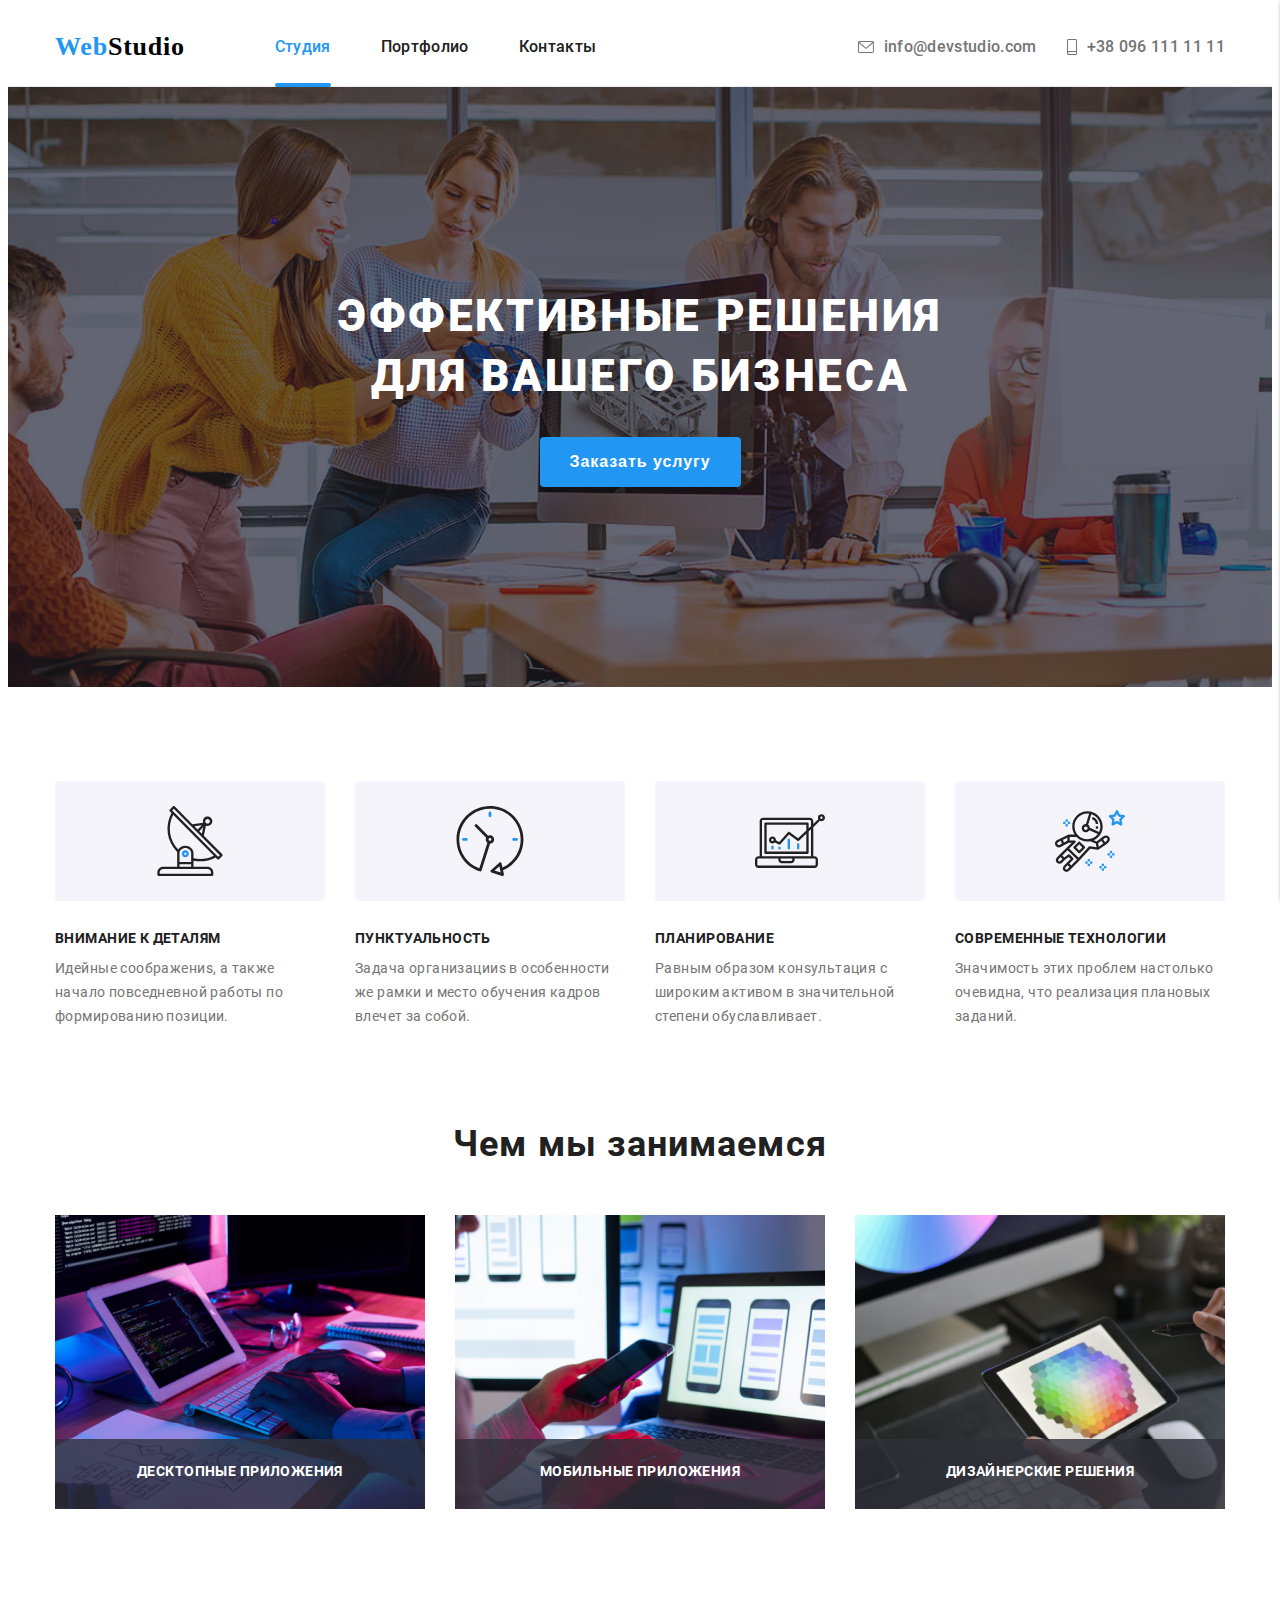
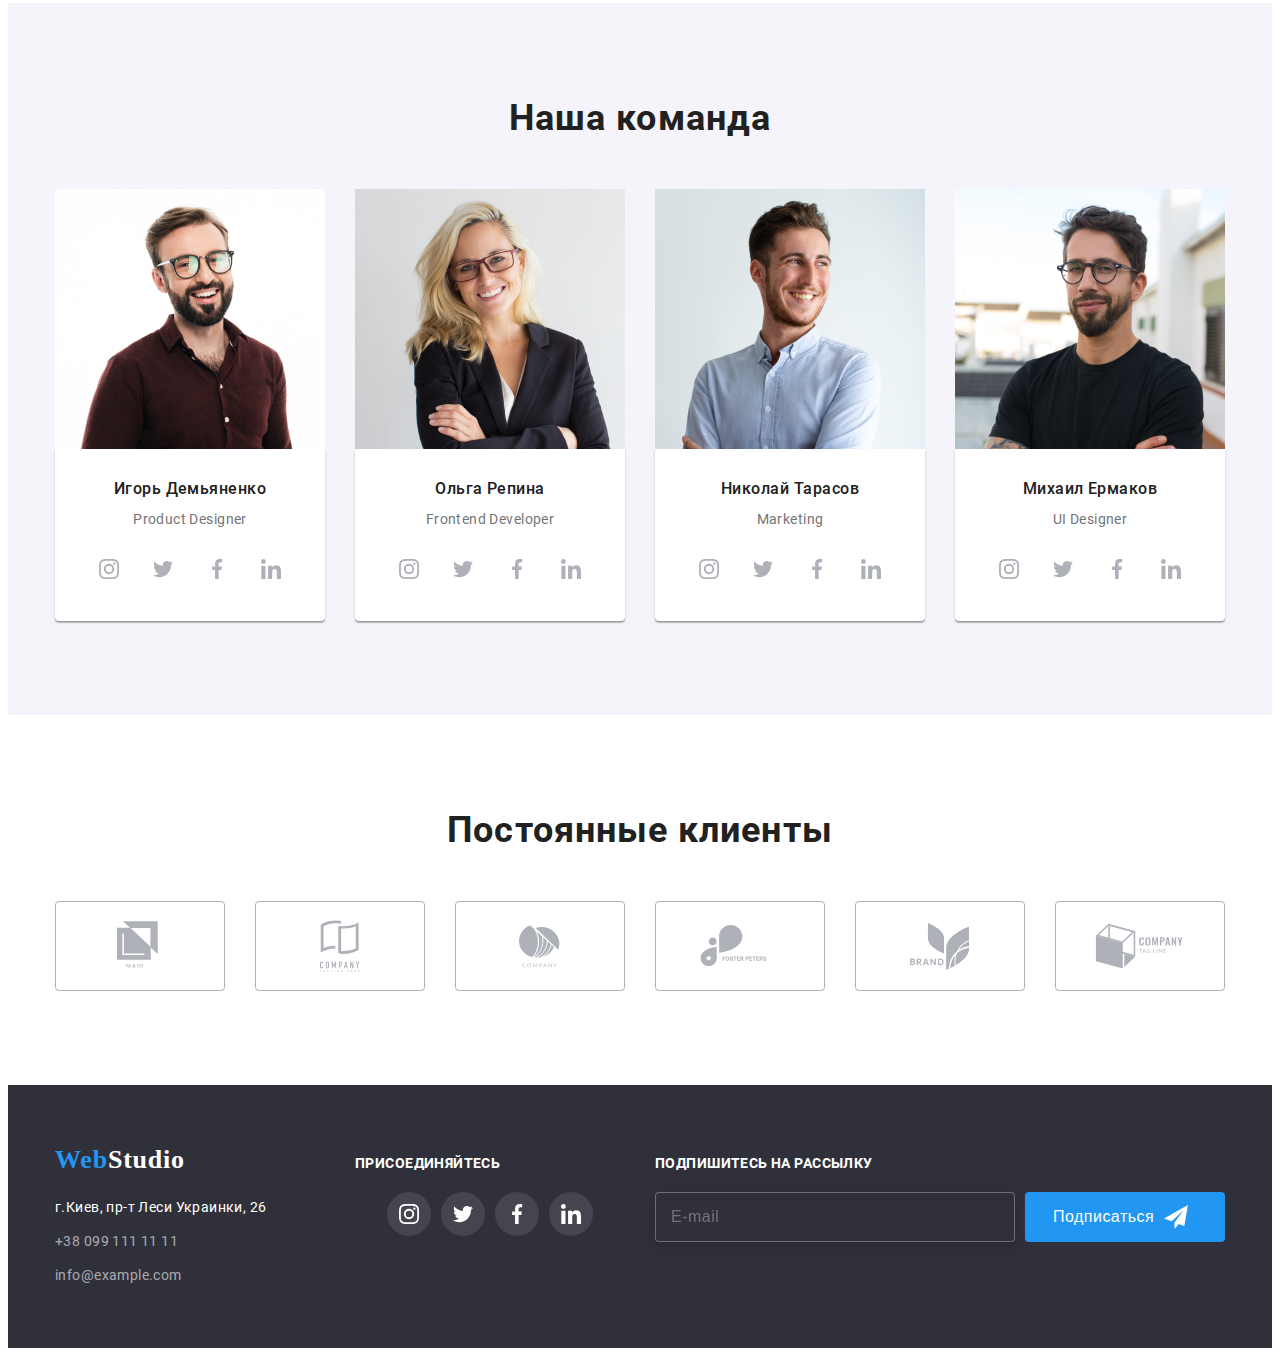
==== index.html @ 7e07cc03 "upd hw" ====
<!DOCTYPE html>
<html lang="ru">

<head>
  <meta charset="UTF-8" />
  <meta http-equiv="X-UA-Compatible" content="IE=edge" />
  <meta name="viewport" content="width=device-width, initial-scale=1.0" />
  <title>First hw</title>
  <link rel="preconnect" href="https://fonts.gstatic.com">
  <link href="https://fonts.googleapis.com/css2?family=Raleway:wght@700&family=Roboto:wght@400;500;700;900&display=swap"
    rel="stylesheet">
  <link rel="stylesheet" href="./css/styles.min.css">
</head>

<body>

  <header class="header">
    <div class="container header__container">
      <nav class="navigation">
        <a class="link navigation__text" lang="en" href=""><span class="navigation__text--color">Web</span>Studio</a>
        <ul class="list menu">
          <li class="menu__item"><a class="link menu__link current" href="./index.html">Студия</a></li>
          <li class="menu__item"><a class="link menu__link" href="./portfolio.html">Портфолио</a></li>
          <li class="menu__item"><a class="link menu__link" href="">Контакты</a></li>
        </ul>
      </nav>
      <ul class="list navigation-contact">
        <li class="navigation-contact__item"><a class="link navigation-contact__link" href="mailto:info@devstudio.com">
            <svg class="icon navigation-contact__icon" width="16" height="12">
              <use href="./images/sprite.svg#icon-envelope"></use>
            </svg>
            info@devstudio.com</a>
        </li>
        <li class="navigation-contact__item"><a class="link navigation-contact__link" href="tel:+380961111111">
            <svg class="icon navigation-contact__icon" width="10" height="16">
              <use href="./images/sprite.svg#icon-smartphone"></use>
            </svg>
            +38 096 111 11 11</a>
        </li>
      </ul>
      <button class="mobile-btn" data-menu-button>
        <svg class="mobile-icon" width="24" height="16">
          <use class="menu-open-icon" href="./images/sprite.svg#icon-mobile-menu-btn"></use>
          <use class="menu-close-icon" href="./images/sprite.svg#icon-mobile-close"></use>
        </svg>
      </button>
    </div>
  </header>

  <!-- <div class="mobile-overlay is-hidden"> -->
    <div class="mobile-menu" data-menu>
      <ul class="list mobile-menu-nav">
        <li class="mobile-menu-nav__item"><a class="link mobile-menu-nav__link current mobile-current"
            href="./index.html">Студия</a></li>
        <li class="mobile-menu-nav__item"><a class="link mobile-menu-nav__link" href="./portfolio.html">Портфолио</a>
        </li>
        <li class="mobile-menu-nav__item"><a class="link mobile-menu-nav__link" href="">Контакты</a></li>
      </ul>
      <ul class="list mobile-navigation-contact">
        <li class="mobile-navigation-contact__item">
          <a class="link mobile-navigation-contact__link" href="tel:+380961111111">
            +38 096 111 11 11</a>
        </li>
        <li class="mobile-navigation-contact__item">
          <a class="link mobile-navigation-contact__link" href="mailto:info@devstudio.com">
            info@devstudio.com</a>
        </li>
      </ul>
      <ul class="list mobile-socials">
        <li class="mobile-socials__item">
          <a aria-label="Instagram" href="" class="mobile-socials__link" target="_blank" rel="noopener norefferrer">
            Instagram
          </a>
        </li>
        <li class="mobile-socials__item">
          <a aria-label="Twitter" href="" class="mobile-socials__link" target="_blank" rel="noopener norefferrer">
            Twitter
          </a>
        </li>
        <li class="mobile-socials__item">
          <a aria-label="Facebook" href="" class="mobile-socials__link" target="_blank" rel="noopener norefferrer">
            Facebook
          </a>
        </li>
        <li class="mobile-socials__item">
          <a aria-label="LinkedIn" href="" class="mobile-socials__link" target="_blank" rel="noopener norefferrer">
            LinkedIn
          </a>
        </li>
      </ul>
    </div>
  <!-- </div> -->

  <main>
    <section class="hero">
      <div class="container hero__container">
        <h1 class="hero__text">Эффективные решения для вашего бизнеса</h1>
        <button class="hero__button" type="button" data-modal-open>Заказать услугу</button>
      </div>
    </section>

    <section class="our-advantages">
      <div class="container">
        <ul class="list grid advantages">
          <li class="advantages__item">
            <h3 class="title-heading advantages__title-heading">Внимание к деталям</h3>
            <p class="advantages__text">Идейные соображениs, а также начало повседневной работы по
              формированию позиции.</p>
          </li>
          <li class="advantages__item">
            <h3 class="title-heading advantages__title-heading">Пунктуальность</h3>
            <p class="advantages__text">Задача организацииs в особенности же рамки и место обучения кадров
              влечет за собой.</p>
          </li>
          <li class="advantages__item">
            <h3 class="title-heading advantages__title-heading">Планирование</h3>
            <p class="advantages__text">Равным образом конsультация с широким активом в значительной
              степени обуславливает.</p>
          </li>
          <li class="advantages__item">
            <h3 class="title-heading advantages__title-heading">Современные технологии</h3>
            <p class="advantages__text">Значимость этих проблем настолько очевидна, что реализация
              плановых заданий.</p>
          </li>
        </ul>
      </div>
    </section>

    <section class="section-work">
      <div class="container">
        <h2 class="title-heading">Чем мы занимаемся</h2>
        <ul class="list grid work">
          <li class="work__item">
            <div class="work__block">
              <picture>
                <source srcset="./images/our_work/work-2x-img_1.jpg 2x">
                <img width="370" height="294" src="./images/our_work/work-1x-img_1.jpg" alt="example what we do 1" />
              </picture>
              <p class="work__text">Десктопные приложения</p>
            </div>
          </li>
          <li class="work__item">
            <div class="work__block">
              <picture>
                <source srcset="./images/our_work/work-2x-img_2.jpg 2x">
                <img width="370" height="294" src="./images/our_work/work-1x-img_2.jpg" alt="example what we do 2" />
              </picture>
              <p class="work__text">Мобильные приложения</p>
            </div>
          </li>
          <li class="work__item">
            <div class="work__block">
              <picture>
                <source srcset="./images/our_work/work-2x-img_3.jpg 2x">
                <img width="370" height="294" src="./images/our_work/work-1x-img_3.jpg" alt="example what we do 3" />
              </picture>
              <p class="work__text">Дизайнерские решения</p>
            </div>
          </li>
        </ul>
      </div>
    </section>

    <section class="section-team">
      <div class="container">
        <h2 class="title-heading">Наша команда</h2>
        <ul class="list grid team">
          <li class="team__item ">
            <picture>
              <source
                srcset="./images/our_team/desktop/team-1x-desktop-1.jpg 1x, ./images/our_team/desktop/team-2x-desktop-1.jpg 2x"
                media="(min-width: 1200px)">
              <source
                srcset="./images/our_team/tablet/team-1x-tablet-1.jpg 1x, ./images/our_team/tablet/team-2x-tablet-1.jpg 2x"
                media="(min-width: 768px)">
              <source
                srcset="./images/our_team/mobile/team-1x-mobile-1.jpg 1x, ./images/our_team/mobile/team-2x-mobile-1.jpg 2x"
                media="(max-width: 767px)">
              <img width="450" src="./images/our_team/img_1.jpg" alt="Игорь Демьяненко Product Designer" />
            </picture>
            <div class="team__name">
              <h3 class="team__member-name">Игорь Демьяненко</h3>
              <p class="team__member-function" lang="en">Product Designer</p>
              <ul class="list socials-list">
                <li class="socials-list__item">
                  <a aria-label="Instagram" href="" class="socials-list__link" target="_blank"
                    rel="noopener norefferrer">
                    <svg class="icon" width="20" height="20">
                      <use href="./images/sprite.svg#icon-instagram"></use>
                    </svg>
                  </a>
                </li>
                <li class="socials-list__item">
                  <a aria-label="Twitter" href="" class="socials-list__link" target="_blank" rel="noopener norefferrer">
                    <svg class="icon" width="20" height="20">
                      <use href="./images/sprite.svg#icon-twitter"></use>
                    </svg>
                  </a>
                </li>
                <li class="socials-list__item">
                  <a aria-label="Facebook" href="" class="socials-list__link" target="_blank"
                    rel="noopener norefferrer">
                    <svg class="icon" width="20" height="20">
                      <use href="./images/sprite.svg#icon-facebook"></use>
                    </svg>
                  </a>
                </li>
                <li class="socials-list__item">
                  <a aria-label="LinkedIn" href="" class="socials-list__link" target="_blank"
                    rel="noopener norefferrer">
                    <svg class="icon" width="20" height="20">
                      <use href="./images/sprite.svg#icon-linkedin"></use>
                    </svg>
                  </a>
                </li>
              </ul>
            </div>
          </li>
          <li class="team__item ">
            <picture>
              <source
                srcset="./images/our_team/desktop/team-1x-desktop-2.jpg 1x, ./images/our_team/desktop/team-2x-desktop-2.jpg 2x"
                media="(min-width: 1200px)">
              <source
                srcset="./images/our_team/tablet/team-1x-tablet-2.jpg 1x, ./images/our_team/tablet/team-2x-tablet-2.jpg 2x"
                media="(min-width: 768px)">
              <source
                srcset="./images/our_team/mobile/team-1x-mobile-2.jpg 1x, ./images/our_team/mobile/team-2x-mobile-2.jpg 2x"
                media="(max-width: 767px)">
              <img width="450" src="./images/our_team/img_2.jpg" alt="Ольга Репина Frontend Developer" />
            </picture>
            <div class="team__name">
              <h3 class="team__member-name">Ольга Репина</h3>
              <p class="team__member-function" lang="en">Frontend Developer</p>
              <ul class="list socials-list">
                <li class="socials-list__item">
                  <a aria-label="Instagram" href="" class="socials-list__link" target="_blank"
                    rel="noopener norefferrer">
                    <svg class="icon" width="20" height="20">
                      <use href="./images/sprite.svg#icon-instagram"></use>
                    </svg>
                  </a>
                </li>
                <li class="socials-list__item">
                  <a aria-label="Twitter" href="" class="socials-list__link" target="_blank" rel="noopener norefferrer">
                    <svg class="icon" width="20" height="20">
                      <use href="./images/sprite.svg#icon-twitter"></use>
                    </svg>
                  </a>
                </li>
                <li class="socials-list__item">
                  <a aria-label="Facebook" href="" class="socials-list__link" target="_blank"
                    rel="noopener norefferrer">
                    <svg class="icon" width="20" height="20">
                      <use href="./images/sprite.svg#icon-facebook"></use>
                    </svg>
                  </a>
                </li>
                <li class="socials-list__item">
                  <a aria-label="LinkedIn" href="" class="socials-list__link" target="_blank"
                    rel="noopener norefferrer">
                    <svg class="icon" width="20" height="20">
                      <use href="./images/sprite.svg#icon-linkedin"></use>
                    </svg>
                  </a>
                </li>
              </ul>
            </div>
          </li>
          <li class="team__item ">
            <picture>
              <source
                srcset="./images/our_team/desktop/team-1x-desktop-3.jpg 1x, ./images/our_team/desktop/team-2x-desktop-3.jpg 2x"
                media="(min-width: 1200px)">
              <source
                srcset="./images/our_team/tablet/team-1x-tablet-3.jpg 1x, ./images/our_team/tablet/team-2x-tablet-3.jpg 2x"
                media="(min-width: 768px)">
              <source
                srcset="./images/our_team/mobile/team-1x-mobile-3.jpg 1x, ./images/our_team/mobile/team-2x-mobile-3.jpg 2x"
                media="(max-width: 767px)">
              <img width="450" src="./images/our_team/img_3.jpg" alt="Николай Тарасов Marketing" />
            </picture>
            <div class="team__name">
              <h3 class="team__member-name">Николай Тарасов</h3>
              <p class="team__member-function" lang="en">Marketing</p>
              <ul class="list socials-list">
                <li class="socials-list__item">
                  <a aria-label="Instagram" href="" class="socials-list__link" target="_blank"
                    rel="noopener norefferrer">
                    <svg class="icon" width="20" height="20">
                      <use href="./images/sprite.svg#icon-instagram"></use>
                    </svg>
                  </a>
                </li>
                <li class="socials-list__item">
                  <a aria-label="Twitter" href="" class="socials-list__link" target="_blank" rel="noopener norefferrer">
                    <svg class="icon" width="20" height="20">
                      <use href="./images/sprite.svg#icon-twitter"></use>
                    </svg>
                  </a>
                </li>
                <li class="socials-list__item">
                  <a aria-label="Facebook" href="" class="socials-list__link" target="_blank"
                    rel="noopener norefferrer">
                    <svg class="icon" width="20" height="20">
                      <use href="./images/sprite.svg#icon-facebook"></use>
                    </svg>
                  </a>
                </li>
                <li class="socials-list__item">
                  <a aria-label="LinkedIn" href="" class="socials-list__link" target="_blank"
                    rel="noopener norefferrer">
                    <svg class="icon" width="20" height="20">
                      <use href="./images/sprite.svg#icon-linkedin"></use>
                    </svg>
                  </a>
                </li>
              </ul>
            </div>
          </li>
          <li class="team__item ">
            <picture>
              <source
                srcset="./images/our_team/desktop/team-1x-desktop-4.jpg 1x, ./images/our_team/desktop/team-2x-desktop-4.jpg 2x"
                media="(min-width: 1200px)">
              <source
                srcset="./images/our_team/tablet/team-1x-tablet-4.jpg 1x, ./images/our_team/tablet/team-2x-tablet-4.jpg 2x"
                media="(min-width: 768px)">
              <source
                srcset="./images/our_team/mobile/team-1x-mobile-4.jpg 1x, ./images/our_team/mobile/team-2x-mobile-4.jpg 2x"
                media="(max-width: 767px)">
              <img width="450" src="./images/our_team/img_4.jpg" alt="Михаил Ермаков UI Designer" />
            </picture>
            <div class="team__name">
              <h3 class="team__member-name">Михаил Ермаков</h3>
              <p class="team__member-function" lang="en">UI Designer</p>
              <ul class="list socials-list">
                <li class="socials-list__item">
                  <a aria-label="Instagram" href="" class="socials-list__link" target="_blank"
                    rel="noopener norefferrer">
                    <svg class="icon" width="20" height="20">
                      <use href="./images/sprite.svg#icon-instagram"></use>
                    </svg>
                  </a>
                </li>
                <li class="socials-list__item">
                  <a aria-label="Twitter" href="" class="socials-list__link" target="_blank" rel="noopener norefferrer">
                    <svg class="icon" width="20" height="20">
                      <use href="./images/sprite.svg#icon-twitter"></use>
                    </svg>
                  </a>
                </li>
                <li class="socials-list__item">
                  <a aria-label="Facebook" href="" class="socials-list__link" target="_blank"
                    rel="noopener norefferrer">
                    <svg class="icon" width="20" height="20">
                      <use href="./images/sprite.svg#icon-facebook"></use>
                    </svg>
                  </a>
                </li>
                <li class="socials-list__item">
                  <a aria-label="LinkedIn" href="" class="socials-list__link" target="_blank"
                    rel="noopener norefferrer">
                    <svg class="icon" width="20" height="20">
                      <use href="./images/sprite.svg#icon-linkedin"></use>
                    </svg>
                  </a>
                </li>
              </ul>
            </div>
          </li>
        </ul>
      </div>
    </section>

    <section class="section-customers">
      <div class="container">
        <h2 class="title-heading">Постоянные клиенты</h2>
        <ul class="list grid customers-list">
          <li class="customers-list__item">
            <a href="" class="customers-list__link">
              <svg class="icon" width=45 height=50>
                <use href="./images/sprite.svg#icon-logo-1"></use>
              </svg>
            </a>
          </li>
          <li class="customers-list__item">
            <a href="" class="customers-list__link">
              <svg class="icon" width=40 height=52>
                <use href="./images/sprite.svg#icon-logo-2"></use>
              </svg>
            </a>
          </li>
          <li class="customers-list__item">
            <a href="" class="customers-list__link">
              <svg class="icon" width=41 height=43>
                <use href="./images/sprite.svg#icon-logo-3"></use>
              </svg>
            </a>
          </li>
          <li class="customers-list__item">
            <a href="" class="customers-list__link">
              <svg class="icon" width=80 height=42>
                <use href="./images/sprite.svg#icon-logo-4"></use>
              </svg>
            </a>
          </li>
          <li class="customers-list__item">
            <a href="" class="customers-list__link">
              <svg class="icon" width=59 height=47>
                <use href="./images/sprite.svg#icon-logo-5"></use>
              </svg>
            </a>
          </li>
          <li class="customers-list__item">
            <a href="" class="customers-list__link">
              <svg class="icon" width=89 height=45>
                <use href="./images/sprite.svg#icon-logo-6"></use>
              </svg>
            </a>
          </li>
        </ul>
      </div>
    </section>
  </main>

  <footer class="footer footer--text-color">
    <div class="container footer__container">
      <div class="footer-contacts footer-grid">
        <a class="link footer-contacts__site-name" lang="en" href=""><span
            class="navigation__text--color">Web</span>Studio</a>
        <address class="flex-address">
          <ul class="list address-list">
            <li class="address-list__item">
              <a class="link address-list__link--color" href="https://goo.gl/maps/DzhFfoEovejw2ryV9" target="_blank"
                rel="noopener noreferrer">г.Киев, пр-т Леси Украинки, 26</a>
            </li>
            <li class="address-list__item"><a class="link address-list__link" href="tel:+380991111111">+38 099 111 11
                11</a></li>
            <li class="address-list__item"><a class="link address-list__link"
                href="mailto:info@example.com">info@example.com</a></li>
          </ul>
        </address>
      </div>
      <div class="footer-socials footer-grid">
        <h2 class="footer__join-section">Присоединяйтесь</h2>
        <ul class="list socials-list">
          <li class="socials-list__item footer-social-icons">
            <a aria-label="Instagram" href="" class="socials-list__link" target="_blank" rel="noopener norefferrer">
              <svg class="icon footer__social-icons" width="20" height="20">
                <use href="./images/sprite.svg#icon-instagram"></use>
              </svg>
            </a>
          </li>
          <li class="socials-list__item footer-social-icons">
            <a aria-label="Twitter" href="" class="socials-list__link" target="_blank" rel="noopener norefferrer">
              <svg class="icon footer__social-icons" width="20" height="20">
                <use href="./images/sprite.svg#icon-twitter"></use>
              </svg>
            </a>
          </li>
          <li class="socials-list__item footer-social-icons">
            <a aria-label="Facebook" href="" class="socials-list__link" target="_blank" rel="noopener norefferrer">
              <svg class="icon footer__social-icons" width="20" height="20">
                <use href="./images/sprite.svg#icon-facebook"></use>
              </svg>
            </a>
          </li>
          <li class="socials-list__item footer-social-icons">
            <a aria-label="LinkedIn" href="" class="socials-list__link" target="_blank" rel="noopener norefferrer">
              <svg class="icon footer__social-icons" width="20" height="20">
                <use href="./images/sprite.svg#icon-linkedin"></use>
              </svg>
            </a>
          </li>
        </ul>
      </div>

      <div class="sign-in footer-grid">
        <h2 class="footer__join-section">Подпишитесь на рассылку</h2>
        <form name="subscribe-form" class="footer__form">
          <input type="text" name="email" class="footer__mail" id="user-email" placeholder="E-mail">
          <button class="button footer__sign-btn" type="button">Подписаться
            <svg class="icon footer__sign-btn-icon" width="24" height="24">
              <use href="./images/sprite.svg#icon-footer-telegram"></use>
            </svg>
          </button>
        </form>
      </div>
    </div>
  </footer>

  <!-- Modal Window -->
  <div class="backdrop is-hidden" data-modal>
    <div class="modal">
      <button class="button modal__btn-close" type="button" data-modal-close>
        <svg class="icon" width="11" height="11">
          <use href="./images/sprite.svg#icon-modal-close"></use>
        </svg>
      </button>
      <form name="modal-window" class="form">
        <h3 class="modal__header-text">Оставьте свои данные, мы вам перезвоним</h3>
        <div class="list">
          <div class="form__field">
            <label for="user-name" class="form__label">Имя</label>
            <input type="text" class="form__input" name="modal-user-name" id="user-name">
            <svg class="icon form__icon" width="12" height="12">
              <use href="./images/sprite.svg#icon-modal-name"></use>
            </svg>
          </div>
          <div class="form__field">
            <label for="user-phone" class="form__label">Телефон</label>
            <input type="tel" class="form__input" name="modal-user-phone" id="user-phone">
            <svg class="icon form__icon" width="13" height="13">
              <use href="./images/sprite.svg#icon-modal-phone"></use>
            </svg>
          </div>
          <div class="form__field">
            <label for="user-mail" class="form__label">Почта</label>
            <input type="email" class="form__input" name="modal-user-mail" id="user-mail">
            <svg class="icon form__icon" width="15" height="12">
              <use href="./images/sprite.svg#icon-modal-mail"></use>
            </svg>
          </div>
          <div class="form__field">
            <label for="commentary-input" class="form__label modal-comment">Комментарии</label>
            <textarea name="modal-commentary" id="commentary-input" rows="6" placeholder="Введите текст"></textarea>
          </div>
        </div>
        <label for="modal-checkbox" class="form__agreement">
          <input type="checkbox" name="modal-checkbox" id="modal-checkbox" class="form__checkbox visually-hidden">
          <svg class="icon form__checkbox-icon" width="16" height="15">
          </svg>
          <span class="form__agreement-text">Соглашаюсь с рассылкой и принимаю</span>
          <a href="" class="form__modal-link">Условия договора</a>
        </label>
        <button type="submit" class="form__button">Отправить</button>

      </form>
    </div>
  </div>


  <!-- Java Scripts -->
  <script src="./js/modal.js"></script>
  <script src="./js/menu.js"></script>

  <script>(() => {
      document.querySelector('.js-speaker-form').addEventListener('submit', e => {
        e.preventDefault();

        new FormData(e.currentTarget).forEach((value, name) =>
          console.log(`${name}: ${value}`),
        );
      });
    })();</script>
</body>

</html>
---- css/styles.min.css ----
:root{--main-text-color: hsl(0, 0%, 46%);--title-color: rgb(33, 33, 33);--footer-bg-color: rgb(47, 48, 58);--accent-color: rgb(33, 150, 243);--pure-white-color: rgb(255, 255, 255);--team-bg-color: rgb(245, 244, 250);--footer-text-color: rgba(255, 255, 255, 0.6);--img-shadow-color: rgb(0, 0, 0);--portfolio-img-border-color: rgb(238, 238, 238);--social-icons-color: rgb(175, 177, 184);--modal-bg-color: rgba(0, 0, 0, 0.2);--modal-btn-color: rgb(24, 140, 232);--header-text-color: rgb(236, 236, 236);--grid-item: 3;--transition-function: cubic-bezier(0.4, 0, 0.2, 1);--transition-time: 250ms}@font-face{font-family:"Raleway";font-style:normal;font-weight:700;src:url("../fonts/raleway-v19-latin_cyrillic-700.eot");src:local(""),url("../fonts/raleway-v19-latin_cyrillic-700.eot?#iefix") format("embedded-opentype"),url("../fonts/raleway-v19-latin_cyrillic-700.woff2") format("woff2"),url("../fonts/raleway-v19-latin_cyrillic-700.woff") format("woff"),url("../fonts/raleway-v19-latin_cyrillic-700.ttf") format("truetype"),url("../fonts/raleway-v19-latin_cyrillic-700.svg#Raleway") format("svg")}@font-face{font-family:"Roboto";font-style:normal;font-weight:400;src:url("../fonts/roboto-v27-latin_cyrillic-regular.eot");src:local(""),url("../fonts/roboto-v27-latin_cyrillic-regular.eot?#iefix") format("embedded-opentype"),url("../fonts/roboto-v27-latin_cyrillic-regular.woff2") format("woff2"),url("../fonts/roboto-v27-latin_cyrillic-regular.woff") format("woff"),url("../fonts/roboto-v27-latin_cyrillic-regular.ttf") format("truetype"),url("../fonts/roboto-v27-latin_cyrillic-regular.svg#Roboto") format("svg")}@font-face{font-family:"Roboto";font-style:normal;font-weight:500;src:url("../fonts/roboto-v27-latin_cyrillic-500.eot");src:local(""),url("../fonts/roboto-v27-latin_cyrillic-500.eot?#iefix") format("embedded-opentype"),url("../fonts/roboto-v27-latin_cyrillic-500.woff2") format("woff2"),url("../fonts/roboto-v27-latin_cyrillic-500.woff") format("woff"),url("../fonts/roboto-v27-latin_cyrillic-500.ttf") format("truetype"),url("../fonts/roboto-v27-latin_cyrillic-500.svg#Roboto") format("svg")}@font-face{font-family:"Roboto";font-style:normal;font-weight:700;src:url("../fonts/roboto-v27-latin_cyrillic-700.eot");src:local(""),url("../fonts/roboto-v27-latin_cyrillic-700.eot?#iefix") format("embedded-opentype"),url("../fonts/roboto-v27-latin_cyrillic-700.woff2") format("woff2"),url("../fonts/roboto-v27-latin_cyrillic-700.woff") format("woff"),url("../fonts/roboto-v27-latin_cyrillic-700.ttf") format("truetype"),url("../fonts/roboto-v27-latin_cyrillic-700.svg#Roboto") format("svg")}@font-face{font-family:"Roboto";font-style:normal;font-weight:900;src:url("../fonts/roboto-v27-latin_cyrillic-900.eot");src:local(""),url("../fonts/roboto-v27-latin_cyrillic-900.eot?#iefix") format("embedded-opentype"),url("../fonts/roboto-v27-latin_cyrillic-900.woff2") format("woff2"),url("../fonts/roboto-v27-latin_cyrillic-900.woff") format("woff"),url("../fonts/roboto-v27-latin_cyrillic-900.ttf") format("truetype"),url("../fonts/roboto-v27-latin_cyrillic-900.svg#Roboto") format("svg")}html{box-sizing:border-box}*,*::before,*::after{box-sizing:inherit}h1,h2,h3,h4,h5,h6,p{margin-top:0}ul{padding:0}img{display:block;max-width:100%;height:auto}body{font-family:"Roboto", sans-serif;font-size:14px;font-weight:400;line-height:1.71;letter-spacing:0.03em;color:var(--main-text-color)}.visually-hidden{position:absolute !important;clip:rect(1px 1px 1px 1px);clip:rect(1px, 1px, 1px, 1px);padding:0 !important;border:0 !important;height:1px !important;width:1px !important;overflow:hidden}address{font-style:normal}.link{text-decoration:none;color:inherit;transition:color var(--transition-time) var(--transition-function),fill var(--transition-time) var(--transition-function),box-shadow var(--transition-time) var(--transition-function)}.link:hover,.link:focus{color:var(--accent-color)}.list{list-style:none;margin:0}.current{color:var(--accent-color)}.current::after{content:"";position:absolute;width:100%;border-bottom:4px solid var(--accent-color);border-radius:2px;bottom:-1px}.container{width:1200px;padding-right:15px;padding-left:15px;margin-right:auto;margin-left:auto}@media screen and (min-width: 480px){.container{max-width:480px}}@media screen and (min-width: 768px){.container{max-width:768px}}@media screen and (min-width: 1200px){.container{max-width:1200px}}.button{font-weight:500;font-size:16px;line-height:1.62;text-align:center;letter-spacing:0.03em;color:var(--title-color);background:var(--team-bg-color);border-radius:4px;border-width:0;cursor:pointer;padding:5px 20px;transition:color var(--transition-time) var(--transition-function),background-color var(--transition-time) var(--transition-function),box-shadow var(--transition-time) var(--transition-function)}.button:hover,.button:focus{color:var(--pure-white-color);background-color:var(--accent-color)}.socials-list{display:inline-flex;justify-content:center}.socials-list__item:not(:last-child){margin-right:10px}.footer-socials{display:flex;flex-direction:column;justify-content:center}.footer-socials .socials-list__link{background-color:rgba(255,255,255,0.1)}@media screen and (min-width: 480px) and (max-width: 1200px){.footer-socials{text-align:center}}.socials-list__link{display:flex;justify-content:center;align-items:center;width:44px;height:44px;border-radius:50%;fill:var(--social-icons-color);transition:color var(--transition-time) var(--transition-function),fill var(--transition-time) var(--transition-function),background-color var(--transition-time) var(--transition-function)}.socials-list__link:hover,.socials-list__link:focus{fill:var(--pure-white-color);background-color:var(--accent-color)}.title-heading{font-weight:700;font-size:36px;line-height:1.17;text-align:center;letter-spacing:0.03em;color:var(--title-color);margin-bottom:50px}@media screen and (min-width: 480px) and (max-width: 1200px){.title-heading{margin-bottom:30px}}.backdrop{position:fixed;width:100%;height:100%;top:0;left:0;background-color:var(--modal-bg-color);opacity:1;transition:opacity 300ms var(--transition-function),background-color 300ms var(--transition-function)}.backdrop.is-hidden{opacity:0;visibility:hidden;pointer-events:none}.backdrop.is-hidden .modal{background-color:var(--pure-white-color)}.modal{position:absolute;top:50%;left:50%;width:100%;max-width:530px;max-height:580px;background-color:var(--pure-white-color);box-shadow:0px 1px 3px rgba(0,0,0,0.12),0px 1px 1px rgba(0,0,0,0.14),0px 2px 1px rgba(0,0,0,0.2);border-radius:4px;visibility:visible;padding:40px;transform:translate(-50%, -50%) scale(1);transition:transform 300ms var(--transition-function),opacity 300ms var(--transition-function),background-color 300ms var(--transition-function)}.is-hidden .modal{transform:translateX(-100%) scale(0.3)}.modal__btn-close{position:absolute;top:10px;right:10px;width:30px;height:30px;background-color:var(--pure-white-color);border:1px solid rgba(0,0,0,0.1);border-radius:50%;box-sizing:border-box;padding:0;transition:fill var(--transition-time) var(--transition-function)}.modal__btn-close:hover{fill:var(--accent-color);background-color:var(--pure-white-color)}.modal__header-text{font-weight:700;font-size:20px;line-height:1.15;text-align:center;letter-spacing:0.03em;color:var(--title-color);margin-bottom:12px}.form__field{position:relative;margin-bottom:10px}.form__field:last-of-type{margin-bottom:0}.form__label{font-weight:400;font-size:12px;line-height:1.17;letter-spacing:0.01em}.form__input{width:100%;height:40px;padding-left:40px;border:1px solid rgba(33,33,33,0.2);box-sizing:border-box;border-radius:4px;cursor:pointer;transition:border-color var(--transition-time) var(--transition-function)}.form__input:focus-within+.icon{fill:var(--accent-color)}.form__input:focus{border-color:var(--accent-color);outline:none}.form__input:focus .form__icon{fill:var(--accent-color)}.form__icon{position:absolute;left:12px;top:68%;transform:translateY(-50%);display:block;margin-right:15px;transition:fill var(--transition-time) var(--transition-function)}textarea{width:100%;resize:none;border:1px solid rgba(33,33,33,0.2);box-sizing:border-box;border-radius:4px;padding:12px 16px;cursor:pointer;transition:border-color var(--transition-time) var(--transition-function)}textarea::placeholder{font-family:Roboto;font-style:normal;font-weight:400;font-size:14px;line-height:1.14;letter-spacing:0.01em;color:rgba(117,117,117,0.5)}textarea:focus{outline:none;border-color:var(--accent-color)}.form__agreement{display:flex;justify-content:center;align-items:center;margin:20px auto 0}.form__agreement-text{margin-left:7px;font-weight:400;font-size:14px;line-height:1.71;letter-spacing:0.03em;color:var(--main-text-color)}.form__modal-link{margin-left:5px}.form__button{display:block;margin:30px auto 0;font-weight:700;font-size:16px;line-height:1.87;text-align:center;letter-spacing:0.06em;color:var(--pure-white-color);background-color:var(--accent-color);box-shadow:0px 4px 4px rgba(0,0,0,0.15);border-radius:4px;border:none;max-width:200px;padding:10px 55px;height:50px;transition:background-color var(--transition-time) var(--transition-function)}.form__button:hover,.form__button:focus{background-color:var(--modal-btn-color);outline:none;cursor:pointer}.modal-comment{margin-bottom:5px}.form__checkbox:not(:checked)+.form__checkbox-icon{background-image:url("data:image/svg+xml;charset=UTF-8,%3csvg width='16' height='15' viewBox='0 0 16 15' fill='none' xmlns='http://www.w3.org/2000/svg'%3e%3cpath d='M14.2222 1.66667V13.3333H1.77778V1.66667H14.2222ZM14.2222 0H1.77778C0.8 0 0 0.75 0 1.66667V13.3333C0 14.25 0.8 15 1.77778 15H14.2222C15.2 15 16 14.25 16 13.3333V1.66667C16 0.75 15.2 0 14.2222 0Z' fill='%23212121'/%3e%3c/svg%3e")}.form__checkbox:checked+.form__checkbox-icon{background-image:url("data:image/svg+xml;charset=UTF-8,%3csvg width='16' height='15' viewBox='0 0 16 15' fill='none' xmlns='http://www.w3.org/2000/svg'%3e%3cpath d='M3.95703 7.75166L3.88825 7.68604L3.81923 7.75141L2.93123 8.59258L2.85486 8.66492L2.93097 8.73753L6.42671 12.0724L6.49574 12.1382L6.56476 12.0724L14.069 4.91352L14.1449 4.84116L14.069 4.76881L13.1873 3.92764L13.1183 3.86183L13.0493 3.92761L6.49577 10.1735L3.95703 7.75166Z' fill='white' stroke='white' stroke-width='0.2'/%3e%3c/svg%3e ");border-radius:25%;background-origin:border-box;background-color:var(--accent-color);border-color:var(--accent-color)}.mobile-btn{position:absolute;right:23px;background-color:transparent;border:none;width:40px;height:40px;z-index:33}@media screen and (min-width: 767px){.mobile-btn{display:none}}.mobile-btn:hover,.mobile-btn:focus{fill:var(--accent-color)}.mobile-current::after{content:"";border:none}.menu-close-icon{display:none}.is-open .menu-close-icon{display:block;position:fixed;z-index:100}.is-open .menu-open-icon{display:none}.mobile-menu{position:fixed;top:0;right:-100%;display:flex;flex-direction:column;width:100%;height:100vh;background:var(--pure-white-color);box-shadow:0px 4px 8px rgba(0,0,0,0.04),0px 2px 4px rgba(0,0,0,0.08),0px 1px 3px rgba(0,0,0,0.16);font-weight:500;font-size:40px;line-height:47px;text-align:left;letter-spacing:0.02em;padding:48px 40px;color:var(--title-color);transition:right var(--transition-time) var(--transition-function)}@media screen and (max-width: 767.98px){.mobile-menu.is-open{right:0;z-index:10}}.mobile-menu-nav{display:flex;flex-direction:column;margin-bottom:auto}.mobile-menu-nav__item:not(:last-child){margin-bottom:32px}.mobile-navigation-contact{display:flex;flex-direction:column}.mobile-navigation-contact__item:first-child{font-weight:500;font-size:34px;line-height:40px;letter-spacing:0.02em;color:var(--accent-color);margin-bottom:32px}.mobile-navigation-contact__item:last-child{font-weight:500;font-size:24px;line-height:28px;letter-spacing:0.02em}.mobile-socials{display:inline-flex;width:100%;margin-top:60px}.mobile-socials__item{font-weight:500;font-size:18px;line-height:22px;letter-spacing:0.02em;color:var(--accent-color)}.mobile-socials__item:not(:last-child){border-right:1px solid rgba(33,33,33,0.2)}.mobile-socials__link{padding:10px}.mobile-overlay.is-hidden{opacity:0;visibility:hidden;pointer-events:none}.mobile-overlay.is-hidden{opacity:0;visibility:hidden;pointer-events:none}.socials__link{padding:10px}.grid{display:flex;flex-wrap:wrap;margin-left:-30px;margin-top:-30px;text-align:center}.footer-grid{--grid-item: 4;flex-basis:calc((100% - 30px * var(--grid-item)) / var(--grid-item))}@media screen and (min-width: 768px){.footer-grid{flex-basis:calc((100% - 60px) / 2)}}@media screen and (min-width: 1200px){.footer-grid{flex-basis:calc((50% - 45px) / 2)}}.header{font-family:"Roboto", sans-serif;font-style:normal;font-weight:500;font-size:16px;line-height:1.14;letter-spacing:0.02em;color:var(--title-color);border-bottom:1px solid #ececec}.header__container{display:flex;align-items:center;margin-left:auto;max-height:80px}@media screen and (max-width: 767.98px){.header__container{max-height:60px;margin-left:0;padding:23px}}.menu{display:flex;margin:0}@media screen and (max-width: 767.98px){.menu{display:none}}.menu__item{display:inline-flex;position:relative}.menu__item:not(:last-child){margin-right:50px}.menu__link{padding:30px 0;display:flex;align-items:center}.navigation{display:flex;align-items:center;margin-right:auto}.navigation__text{display:flex;margin-right:90px;font-family:Raleway;font-weight:700;font-size:26px;line-height:1.19;letter-spacing:0.03em;color:#000000}@media screen and (max-width: 767.98px){.navigation__text{padding:25px 0}}.navigation__text--color{color:var(--accent-color)}.navigation-contact{display:flex;align-items:center;justify-content:center;color:var(--main-text-color)}@media screen and (min-width: 768px) and (max-width: 1200px){.navigation-contact{flex-direction:column;align-items:flex-start;margin-left:80px;margin-right:auto}}@media screen and (max-width: 767.98px){.navigation-contact{display:none}}.navigation-contact__item{display:flex;align-items:center}.navigation-contact__item:first-child{margin-right:30px}.navigation-contact__icon{fill:var(--main-text-color);margin-right:10px;transition:fill var(--transition-time) var(--transition-function),box-shadow var(--transition-time) var(--transition-function)}.navigation-contact__link{padding:30px 0;display:flex;align-items:center}.navigation-contact__link:hover .icon,.navigation-contact__link:focus .icon{fill:var(--accent-color)}@media screen and (min-width: 768px) and (max-width: 1200px){.navigation-contact__link{padding:10px 0}}.hero{background-color:var(--footer-bg-color);margin-left:auto;margin-right:auto;height:600px;max-width:1600px;background:linear-gradient(180deg, rgba(47,48,58,0.4), rgba(47,48,58,0.4)),url(../images/hero/hero.jpg);background-repeat:no-repeat;background-size:cover;background-position:center}@media (min-device-pixel-ratio: 2), (min-resolution: 192dpi), (min-resolution: 2dppx){.hero{background:linear-gradient(180deg, rgba(47,48,58,0.4), rgba(47,48,58,0.4)),url(../../images/hero/desktop/hero-2x-desktop.png);background-repeat:no-repeat;background-size:cover;background-position:center}}@media screen and (min-width: 480px){.hero{background:linear-gradient(180deg, rgba(47,48,58,0.4), rgba(47,48,58,0.4)),url(../../images/hero/mobile/hero-1x-mobile.png);background-repeat:no-repeat;background-size:cover;background-position:center}}@media screen and (min-width: 480px) and (min-device-pixel-ratio: 2), screen and (min-width: 480px) and (min-resolution: 192dpi), screen and (min-width: 480px) and (min-resolution: 2dppx){.hero{background:linear-gradient(180deg, rgba(47,48,58,0.4), rgba(47,48,58,0.4)),url(../../images/hero/mobile/hero-2x-mobile.png);background-repeat:no-repeat;background-size:cover;background-position:center}}@media screen and (min-width: 768px){.hero{background:linear-gradient(180deg, rgba(47,48,58,0.4), rgba(47,48,58,0.4)),url(../../images/hero/tablet/hero-1x-tablet.png);background-repeat:no-repeat;background-size:cover;background-position:center}}@media screen and (min-width: 768px) and (min-device-pixel-ratio: 2), screen and (min-width: 768px) and (min-resolution: 192dpi), screen and (min-width: 768px) and (min-resolution: 2dppx){.hero{background:linear-gradient(180deg, rgba(47,48,58,0.4), rgba(47,48,58,0.4)),url(../../images/hero/tablet/hero-2x-tablet.png);background-repeat:no-repeat;background-size:cover;background-position:center}}@media screen and (min-width: 1200px){.hero{background:linear-gradient(180deg, rgba(47,48,58,0.4), rgba(47,48,58,0.4)),url(../../images/hero/desktop/hero-1x-desktop.png);background-repeat:no-repeat;background-size:cover;background-position:center}}@media screen and (min-width: 1200px) and (min-device-pixel-ratio: 2), screen and (min-width: 1200px) and (min-resolution: 192dpi), screen and (min-width: 1200px) and (min-resolution: 2dppx){.hero{background:linear-gradient(180deg, rgba(47,48,58,0.4), rgba(47,48,58,0.4)),url(../../images/hero/desktop/hero-2x-desktop.png);background-repeat:no-repeat;background-size:cover;background-position:center}}.hero__container{padding:200px 0;text-align:center}.hero__button{font-weight:700;font-size:16px;line-height:1.87;letter-spacing:0.06em;padding:10px 30px;color:var(--pure-white-color);background-color:var(--accent-color);cursor:pointer;box-shadow:0px 4px 4px rgba(0,0,0,0.15);border-radius:4px;border-width:0}.hero__text{font-weight:900;font-size:44px;line-height:1.36;text-align:center;letter-spacing:0.06em;text-transform:uppercase;color:var(--pure-white-color);max-width:700px;margin:auto;margin-bottom:30px}.our-advantages{padding-top:94px}@media screen and (min-width: 480px) and (max-width: 1200px){.our-advantages{padding:60px 0}}.advantages__item{text-align:center;--grid-item: 1;flex-basis:calc((100% - 30px * var(--grid-item)) / var(--grid-item));margin-left:30px;margin-top:30px}@media screen and (min-width: 768px){.advantages__item{--grid-item: 2}}@media screen and (min-width: 1200px){.advantages__item{--grid-item: 4}}.advantages__item::before{margin-bottom:30px;content:"";display:block;background-repeat:no-repeat;background-position:50% 50%;width:270px;height:120px;background-color:var(--team-bg-color);border-radius:4px}.advantages__item:nth-of-type(1)::before{background-image:url("data:image/svg+xml;charset=UTF-8,%3csvg width='70' height='70' viewBox='0 0 70 70' fill='none' xmlns='http://www.w3.org/2000/svg'%3e%3cpath d='M67.3163 48.3385L48.8468 29.7337L50.8966 19.6373C51.4256 19.8438 51.9879 19.9517 52.5556 19.9558H52.5696C55.1777 19.9866 57.3169 17.8974 57.3479 15.2893C57.3788 12.6812 55.2894 10.542 52.6813 10.5111C50.0732 10.4803 47.934 12.5695 47.9031 15.1776C47.8965 15.7357 47.9888 16.2905 48.176 16.8163L37.326 18.1405L19.6276 0.35C19.4105 0.128479 19.1141 0.00247917 18.804 0C18.4977 0.00160417 18.2044 0.123521 17.9873 0.3395L14.6786 3.6295C14.2232 4.08508 14.2232 4.82358 14.6786 5.27917L16.459 7.08517C9.56162 19.7681 11.8019 35.4741 21.9703 45.7228C22.0636 45.8121 22.1718 45.8843 22.29 45.9363C22.2165 46.3311 22.1781 46.7317 22.1756 47.1333V60.6667H8.17562C4.95562 60.6705 2.34608 63.28 2.34229 66.5V68.8333C2.34229 69.4776 2.86466 70 3.50895 70H57.1756C57.8199 70 58.3423 69.4776 58.3423 68.8333V66.5C58.3385 63.28 55.729 60.6705 52.509 60.6667H38.509V54.6688C40.7021 55.1288 42.9367 55.3633 45.1776 55.3688C50.5548 55.363 55.8464 54.0225 60.5776 51.4675L62.3673 53.2677C62.5844 53.4892 62.8808 53.6152 63.191 53.6177C63.4972 53.6161 63.7905 53.4941 64.0076 53.2782L67.3163 49.9882C67.7717 49.5326 67.7717 48.7941 67.3163 48.3385ZM50.9246 13.6348C51.8383 12.726 53.3157 12.7301 54.2244 13.6437C55.1332 14.5574 55.1291 16.0348 54.2155 16.9435C53.7781 17.3785 53.1864 17.6226 52.5695 17.6225H52.5625C51.2739 17.6158 50.2345 16.5658 50.2412 15.2771C50.2445 14.6602 50.4918 14.0699 50.9291 13.6348H50.9246ZM48.1783 21.301L46.8693 27.7445L44.298 25.158L48.1783 21.301ZM46.853 19.3282L42.653 23.5037L39.4038 20.237L46.853 19.3282ZM52.509 63C54.442 63 56.009 64.567 56.009 66.5V67.6667H4.67562V66.5C4.67562 64.567 6.2426 63 8.17562 63H52.509ZM36.1756 58.3333V60.6667H24.509V58.3333H36.1756ZM24.509 56V47.1333C24.509 44.303 27.1258 42 30.3423 42C33.5588 42 36.1756 44.303 36.1756 47.1333V56H24.509ZM38.509 52.29V47.1333C38.509 43.0162 34.8456 39.6667 30.3423 39.6667C27.4306 39.622 24.7079 41.1041 23.165 43.5738C14.2887 34.2249 12.2899 20.2875 18.1805 8.82073L58.872 49.7455C52.5886 52.9419 45.3857 53.8418 38.509 52.29ZM63.2038 50.7943L61.56 49.1412L18.7923 6.11567L17.1415 4.46133L18.7923 2.81633L36.15 20.272C36.1581 20.272 36.1628 20.2872 36.171 20.293L64.8593 49.1493L63.2038 50.7943Z' fill='%23212121'/%3e%3cpath d='M30.3528 44.3333H30.3423C28.4093 44.3304 26.84 45.895 26.837 47.8281C26.8341 49.7611 28.3988 51.3304 30.3318 51.3333H30.3423C32.2753 51.3362 33.8446 49.7716 33.8475 47.8386C33.8505 45.9055 32.2858 44.3362 30.3528 44.3333ZM31.1695 48.6605C30.9498 48.8789 30.6522 49.0012 30.3423 49C29.698 48.9966 29.1784 48.4716 29.1817 47.8273C29.1834 47.5189 29.307 47.2237 29.5256 47.0062C29.7428 46.7902 30.036 46.6683 30.3423 46.6667C30.9866 46.67 31.5062 47.195 31.5028 47.8393C31.5012 48.1477 31.3776 48.4429 31.159 48.6605H31.1695Z' fill='%232196F3'/%3e%3c/svg%3e");width:100%}.advantages__item:nth-of-type(2)::before{background-image:url("data:image/svg+xml;charset=UTF-8,%3csvg width='70' height='70' viewBox='0 0 70 70' fill='none' xmlns='http://www.w3.org/2000/svg'%3e%3cg clip-path='url(%23clip0)'%3e%3cpath d='M68.4614 33.4715C68.4576 14.9819 53.4656 -0.00373771 34.9754 6.99302e-07C16.4858 0.00373911 1.50017 14.9963 1.50391 33.4859C1.50711 48.0502 10.9252 60.9413 24.7995 65.3713C24.9319 65.413 25.0697 65.4343 25.2081 65.4338C25.4719 65.4333 25.7304 65.3628 25.9573 65.2287C26.2527 65.0541 26.4732 64.7764 26.5768 64.449L35.0315 37.6521C37.3429 37.6404 39.2068 35.7568 39.1945 33.4459C39.1827 31.1345 37.2997 29.2706 34.9883 29.2824C34.3666 29.285 33.753 29.4282 33.1944 29.7011L22.0251 18.5302C21.4707 17.9951 20.5879 18.0106 20.0528 18.5644C19.5305 19.1054 19.5305 19.962 20.0528 20.503L31.2162 31.6792C30.3596 33.4277 30.8493 35.5383 32.3895 36.7303L24.3338 62.2647C8.41354 56.4002 0.261689 38.7405 6.12618 22.8203C11.9907 6.90002 29.6503 -1.25183 45.5706 4.61266C61.4909 10.4771 69.6427 28.1374 63.7782 44.0571C60.913 51.8351 55.0261 58.1252 47.4548 61.4989L46.5842 57.3989C46.4251 56.6454 45.6844 56.1636 44.9308 56.3233C44.6931 56.3741 44.4726 56.4857 44.291 56.6475L35.8978 64.1409C35.322 64.653 35.2708 65.5347 35.7835 66.1105C35.9501 66.2974 36.1637 66.4362 36.403 66.5126L47.1188 69.9327C47.8521 70.1682 48.6377 69.765 48.8732 69.0312C48.948 68.7994 48.9603 68.5527 48.9101 68.3145L48.0545 64.2915C60.4452 59.0678 68.4902 46.918 68.4614 33.4715ZM34.9829 32.0766C35.753 32.0766 36.3779 32.7014 36.3779 33.4715C36.3779 34.2422 35.753 34.8665 34.9829 34.8665C34.2123 34.8665 33.588 34.2422 33.588 33.4715C33.588 32.7014 34.2123 32.0766 34.9829 32.0766ZM39.5774 64.5916L44.3551 60.3298L45.6737 66.543L39.5774 64.5916Z' fill='%23212121'/%3e%3cpath d='M33.5879 6.96729V9.7572C33.5879 10.5278 34.2122 11.1522 34.9828 11.1522C35.753 11.1522 36.3778 10.5278 36.3778 9.7572V6.96729C36.3778 6.19717 35.753 5.57233 34.9828 5.57233C34.2122 5.57233 33.5879 6.19717 33.5879 6.96729Z' fill='%232196F3'/%3e%3cpath d='M8.4787 32.0765C7.70805 32.0765 7.08374 32.7014 7.08374 33.4715C7.08374 34.2421 7.70805 34.8665 8.4787 34.8665H11.2686C12.0393 34.8665 12.6636 34.2421 12.6636 33.4715C12.6636 32.7014 12.0393 32.0765 11.2686 32.0765H8.4787Z' fill='%232196F3'/%3e%3cpath d='M61.4866 34.8665C62.2572 34.8665 62.8815 34.2421 62.8815 33.4715C62.8815 32.7014 62.2572 32.0765 61.4866 32.0765H58.6967C57.9265 32.0765 57.3017 32.7014 57.3017 33.4715C57.3017 34.2421 57.9265 34.8665 58.6967 34.8665H61.4866Z' fill='%232196F3'/%3e%3c/g%3e%3cdefs%3e%3cclipPath id='clip0'%3e%3crect width='70' height='70' fill='white'/%3e%3c/clipPath%3e%3c/defs%3e%3c/svg%3e");width:100%}.advantages__item:nth-of-type(3)::before{background-image:url("data:image/svg+xml;charset=UTF-8,%3csvg width='70' height='70' viewBox='0 0 70 70' fill='none' xmlns='http://www.w3.org/2000/svg'%3e%3cg clip-path='url(%23clip0)'%3e%3cpath d='M32.6496 32.7351H34.9817V43.2296H32.6496V32.7351Z' fill='%232196F3'/%3e%3cpath d='M41.978 37.3993H44.3101V43.2296H41.978V37.3993Z' fill='%232196F3'/%3e%3cpath d='M23.3211 40.8975H25.6532V43.2296H23.3211V40.8975Z' fill='%232196F3'/%3e%3cpath d='M16.3248 39.7314H18.6569V43.2295H16.3248V39.7314Z' fill='%232196F3'/%3e%3cpath d='M3.49817 61.8865H59.4689C61.4007 61.8865 62.967 60.3202 62.967 58.3883V53.7241C62.967 51.7923 61.4007 50.2259 59.4689 50.2259H58.3028V21.1469L64.9262 14.8725C66.4635 15.6303 68.3242 15.1702 69.3302 13.7816C70.3369 12.3935 70.1957 10.4821 68.9966 9.25684C67.7975 8.03157 65.8901 7.8488 64.4798 8.82412C63.0701 9.80001 62.569 11.6499 63.2933 13.2037L58.3028 17.9345V15.2443C58.3028 13.3124 56.7365 11.7461 54.8046 11.7461H8.16239C6.23054 11.7461 4.66422 13.3124 4.66422 15.2443V50.2259H3.49817C1.56632 50.2259 0 51.7923 0 53.7241V58.3883C0 60.3202 1.56632 61.8865 3.49817 61.8865ZM66.4652 10.58C67.1091 10.58 67.6312 11.1021 67.6312 11.7461C67.6312 12.39 67.1091 12.9121 66.4652 12.9121C65.8212 12.9121 65.2991 12.39 65.2991 11.7461C65.2991 11.1021 65.8212 10.58 66.4652 10.58ZM6.99634 15.2443C6.99634 14.6003 7.51844 14.0782 8.16239 14.0782H54.8046C55.4486 14.0782 55.9707 14.6003 55.9707 15.2443V20.1414L53.6386 22.3573V17.5764C53.6386 16.9324 53.1165 16.4103 52.4725 16.4103H10.4945C9.85055 16.4103 9.32845 16.9324 9.32845 17.5764V46.7278C9.32845 47.3717 9.85055 47.8938 10.4945 47.8938H52.4725C53.1165 47.8938 53.6386 47.3717 53.6386 46.7278V25.5651L55.9707 23.3554V50.2259H6.99634V15.2443ZM17.4908 30.403C15.9131 30.3984 14.5279 31.4495 14.1083 32.9703C13.6886 34.491 14.3383 36.104 15.6951 36.9091C17.0513 37.7142 18.7793 37.5121 19.9129 36.4149L23.9662 38.4487C24.4371 38.6844 25.0081 38.5739 25.3583 38.1805L33.9745 28.4871L42.4443 34.8338C42.8987 35.1743 43.5329 35.1378 43.9452 34.7478L51.3065 27.7748V45.5617H11.6606V18.7424H51.3065V24.5619L43.0564 32.3747L34.5154 25.9716C34.0303 25.6084 33.3476 25.6767 32.9445 26.1294L24.2099 35.9571L20.9446 34.3242C20.9685 34.1841 20.9833 34.0429 20.989 33.9012C20.989 31.9693 19.4227 30.403 17.4908 30.403ZM18.6569 33.9012C18.6569 34.5451 18.1348 35.0672 17.4908 35.0672C16.8469 35.0672 16.3248 34.5451 16.3248 33.9012C16.3248 33.2572 16.8469 32.7351 17.4908 32.7351C18.1348 32.7351 18.6569 33.2572 18.6569 33.9012ZM25.6532 52.5581H37.3138V53.7241C37.3138 54.3681 36.7917 54.8902 36.1477 54.8902H26.8193C26.1753 54.8902 25.6532 54.3681 25.6532 53.7241V52.5581ZM2.33211 53.7241C2.33211 53.0802 2.85422 52.5581 3.49817 52.5581H23.3211V53.7241C23.3211 55.656 24.8874 57.2223 26.8193 57.2223H36.1477C38.0796 57.2223 39.6459 55.656 39.6459 53.7241V52.5581H59.4689C60.1128 52.5581 60.6349 53.0802 60.6349 53.7241V58.3883C60.6349 59.0323 60.1128 59.5544 59.4689 59.5544H3.49817C2.85422 59.5544 2.33211 59.0323 2.33211 58.3883V53.7241Z' fill='%23212121'/%3e%3c/g%3e%3cdefs%3e%3cclipPath id='clip0'%3e%3crect width='70' height='70' fill='white'/%3e%3c/clipPath%3e%3c/defs%3e%3c/svg%3e");width:100%}.advantages__item:nth-of-type(4)::before{background-image:url("data:image/svg+xml;charset=UTF-8,%3csvg width='70' height='70' viewBox='0 0 70 70' fill='none' xmlns='http://www.w3.org/2000/svg'%3e%3cpath d='M69.9433 9.89637C69.8056 9.47513 69.4416 9.16724 69.0018 9.10298L64.8228 8.49512L62.9526 4.70809C62.5606 3.91005 61.2527 3.91005 60.8608 4.70809L58.9906 8.49512L54.8114 9.10312C54.3716 9.16724 54.0076 9.47418 53.8687 9.89651C53.7323 10.3188 53.8453 10.7831 54.1639 11.0924L57.1891 14.0407L56.4752 18.2034C56.4005 18.6409 56.5802 19.0831 56.9384 19.3445C57.3012 19.6082 57.7748 19.6407 58.168 19.4331L61.9061 17.4672L65.6442 19.4331C65.8146 19.5229 66.0024 19.5672 66.1879 19.5672C66.4294 19.5672 66.671 19.4925 66.874 19.3443C67.2333 19.0831 67.413 18.6408 67.3372 18.2033L66.6233 14.0405L69.6485 11.0923C69.9654 10.7819 70.0798 10.3187 69.9433 9.89637ZM64.5556 12.7991C64.2815 13.0662 64.1555 13.4536 64.2208 13.8316L64.6385 16.2688L62.4499 15.1184C62.2795 15.0286 62.0929 14.9843 61.9061 14.9843C61.7195 14.9843 61.534 15.0286 61.3624 15.1184L59.1736 16.2688L59.5913 13.8316C59.6567 13.4536 59.5306 13.0675 59.2565 12.7991L57.4843 11.0724L59.932 10.7166C60.3124 10.6617 60.6402 10.4226 60.8106 10.0783L61.9049 7.86169L62.9992 10.0783C63.1696 10.4225 63.4974 10.6617 63.8778 10.7166L66.3255 11.0724L64.5556 12.7991Z' fill='%232196F3'/%3e%3cpath d='M57.167 44.8923H54.8336V47.2257H57.167V44.8923Z' fill='%232196F3'/%3e%3cpath d='M57.167 49.5591H54.8336V51.8925H57.167V49.5591Z' fill='%232196F3'/%3e%3cpath d='M59.5004 47.2257H57.167V49.5591H59.5004V47.2257Z' fill='%232196F3'/%3e%3cpath d='M54.8337 47.2257H52.5003V49.5591H54.8337V47.2257Z' fill='%232196F3'/%3e%3cpath d='M49.0002 57.7259H46.6668V60.0593H49.0002V57.7259Z' fill='%232196F3'/%3e%3cpath d='M49.0002 62.3926H46.6668V64.726H49.0002V62.3926Z' fill='%232196F3'/%3e%3cpath d='M51.3337 60.0593H49.0002V62.3927H51.3337V60.0593Z' fill='%232196F3'/%3e%3cpath d='M46.6668 60.0593H44.3334V62.3927H46.6668V60.0593Z' fill='%232196F3'/%3e%3cpath d='M35 53.0592H32.6666V55.3926H35V53.0592Z' fill='%232196F3'/%3e%3cpath d='M35 57.7259H32.6666V60.0593H35V57.7259Z' fill='%232196F3'/%3e%3cpath d='M37.3334 55.3925H35V57.7259H37.3334V55.3925Z' fill='%232196F3'/%3e%3cpath d='M32.6666 55.3925H30.3332V57.7259H32.6666V55.3925Z' fill='%232196F3'/%3e%3cpath d='M12.833 13.3918H10.4996V15.7252H12.833V13.3918Z' fill='%232196F3'/%3e%3cpath d='M12.833 18.0587H10.4996V20.3921H12.833V18.0587Z' fill='%232196F3'/%3e%3cpath d='M15.1663 15.7252H12.8329V18.0586H15.1663V15.7252Z' fill='%232196F3'/%3e%3cpath d='M10.4996 15.7252H8.1662V18.0586H10.4996V15.7252Z' fill='%232196F3'/%3e%3cpath d='M54.0635 30.9738C53.4348 30.1256 52.5119 29.5797 51.4642 29.4326C50.4119 29.2833 49.3735 29.5597 48.5335 30.2026L45.7952 32.3014L45.794 32.3026L41.6429 35.4025L38.6725 34.2194C43.9692 31.8429 47.6712 26.545 47.6712 20.3942C47.6712 12.0314 40.8402 5.22736 32.4436 5.22736C24.047 5.22736 17.2162 12.0314 17.2162 20.3942C17.2162 23.4253 18.1226 26.2439 19.6662 28.6158L13.6204 28.5633C13.6169 28.5633 13.6134 28.5633 13.6099 28.5633C13.5912 28.5633 13.5761 28.5726 13.5586 28.5738C13.4431 28.5785 13.3299 28.6018 13.2191 28.6415C13.1911 28.652 13.162 28.6579 13.1352 28.6706C13.1212 28.6765 13.1072 28.6776 13.0932 28.6846L6.02078 32.1764C6.01955 32.1764 6.01846 32.1764 6.01846 32.1775L1.87663 34.1693C1.8311 34.1891 1.78448 34.2159 1.73895 34.2462C0.0880496 35.3452 -0.474284 37.5036 0.429989 39.2676C0.911793 40.2056 1.73198 40.8963 2.74003 41.2124C3.12859 41.3337 3.52521 41.3933 3.91952 41.3933C4.55308 41.3933 5.18077 41.2381 5.75582 40.9313L8.79157 39.3167L13.7441 36.7593L16.7122 36.7418L4.80848 48.5884C4.80738 48.5896 4.80615 48.5896 4.80492 48.5907L1.8765 51.5074C1.18469 52.1958 0.80433 53.1092 0.80433 54.0835C0.80433 55.0565 1.18469 55.9723 1.8765 56.6619C2.58703 57.3689 3.52152 57.7235 4.45601 57.7235C5.39173 57.7235 6.32498 57.3689 7.03785 56.6619L9.91254 53.7988L13.7206 50.9556L15.6912 52.9179L11.8376 56.7551C11.8365 56.7564 11.8352 56.7564 11.834 56.7575L8.90559 59.6741C8.21378 60.3625 7.83343 61.2759 7.83343 62.2502C7.83343 63.2233 8.21378 64.139 8.90559 64.8286C9.61613 65.5356 10.5518 65.8903 11.4863 65.8903C12.4208 65.8903 13.3565 65.5356 14.0682 64.8286L16.9977 61.912L21.6842 57.2453C21.6854 57.244 21.6854 57.2429 21.6865 57.2417L23.8951 55.0542L23.8869 55.046C23.9009 55.032 23.9207 55.0272 23.9348 55.0122L35.2353 42.6349L42.8281 43.7152C42.8829 43.7234 42.9377 43.7269 42.9926 43.7269C43.1338 43.7269 43.2703 43.6931 43.4021 43.6429C43.4406 43.629 43.4744 43.6102 43.5106 43.5916C43.5526 43.5706 43.5969 43.559 43.6367 43.5322L50.6659 38.8655C50.6916 38.848 50.7056 38.8199 50.73 38.8013C50.758 38.7792 50.7931 38.7699 50.8186 38.7453L53.5999 36.1401C55.0471 34.7841 55.2466 32.5628 54.0635 30.9738ZM4.66027 38.8722C4.28114 39.0752 3.85061 39.1159 3.43881 38.9854C3.03042 38.8582 2.69915 38.5793 2.50541 38.2025C2.15308 37.5164 2.35721 36.6811 2.97436 36.2296L5.84796 34.8471L6.53977 36.8689L6.8303 37.7182L4.66027 38.8722ZM12.3102 34.874L8.92336 36.6241L8.36459 34.9907L7.96331 33.8169L12.3968 31.6282L12.3102 34.874ZM45.3402 20.3919C45.3402 22.4009 44.8607 24.2957 44.03 25.9907L34.8832 21.8362C34.7875 20.5821 34.1366 19.4842 33.1589 18.8005L36.3615 8.16849C41.5626 9.82295 45.3402 14.6752 45.3402 20.3919ZM19.5519 20.3919C19.5519 13.3159 25.3363 7.55831 32.4461 7.55831C32.9991 7.55831 33.5404 7.60493 34.0759 7.67261L30.9434 18.0713C30.9014 18.0701 30.8617 18.0585 30.8185 18.0585C28.5598 18.0585 26.7222 19.8901 26.7222 22.1419C26.7222 24.3936 28.5598 26.2254 30.8185 26.2254C32.3375 26.2254 33.65 25.3866 34.3582 24.1591L42.8073 27.9975C40.4564 31.1615 36.6938 33.2255 32.4459 33.2255C25.3363 33.2255 19.5519 27.4679 19.5519 20.3919ZM32.5814 22.1419C32.5814 23.1068 31.7903 23.8919 30.8185 23.8919C29.8467 23.8919 29.0557 23.1068 29.0557 22.1419C29.0557 21.1771 29.8467 20.3919 30.8185 20.3919C31.7903 20.3919 32.5814 21.1771 32.5814 22.1419ZM5.39186 55.0074C4.87506 55.5196 4.03846 55.5185 3.52289 55.0087C3.27433 54.7601 3.13788 54.4324 3.13788 54.0835C3.13788 53.7358 3.27433 53.4079 3.52289 53.1618L5.62743 51.0652L7.48944 52.9191L5.39186 55.0074ZM12.4222 63.1743C11.9054 63.6865 11.0677 63.6877 10.552 63.1755C10.3034 62.927 10.167 62.5993 10.167 62.2503C10.167 61.9027 10.3034 61.5748 10.552 61.3287L12.6579 59.231L13.5388 60.1073L14.5211 61.0849L12.4222 63.1743ZM20.0384 55.5862C20.0371 55.5873 20.036 55.5873 20.0348 55.5885L16.1742 59.4385L15.2933 58.5623L14.311 57.5846L18.168 53.7451C18.168 53.7451 18.168 53.7451 18.168 53.744C18.1693 53.7428 18.1703 53.7428 18.1716 53.7417C18.2591 53.6542 18.3139 53.5492 18.3676 53.4454C18.3828 53.415 18.4119 53.3893 18.4248 53.3579C18.461 53.2681 18.4668 53.1713 18.4808 53.0767C18.4878 53.0229 18.5112 52.9729 18.5112 52.9179C18.5112 52.8397 18.4832 52.764 18.4669 52.6869C18.4529 52.6169 18.4529 52.5456 18.426 52.4781C18.3817 52.3684 18.3058 52.2716 18.2265 52.177C18.2044 52.1513 18.1962 52.1186 18.1717 52.0942C18.1717 52.0942 18.1717 52.0942 18.1705 52.0942C18.1693 52.0931 18.1693 52.0906 18.1682 52.0895L14.6529 48.5895C14.6156 48.5521 14.5678 48.537 14.5258 48.5055C14.464 48.4577 14.4045 48.4134 14.3356 48.3795C14.2692 48.3468 14.2015 48.327 14.1315 48.3082C14.0568 48.2872 13.9845 48.2709 13.9063 48.265C13.8351 48.2604 13.7686 48.2674 13.6975 48.2756C13.6193 48.2849 13.5459 48.2954 13.47 48.3199C13.3965 48.3432 13.3312 48.3793 13.2636 48.4179C13.2204 48.4424 13.1714 48.4506 13.1305 48.4809L9.25136 51.3767L7.2808 49.4143L12.5286 44.1946L22.0674 53.576L20.0384 55.5862ZM34.9545 40.2372C34.9207 40.2325 34.8891 40.2454 34.8554 40.2431C34.7702 40.2384 34.6886 40.2443 34.6034 40.2582C34.5369 40.2699 34.4739 40.2827 34.4109 40.3049C34.3362 40.3306 34.2686 40.3656 34.1996 40.4075C34.1343 40.4472 34.0748 40.4892 34.0177 40.5417C33.9896 40.5661 33.9559 40.5779 33.9302 40.6058L23.6527 51.862L14.1851 42.5506L20.3825 36.3859C20.8387 35.9309 20.8411 35.1923 20.386 34.735C20.1562 34.5052 19.8541 34.392 19.5519 34.3932V34.3921L14.6985 34.4212L14.7592 30.9049L21.5493 30.9633C24.3166 33.7937 28.176 35.5589 32.4461 35.5589C33.4027 35.5589 34.3361 35.4598 35.2449 35.2905C35.3324 35.3605 35.4186 35.4317 35.5284 35.476L40.7996 37.5761L41.1332 39.235L41.5228 41.1717L34.9545 40.2372ZM43.7944 40.6269L43.1096 37.2189L46.2736 34.8564L47.102 35.9554L48.3445 37.605L43.7944 40.6269ZM52.0055 34.4341L50.1726 36.1514L48.1356 33.4471L49.9544 32.0529C50.2939 31.7917 50.7221 31.6854 51.1421 31.7403C51.5644 31.7997 51.9378 32.0203 52.1921 32.3621C52.6659 33.0003 52.5853 33.8905 52.0055 34.4341Z' fill='%23212121'/%3e%3cpath d='M29.7545 40.5651L25.0668 35.8984C24.613 35.4446 23.8755 35.4446 23.4205 35.8984L18.734 40.5651C18.5147 40.7856 18.391 41.0819 18.391 41.3922C18.391 41.7026 18.5135 42.0001 18.734 42.2194L23.4205 46.8861C23.648 47.1124 23.9468 47.2256 24.2443 47.2256C24.5418 47.2256 24.8404 47.1124 25.0668 46.8861L29.7545 42.2194C29.9738 42.0001 30.0987 41.7026 30.0987 41.3922C30.0987 41.0819 29.9749 40.7844 29.7545 40.5651ZM24.2443 44.4128L21.2109 41.3922L24.2443 38.3717L27.2788 41.3922L24.2443 44.4128Z' fill='%23212121'/%3e%3cpath d='M37.5468 11.0923L36.9833 13.358C37.1385 13.3966 40.7844 14.3462 40.7844 18.0586H43.1178C43.1177 13.6461 39.4742 11.5718 37.5468 11.0923Z' fill='%23212121'/%3e%3cpath d='M43.1178 20.3919H40.7844V22.7253H43.1178V20.3919Z' fill='%23212121'/%3e%3c/svg%3e ");width:100%}.advantages__title-heading{font-size:14px;line-height:1.14;text-transform:uppercase;text-align:left;margin-bottom:10px}.advantages__text{text-align:left;margin-bottom:0}.section-work{padding:94px 0}@media screen and (min-width: 480px) and (max-width: 1200px){.section-work{display:none}}.work__item{flex-basis:calc((100% - 30px * var(--grid-item)) / var(--grid-item));margin-left:30px;margin-top:30px}.work__block{position:relative}.work__text{position:absolute;margin-bottom:0;bottom:0;height:70px;width:100%;padding:25px 0;font-weight:700;font-size:14px;line-height:1.14;letter-spacing:0.03em;text-transform:uppercase;color:var(--pure-white-color);background:rgba(47,48,58,0.8)}.section-team{background-color:var(--team-bg-color);padding:94px 0}@media screen and (min-width: 480px) and (max-width: 1200px){.section-team{padding:60px 0}}.team__item{flex-basis:calc((100% - 30px * var(--grid-item)) / var(--grid-item));margin-left:30px;margin-top:30px;text-align:center;--grid-item: 1}@media screen and (min-width: 768px){.team__item{--grid-item: 2}}@media screen and (min-width: 1200px){.team__item{--grid-item: 4}}.team__name{padding:30px;background-color:var(--pure-white-color);box-shadow:0px 1px 3px rgba(0,0,0,0.12),0px 1px 1px rgba(0,0,0,0.14),0px 2px 1px rgba(0,0,0,0.2);border-radius:0px 0px 4px 4px}.team__member-name{font-weight:500;font-size:16px;line-height:1.19;text-align:center;letter-spacing:0.03em;color:var(--title-color);margin-bottom:10px}.team__member-function{font-weight:400;text-align:center;margin-bottom:15px}.section-customers{padding:94px 0}@media screen and (min-width: 480px) and (max-width: 1200px){.section-customers{padding:60px 0}}.customers-list{display:flex;flex-wrap:wrap}.customers-list__item{--grid-item: 2;flex-basis:calc((100% - 30px * var(--grid-item)) / var(--grid-item));margin-left:30px;margin-top:30px;justify-content:center;align-items:center}@media screen and (min-width: 768px){.customers-list__item{--grid-item: 3}}@media screen and (min-width: 1200px){.customers-list__item{--grid-item: 6}}.customers-list__link{display:flex;fill:var(--social-icons-color);flex-basis:content;align-items:center;justify-content:center;height:90px;border:1px solid var(--social-icons-color);border-radius:4px;transition:color var(--transition-time) var(--transition-function),fill var(--transition-time) var(--transition-function),border-color var(--transition-time) var(--transition-function),box-shadow var(--transition-time) var(--transition-function)}.customers-list__link:hover,.customers-list__link:focus{fill:var(--accent-color);border-color:var(--accent-color)}.portfolio-section{padding:94px 0}@media screen and (min-width: 480px) and (max-width: 1200px){.portfolio-section{padding:60px 0}}@media screen and (max-width: 768px){.portfolio-buttons-list__item:nth-child(-n+3){margin-bottom:15px}}.portfolio-buttons-list__item:not(:last-child){margin-right:10px}.portfolio-examples-list__description{padding:20px 25px}.portfolio-buttons-list{margin:0 auto;margin-bottom:50px}.portfolio__container{display:flex;flex-wrap:wrap}.portfolio-examples-list__item{flex-basis:calc((100% - 30px * var(--grid-item)) / var(--grid-item));margin-left:30px;margin-top:30px;border:1px solid var(--portfolio-img-border-color);border-top:none;transition:transform var(--transition-time) var(--transition-function),box-shadow var(--transition-time) var(--transition-function)}.portfolio-examples-list__item:hover{box-shadow:0px 1px 1px rgba(0,0,0,0.12),0px 4px 4px rgba(0,0,0,0.06),1px 4px 6px rgba(0,0,0,0.16)}@media screen and (min-width: 480px){.portfolio-examples-list__item{--grid-item: 1}}@media screen and (min-width: 768px){.portfolio-examples-list__item{--grid-item: 2}}@media screen and (min-width: 1200px){.portfolio-examples-list__item{--grid-item: 3}}@media screen and (min-width: 480px) and (max-width: 1200px){.portfolio-examples-list__item:first-child{border:1px solid var(--portfolio-img-border-color);border-top:none}}.portfolio-examples-list__item:hover .portfolio-examples-list__text{z-index:0;transform:translateY(0)}.portfolio-buttons-list .button:hover,.portfolio-buttons-list .button:focus{box-shadow:0px 3px 1px rgba(0,0,0,0.1),0px 1px 2px rgba(0,0,0,0.08),0px 2px 2px rgba(0,0,0,0.12)}.portfolio-examples-list__box{position:relative;overflow:hidden}.portfolio-link__title{font-size:18px;line-height:2;letter-spacing:0.06em;color:var(--title-color);text-align:left;margin-bottom:5px}.portfolio-link__title-text{font-weight:400;font-size:16px;line-height:1.87;letter-spacing:0.03em;color:var(--main-text-color);text-align:left;margin-bottom:0}.portfolio-examples-list__text{position:absolute;top:0;left:0;z-index:-1;font-weight:400;font-size:18px;line-height:1.56;letter-spacing:0.03em;background:rgba(33,150,243,0.9);color:var(--pure-white-color);padding:63px 25px;margin-bottom:0;text-align:left;transform:translateY(100%);transition:transform var(--transition-time) var(--transition-function),box-shadow var(--transition-time) var(--transition-function)}.footer{background-color:var(--footer-bg-color);padding:60px 0}.footer--text-color{font-size:14px;line-height:1.71;letter-spacing:0.03em}.footer__container{display:flex;align-items:baseline;justify-content:space-between}@media screen and (min-width: 480px){.footer__container{display:block}}@media screen and (min-width: 768px){.footer__container{display:flex;flex-wrap:wrap}}@media screen and (min-width: 480px) and (max-width: 1200px){.footer-contacts{text-align:center}}@media screen and (min-width: 480px) and (max-width: 1200px){.footer-socials{padding:0 90px;text-align:center}}.footer-contacts__site-name{font-family:Raleway;font-weight:700;font-size:26px;line-height:1.19;letter-spacing:0.03em;color:var(--pure-white-color);margin-bottom:20px}.footer__join-section{font-weight:700;font-size:14px;line-height:1.14;letter-spacing:0.03em;text-transform:uppercase;color:var(--pure-white-color);margin-bottom:20px}@media screen and (min-width: 480px) and (max-width: 1200px){.footer__join-section{text-align:center;margin-top:60px}}@media screen and (min-width: 480px) and (max-width: 1200px){.sign-in{flex-direction:column;text-align:center;justify-content:center;margin-right:auto;margin-left:auto}}.footer__social-icons{fill:var(--pure-white-color)}.address-list__link{color:var(--footer-text-color)}.address-list__item:not(:last-child){margin-bottom:10px}.address-list__link--color{color:var(--pure-white-color)}.flex-address{display:flex;flex-direction:column;margin-top:20px}.footer__form{display:flex;align-items:center}@media screen and (min-width: 480px) and (max-width: 1200px){.footer__form{flex-direction:column;text-align:center}}.footer__mail{padding:15px;margin-right:10px;width:360px;height:50px;background-color:var(--footer-bg-color);border:1px solid rgba(255,255,255,0.3);box-sizing:border-box;filter:drop-shadow(0px 4px 4px rgba(0,0,0,0.15));border-radius:4px;font-size:16px;line-height:20px;letter-spacing:0.03em}@media screen and (min-width: 480px) and (max-width: 1200px){.footer__mail{text-align:center;margin-bottom:20px}}.footer__mail::placeholder{text-align:left}.footer__mail:focus{background-color:var(--pure-white-color)}.footer__sign-btn{display:flex;align-items:center;padding:10px 28px;width:200px;height:50px;background-color:var(--accent-color);color:var(--pure-white-color)}.footer__sign-btn-icon{margin-left:10px}
/*# sourceMappingURL=styles.min.css.map */
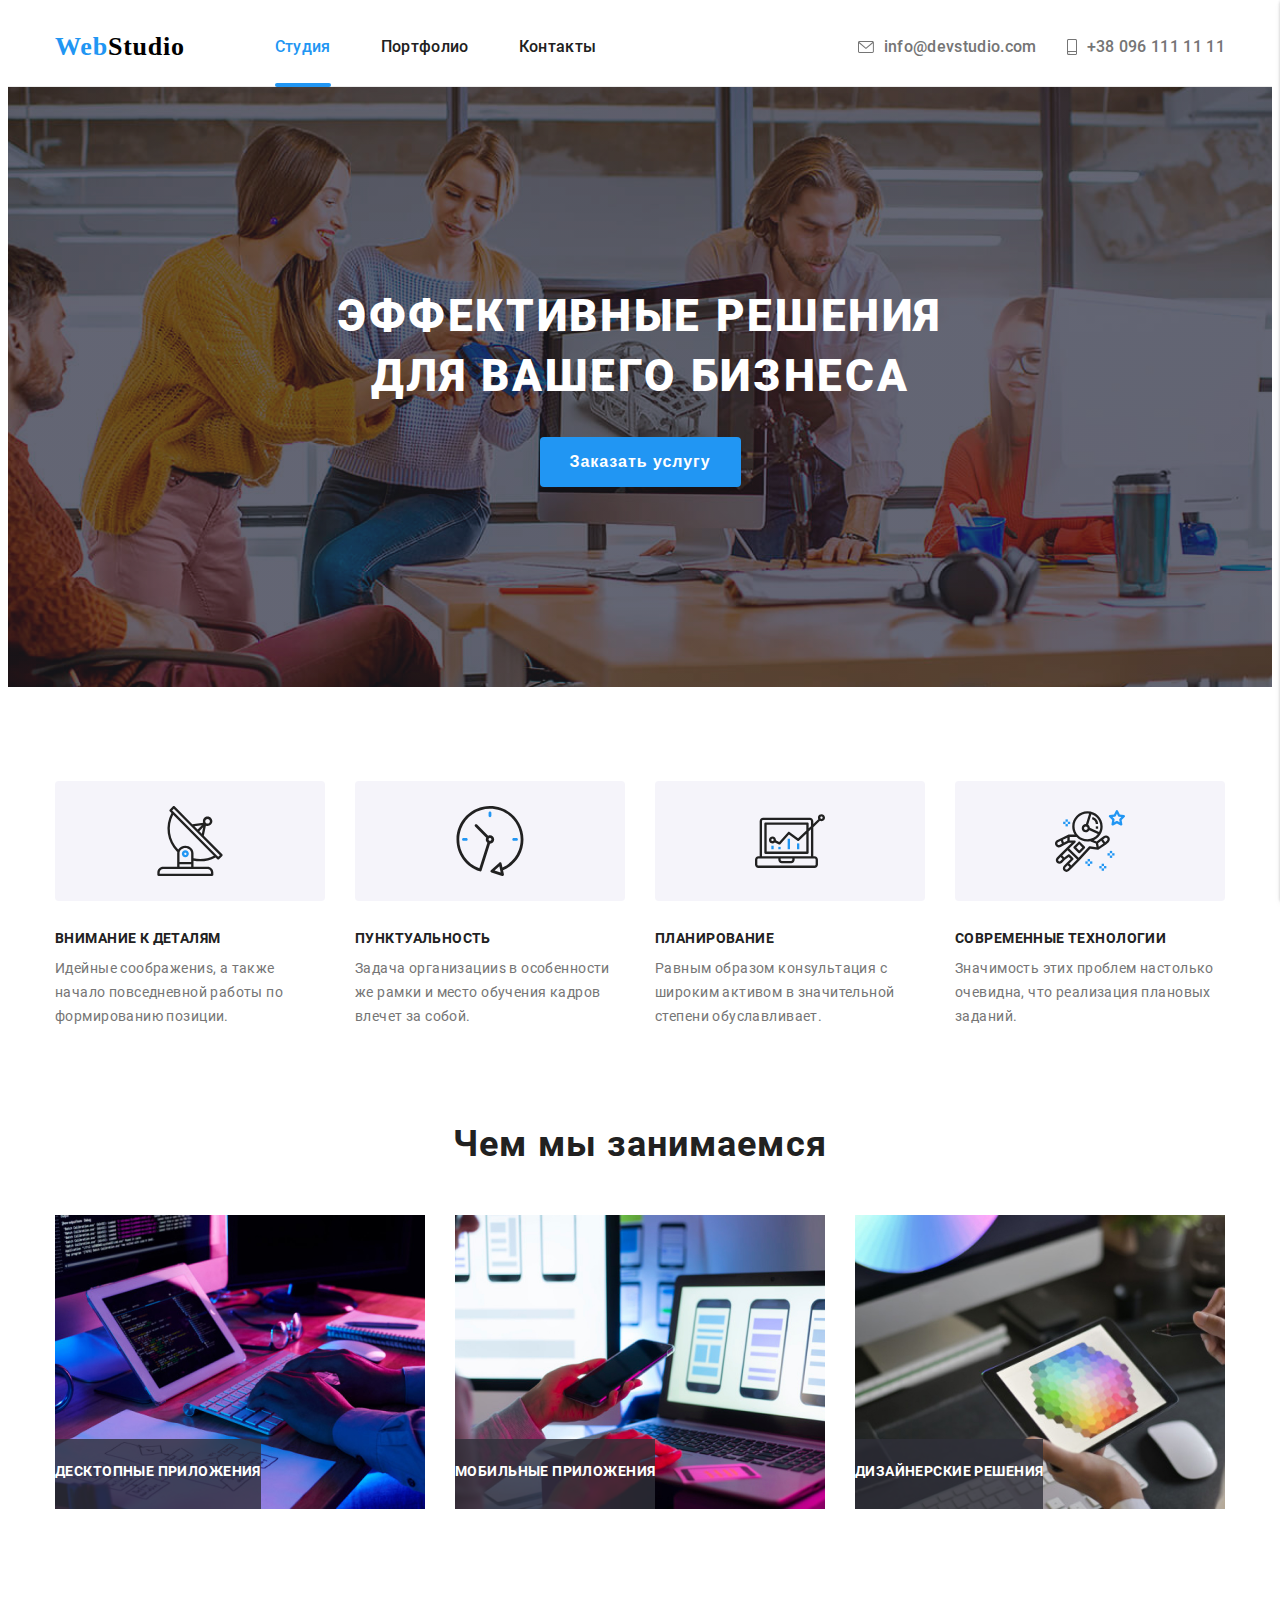
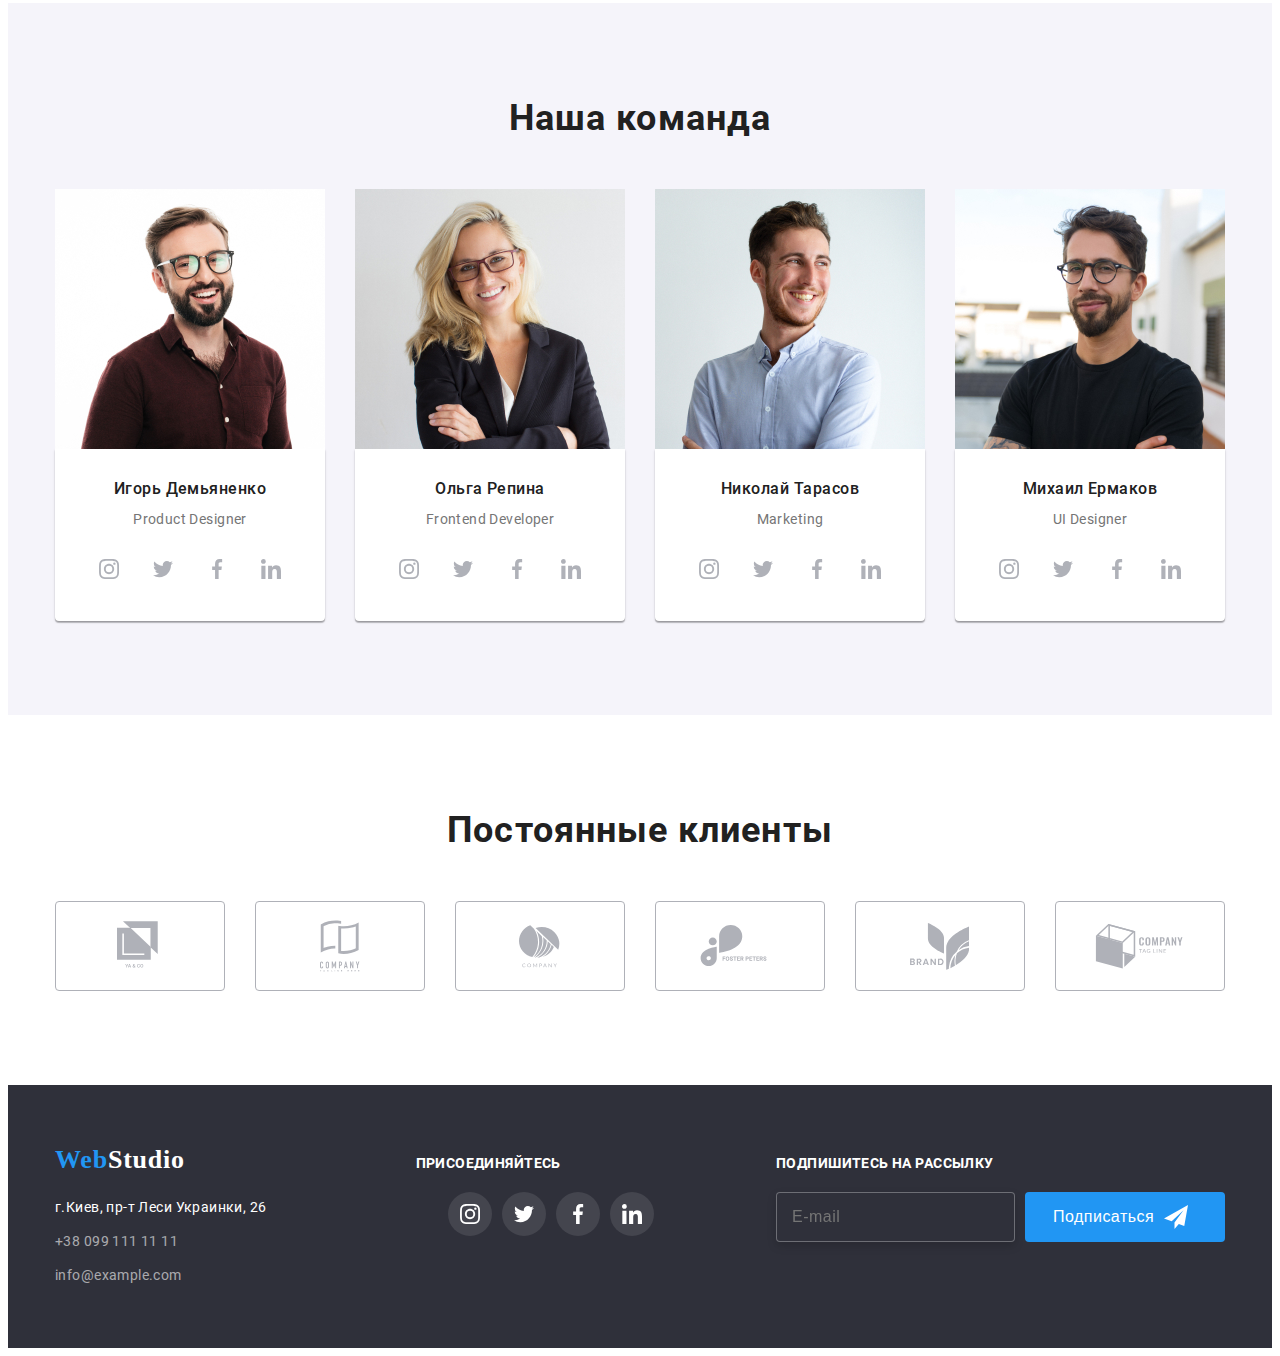
==== commit 86d4a7a7: "upd scrolling" ====
--- a/index.html
+++ b/index.html
@@ -134,7 +134,7 @@
             <div class="work__block">
               <picture>
                 <source srcset="./images/our_work/work-2x-img_1.jpg 2x">
-                <img width="370" height="294" src="./images/our_work/work-1x-img_1.jpg" alt="example what we do 1" />
+                <img width="370" src="./images/our_work/work-1x-img_1.jpg" alt="example what we do 1" />
               </picture>
               <p class="work__text">Десктопные приложения</p>
             </div>
@@ -143,7 +143,7 @@
             <div class="work__block">
               <picture>
                 <source srcset="./images/our_work/work-2x-img_2.jpg 2x">
-                <img width="370" height="294" src="./images/our_work/work-1x-img_2.jpg" alt="example what we do 2" />
+                <img width="370" src="./images/our_work/work-1x-img_2.jpg" alt="example what we do 2" />
               </picture>
               <p class="work__text">Мобильные приложения</p>
             </div>
@@ -152,7 +152,7 @@
             <div class="work__block">
               <picture>
                 <source srcset="./images/our_work/work-2x-img_3.jpg 2x">
-                <img width="370" height="294" src="./images/our_work/work-1x-img_3.jpg" alt="example what we do 3" />
+                <img width="370" src="./images/our_work/work-1x-img_3.jpg" alt="example what we do 3" />
               </picture>
               <p class="work__text">Дизайнерские решения</p>
             </div>
--- a/css/styles.min.css
+++ b/css/styles.min.css
@@ -1,2 +1,2 @@
-:root{--main-text-color: hsl(0, 0%, 46%);--title-color: rgb(33, 33, 33);--footer-bg-color: rgb(47, 48, 58);--accent-color: rgb(33, 150, 243);--pure-white-color: rgb(255, 255, 255);--team-bg-color: rgb(245, 244, 250);--footer-text-color: rgba(255, 255, 255, 0.6);--img-shadow-color: rgb(0, 0, 0);--portfolio-img-border-color: rgb(238, 238, 238);--social-icons-color: rgb(175, 177, 184);--modal-bg-color: rgba(0, 0, 0, 0.2);--modal-btn-color: rgb(24, 140, 232);--header-text-color: rgb(236, 236, 236);--grid-item: 3;--transition-function: cubic-bezier(0.4, 0, 0.2, 1);--transition-time: 250ms}@font-face{font-family:"Raleway";font-style:normal;font-weight:700;src:url("../fonts/raleway-v19-latin_cyrillic-700.eot");src:local(""),url("../fonts/raleway-v19-latin_cyrillic-700.eot?#iefix") format("embedded-opentype"),url("../fonts/raleway-v19-latin_cyrillic-700.woff2") format("woff2"),url("../fonts/raleway-v19-latin_cyrillic-700.woff") format("woff"),url("../fonts/raleway-v19-latin_cyrillic-700.ttf") format("truetype"),url("../fonts/raleway-v19-latin_cyrillic-700.svg#Raleway") format("svg")}@font-face{font-family:"Roboto";font-style:normal;font-weight:400;src:url("../fonts/roboto-v27-latin_cyrillic-regular.eot");src:local(""),url("../fonts/roboto-v27-latin_cyrillic-regular.eot?#iefix") format("embedded-opentype"),url("../fonts/roboto-v27-latin_cyrillic-regular.woff2") format("woff2"),url("../fonts/roboto-v27-latin_cyrillic-regular.woff") format("woff"),url("../fonts/roboto-v27-latin_cyrillic-regular.ttf") format("truetype"),url("../fonts/roboto-v27-latin_cyrillic-regular.svg#Roboto") format("svg")}@font-face{font-family:"Roboto";font-style:normal;font-weight:500;src:url("../fonts/roboto-v27-latin_cyrillic-500.eot");src:local(""),url("../fonts/roboto-v27-latin_cyrillic-500.eot?#iefix") format("embedded-opentype"),url("../fonts/roboto-v27-latin_cyrillic-500.woff2") format("woff2"),url("../fonts/roboto-v27-latin_cyrillic-500.woff") format("woff"),url("../fonts/roboto-v27-latin_cyrillic-500.ttf") format("truetype"),url("../fonts/roboto-v27-latin_cyrillic-500.svg#Roboto") format("svg")}@font-face{font-family:"Roboto";font-style:normal;font-weight:700;src:url("../fonts/roboto-v27-latin_cyrillic-700.eot");src:local(""),url("../fonts/roboto-v27-latin_cyrillic-700.eot?#iefix") format("embedded-opentype"),url("../fonts/roboto-v27-latin_cyrillic-700.woff2") format("woff2"),url("../fonts/roboto-v27-latin_cyrillic-700.woff") format("woff"),url("../fonts/roboto-v27-latin_cyrillic-700.ttf") format("truetype"),url("../fonts/roboto-v27-latin_cyrillic-700.svg#Roboto") format("svg")}@font-face{font-family:"Roboto";font-style:normal;font-weight:900;src:url("../fonts/roboto-v27-latin_cyrillic-900.eot");src:local(""),url("../fonts/roboto-v27-latin_cyrillic-900.eot?#iefix") format("embedded-opentype"),url("../fonts/roboto-v27-latin_cyrillic-900.woff2") format("woff2"),url("../fonts/roboto-v27-latin_cyrillic-900.woff") format("woff"),url("../fonts/roboto-v27-latin_cyrillic-900.ttf") format("truetype"),url("../fonts/roboto-v27-latin_cyrillic-900.svg#Roboto") format("svg")}html{box-sizing:border-box}*,*::before,*::after{box-sizing:inherit}h1,h2,h3,h4,h5,h6,p{margin-top:0}ul{padding:0}img{display:block;max-width:100%;height:auto}body{font-family:"Roboto", sans-serif;font-size:14px;font-weight:400;line-height:1.71;letter-spacing:0.03em;color:var(--main-text-color)}.visually-hidden{position:absolute !important;clip:rect(1px 1px 1px 1px);clip:rect(1px, 1px, 1px, 1px);padding:0 !important;border:0 !important;height:1px !important;width:1px !important;overflow:hidden}address{font-style:normal}.link{text-decoration:none;color:inherit;transition:color var(--transition-time) var(--transition-function),fill var(--transition-time) var(--transition-function),box-shadow var(--transition-time) var(--transition-function)}.link:hover,.link:focus{color:var(--accent-color)}.list{list-style:none;margin:0}.current{color:var(--accent-color)}.current::after{content:"";position:absolute;width:100%;border-bottom:4px solid var(--accent-color);border-radius:2px;bottom:-1px}.container{width:1200px;padding-right:15px;padding-left:15px;margin-right:auto;margin-left:auto}@media screen and (min-width: 480px){.container{max-width:480px}}@media screen and (min-width: 768px){.container{max-width:768px}}@media screen and (min-width: 1200px){.container{max-width:1200px}}.button{font-weight:500;font-size:16px;line-height:1.62;text-align:center;letter-spacing:0.03em;color:var(--title-color);background:var(--team-bg-color);border-radius:4px;border-width:0;cursor:pointer;padding:5px 20px;transition:color var(--transition-time) var(--transition-function),background-color var(--transition-time) var(--transition-function),box-shadow var(--transition-time) var(--transition-function)}.button:hover,.button:focus{color:var(--pure-white-color);background-color:var(--accent-color)}.socials-list{display:inline-flex;justify-content:center}.socials-list__item:not(:last-child){margin-right:10px}.footer-socials{display:flex;flex-direction:column;justify-content:center}.footer-socials .socials-list__link{background-color:rgba(255,255,255,0.1)}@media screen and (min-width: 480px) and (max-width: 1200px){.footer-socials{text-align:center}}.socials-list__link{display:flex;justify-content:center;align-items:center;width:44px;height:44px;border-radius:50%;fill:var(--social-icons-color);transition:color var(--transition-time) var(--transition-function),fill var(--transition-time) var(--transition-function),background-color var(--transition-time) var(--transition-function)}.socials-list__link:hover,.socials-list__link:focus{fill:var(--pure-white-color);background-color:var(--accent-color)}.title-heading{font-weight:700;font-size:36px;line-height:1.17;text-align:center;letter-spacing:0.03em;color:var(--title-color);margin-bottom:50px}@media screen and (min-width: 480px) and (max-width: 1200px){.title-heading{margin-bottom:30px}}.backdrop{position:fixed;width:100%;height:100%;top:0;left:0;background-color:var(--modal-bg-color);opacity:1;transition:opacity 300ms var(--transition-function),background-color 300ms var(--transition-function)}.backdrop.is-hidden{opacity:0;visibility:hidden;pointer-events:none}.backdrop.is-hidden .modal{background-color:var(--pure-white-color)}.modal{position:absolute;top:50%;left:50%;width:100%;max-width:530px;max-height:580px;background-color:var(--pure-white-color);box-shadow:0px 1px 3px rgba(0,0,0,0.12),0px 1px 1px rgba(0,0,0,0.14),0px 2px 1px rgba(0,0,0,0.2);border-radius:4px;visibility:visible;padding:40px;transform:translate(-50%, -50%) scale(1);transition:transform 300ms var(--transition-function),opacity 300ms var(--transition-function),background-color 300ms var(--transition-function)}.is-hidden .modal{transform:translateX(-100%) scale(0.3)}.modal__btn-close{position:absolute;top:10px;right:10px;width:30px;height:30px;background-color:var(--pure-white-color);border:1px solid rgba(0,0,0,0.1);border-radius:50%;box-sizing:border-box;padding:0;transition:fill var(--transition-time) var(--transition-function)}.modal__btn-close:hover{fill:var(--accent-color);background-color:var(--pure-white-color)}.modal__header-text{font-weight:700;font-size:20px;line-height:1.15;text-align:center;letter-spacing:0.03em;color:var(--title-color);margin-bottom:12px}.form__field{position:relative;margin-bottom:10px}.form__field:last-of-type{margin-bottom:0}.form__label{font-weight:400;font-size:12px;line-height:1.17;letter-spacing:0.01em}.form__input{width:100%;height:40px;padding-left:40px;border:1px solid rgba(33,33,33,0.2);box-sizing:border-box;border-radius:4px;cursor:pointer;transition:border-color var(--transition-time) var(--transition-function)}.form__input:focus-within+.icon{fill:var(--accent-color)}.form__input:focus{border-color:var(--accent-color);outline:none}.form__input:focus .form__icon{fill:var(--accent-color)}.form__icon{position:absolute;left:12px;top:68%;transform:translateY(-50%);display:block;margin-right:15px;transition:fill var(--transition-time) var(--transition-function)}textarea{width:100%;resize:none;border:1px solid rgba(33,33,33,0.2);box-sizing:border-box;border-radius:4px;padding:12px 16px;cursor:pointer;transition:border-color var(--transition-time) var(--transition-function)}textarea::placeholder{font-family:Roboto;font-style:normal;font-weight:400;font-size:14px;line-height:1.14;letter-spacing:0.01em;color:rgba(117,117,117,0.5)}textarea:focus{outline:none;border-color:var(--accent-color)}.form__agreement{display:flex;justify-content:center;align-items:center;margin:20px auto 0}.form__agreement-text{margin-left:7px;font-weight:400;font-size:14px;line-height:1.71;letter-spacing:0.03em;color:var(--main-text-color)}.form__modal-link{margin-left:5px}.form__button{display:block;margin:30px auto 0;font-weight:700;font-size:16px;line-height:1.87;text-align:center;letter-spacing:0.06em;color:var(--pure-white-color);background-color:var(--accent-color);box-shadow:0px 4px 4px rgba(0,0,0,0.15);border-radius:4px;border:none;max-width:200px;padding:10px 55px;height:50px;transition:background-color var(--transition-time) var(--transition-function)}.form__button:hover,.form__button:focus{background-color:var(--modal-btn-color);outline:none;cursor:pointer}.modal-comment{margin-bottom:5px}.form__checkbox:not(:checked)+.form__checkbox-icon{background-image:url("data:image/svg+xml;charset=UTF-8,%3csvg width='16' height='15' viewBox='0 0 16 15' fill='none' xmlns='http://www.w3.org/2000/svg'%3e%3cpath d='M14.2222 1.66667V13.3333H1.77778V1.66667H14.2222ZM14.2222 0H1.77778C0.8 0 0 0.75 0 1.66667V13.3333C0 14.25 0.8 15 1.77778 15H14.2222C15.2 15 16 14.25 16 13.3333V1.66667C16 0.75 15.2 0 14.2222 0Z' fill='%23212121'/%3e%3c/svg%3e")}.form__checkbox:checked+.form__checkbox-icon{background-image:url("data:image/svg+xml;charset=UTF-8,%3csvg width='16' height='15' viewBox='0 0 16 15' fill='none' xmlns='http://www.w3.org/2000/svg'%3e%3cpath d='M3.95703 7.75166L3.88825 7.68604L3.81923 7.75141L2.93123 8.59258L2.85486 8.66492L2.93097 8.73753L6.42671 12.0724L6.49574 12.1382L6.56476 12.0724L14.069 4.91352L14.1449 4.84116L14.069 4.76881L13.1873 3.92764L13.1183 3.86183L13.0493 3.92761L6.49577 10.1735L3.95703 7.75166Z' fill='white' stroke='white' stroke-width='0.2'/%3e%3c/svg%3e ");border-radius:25%;background-origin:border-box;background-color:var(--accent-color);border-color:var(--accent-color)}.mobile-btn{position:absolute;right:23px;background-color:transparent;border:none;width:40px;height:40px;z-index:33}@media screen and (min-width: 767px){.mobile-btn{display:none}}.mobile-btn:hover,.mobile-btn:focus{fill:var(--accent-color)}.mobile-current::after{content:"";border:none}.menu-close-icon{display:none}.is-open .menu-close-icon{display:block;position:fixed;z-index:100}.is-open .menu-open-icon{display:none}.mobile-menu{position:fixed;top:0;right:-100%;display:flex;flex-direction:column;width:100%;height:100vh;background:var(--pure-white-color);box-shadow:0px 4px 8px rgba(0,0,0,0.04),0px 2px 4px rgba(0,0,0,0.08),0px 1px 3px rgba(0,0,0,0.16);font-weight:500;font-size:40px;line-height:47px;text-align:left;letter-spacing:0.02em;padding:48px 40px;color:var(--title-color);transition:right var(--transition-time) var(--transition-function)}@media screen and (max-width: 767.98px){.mobile-menu.is-open{right:0;z-index:10}}.mobile-menu-nav{display:flex;flex-direction:column;margin-bottom:auto}.mobile-menu-nav__item:not(:last-child){margin-bottom:32px}.mobile-navigation-contact{display:flex;flex-direction:column}.mobile-navigation-contact__item:first-child{font-weight:500;font-size:34px;line-height:40px;letter-spacing:0.02em;color:var(--accent-color);margin-bottom:32px}.mobile-navigation-contact__item:last-child{font-weight:500;font-size:24px;line-height:28px;letter-spacing:0.02em}.mobile-socials{display:inline-flex;width:100%;margin-top:60px}.mobile-socials__item{font-weight:500;font-size:18px;line-height:22px;letter-spacing:0.02em;color:var(--accent-color)}.mobile-socials__item:not(:last-child){border-right:1px solid rgba(33,33,33,0.2)}.mobile-socials__link{padding:10px}.mobile-overlay.is-hidden{opacity:0;visibility:hidden;pointer-events:none}.mobile-overlay.is-hidden{opacity:0;visibility:hidden;pointer-events:none}.socials__link{padding:10px}.grid{display:flex;flex-wrap:wrap;margin-left:-30px;margin-top:-30px;text-align:center}.footer-grid{--grid-item: 4;flex-basis:calc((100% - 30px * var(--grid-item)) / var(--grid-item))}@media screen and (min-width: 768px){.footer-grid{flex-basis:calc((100% - 60px) / 2)}}@media screen and (min-width: 1200px){.footer-grid{flex-basis:calc((50% - 45px) / 2)}}.header{font-family:"Roboto", sans-serif;font-style:normal;font-weight:500;font-size:16px;line-height:1.14;letter-spacing:0.02em;color:var(--title-color);border-bottom:1px solid #ececec}.header__container{display:flex;align-items:center;margin-left:auto;max-height:80px}@media screen and (max-width: 767.98px){.header__container{max-height:60px;margin-left:0;padding:23px}}.menu{display:flex;margin:0}@media screen and (max-width: 767.98px){.menu{display:none}}.menu__item{display:inline-flex;position:relative}.menu__item:not(:last-child){margin-right:50px}.menu__link{padding:30px 0;display:flex;align-items:center}.navigation{display:flex;align-items:center;margin-right:auto}.navigation__text{display:flex;margin-right:90px;font-family:Raleway;font-weight:700;font-size:26px;line-height:1.19;letter-spacing:0.03em;color:#000000}@media screen and (max-width: 767.98px){.navigation__text{padding:25px 0}}.navigation__text--color{color:var(--accent-color)}.navigation-contact{display:flex;align-items:center;justify-content:center;color:var(--main-text-color)}@media screen and (min-width: 768px) and (max-width: 1200px){.navigation-contact{flex-direction:column;align-items:flex-start;margin-left:80px;margin-right:auto}}@media screen and (max-width: 767.98px){.navigation-contact{display:none}}.navigation-contact__item{display:flex;align-items:center}.navigation-contact__item:first-child{margin-right:30px}.navigation-contact__icon{fill:var(--main-text-color);margin-right:10px;transition:fill var(--transition-time) var(--transition-function),box-shadow var(--transition-time) var(--transition-function)}.navigation-contact__link{padding:30px 0;display:flex;align-items:center}.navigation-contact__link:hover .icon,.navigation-contact__link:focus .icon{fill:var(--accent-color)}@media screen and (min-width: 768px) and (max-width: 1200px){.navigation-contact__link{padding:10px 0}}.hero{background-color:var(--footer-bg-color);margin-left:auto;margin-right:auto;height:600px;max-width:1600px;background:linear-gradient(180deg, rgba(47,48,58,0.4), rgba(47,48,58,0.4)),url(../images/hero/hero.jpg);background-repeat:no-repeat;background-size:cover;background-position:center}@media (min-device-pixel-ratio: 2), (min-resolution: 192dpi), (min-resolution: 2dppx){.hero{background:linear-gradient(180deg, rgba(47,48,58,0.4), rgba(47,48,58,0.4)),url(../../images/hero/desktop/hero-2x-desktop.png);background-repeat:no-repeat;background-size:cover;background-position:center}}@media screen and (min-width: 480px){.hero{background:linear-gradient(180deg, rgba(47,48,58,0.4), rgba(47,48,58,0.4)),url(../../images/hero/mobile/hero-1x-mobile.png);background-repeat:no-repeat;background-size:cover;background-position:center}}@media screen and (min-width: 480px) and (min-device-pixel-ratio: 2), screen and (min-width: 480px) and (min-resolution: 192dpi), screen and (min-width: 480px) and (min-resolution: 2dppx){.hero{background:linear-gradient(180deg, rgba(47,48,58,0.4), rgba(47,48,58,0.4)),url(../../images/hero/mobile/hero-2x-mobile.png);background-repeat:no-repeat;background-size:cover;background-position:center}}@media screen and (min-width: 768px){.hero{background:linear-gradient(180deg, rgba(47,48,58,0.4), rgba(47,48,58,0.4)),url(../../images/hero/tablet/hero-1x-tablet.png);background-repeat:no-repeat;background-size:cover;background-position:center}}@media screen and (min-width: 768px) and (min-device-pixel-ratio: 2), screen and (min-width: 768px) and (min-resolution: 192dpi), screen and (min-width: 768px) and (min-resolution: 2dppx){.hero{background:linear-gradient(180deg, rgba(47,48,58,0.4), rgba(47,48,58,0.4)),url(../../images/hero/tablet/hero-2x-tablet.png);background-repeat:no-repeat;background-size:cover;background-position:center}}@media screen and (min-width: 1200px){.hero{background:linear-gradient(180deg, rgba(47,48,58,0.4), rgba(47,48,58,0.4)),url(../../images/hero/desktop/hero-1x-desktop.png);background-repeat:no-repeat;background-size:cover;background-position:center}}@media screen and (min-width: 1200px) and (min-device-pixel-ratio: 2), screen and (min-width: 1200px) and (min-resolution: 192dpi), screen and (min-width: 1200px) and (min-resolution: 2dppx){.hero{background:linear-gradient(180deg, rgba(47,48,58,0.4), rgba(47,48,58,0.4)),url(../../images/hero/desktop/hero-2x-desktop.png);background-repeat:no-repeat;background-size:cover;background-position:center}}.hero__container{padding:200px 0;text-align:center}.hero__button{font-weight:700;font-size:16px;line-height:1.87;letter-spacing:0.06em;padding:10px 30px;color:var(--pure-white-color);background-color:var(--accent-color);cursor:pointer;box-shadow:0px 4px 4px rgba(0,0,0,0.15);border-radius:4px;border-width:0}.hero__text{font-weight:900;font-size:44px;line-height:1.36;text-align:center;letter-spacing:0.06em;text-transform:uppercase;color:var(--pure-white-color);max-width:700px;margin:auto;margin-bottom:30px}.our-advantages{padding-top:94px}@media screen and (min-width: 480px) and (max-width: 1200px){.our-advantages{padding:60px 0}}.advantages__item{text-align:center;--grid-item: 1;flex-basis:calc((100% - 30px * var(--grid-item)) / var(--grid-item));margin-left:30px;margin-top:30px}@media screen and (min-width: 768px){.advantages__item{--grid-item: 2}}@media screen and (min-width: 1200px){.advantages__item{--grid-item: 4}}.advantages__item::before{margin-bottom:30px;content:"";display:block;background-repeat:no-repeat;background-position:50% 50%;width:270px;height:120px;background-color:var(--team-bg-color);border-radius:4px}.advantages__item:nth-of-type(1)::before{background-image:url("data:image/svg+xml;charset=UTF-8,%3csvg width='70' height='70' viewBox='0 0 70 70' fill='none' xmlns='http://www.w3.org/2000/svg'%3e%3cpath d='M67.3163 48.3385L48.8468 29.7337L50.8966 19.6373C51.4256 19.8438 51.9879 19.9517 52.5556 19.9558H52.5696C55.1777 19.9866 57.3169 17.8974 57.3479 15.2893C57.3788 12.6812 55.2894 10.542 52.6813 10.5111C50.0732 10.4803 47.934 12.5695 47.9031 15.1776C47.8965 15.7357 47.9888 16.2905 48.176 16.8163L37.326 18.1405L19.6276 0.35C19.4105 0.128479 19.1141 0.00247917 18.804 0C18.4977 0.00160417 18.2044 0.123521 17.9873 0.3395L14.6786 3.6295C14.2232 4.08508 14.2232 4.82358 14.6786 5.27917L16.459 7.08517C9.56162 19.7681 11.8019 35.4741 21.9703 45.7228C22.0636 45.8121 22.1718 45.8843 22.29 45.9363C22.2165 46.3311 22.1781 46.7317 22.1756 47.1333V60.6667H8.17562C4.95562 60.6705 2.34608 63.28 2.34229 66.5V68.8333C2.34229 69.4776 2.86466 70 3.50895 70H57.1756C57.8199 70 58.3423 69.4776 58.3423 68.8333V66.5C58.3385 63.28 55.729 60.6705 52.509 60.6667H38.509V54.6688C40.7021 55.1288 42.9367 55.3633 45.1776 55.3688C50.5548 55.363 55.8464 54.0225 60.5776 51.4675L62.3673 53.2677C62.5844 53.4892 62.8808 53.6152 63.191 53.6177C63.4972 53.6161 63.7905 53.4941 64.0076 53.2782L67.3163 49.9882C67.7717 49.5326 67.7717 48.7941 67.3163 48.3385ZM50.9246 13.6348C51.8383 12.726 53.3157 12.7301 54.2244 13.6437C55.1332 14.5574 55.1291 16.0348 54.2155 16.9435C53.7781 17.3785 53.1864 17.6226 52.5695 17.6225H52.5625C51.2739 17.6158 50.2345 16.5658 50.2412 15.2771C50.2445 14.6602 50.4918 14.0699 50.9291 13.6348H50.9246ZM48.1783 21.301L46.8693 27.7445L44.298 25.158L48.1783 21.301ZM46.853 19.3282L42.653 23.5037L39.4038 20.237L46.853 19.3282ZM52.509 63C54.442 63 56.009 64.567 56.009 66.5V67.6667H4.67562V66.5C4.67562 64.567 6.2426 63 8.17562 63H52.509ZM36.1756 58.3333V60.6667H24.509V58.3333H36.1756ZM24.509 56V47.1333C24.509 44.303 27.1258 42 30.3423 42C33.5588 42 36.1756 44.303 36.1756 47.1333V56H24.509ZM38.509 52.29V47.1333C38.509 43.0162 34.8456 39.6667 30.3423 39.6667C27.4306 39.622 24.7079 41.1041 23.165 43.5738C14.2887 34.2249 12.2899 20.2875 18.1805 8.82073L58.872 49.7455C52.5886 52.9419 45.3857 53.8418 38.509 52.29ZM63.2038 50.7943L61.56 49.1412L18.7923 6.11567L17.1415 4.46133L18.7923 2.81633L36.15 20.272C36.1581 20.272 36.1628 20.2872 36.171 20.293L64.8593 49.1493L63.2038 50.7943Z' fill='%23212121'/%3e%3cpath d='M30.3528 44.3333H30.3423C28.4093 44.3304 26.84 45.895 26.837 47.8281C26.8341 49.7611 28.3988 51.3304 30.3318 51.3333H30.3423C32.2753 51.3362 33.8446 49.7716 33.8475 47.8386C33.8505 45.9055 32.2858 44.3362 30.3528 44.3333ZM31.1695 48.6605C30.9498 48.8789 30.6522 49.0012 30.3423 49C29.698 48.9966 29.1784 48.4716 29.1817 47.8273C29.1834 47.5189 29.307 47.2237 29.5256 47.0062C29.7428 46.7902 30.036 46.6683 30.3423 46.6667C30.9866 46.67 31.5062 47.195 31.5028 47.8393C31.5012 48.1477 31.3776 48.4429 31.159 48.6605H31.1695Z' fill='%232196F3'/%3e%3c/svg%3e");width:100%}.advantages__item:nth-of-type(2)::before{background-image:url("data:image/svg+xml;charset=UTF-8,%3csvg width='70' height='70' viewBox='0 0 70 70' fill='none' xmlns='http://www.w3.org/2000/svg'%3e%3cg clip-path='url(%23clip0)'%3e%3cpath d='M68.4614 33.4715C68.4576 14.9819 53.4656 -0.00373771 34.9754 6.99302e-07C16.4858 0.00373911 1.50017 14.9963 1.50391 33.4859C1.50711 48.0502 10.9252 60.9413 24.7995 65.3713C24.9319 65.413 25.0697 65.4343 25.2081 65.4338C25.4719 65.4333 25.7304 65.3628 25.9573 65.2287C26.2527 65.0541 26.4732 64.7764 26.5768 64.449L35.0315 37.6521C37.3429 37.6404 39.2068 35.7568 39.1945 33.4459C39.1827 31.1345 37.2997 29.2706 34.9883 29.2824C34.3666 29.285 33.753 29.4282 33.1944 29.7011L22.0251 18.5302C21.4707 17.9951 20.5879 18.0106 20.0528 18.5644C19.5305 19.1054 19.5305 19.962 20.0528 20.503L31.2162 31.6792C30.3596 33.4277 30.8493 35.5383 32.3895 36.7303L24.3338 62.2647C8.41354 56.4002 0.261689 38.7405 6.12618 22.8203C11.9907 6.90002 29.6503 -1.25183 45.5706 4.61266C61.4909 10.4771 69.6427 28.1374 63.7782 44.0571C60.913 51.8351 55.0261 58.1252 47.4548 61.4989L46.5842 57.3989C46.4251 56.6454 45.6844 56.1636 44.9308 56.3233C44.6931 56.3741 44.4726 56.4857 44.291 56.6475L35.8978 64.1409C35.322 64.653 35.2708 65.5347 35.7835 66.1105C35.9501 66.2974 36.1637 66.4362 36.403 66.5126L47.1188 69.9327C47.8521 70.1682 48.6377 69.765 48.8732 69.0312C48.948 68.7994 48.9603 68.5527 48.9101 68.3145L48.0545 64.2915C60.4452 59.0678 68.4902 46.918 68.4614 33.4715ZM34.9829 32.0766C35.753 32.0766 36.3779 32.7014 36.3779 33.4715C36.3779 34.2422 35.753 34.8665 34.9829 34.8665C34.2123 34.8665 33.588 34.2422 33.588 33.4715C33.588 32.7014 34.2123 32.0766 34.9829 32.0766ZM39.5774 64.5916L44.3551 60.3298L45.6737 66.543L39.5774 64.5916Z' fill='%23212121'/%3e%3cpath d='M33.5879 6.96729V9.7572C33.5879 10.5278 34.2122 11.1522 34.9828 11.1522C35.753 11.1522 36.3778 10.5278 36.3778 9.7572V6.96729C36.3778 6.19717 35.753 5.57233 34.9828 5.57233C34.2122 5.57233 33.5879 6.19717 33.5879 6.96729Z' fill='%232196F3'/%3e%3cpath d='M8.4787 32.0765C7.70805 32.0765 7.08374 32.7014 7.08374 33.4715C7.08374 34.2421 7.70805 34.8665 8.4787 34.8665H11.2686C12.0393 34.8665 12.6636 34.2421 12.6636 33.4715C12.6636 32.7014 12.0393 32.0765 11.2686 32.0765H8.4787Z' fill='%232196F3'/%3e%3cpath d='M61.4866 34.8665C62.2572 34.8665 62.8815 34.2421 62.8815 33.4715C62.8815 32.7014 62.2572 32.0765 61.4866 32.0765H58.6967C57.9265 32.0765 57.3017 32.7014 57.3017 33.4715C57.3017 34.2421 57.9265 34.8665 58.6967 34.8665H61.4866Z' fill='%232196F3'/%3e%3c/g%3e%3cdefs%3e%3cclipPath id='clip0'%3e%3crect width='70' height='70' fill='white'/%3e%3c/clipPath%3e%3c/defs%3e%3c/svg%3e");width:100%}.advantages__item:nth-of-type(3)::before{background-image:url("data:image/svg+xml;charset=UTF-8,%3csvg width='70' height='70' viewBox='0 0 70 70' fill='none' xmlns='http://www.w3.org/2000/svg'%3e%3cg clip-path='url(%23clip0)'%3e%3cpath d='M32.6496 32.7351H34.9817V43.2296H32.6496V32.7351Z' fill='%232196F3'/%3e%3cpath d='M41.978 37.3993H44.3101V43.2296H41.978V37.3993Z' fill='%232196F3'/%3e%3cpath d='M23.3211 40.8975H25.6532V43.2296H23.3211V40.8975Z' fill='%232196F3'/%3e%3cpath d='M16.3248 39.7314H18.6569V43.2295H16.3248V39.7314Z' fill='%232196F3'/%3e%3cpath d='M3.49817 61.8865H59.4689C61.4007 61.8865 62.967 60.3202 62.967 58.3883V53.7241C62.967 51.7923 61.4007 50.2259 59.4689 50.2259H58.3028V21.1469L64.9262 14.8725C66.4635 15.6303 68.3242 15.1702 69.3302 13.7816C70.3369 12.3935 70.1957 10.4821 68.9966 9.25684C67.7975 8.03157 65.8901 7.8488 64.4798 8.82412C63.0701 9.80001 62.569 11.6499 63.2933 13.2037L58.3028 17.9345V15.2443C58.3028 13.3124 56.7365 11.7461 54.8046 11.7461H8.16239C6.23054 11.7461 4.66422 13.3124 4.66422 15.2443V50.2259H3.49817C1.56632 50.2259 0 51.7923 0 53.7241V58.3883C0 60.3202 1.56632 61.8865 3.49817 61.8865ZM66.4652 10.58C67.1091 10.58 67.6312 11.1021 67.6312 11.7461C67.6312 12.39 67.1091 12.9121 66.4652 12.9121C65.8212 12.9121 65.2991 12.39 65.2991 11.7461C65.2991 11.1021 65.8212 10.58 66.4652 10.58ZM6.99634 15.2443C6.99634 14.6003 7.51844 14.0782 8.16239 14.0782H54.8046C55.4486 14.0782 55.9707 14.6003 55.9707 15.2443V20.1414L53.6386 22.3573V17.5764C53.6386 16.9324 53.1165 16.4103 52.4725 16.4103H10.4945C9.85055 16.4103 9.32845 16.9324 9.32845 17.5764V46.7278C9.32845 47.3717 9.85055 47.8938 10.4945 47.8938H52.4725C53.1165 47.8938 53.6386 47.3717 53.6386 46.7278V25.5651L55.9707 23.3554V50.2259H6.99634V15.2443ZM17.4908 30.403C15.9131 30.3984 14.5279 31.4495 14.1083 32.9703C13.6886 34.491 14.3383 36.104 15.6951 36.9091C17.0513 37.7142 18.7793 37.5121 19.9129 36.4149L23.9662 38.4487C24.4371 38.6844 25.0081 38.5739 25.3583 38.1805L33.9745 28.4871L42.4443 34.8338C42.8987 35.1743 43.5329 35.1378 43.9452 34.7478L51.3065 27.7748V45.5617H11.6606V18.7424H51.3065V24.5619L43.0564 32.3747L34.5154 25.9716C34.0303 25.6084 33.3476 25.6767 32.9445 26.1294L24.2099 35.9571L20.9446 34.3242C20.9685 34.1841 20.9833 34.0429 20.989 33.9012C20.989 31.9693 19.4227 30.403 17.4908 30.403ZM18.6569 33.9012C18.6569 34.5451 18.1348 35.0672 17.4908 35.0672C16.8469 35.0672 16.3248 34.5451 16.3248 33.9012C16.3248 33.2572 16.8469 32.7351 17.4908 32.7351C18.1348 32.7351 18.6569 33.2572 18.6569 33.9012ZM25.6532 52.5581H37.3138V53.7241C37.3138 54.3681 36.7917 54.8902 36.1477 54.8902H26.8193C26.1753 54.8902 25.6532 54.3681 25.6532 53.7241V52.5581ZM2.33211 53.7241C2.33211 53.0802 2.85422 52.5581 3.49817 52.5581H23.3211V53.7241C23.3211 55.656 24.8874 57.2223 26.8193 57.2223H36.1477C38.0796 57.2223 39.6459 55.656 39.6459 53.7241V52.5581H59.4689C60.1128 52.5581 60.6349 53.0802 60.6349 53.7241V58.3883C60.6349 59.0323 60.1128 59.5544 59.4689 59.5544H3.49817C2.85422 59.5544 2.33211 59.0323 2.33211 58.3883V53.7241Z' fill='%23212121'/%3e%3c/g%3e%3cdefs%3e%3cclipPath id='clip0'%3e%3crect width='70' height='70' fill='white'/%3e%3c/clipPath%3e%3c/defs%3e%3c/svg%3e");width:100%}.advantages__item:nth-of-type(4)::before{background-image:url("data:image/svg+xml;charset=UTF-8,%3csvg width='70' height='70' viewBox='0 0 70 70' fill='none' xmlns='http://www.w3.org/2000/svg'%3e%3cpath d='M69.9433 9.89637C69.8056 9.47513 69.4416 9.16724 69.0018 9.10298L64.8228 8.49512L62.9526 4.70809C62.5606 3.91005 61.2527 3.91005 60.8608 4.70809L58.9906 8.49512L54.8114 9.10312C54.3716 9.16724 54.0076 9.47418 53.8687 9.89651C53.7323 10.3188 53.8453 10.7831 54.1639 11.0924L57.1891 14.0407L56.4752 18.2034C56.4005 18.6409 56.5802 19.0831 56.9384 19.3445C57.3012 19.6082 57.7748 19.6407 58.168 19.4331L61.9061 17.4672L65.6442 19.4331C65.8146 19.5229 66.0024 19.5672 66.1879 19.5672C66.4294 19.5672 66.671 19.4925 66.874 19.3443C67.2333 19.0831 67.413 18.6408 67.3372 18.2033L66.6233 14.0405L69.6485 11.0923C69.9654 10.7819 70.0798 10.3187 69.9433 9.89637ZM64.5556 12.7991C64.2815 13.0662 64.1555 13.4536 64.2208 13.8316L64.6385 16.2688L62.4499 15.1184C62.2795 15.0286 62.0929 14.9843 61.9061 14.9843C61.7195 14.9843 61.534 15.0286 61.3624 15.1184L59.1736 16.2688L59.5913 13.8316C59.6567 13.4536 59.5306 13.0675 59.2565 12.7991L57.4843 11.0724L59.932 10.7166C60.3124 10.6617 60.6402 10.4226 60.8106 10.0783L61.9049 7.86169L62.9992 10.0783C63.1696 10.4225 63.4974 10.6617 63.8778 10.7166L66.3255 11.0724L64.5556 12.7991Z' fill='%232196F3'/%3e%3cpath d='M57.167 44.8923H54.8336V47.2257H57.167V44.8923Z' fill='%232196F3'/%3e%3cpath d='M57.167 49.5591H54.8336V51.8925H57.167V49.5591Z' fill='%232196F3'/%3e%3cpath d='M59.5004 47.2257H57.167V49.5591H59.5004V47.2257Z' fill='%232196F3'/%3e%3cpath d='M54.8337 47.2257H52.5003V49.5591H54.8337V47.2257Z' fill='%232196F3'/%3e%3cpath d='M49.0002 57.7259H46.6668V60.0593H49.0002V57.7259Z' fill='%232196F3'/%3e%3cpath d='M49.0002 62.3926H46.6668V64.726H49.0002V62.3926Z' fill='%232196F3'/%3e%3cpath d='M51.3337 60.0593H49.0002V62.3927H51.3337V60.0593Z' fill='%232196F3'/%3e%3cpath d='M46.6668 60.0593H44.3334V62.3927H46.6668V60.0593Z' fill='%232196F3'/%3e%3cpath d='M35 53.0592H32.6666V55.3926H35V53.0592Z' fill='%232196F3'/%3e%3cpath d='M35 57.7259H32.6666V60.0593H35V57.7259Z' fill='%232196F3'/%3e%3cpath d='M37.3334 55.3925H35V57.7259H37.3334V55.3925Z' fill='%232196F3'/%3e%3cpath d='M32.6666 55.3925H30.3332V57.7259H32.6666V55.3925Z' fill='%232196F3'/%3e%3cpath d='M12.833 13.3918H10.4996V15.7252H12.833V13.3918Z' fill='%232196F3'/%3e%3cpath d='M12.833 18.0587H10.4996V20.3921H12.833V18.0587Z' fill='%232196F3'/%3e%3cpath d='M15.1663 15.7252H12.8329V18.0586H15.1663V15.7252Z' fill='%232196F3'/%3e%3cpath d='M10.4996 15.7252H8.1662V18.0586H10.4996V15.7252Z' fill='%232196F3'/%3e%3cpath d='M54.0635 30.9738C53.4348 30.1256 52.5119 29.5797 51.4642 29.4326C50.4119 29.2833 49.3735 29.5597 48.5335 30.2026L45.7952 32.3014L45.794 32.3026L41.6429 35.4025L38.6725 34.2194C43.9692 31.8429 47.6712 26.545 47.6712 20.3942C47.6712 12.0314 40.8402 5.22736 32.4436 5.22736C24.047 5.22736 17.2162 12.0314 17.2162 20.3942C17.2162 23.4253 18.1226 26.2439 19.6662 28.6158L13.6204 28.5633C13.6169 28.5633 13.6134 28.5633 13.6099 28.5633C13.5912 28.5633 13.5761 28.5726 13.5586 28.5738C13.4431 28.5785 13.3299 28.6018 13.2191 28.6415C13.1911 28.652 13.162 28.6579 13.1352 28.6706C13.1212 28.6765 13.1072 28.6776 13.0932 28.6846L6.02078 32.1764C6.01955 32.1764 6.01846 32.1764 6.01846 32.1775L1.87663 34.1693C1.8311 34.1891 1.78448 34.2159 1.73895 34.2462C0.0880496 35.3452 -0.474284 37.5036 0.429989 39.2676C0.911793 40.2056 1.73198 40.8963 2.74003 41.2124C3.12859 41.3337 3.52521 41.3933 3.91952 41.3933C4.55308 41.3933 5.18077 41.2381 5.75582 40.9313L8.79157 39.3167L13.7441 36.7593L16.7122 36.7418L4.80848 48.5884C4.80738 48.5896 4.80615 48.5896 4.80492 48.5907L1.8765 51.5074C1.18469 52.1958 0.80433 53.1092 0.80433 54.0835C0.80433 55.0565 1.18469 55.9723 1.8765 56.6619C2.58703 57.3689 3.52152 57.7235 4.45601 57.7235C5.39173 57.7235 6.32498 57.3689 7.03785 56.6619L9.91254 53.7988L13.7206 50.9556L15.6912 52.9179L11.8376 56.7551C11.8365 56.7564 11.8352 56.7564 11.834 56.7575L8.90559 59.6741C8.21378 60.3625 7.83343 61.2759 7.83343 62.2502C7.83343 63.2233 8.21378 64.139 8.90559 64.8286C9.61613 65.5356 10.5518 65.8903 11.4863 65.8903C12.4208 65.8903 13.3565 65.5356 14.0682 64.8286L16.9977 61.912L21.6842 57.2453C21.6854 57.244 21.6854 57.2429 21.6865 57.2417L23.8951 55.0542L23.8869 55.046C23.9009 55.032 23.9207 55.0272 23.9348 55.0122L35.2353 42.6349L42.8281 43.7152C42.8829 43.7234 42.9377 43.7269 42.9926 43.7269C43.1338 43.7269 43.2703 43.6931 43.4021 43.6429C43.4406 43.629 43.4744 43.6102 43.5106 43.5916C43.5526 43.5706 43.5969 43.559 43.6367 43.5322L50.6659 38.8655C50.6916 38.848 50.7056 38.8199 50.73 38.8013C50.758 38.7792 50.7931 38.7699 50.8186 38.7453L53.5999 36.1401C55.0471 34.7841 55.2466 32.5628 54.0635 30.9738ZM4.66027 38.8722C4.28114 39.0752 3.85061 39.1159 3.43881 38.9854C3.03042 38.8582 2.69915 38.5793 2.50541 38.2025C2.15308 37.5164 2.35721 36.6811 2.97436 36.2296L5.84796 34.8471L6.53977 36.8689L6.8303 37.7182L4.66027 38.8722ZM12.3102 34.874L8.92336 36.6241L8.36459 34.9907L7.96331 33.8169L12.3968 31.6282L12.3102 34.874ZM45.3402 20.3919C45.3402 22.4009 44.8607 24.2957 44.03 25.9907L34.8832 21.8362C34.7875 20.5821 34.1366 19.4842 33.1589 18.8005L36.3615 8.16849C41.5626 9.82295 45.3402 14.6752 45.3402 20.3919ZM19.5519 20.3919C19.5519 13.3159 25.3363 7.55831 32.4461 7.55831C32.9991 7.55831 33.5404 7.60493 34.0759 7.67261L30.9434 18.0713C30.9014 18.0701 30.8617 18.0585 30.8185 18.0585C28.5598 18.0585 26.7222 19.8901 26.7222 22.1419C26.7222 24.3936 28.5598 26.2254 30.8185 26.2254C32.3375 26.2254 33.65 25.3866 34.3582 24.1591L42.8073 27.9975C40.4564 31.1615 36.6938 33.2255 32.4459 33.2255C25.3363 33.2255 19.5519 27.4679 19.5519 20.3919ZM32.5814 22.1419C32.5814 23.1068 31.7903 23.8919 30.8185 23.8919C29.8467 23.8919 29.0557 23.1068 29.0557 22.1419C29.0557 21.1771 29.8467 20.3919 30.8185 20.3919C31.7903 20.3919 32.5814 21.1771 32.5814 22.1419ZM5.39186 55.0074C4.87506 55.5196 4.03846 55.5185 3.52289 55.0087C3.27433 54.7601 3.13788 54.4324 3.13788 54.0835C3.13788 53.7358 3.27433 53.4079 3.52289 53.1618L5.62743 51.0652L7.48944 52.9191L5.39186 55.0074ZM12.4222 63.1743C11.9054 63.6865 11.0677 63.6877 10.552 63.1755C10.3034 62.927 10.167 62.5993 10.167 62.2503C10.167 61.9027 10.3034 61.5748 10.552 61.3287L12.6579 59.231L13.5388 60.1073L14.5211 61.0849L12.4222 63.1743ZM20.0384 55.5862C20.0371 55.5873 20.036 55.5873 20.0348 55.5885L16.1742 59.4385L15.2933 58.5623L14.311 57.5846L18.168 53.7451C18.168 53.7451 18.168 53.7451 18.168 53.744C18.1693 53.7428 18.1703 53.7428 18.1716 53.7417C18.2591 53.6542 18.3139 53.5492 18.3676 53.4454C18.3828 53.415 18.4119 53.3893 18.4248 53.3579C18.461 53.2681 18.4668 53.1713 18.4808 53.0767C18.4878 53.0229 18.5112 52.9729 18.5112 52.9179C18.5112 52.8397 18.4832 52.764 18.4669 52.6869C18.4529 52.6169 18.4529 52.5456 18.426 52.4781C18.3817 52.3684 18.3058 52.2716 18.2265 52.177C18.2044 52.1513 18.1962 52.1186 18.1717 52.0942C18.1717 52.0942 18.1717 52.0942 18.1705 52.0942C18.1693 52.0931 18.1693 52.0906 18.1682 52.0895L14.6529 48.5895C14.6156 48.5521 14.5678 48.537 14.5258 48.5055C14.464 48.4577 14.4045 48.4134 14.3356 48.3795C14.2692 48.3468 14.2015 48.327 14.1315 48.3082C14.0568 48.2872 13.9845 48.2709 13.9063 48.265C13.8351 48.2604 13.7686 48.2674 13.6975 48.2756C13.6193 48.2849 13.5459 48.2954 13.47 48.3199C13.3965 48.3432 13.3312 48.3793 13.2636 48.4179C13.2204 48.4424 13.1714 48.4506 13.1305 48.4809L9.25136 51.3767L7.2808 49.4143L12.5286 44.1946L22.0674 53.576L20.0384 55.5862ZM34.9545 40.2372C34.9207 40.2325 34.8891 40.2454 34.8554 40.2431C34.7702 40.2384 34.6886 40.2443 34.6034 40.2582C34.5369 40.2699 34.4739 40.2827 34.4109 40.3049C34.3362 40.3306 34.2686 40.3656 34.1996 40.4075C34.1343 40.4472 34.0748 40.4892 34.0177 40.5417C33.9896 40.5661 33.9559 40.5779 33.9302 40.6058L23.6527 51.862L14.1851 42.5506L20.3825 36.3859C20.8387 35.9309 20.8411 35.1923 20.386 34.735C20.1562 34.5052 19.8541 34.392 19.5519 34.3932V34.3921L14.6985 34.4212L14.7592 30.9049L21.5493 30.9633C24.3166 33.7937 28.176 35.5589 32.4461 35.5589C33.4027 35.5589 34.3361 35.4598 35.2449 35.2905C35.3324 35.3605 35.4186 35.4317 35.5284 35.476L40.7996 37.5761L41.1332 39.235L41.5228 41.1717L34.9545 40.2372ZM43.7944 40.6269L43.1096 37.2189L46.2736 34.8564L47.102 35.9554L48.3445 37.605L43.7944 40.6269ZM52.0055 34.4341L50.1726 36.1514L48.1356 33.4471L49.9544 32.0529C50.2939 31.7917 50.7221 31.6854 51.1421 31.7403C51.5644 31.7997 51.9378 32.0203 52.1921 32.3621C52.6659 33.0003 52.5853 33.8905 52.0055 34.4341Z' fill='%23212121'/%3e%3cpath d='M29.7545 40.5651L25.0668 35.8984C24.613 35.4446 23.8755 35.4446 23.4205 35.8984L18.734 40.5651C18.5147 40.7856 18.391 41.0819 18.391 41.3922C18.391 41.7026 18.5135 42.0001 18.734 42.2194L23.4205 46.8861C23.648 47.1124 23.9468 47.2256 24.2443 47.2256C24.5418 47.2256 24.8404 47.1124 25.0668 46.8861L29.7545 42.2194C29.9738 42.0001 30.0987 41.7026 30.0987 41.3922C30.0987 41.0819 29.9749 40.7844 29.7545 40.5651ZM24.2443 44.4128L21.2109 41.3922L24.2443 38.3717L27.2788 41.3922L24.2443 44.4128Z' fill='%23212121'/%3e%3cpath d='M37.5468 11.0923L36.9833 13.358C37.1385 13.3966 40.7844 14.3462 40.7844 18.0586H43.1178C43.1177 13.6461 39.4742 11.5718 37.5468 11.0923Z' fill='%23212121'/%3e%3cpath d='M43.1178 20.3919H40.7844V22.7253H43.1178V20.3919Z' fill='%23212121'/%3e%3c/svg%3e ");width:100%}.advantages__title-heading{font-size:14px;line-height:1.14;text-transform:uppercase;text-align:left;margin-bottom:10px}.advantages__text{text-align:left;margin-bottom:0}.section-work{padding:94px 0}@media screen and (min-width: 480px) and (max-width: 1200px){.section-work{display:none}}.work__item{flex-basis:calc((100% - 30px * var(--grid-item)) / var(--grid-item));margin-left:30px;margin-top:30px}.work__block{position:relative}.work__text{position:absolute;margin-bottom:0;bottom:0;height:70px;width:100%;padding:25px 0;font-weight:700;font-size:14px;line-height:1.14;letter-spacing:0.03em;text-transform:uppercase;color:var(--pure-white-color);background:rgba(47,48,58,0.8)}.section-team{background-color:var(--team-bg-color);padding:94px 0}@media screen and (min-width: 480px) and (max-width: 1200px){.section-team{padding:60px 0}}.team__item{flex-basis:calc((100% - 30px * var(--grid-item)) / var(--grid-item));margin-left:30px;margin-top:30px;text-align:center;--grid-item: 1}@media screen and (min-width: 768px){.team__item{--grid-item: 2}}@media screen and (min-width: 1200px){.team__item{--grid-item: 4}}.team__name{padding:30px;background-color:var(--pure-white-color);box-shadow:0px 1px 3px rgba(0,0,0,0.12),0px 1px 1px rgba(0,0,0,0.14),0px 2px 1px rgba(0,0,0,0.2);border-radius:0px 0px 4px 4px}.team__member-name{font-weight:500;font-size:16px;line-height:1.19;text-align:center;letter-spacing:0.03em;color:var(--title-color);margin-bottom:10px}.team__member-function{font-weight:400;text-align:center;margin-bottom:15px}.section-customers{padding:94px 0}@media screen and (min-width: 480px) and (max-width: 1200px){.section-customers{padding:60px 0}}.customers-list{display:flex;flex-wrap:wrap}.customers-list__item{--grid-item: 2;flex-basis:calc((100% - 30px * var(--grid-item)) / var(--grid-item));margin-left:30px;margin-top:30px;justify-content:center;align-items:center}@media screen and (min-width: 768px){.customers-list__item{--grid-item: 3}}@media screen and (min-width: 1200px){.customers-list__item{--grid-item: 6}}.customers-list__link{display:flex;fill:var(--social-icons-color);flex-basis:content;align-items:center;justify-content:center;height:90px;border:1px solid var(--social-icons-color);border-radius:4px;transition:color var(--transition-time) var(--transition-function),fill var(--transition-time) var(--transition-function),border-color var(--transition-time) var(--transition-function),box-shadow var(--transition-time) var(--transition-function)}.customers-list__link:hover,.customers-list__link:focus{fill:var(--accent-color);border-color:var(--accent-color)}.portfolio-section{padding:94px 0}@media screen and (min-width: 480px) and (max-width: 1200px){.portfolio-section{padding:60px 0}}@media screen and (max-width: 768px){.portfolio-buttons-list__item:nth-child(-n+3){margin-bottom:15px}}.portfolio-buttons-list__item:not(:last-child){margin-right:10px}.portfolio-examples-list__description{padding:20px 25px}.portfolio-buttons-list{margin:0 auto;margin-bottom:50px}.portfolio__container{display:flex;flex-wrap:wrap}.portfolio-examples-list__item{flex-basis:calc((100% - 30px * var(--grid-item)) / var(--grid-item));margin-left:30px;margin-top:30px;border:1px solid var(--portfolio-img-border-color);border-top:none;transition:transform var(--transition-time) var(--transition-function),box-shadow var(--transition-time) var(--transition-function)}.portfolio-examples-list__item:hover{box-shadow:0px 1px 1px rgba(0,0,0,0.12),0px 4px 4px rgba(0,0,0,0.06),1px 4px 6px rgba(0,0,0,0.16)}@media screen and (min-width: 480px){.portfolio-examples-list__item{--grid-item: 1}}@media screen and (min-width: 768px){.portfolio-examples-list__item{--grid-item: 2}}@media screen and (min-width: 1200px){.portfolio-examples-list__item{--grid-item: 3}}@media screen and (min-width: 480px) and (max-width: 1200px){.portfolio-examples-list__item:first-child{border:1px solid var(--portfolio-img-border-color);border-top:none}}.portfolio-examples-list__item:hover .portfolio-examples-list__text{z-index:0;transform:translateY(0)}.portfolio-buttons-list .button:hover,.portfolio-buttons-list .button:focus{box-shadow:0px 3px 1px rgba(0,0,0,0.1),0px 1px 2px rgba(0,0,0,0.08),0px 2px 2px rgba(0,0,0,0.12)}.portfolio-examples-list__box{position:relative;overflow:hidden}.portfolio-link__title{font-size:18px;line-height:2;letter-spacing:0.06em;color:var(--title-color);text-align:left;margin-bottom:5px}.portfolio-link__title-text{font-weight:400;font-size:16px;line-height:1.87;letter-spacing:0.03em;color:var(--main-text-color);text-align:left;margin-bottom:0}.portfolio-examples-list__text{position:absolute;top:0;left:0;z-index:-1;font-weight:400;font-size:18px;line-height:1.56;letter-spacing:0.03em;background:rgba(33,150,243,0.9);color:var(--pure-white-color);padding:63px 25px;margin-bottom:0;text-align:left;transform:translateY(100%);transition:transform var(--transition-time) var(--transition-function),box-shadow var(--transition-time) var(--transition-function)}.footer{background-color:var(--footer-bg-color);padding:60px 0}.footer--text-color{font-size:14px;line-height:1.71;letter-spacing:0.03em}.footer__container{display:flex;align-items:baseline;justify-content:space-between}@media screen and (min-width: 480px){.footer__container{display:block}}@media screen and (min-width: 768px){.footer__container{display:flex;flex-wrap:wrap}}@media screen and (min-width: 480px) and (max-width: 1200px){.footer-contacts{text-align:center}}@media screen and (min-width: 480px) and (max-width: 1200px){.footer-socials{padding:0 90px;text-align:center}}.footer-contacts__site-name{font-family:Raleway;font-weight:700;font-size:26px;line-height:1.19;letter-spacing:0.03em;color:var(--pure-white-color);margin-bottom:20px}.footer__join-section{font-weight:700;font-size:14px;line-height:1.14;letter-spacing:0.03em;text-transform:uppercase;color:var(--pure-white-color);margin-bottom:20px}@media screen and (min-width: 480px) and (max-width: 1200px){.footer__join-section{text-align:center;margin-top:60px}}@media screen and (min-width: 480px) and (max-width: 1200px){.sign-in{flex-direction:column;text-align:center;justify-content:center;margin-right:auto;margin-left:auto}}.footer__social-icons{fill:var(--pure-white-color)}.address-list__link{color:var(--footer-text-color)}.address-list__item:not(:last-child){margin-bottom:10px}.address-list__link--color{color:var(--pure-white-color)}.flex-address{display:flex;flex-direction:column;margin-top:20px}.footer__form{display:flex;align-items:center}@media screen and (min-width: 480px) and (max-width: 1200px){.footer__form{flex-direction:column;text-align:center}}.footer__mail{padding:15px;margin-right:10px;width:360px;height:50px;background-color:var(--footer-bg-color);border:1px solid rgba(255,255,255,0.3);box-sizing:border-box;filter:drop-shadow(0px 4px 4px rgba(0,0,0,0.15));border-radius:4px;font-size:16px;line-height:20px;letter-spacing:0.03em}@media screen and (min-width: 480px) and (max-width: 1200px){.footer__mail{text-align:center;margin-bottom:20px}}.footer__mail::placeholder{text-align:left}.footer__mail:focus{background-color:var(--pure-white-color)}.footer__sign-btn{display:flex;align-items:center;padding:10px 28px;width:200px;height:50px;background-color:var(--accent-color);color:var(--pure-white-color)}.footer__sign-btn-icon{margin-left:10px}
+:root{--main-text-color: hsl(0, 0%, 46%);--title-color: rgb(33, 33, 33);--footer-bg-color: rgb(47, 48, 58);--accent-color: rgb(33, 150, 243);--pure-white-color: rgb(255, 255, 255);--team-bg-color: rgb(245, 244, 250);--footer-text-color: rgba(255, 255, 255, 0.6);--img-shadow-color: rgb(0, 0, 0);--portfolio-img-border-color: rgb(238, 238, 238);--social-icons-color: rgb(175, 177, 184);--modal-bg-color: rgba(0, 0, 0, 0.2);--modal-btn-color: rgb(24, 140, 232);--header-text-color: rgb(236, 236, 236);--grid-item: 3;--transition-function: cubic-bezier(0.4, 0, 0.2, 1);--transition-time: 250ms}@font-face{font-family:"Raleway";font-style:normal;font-weight:700;src:url("../fonts/raleway-v19-latin_cyrillic-700.eot");src:local(""),url("../fonts/raleway-v19-latin_cyrillic-700.eot?#iefix") format("embedded-opentype"),url("../fonts/raleway-v19-latin_cyrillic-700.woff2") format("woff2"),url("../fonts/raleway-v19-latin_cyrillic-700.woff") format("woff"),url("../fonts/raleway-v19-latin_cyrillic-700.ttf") format("truetype"),url("../fonts/raleway-v19-latin_cyrillic-700.svg#Raleway") format("svg")}@font-face{font-family:"Roboto";font-style:normal;font-weight:400;src:url("../fonts/roboto-v27-latin_cyrillic-regular.eot");src:local(""),url("../fonts/roboto-v27-latin_cyrillic-regular.eot?#iefix") format("embedded-opentype"),url("../fonts/roboto-v27-latin_cyrillic-regular.woff2") format("woff2"),url("../fonts/roboto-v27-latin_cyrillic-regular.woff") format("woff"),url("../fonts/roboto-v27-latin_cyrillic-regular.ttf") format("truetype"),url("../fonts/roboto-v27-latin_cyrillic-regular.svg#Roboto") format("svg")}@font-face{font-family:"Roboto";font-style:normal;font-weight:500;src:url("../fonts/roboto-v27-latin_cyrillic-500.eot");src:local(""),url("../fonts/roboto-v27-latin_cyrillic-500.eot?#iefix") format("embedded-opentype"),url("../fonts/roboto-v27-latin_cyrillic-500.woff2") format("woff2"),url("../fonts/roboto-v27-latin_cyrillic-500.woff") format("woff"),url("../fonts/roboto-v27-latin_cyrillic-500.ttf") format("truetype"),url("../fonts/roboto-v27-latin_cyrillic-500.svg#Roboto") format("svg")}@font-face{font-family:"Roboto";font-style:normal;font-weight:700;src:url("../fonts/roboto-v27-latin_cyrillic-700.eot");src:local(""),url("../fonts/roboto-v27-latin_cyrillic-700.eot?#iefix") format("embedded-opentype"),url("../fonts/roboto-v27-latin_cyrillic-700.woff2") format("woff2"),url("../fonts/roboto-v27-latin_cyrillic-700.woff") format("woff"),url("../fonts/roboto-v27-latin_cyrillic-700.ttf") format("truetype"),url("../fonts/roboto-v27-latin_cyrillic-700.svg#Roboto") format("svg")}@font-face{font-family:"Roboto";font-style:normal;font-weight:900;src:url("../fonts/roboto-v27-latin_cyrillic-900.eot");src:local(""),url("../fonts/roboto-v27-latin_cyrillic-900.eot?#iefix") format("embedded-opentype"),url("../fonts/roboto-v27-latin_cyrillic-900.woff2") format("woff2"),url("../fonts/roboto-v27-latin_cyrillic-900.woff") format("woff"),url("../fonts/roboto-v27-latin_cyrillic-900.ttf") format("truetype"),url("../fonts/roboto-v27-latin_cyrillic-900.svg#Roboto") format("svg")}html{box-sizing:border-box}*,*::before,*::after{box-sizing:inherit}h1,h2,h3,h4,h5,h6,p{margin-top:0}ul{padding:0}img{display:block;max-width:100%;height:auto}body{font-family:"Roboto", sans-serif;font-size:14px;font-weight:400;line-height:1.71;letter-spacing:0.03em;color:var(--main-text-color)}.visually-hidden{position:absolute !important;clip:rect(1px 1px 1px 1px);clip:rect(1px, 1px, 1px, 1px);padding:0 !important;border:0 !important;height:1px !important;width:1px !important;overflow:hidden}address{font-style:normal}.link{text-decoration:none;color:inherit;transition:color var(--transition-time) var(--transition-function),fill var(--transition-time) var(--transition-function),box-shadow var(--transition-time) var(--transition-function)}.link:hover,.link:focus{color:var(--accent-color)}.list{list-style:none;margin:0}.current{color:var(--accent-color)}.current::after{content:"";position:absolute;width:100%;border-bottom:4px solid var(--accent-color);border-radius:2px;bottom:-1px}.container{max-width:1200px;padding-right:15px;padding-left:15px;margin-right:auto;margin-left:auto}@media screen and (min-width: 480px){.container{max-width:480px}}@media screen and (min-width: 768px){.container{max-width:768px}}@media screen and (min-width: 1200px){.container{max-width:1200px}}.button{font-weight:500;font-size:16px;line-height:1.62;text-align:center;letter-spacing:0.03em;color:var(--title-color);background:var(--team-bg-color);border-radius:4px;border-width:0;cursor:pointer;padding:5px 20px;transition:color var(--transition-time) var(--transition-function),background-color var(--transition-time) var(--transition-function),box-shadow var(--transition-time) var(--transition-function)}.button:hover,.button:focus{color:var(--pure-white-color);background-color:var(--accent-color)}.socials-list{display:inline-flex;justify-content:center}.socials-list__item:not(:last-child){margin-right:10px}.footer-socials{display:flex;flex-direction:column;justify-content:center}.footer-socials .socials-list__link{background-color:rgba(255,255,255,0.1)}@media screen and (min-width: 480px) and (max-width: 1200px){.footer-socials{text-align:center}}.socials-list__link{display:flex;justify-content:center;align-items:center;width:44px;height:44px;border-radius:50%;fill:var(--social-icons-color);transition:color var(--transition-time) var(--transition-function),fill var(--transition-time) var(--transition-function),background-color var(--transition-time) var(--transition-function)}.socials-list__link:hover,.socials-list__link:focus{fill:var(--pure-white-color);background-color:var(--accent-color)}.title-heading{font-weight:700;font-size:36px;line-height:1.17;text-align:center;letter-spacing:0.03em;color:var(--title-color);margin-bottom:50px}@media screen and (min-width: 480px) and (max-width: 1200px){.title-heading{margin-bottom:30px}}.backdrop{position:fixed;width:100%;height:100%;top:0;left:0;background-color:var(--modal-bg-color);opacity:1;transition:opacity 300ms var(--transition-function),background-color 300ms var(--transition-function)}.backdrop.is-hidden{opacity:0;visibility:hidden;pointer-events:none}.backdrop.is-hidden .modal{background-color:var(--pure-white-color)}.modal{position:absolute;top:50%;left:50%;width:100%;max-width:530px;max-height:580px;background-color:var(--pure-white-color);box-shadow:0px 1px 3px rgba(0,0,0,0.12),0px 1px 1px rgba(0,0,0,0.14),0px 2px 1px rgba(0,0,0,0.2);border-radius:4px;visibility:visible;padding:40px;transform:translate(-50%, -50%) scale(1);transition:transform 300ms var(--transition-function),opacity 300ms var(--transition-function),background-color 300ms var(--transition-function)}.is-hidden .modal{transform:translateX(-100%) scale(0.3)}.modal__btn-close{position:absolute;top:10px;right:10px;width:30px;height:30px;background-color:var(--pure-white-color);border:1px solid rgba(0,0,0,0.1);border-radius:50%;box-sizing:border-box;padding:0;transition:fill var(--transition-time) var(--transition-function)}.modal__btn-close:hover{fill:var(--accent-color);background-color:var(--pure-white-color)}.modal__header-text{font-weight:700;font-size:20px;line-height:1.15;text-align:center;letter-spacing:0.03em;color:var(--title-color);margin-bottom:12px}.form__field{position:relative;margin-bottom:10px}.form__field:last-of-type{margin-bottom:0}.form__label{font-weight:400;font-size:12px;line-height:1.17;letter-spacing:0.01em}.form__input{max-width:100%;height:40px;padding-left:40px;border:1px solid rgba(33,33,33,0.2);box-sizing:border-box;border-radius:4px;cursor:pointer;transition:border-color var(--transition-time) var(--transition-function)}.form__input:focus-within+.icon{fill:var(--accent-color)}.form__input:focus{border-color:var(--accent-color);outline:none}.form__input:focus .form__icon{fill:var(--accent-color)}.form__icon{position:absolute;left:12px;top:68%;transform:translateY(-50%);display:block;margin-right:15px;transition:fill var(--transition-time) var(--transition-function)}textarea{max-width:100%;resize:none;border:1px solid rgba(33,33,33,0.2);box-sizing:border-box;border-radius:4px;padding:12px 16px;cursor:pointer;transition:border-color var(--transition-time) var(--transition-function)}textarea::placeholder{font-family:Roboto;font-style:normal;font-weight:400;font-size:14px;line-height:1.14;letter-spacing:0.01em;color:rgba(117,117,117,0.5)}textarea:focus{outline:none;border-color:var(--accent-color)}.form__agreement{display:flex;justify-content:center;align-items:center;margin:20px auto 0}.form__agreement-text{margin-left:7px;font-weight:400;font-size:14px;line-height:1.71;letter-spacing:0.03em;color:var(--main-text-color)}.form__modal-link{margin-left:5px}.form__button{display:block;margin:30px auto 0;font-weight:700;font-size:16px;line-height:1.87;text-align:center;letter-spacing:0.06em;color:var(--pure-white-color);background-color:var(--accent-color);box-shadow:0px 4px 4px rgba(0,0,0,0.15);border-radius:4px;border:none;max-width:200px;padding:10px 55px;height:50px;transition:background-color var(--transition-time) var(--transition-function)}.form__button:hover,.form__button:focus{background-color:var(--modal-btn-color);outline:none;cursor:pointer}.modal-comment{margin-bottom:5px}.form__checkbox:not(:checked)+.form__checkbox-icon{background-image:url("data:image/svg+xml;charset=UTF-8,%3csvg width='16' height='15' viewBox='0 0 16 15' fill='none' xmlns='http://www.w3.org/2000/svg'%3e%3cpath d='M14.2222 1.66667V13.3333H1.77778V1.66667H14.2222ZM14.2222 0H1.77778C0.8 0 0 0.75 0 1.66667V13.3333C0 14.25 0.8 15 1.77778 15H14.2222C15.2 15 16 14.25 16 13.3333V1.66667C16 0.75 15.2 0 14.2222 0Z' fill='%23212121'/%3e%3c/svg%3e")}.form__checkbox:checked+.form__checkbox-icon{background-image:url("data:image/svg+xml;charset=UTF-8,%3csvg width='16' height='15' viewBox='0 0 16 15' fill='none' xmlns='http://www.w3.org/2000/svg'%3e%3cpath d='M3.95703 7.75166L3.88825 7.68604L3.81923 7.75141L2.93123 8.59258L2.85486 8.66492L2.93097 8.73753L6.42671 12.0724L6.49574 12.1382L6.56476 12.0724L14.069 4.91352L14.1449 4.84116L14.069 4.76881L13.1873 3.92764L13.1183 3.86183L13.0493 3.92761L6.49577 10.1735L3.95703 7.75166Z' fill='white' stroke='white' stroke-width='0.2'/%3e%3c/svg%3e ");border-radius:25%;background-origin:border-box;background-color:var(--accent-color);border-color:var(--accent-color)}.mobile-btn{position:absolute;right:23px;background-color:transparent;border:none;width:40px;height:40px;z-index:33}@media screen and (min-width: 767px){.mobile-btn{display:none}}.mobile-btn:hover,.mobile-btn:focus{fill:var(--accent-color)}.mobile-current::after{content:"";border:none}.menu-close-icon{display:none}.is-open .menu-close-icon{display:block;position:fixed;z-index:100}.is-open .menu-open-icon{display:none}.mobile-menu{position:fixed;top:0;right:-100%;display:flex;flex-direction:column;width:100%;height:100vh;background:var(--pure-white-color);box-shadow:0px 4px 8px rgba(0,0,0,0.04),0px 2px 4px rgba(0,0,0,0.08),0px 1px 3px rgba(0,0,0,0.16);font-weight:500;font-size:40px;line-height:47px;text-align:left;letter-spacing:0.02em;padding:48px 40px;color:var(--title-color);transition:right var(--transition-time) var(--transition-function)}@media screen and (max-width: 767.98px){.mobile-menu.is-open{right:0;z-index:10}}.mobile-menu-nav{display:flex;flex-direction:column;margin-bottom:auto}.mobile-menu-nav__item:not(:last-child){margin-bottom:32px}.mobile-navigation-contact{display:flex;flex-direction:column}.mobile-navigation-contact__item:first-child{font-weight:500;font-size:34px;line-height:40px;letter-spacing:0.02em;color:var(--accent-color);margin-bottom:32px}.mobile-navigation-contact__item:last-child{font-weight:500;font-size:24px;line-height:28px;letter-spacing:0.02em}.mobile-socials{display:inline-flex;width:100%;margin-top:60px}.mobile-socials__item{font-weight:500;font-size:18px;line-height:22px;letter-spacing:0.02em;color:var(--accent-color)}.mobile-socials__item:not(:last-child){border-right:1px solid rgba(33,33,33,0.2)}.mobile-socials__link{padding:10px}.mobile-overlay.is-hidden{opacity:0;visibility:hidden;pointer-events:none}.mobile-overlay.is-hidden{opacity:0;visibility:hidden;pointer-events:none}.socials__link{padding:10px}.grid{display:flex;flex-wrap:wrap;margin-left:-30px;margin-top:-30px;text-align:center}.footer-grid{--grid-item: 4;flex-basis:calc((100% - 30px * var(--grid-item)) / var(--grid-item))}@media screen and (min-width: 768px){.footer-grid{flex-basis:calc((100% - 60px) / 2)}}@media screen and (min-width: 1200px){.footer-grid{flex-basis:calc((50% - 45px) / 2)}}.header{font-family:"Roboto", sans-serif;font-style:normal;font-weight:500;font-size:16px;line-height:1.14;letter-spacing:0.02em;color:var(--title-color);border-bottom:1px solid #ececec}.header__container{display:flex;align-items:center;margin-left:auto;max-height:80px}@media screen and (max-width: 767.98px){.header__container{max-height:60px;margin-left:0;padding:23px}}.menu{display:flex;margin:0}@media screen and (max-width: 767.98px){.menu{display:none}}.menu__item{display:inline-flex;position:relative}.menu__item:not(:last-child){margin-right:50px}.menu__link{padding:30px 0;display:flex;align-items:center}.navigation{display:flex;align-items:center;margin-right:auto}.navigation__text{display:flex;margin-right:90px;font-family:Raleway;font-weight:700;font-size:26px;line-height:1.19;letter-spacing:0.03em;color:#000000}@media screen and (max-width: 767.98px){.navigation__text{padding:25px 0}}.navigation__text--color{color:var(--accent-color)}.navigation-contact{display:flex;align-items:center;justify-content:center;color:var(--main-text-color)}@media screen and (min-width: 768px) and (max-width: 1200px){.navigation-contact{flex-direction:column;align-items:flex-start;margin-left:80px;margin-right:auto}}@media screen and (max-width: 767.98px){.navigation-contact{display:none}}.navigation-contact__item{display:flex;align-items:center}.navigation-contact__item:first-child{margin-right:30px}.navigation-contact__icon{fill:var(--main-text-color);margin-right:10px;transition:fill var(--transition-time) var(--transition-function),box-shadow var(--transition-time) var(--transition-function)}.navigation-contact__link{padding:30px 0;display:flex;align-items:center}.navigation-contact__link:hover .icon,.navigation-contact__link:focus .icon{fill:var(--accent-color)}@media screen and (min-width: 768px) and (max-width: 1200px){.navigation-contact__link{padding:10px 0}}.hero{background-color:var(--footer-bg-color);margin-left:auto;margin-right:auto;height:600px;max-width:1600px;background:linear-gradient(180deg, rgba(47,48,58,0.4), rgba(47,48,58,0.4)),url(../images/hero/hero.jpg);background-repeat:no-repeat;background-size:cover;background-position:center}@media (min-device-pixel-ratio: 2), (min-resolution: 192dpi), (min-resolution: 2dppx){.hero{background:linear-gradient(180deg, rgba(47,48,58,0.4), rgba(47,48,58,0.4)),url(./../images/hero/desktop/hero-2x-desktop.png);background-repeat:no-repeat;background-size:cover;background-position:center}}@media screen and (min-width: 480px){.hero{background:linear-gradient(180deg, rgba(47,48,58,0.4), rgba(47,48,58,0.4)),url(./../images/hero/mobile/hero-1x-mobile.png);background-repeat:no-repeat;background-size:cover;background-position:center}}@media screen and (min-width: 480px) and (min-device-pixel-ratio: 2), screen and (min-width: 480px) and (min-resolution: 192dpi), screen and (min-width: 480px) and (min-resolution: 2dppx){.hero{background:linear-gradient(180deg, rgba(47,48,58,0.4), rgba(47,48,58,0.4)),url(./../images/hero/mobile/hero-2x-mobile.png);background-repeat:no-repeat;background-size:cover;background-position:center}}@media screen and (min-width: 768px){.hero{background:linear-gradient(180deg, rgba(47,48,58,0.4), rgba(47,48,58,0.4)),url(./../images/hero/tablet/hero-1x-tablet.png);background-repeat:no-repeat;background-size:cover;background-position:center}}@media screen and (min-width: 768px) and (min-device-pixel-ratio: 2), screen and (min-width: 768px) and (min-resolution: 192dpi), screen and (min-width: 768px) and (min-resolution: 2dppx){.hero{background:linear-gradient(180deg, rgba(47,48,58,0.4), rgba(47,48,58,0.4)),url(./../images/hero/tablet/hero-2x-tablet.png);background-repeat:no-repeat;background-size:cover;background-position:center}}@media screen and (min-width: 1200px){.hero{background:linear-gradient(180deg, rgba(47,48,58,0.4), rgba(47,48,58,0.4)),url(./../images/hero/desktop/hero-1x-desktop.png);background-repeat:no-repeat;background-size:cover;background-position:center}}@media screen and (min-width: 1200px) and (min-device-pixel-ratio: 2), screen and (min-width: 1200px) and (min-resolution: 192dpi), screen and (min-width: 1200px) and (min-resolution: 2dppx){.hero{background:linear-gradient(180deg, rgba(47,48,58,0.4), rgba(47,48,58,0.4)),url(./../images/hero/desktop/hero-2x-desktop.png);background-repeat:no-repeat;background-size:cover;background-position:center}}.hero__container{padding:200px 0;text-align:center}.hero__button{font-weight:700;font-size:16px;line-height:1.87;letter-spacing:0.06em;padding:10px 30px;color:var(--pure-white-color);background-color:var(--accent-color);cursor:pointer;box-shadow:0px 4px 4px rgba(0,0,0,0.15);border-radius:4px;border-width:0}.hero__text{font-weight:900;font-size:44px;line-height:1.36;text-align:center;letter-spacing:0.06em;text-transform:uppercase;color:var(--pure-white-color);max-width:700px;margin:auto;margin-bottom:30px}.our-advantages{padding-top:94px}@media screen and (min-width: 480px) and (max-width: 1200px){.our-advantages{padding:60px 0}}.advantages__item{text-align:center;--grid-item: 1;flex-basis:calc((100% - 30px * var(--grid-item)) / var(--grid-item));margin-left:30px;margin-top:30px}@media screen and (min-width: 768px){.advantages__item{--grid-item: 2}}@media screen and (min-width: 1200px){.advantages__item{--grid-item: 4}}.advantages__item::before{margin-bottom:30px;content:"";display:block;background-repeat:no-repeat;background-position:50% 50%;max-width:270px;height:120px;background-color:var(--team-bg-color);border-radius:4px}.advantages__item:nth-of-type(1)::before{background-image:url("data:image/svg+xml;charset=UTF-8,%3csvg width='70' height='70' viewBox='0 0 70 70' fill='none' xmlns='http://www.w3.org/2000/svg'%3e%3cpath d='M67.3163 48.3385L48.8468 29.7337L50.8966 19.6373C51.4256 19.8438 51.9879 19.9517 52.5556 19.9558H52.5696C55.1777 19.9866 57.3169 17.8974 57.3479 15.2893C57.3788 12.6812 55.2894 10.542 52.6813 10.5111C50.0732 10.4803 47.934 12.5695 47.9031 15.1776C47.8965 15.7357 47.9888 16.2905 48.176 16.8163L37.326 18.1405L19.6276 0.35C19.4105 0.128479 19.1141 0.00247917 18.804 0C18.4977 0.00160417 18.2044 0.123521 17.9873 0.3395L14.6786 3.6295C14.2232 4.08508 14.2232 4.82358 14.6786 5.27917L16.459 7.08517C9.56162 19.7681 11.8019 35.4741 21.9703 45.7228C22.0636 45.8121 22.1718 45.8843 22.29 45.9363C22.2165 46.3311 22.1781 46.7317 22.1756 47.1333V60.6667H8.17562C4.95562 60.6705 2.34608 63.28 2.34229 66.5V68.8333C2.34229 69.4776 2.86466 70 3.50895 70H57.1756C57.8199 70 58.3423 69.4776 58.3423 68.8333V66.5C58.3385 63.28 55.729 60.6705 52.509 60.6667H38.509V54.6688C40.7021 55.1288 42.9367 55.3633 45.1776 55.3688C50.5548 55.363 55.8464 54.0225 60.5776 51.4675L62.3673 53.2677C62.5844 53.4892 62.8808 53.6152 63.191 53.6177C63.4972 53.6161 63.7905 53.4941 64.0076 53.2782L67.3163 49.9882C67.7717 49.5326 67.7717 48.7941 67.3163 48.3385ZM50.9246 13.6348C51.8383 12.726 53.3157 12.7301 54.2244 13.6437C55.1332 14.5574 55.1291 16.0348 54.2155 16.9435C53.7781 17.3785 53.1864 17.6226 52.5695 17.6225H52.5625C51.2739 17.6158 50.2345 16.5658 50.2412 15.2771C50.2445 14.6602 50.4918 14.0699 50.9291 13.6348H50.9246ZM48.1783 21.301L46.8693 27.7445L44.298 25.158L48.1783 21.301ZM46.853 19.3282L42.653 23.5037L39.4038 20.237L46.853 19.3282ZM52.509 63C54.442 63 56.009 64.567 56.009 66.5V67.6667H4.67562V66.5C4.67562 64.567 6.2426 63 8.17562 63H52.509ZM36.1756 58.3333V60.6667H24.509V58.3333H36.1756ZM24.509 56V47.1333C24.509 44.303 27.1258 42 30.3423 42C33.5588 42 36.1756 44.303 36.1756 47.1333V56H24.509ZM38.509 52.29V47.1333C38.509 43.0162 34.8456 39.6667 30.3423 39.6667C27.4306 39.622 24.7079 41.1041 23.165 43.5738C14.2887 34.2249 12.2899 20.2875 18.1805 8.82073L58.872 49.7455C52.5886 52.9419 45.3857 53.8418 38.509 52.29ZM63.2038 50.7943L61.56 49.1412L18.7923 6.11567L17.1415 4.46133L18.7923 2.81633L36.15 20.272C36.1581 20.272 36.1628 20.2872 36.171 20.293L64.8593 49.1493L63.2038 50.7943Z' fill='%23212121'/%3e%3cpath d='M30.3528 44.3333H30.3423C28.4093 44.3304 26.84 45.895 26.837 47.8281C26.8341 49.7611 28.3988 51.3304 30.3318 51.3333H30.3423C32.2753 51.3362 33.8446 49.7716 33.8475 47.8386C33.8505 45.9055 32.2858 44.3362 30.3528 44.3333ZM31.1695 48.6605C30.9498 48.8789 30.6522 49.0012 30.3423 49C29.698 48.9966 29.1784 48.4716 29.1817 47.8273C29.1834 47.5189 29.307 47.2237 29.5256 47.0062C29.7428 46.7902 30.036 46.6683 30.3423 46.6667C30.9866 46.67 31.5062 47.195 31.5028 47.8393C31.5012 48.1477 31.3776 48.4429 31.159 48.6605H31.1695Z' fill='%232196F3'/%3e%3c/svg%3e");max-width:100%}.advantages__item:nth-of-type(2)::before{background-image:url("data:image/svg+xml;charset=UTF-8,%3csvg width='70' height='70' viewBox='0 0 70 70' fill='none' xmlns='http://www.w3.org/2000/svg'%3e%3cg clip-path='url(%23clip0)'%3e%3cpath d='M68.4614 33.4715C68.4576 14.9819 53.4656 -0.00373771 34.9754 6.99302e-07C16.4858 0.00373911 1.50017 14.9963 1.50391 33.4859C1.50711 48.0502 10.9252 60.9413 24.7995 65.3713C24.9319 65.413 25.0697 65.4343 25.2081 65.4338C25.4719 65.4333 25.7304 65.3628 25.9573 65.2287C26.2527 65.0541 26.4732 64.7764 26.5768 64.449L35.0315 37.6521C37.3429 37.6404 39.2068 35.7568 39.1945 33.4459C39.1827 31.1345 37.2997 29.2706 34.9883 29.2824C34.3666 29.285 33.753 29.4282 33.1944 29.7011L22.0251 18.5302C21.4707 17.9951 20.5879 18.0106 20.0528 18.5644C19.5305 19.1054 19.5305 19.962 20.0528 20.503L31.2162 31.6792C30.3596 33.4277 30.8493 35.5383 32.3895 36.7303L24.3338 62.2647C8.41354 56.4002 0.261689 38.7405 6.12618 22.8203C11.9907 6.90002 29.6503 -1.25183 45.5706 4.61266C61.4909 10.4771 69.6427 28.1374 63.7782 44.0571C60.913 51.8351 55.0261 58.1252 47.4548 61.4989L46.5842 57.3989C46.4251 56.6454 45.6844 56.1636 44.9308 56.3233C44.6931 56.3741 44.4726 56.4857 44.291 56.6475L35.8978 64.1409C35.322 64.653 35.2708 65.5347 35.7835 66.1105C35.9501 66.2974 36.1637 66.4362 36.403 66.5126L47.1188 69.9327C47.8521 70.1682 48.6377 69.765 48.8732 69.0312C48.948 68.7994 48.9603 68.5527 48.9101 68.3145L48.0545 64.2915C60.4452 59.0678 68.4902 46.918 68.4614 33.4715ZM34.9829 32.0766C35.753 32.0766 36.3779 32.7014 36.3779 33.4715C36.3779 34.2422 35.753 34.8665 34.9829 34.8665C34.2123 34.8665 33.588 34.2422 33.588 33.4715C33.588 32.7014 34.2123 32.0766 34.9829 32.0766ZM39.5774 64.5916L44.3551 60.3298L45.6737 66.543L39.5774 64.5916Z' fill='%23212121'/%3e%3cpath d='M33.5879 6.96729V9.7572C33.5879 10.5278 34.2122 11.1522 34.9828 11.1522C35.753 11.1522 36.3778 10.5278 36.3778 9.7572V6.96729C36.3778 6.19717 35.753 5.57233 34.9828 5.57233C34.2122 5.57233 33.5879 6.19717 33.5879 6.96729Z' fill='%232196F3'/%3e%3cpath d='M8.4787 32.0765C7.70805 32.0765 7.08374 32.7014 7.08374 33.4715C7.08374 34.2421 7.70805 34.8665 8.4787 34.8665H11.2686C12.0393 34.8665 12.6636 34.2421 12.6636 33.4715C12.6636 32.7014 12.0393 32.0765 11.2686 32.0765H8.4787Z' fill='%232196F3'/%3e%3cpath d='M61.4866 34.8665C62.2572 34.8665 62.8815 34.2421 62.8815 33.4715C62.8815 32.7014 62.2572 32.0765 61.4866 32.0765H58.6967C57.9265 32.0765 57.3017 32.7014 57.3017 33.4715C57.3017 34.2421 57.9265 34.8665 58.6967 34.8665H61.4866Z' fill='%232196F3'/%3e%3c/g%3e%3cdefs%3e%3cclipPath id='clip0'%3e%3crect width='70' height='70' fill='white'/%3e%3c/clipPath%3e%3c/defs%3e%3c/svg%3e");max-width:100%}.advantages__item:nth-of-type(3)::before{background-image:url("data:image/svg+xml;charset=UTF-8,%3csvg width='70' height='70' viewBox='0 0 70 70' fill='none' xmlns='http://www.w3.org/2000/svg'%3e%3cg clip-path='url(%23clip0)'%3e%3cpath d='M32.6496 32.7351H34.9817V43.2296H32.6496V32.7351Z' fill='%232196F3'/%3e%3cpath d='M41.978 37.3993H44.3101V43.2296H41.978V37.3993Z' fill='%232196F3'/%3e%3cpath d='M23.3211 40.8975H25.6532V43.2296H23.3211V40.8975Z' fill='%232196F3'/%3e%3cpath d='M16.3248 39.7314H18.6569V43.2295H16.3248V39.7314Z' fill='%232196F3'/%3e%3cpath d='M3.49817 61.8865H59.4689C61.4007 61.8865 62.967 60.3202 62.967 58.3883V53.7241C62.967 51.7923 61.4007 50.2259 59.4689 50.2259H58.3028V21.1469L64.9262 14.8725C66.4635 15.6303 68.3242 15.1702 69.3302 13.7816C70.3369 12.3935 70.1957 10.4821 68.9966 9.25684C67.7975 8.03157 65.8901 7.8488 64.4798 8.82412C63.0701 9.80001 62.569 11.6499 63.2933 13.2037L58.3028 17.9345V15.2443C58.3028 13.3124 56.7365 11.7461 54.8046 11.7461H8.16239C6.23054 11.7461 4.66422 13.3124 4.66422 15.2443V50.2259H3.49817C1.56632 50.2259 0 51.7923 0 53.7241V58.3883C0 60.3202 1.56632 61.8865 3.49817 61.8865ZM66.4652 10.58C67.1091 10.58 67.6312 11.1021 67.6312 11.7461C67.6312 12.39 67.1091 12.9121 66.4652 12.9121C65.8212 12.9121 65.2991 12.39 65.2991 11.7461C65.2991 11.1021 65.8212 10.58 66.4652 10.58ZM6.99634 15.2443C6.99634 14.6003 7.51844 14.0782 8.16239 14.0782H54.8046C55.4486 14.0782 55.9707 14.6003 55.9707 15.2443V20.1414L53.6386 22.3573V17.5764C53.6386 16.9324 53.1165 16.4103 52.4725 16.4103H10.4945C9.85055 16.4103 9.32845 16.9324 9.32845 17.5764V46.7278C9.32845 47.3717 9.85055 47.8938 10.4945 47.8938H52.4725C53.1165 47.8938 53.6386 47.3717 53.6386 46.7278V25.5651L55.9707 23.3554V50.2259H6.99634V15.2443ZM17.4908 30.403C15.9131 30.3984 14.5279 31.4495 14.1083 32.9703C13.6886 34.491 14.3383 36.104 15.6951 36.9091C17.0513 37.7142 18.7793 37.5121 19.9129 36.4149L23.9662 38.4487C24.4371 38.6844 25.0081 38.5739 25.3583 38.1805L33.9745 28.4871L42.4443 34.8338C42.8987 35.1743 43.5329 35.1378 43.9452 34.7478L51.3065 27.7748V45.5617H11.6606V18.7424H51.3065V24.5619L43.0564 32.3747L34.5154 25.9716C34.0303 25.6084 33.3476 25.6767 32.9445 26.1294L24.2099 35.9571L20.9446 34.3242C20.9685 34.1841 20.9833 34.0429 20.989 33.9012C20.989 31.9693 19.4227 30.403 17.4908 30.403ZM18.6569 33.9012C18.6569 34.5451 18.1348 35.0672 17.4908 35.0672C16.8469 35.0672 16.3248 34.5451 16.3248 33.9012C16.3248 33.2572 16.8469 32.7351 17.4908 32.7351C18.1348 32.7351 18.6569 33.2572 18.6569 33.9012ZM25.6532 52.5581H37.3138V53.7241C37.3138 54.3681 36.7917 54.8902 36.1477 54.8902H26.8193C26.1753 54.8902 25.6532 54.3681 25.6532 53.7241V52.5581ZM2.33211 53.7241C2.33211 53.0802 2.85422 52.5581 3.49817 52.5581H23.3211V53.7241C23.3211 55.656 24.8874 57.2223 26.8193 57.2223H36.1477C38.0796 57.2223 39.6459 55.656 39.6459 53.7241V52.5581H59.4689C60.1128 52.5581 60.6349 53.0802 60.6349 53.7241V58.3883C60.6349 59.0323 60.1128 59.5544 59.4689 59.5544H3.49817C2.85422 59.5544 2.33211 59.0323 2.33211 58.3883V53.7241Z' fill='%23212121'/%3e%3c/g%3e%3cdefs%3e%3cclipPath id='clip0'%3e%3crect width='70' height='70' fill='white'/%3e%3c/clipPath%3e%3c/defs%3e%3c/svg%3e");max-width:100%}.advantages__item:nth-of-type(4)::before{background-image:url("data:image/svg+xml;charset=UTF-8,%3csvg width='70' height='70' viewBox='0 0 70 70' fill='none' xmlns='http://www.w3.org/2000/svg'%3e%3cpath d='M69.9433 9.89637C69.8056 9.47513 69.4416 9.16724 69.0018 9.10298L64.8228 8.49512L62.9526 4.70809C62.5606 3.91005 61.2527 3.91005 60.8608 4.70809L58.9906 8.49512L54.8114 9.10312C54.3716 9.16724 54.0076 9.47418 53.8687 9.89651C53.7323 10.3188 53.8453 10.7831 54.1639 11.0924L57.1891 14.0407L56.4752 18.2034C56.4005 18.6409 56.5802 19.0831 56.9384 19.3445C57.3012 19.6082 57.7748 19.6407 58.168 19.4331L61.9061 17.4672L65.6442 19.4331C65.8146 19.5229 66.0024 19.5672 66.1879 19.5672C66.4294 19.5672 66.671 19.4925 66.874 19.3443C67.2333 19.0831 67.413 18.6408 67.3372 18.2033L66.6233 14.0405L69.6485 11.0923C69.9654 10.7819 70.0798 10.3187 69.9433 9.89637ZM64.5556 12.7991C64.2815 13.0662 64.1555 13.4536 64.2208 13.8316L64.6385 16.2688L62.4499 15.1184C62.2795 15.0286 62.0929 14.9843 61.9061 14.9843C61.7195 14.9843 61.534 15.0286 61.3624 15.1184L59.1736 16.2688L59.5913 13.8316C59.6567 13.4536 59.5306 13.0675 59.2565 12.7991L57.4843 11.0724L59.932 10.7166C60.3124 10.6617 60.6402 10.4226 60.8106 10.0783L61.9049 7.86169L62.9992 10.0783C63.1696 10.4225 63.4974 10.6617 63.8778 10.7166L66.3255 11.0724L64.5556 12.7991Z' fill='%232196F3'/%3e%3cpath d='M57.167 44.8923H54.8336V47.2257H57.167V44.8923Z' fill='%232196F3'/%3e%3cpath d='M57.167 49.5591H54.8336V51.8925H57.167V49.5591Z' fill='%232196F3'/%3e%3cpath d='M59.5004 47.2257H57.167V49.5591H59.5004V47.2257Z' fill='%232196F3'/%3e%3cpath d='M54.8337 47.2257H52.5003V49.5591H54.8337V47.2257Z' fill='%232196F3'/%3e%3cpath d='M49.0002 57.7259H46.6668V60.0593H49.0002V57.7259Z' fill='%232196F3'/%3e%3cpath d='M49.0002 62.3926H46.6668V64.726H49.0002V62.3926Z' fill='%232196F3'/%3e%3cpath d='M51.3337 60.0593H49.0002V62.3927H51.3337V60.0593Z' fill='%232196F3'/%3e%3cpath d='M46.6668 60.0593H44.3334V62.3927H46.6668V60.0593Z' fill='%232196F3'/%3e%3cpath d='M35 53.0592H32.6666V55.3926H35V53.0592Z' fill='%232196F3'/%3e%3cpath d='M35 57.7259H32.6666V60.0593H35V57.7259Z' fill='%232196F3'/%3e%3cpath d='M37.3334 55.3925H35V57.7259H37.3334V55.3925Z' fill='%232196F3'/%3e%3cpath d='M32.6666 55.3925H30.3332V57.7259H32.6666V55.3925Z' fill='%232196F3'/%3e%3cpath d='M12.833 13.3918H10.4996V15.7252H12.833V13.3918Z' fill='%232196F3'/%3e%3cpath d='M12.833 18.0587H10.4996V20.3921H12.833V18.0587Z' fill='%232196F3'/%3e%3cpath d='M15.1663 15.7252H12.8329V18.0586H15.1663V15.7252Z' fill='%232196F3'/%3e%3cpath d='M10.4996 15.7252H8.1662V18.0586H10.4996V15.7252Z' fill='%232196F3'/%3e%3cpath d='M54.0635 30.9738C53.4348 30.1256 52.5119 29.5797 51.4642 29.4326C50.4119 29.2833 49.3735 29.5597 48.5335 30.2026L45.7952 32.3014L45.794 32.3026L41.6429 35.4025L38.6725 34.2194C43.9692 31.8429 47.6712 26.545 47.6712 20.3942C47.6712 12.0314 40.8402 5.22736 32.4436 5.22736C24.047 5.22736 17.2162 12.0314 17.2162 20.3942C17.2162 23.4253 18.1226 26.2439 19.6662 28.6158L13.6204 28.5633C13.6169 28.5633 13.6134 28.5633 13.6099 28.5633C13.5912 28.5633 13.5761 28.5726 13.5586 28.5738C13.4431 28.5785 13.3299 28.6018 13.2191 28.6415C13.1911 28.652 13.162 28.6579 13.1352 28.6706C13.1212 28.6765 13.1072 28.6776 13.0932 28.6846L6.02078 32.1764C6.01955 32.1764 6.01846 32.1764 6.01846 32.1775L1.87663 34.1693C1.8311 34.1891 1.78448 34.2159 1.73895 34.2462C0.0880496 35.3452 -0.474284 37.5036 0.429989 39.2676C0.911793 40.2056 1.73198 40.8963 2.74003 41.2124C3.12859 41.3337 3.52521 41.3933 3.91952 41.3933C4.55308 41.3933 5.18077 41.2381 5.75582 40.9313L8.79157 39.3167L13.7441 36.7593L16.7122 36.7418L4.80848 48.5884C4.80738 48.5896 4.80615 48.5896 4.80492 48.5907L1.8765 51.5074C1.18469 52.1958 0.80433 53.1092 0.80433 54.0835C0.80433 55.0565 1.18469 55.9723 1.8765 56.6619C2.58703 57.3689 3.52152 57.7235 4.45601 57.7235C5.39173 57.7235 6.32498 57.3689 7.03785 56.6619L9.91254 53.7988L13.7206 50.9556L15.6912 52.9179L11.8376 56.7551C11.8365 56.7564 11.8352 56.7564 11.834 56.7575L8.90559 59.6741C8.21378 60.3625 7.83343 61.2759 7.83343 62.2502C7.83343 63.2233 8.21378 64.139 8.90559 64.8286C9.61613 65.5356 10.5518 65.8903 11.4863 65.8903C12.4208 65.8903 13.3565 65.5356 14.0682 64.8286L16.9977 61.912L21.6842 57.2453C21.6854 57.244 21.6854 57.2429 21.6865 57.2417L23.8951 55.0542L23.8869 55.046C23.9009 55.032 23.9207 55.0272 23.9348 55.0122L35.2353 42.6349L42.8281 43.7152C42.8829 43.7234 42.9377 43.7269 42.9926 43.7269C43.1338 43.7269 43.2703 43.6931 43.4021 43.6429C43.4406 43.629 43.4744 43.6102 43.5106 43.5916C43.5526 43.5706 43.5969 43.559 43.6367 43.5322L50.6659 38.8655C50.6916 38.848 50.7056 38.8199 50.73 38.8013C50.758 38.7792 50.7931 38.7699 50.8186 38.7453L53.5999 36.1401C55.0471 34.7841 55.2466 32.5628 54.0635 30.9738ZM4.66027 38.8722C4.28114 39.0752 3.85061 39.1159 3.43881 38.9854C3.03042 38.8582 2.69915 38.5793 2.50541 38.2025C2.15308 37.5164 2.35721 36.6811 2.97436 36.2296L5.84796 34.8471L6.53977 36.8689L6.8303 37.7182L4.66027 38.8722ZM12.3102 34.874L8.92336 36.6241L8.36459 34.9907L7.96331 33.8169L12.3968 31.6282L12.3102 34.874ZM45.3402 20.3919C45.3402 22.4009 44.8607 24.2957 44.03 25.9907L34.8832 21.8362C34.7875 20.5821 34.1366 19.4842 33.1589 18.8005L36.3615 8.16849C41.5626 9.82295 45.3402 14.6752 45.3402 20.3919ZM19.5519 20.3919C19.5519 13.3159 25.3363 7.55831 32.4461 7.55831C32.9991 7.55831 33.5404 7.60493 34.0759 7.67261L30.9434 18.0713C30.9014 18.0701 30.8617 18.0585 30.8185 18.0585C28.5598 18.0585 26.7222 19.8901 26.7222 22.1419C26.7222 24.3936 28.5598 26.2254 30.8185 26.2254C32.3375 26.2254 33.65 25.3866 34.3582 24.1591L42.8073 27.9975C40.4564 31.1615 36.6938 33.2255 32.4459 33.2255C25.3363 33.2255 19.5519 27.4679 19.5519 20.3919ZM32.5814 22.1419C32.5814 23.1068 31.7903 23.8919 30.8185 23.8919C29.8467 23.8919 29.0557 23.1068 29.0557 22.1419C29.0557 21.1771 29.8467 20.3919 30.8185 20.3919C31.7903 20.3919 32.5814 21.1771 32.5814 22.1419ZM5.39186 55.0074C4.87506 55.5196 4.03846 55.5185 3.52289 55.0087C3.27433 54.7601 3.13788 54.4324 3.13788 54.0835C3.13788 53.7358 3.27433 53.4079 3.52289 53.1618L5.62743 51.0652L7.48944 52.9191L5.39186 55.0074ZM12.4222 63.1743C11.9054 63.6865 11.0677 63.6877 10.552 63.1755C10.3034 62.927 10.167 62.5993 10.167 62.2503C10.167 61.9027 10.3034 61.5748 10.552 61.3287L12.6579 59.231L13.5388 60.1073L14.5211 61.0849L12.4222 63.1743ZM20.0384 55.5862C20.0371 55.5873 20.036 55.5873 20.0348 55.5885L16.1742 59.4385L15.2933 58.5623L14.311 57.5846L18.168 53.7451C18.168 53.7451 18.168 53.7451 18.168 53.744C18.1693 53.7428 18.1703 53.7428 18.1716 53.7417C18.2591 53.6542 18.3139 53.5492 18.3676 53.4454C18.3828 53.415 18.4119 53.3893 18.4248 53.3579C18.461 53.2681 18.4668 53.1713 18.4808 53.0767C18.4878 53.0229 18.5112 52.9729 18.5112 52.9179C18.5112 52.8397 18.4832 52.764 18.4669 52.6869C18.4529 52.6169 18.4529 52.5456 18.426 52.4781C18.3817 52.3684 18.3058 52.2716 18.2265 52.177C18.2044 52.1513 18.1962 52.1186 18.1717 52.0942C18.1717 52.0942 18.1717 52.0942 18.1705 52.0942C18.1693 52.0931 18.1693 52.0906 18.1682 52.0895L14.6529 48.5895C14.6156 48.5521 14.5678 48.537 14.5258 48.5055C14.464 48.4577 14.4045 48.4134 14.3356 48.3795C14.2692 48.3468 14.2015 48.327 14.1315 48.3082C14.0568 48.2872 13.9845 48.2709 13.9063 48.265C13.8351 48.2604 13.7686 48.2674 13.6975 48.2756C13.6193 48.2849 13.5459 48.2954 13.47 48.3199C13.3965 48.3432 13.3312 48.3793 13.2636 48.4179C13.2204 48.4424 13.1714 48.4506 13.1305 48.4809L9.25136 51.3767L7.2808 49.4143L12.5286 44.1946L22.0674 53.576L20.0384 55.5862ZM34.9545 40.2372C34.9207 40.2325 34.8891 40.2454 34.8554 40.2431C34.7702 40.2384 34.6886 40.2443 34.6034 40.2582C34.5369 40.2699 34.4739 40.2827 34.4109 40.3049C34.3362 40.3306 34.2686 40.3656 34.1996 40.4075C34.1343 40.4472 34.0748 40.4892 34.0177 40.5417C33.9896 40.5661 33.9559 40.5779 33.9302 40.6058L23.6527 51.862L14.1851 42.5506L20.3825 36.3859C20.8387 35.9309 20.8411 35.1923 20.386 34.735C20.1562 34.5052 19.8541 34.392 19.5519 34.3932V34.3921L14.6985 34.4212L14.7592 30.9049L21.5493 30.9633C24.3166 33.7937 28.176 35.5589 32.4461 35.5589C33.4027 35.5589 34.3361 35.4598 35.2449 35.2905C35.3324 35.3605 35.4186 35.4317 35.5284 35.476L40.7996 37.5761L41.1332 39.235L41.5228 41.1717L34.9545 40.2372ZM43.7944 40.6269L43.1096 37.2189L46.2736 34.8564L47.102 35.9554L48.3445 37.605L43.7944 40.6269ZM52.0055 34.4341L50.1726 36.1514L48.1356 33.4471L49.9544 32.0529C50.2939 31.7917 50.7221 31.6854 51.1421 31.7403C51.5644 31.7997 51.9378 32.0203 52.1921 32.3621C52.6659 33.0003 52.5853 33.8905 52.0055 34.4341Z' fill='%23212121'/%3e%3cpath d='M29.7545 40.5651L25.0668 35.8984C24.613 35.4446 23.8755 35.4446 23.4205 35.8984L18.734 40.5651C18.5147 40.7856 18.391 41.0819 18.391 41.3922C18.391 41.7026 18.5135 42.0001 18.734 42.2194L23.4205 46.8861C23.648 47.1124 23.9468 47.2256 24.2443 47.2256C24.5418 47.2256 24.8404 47.1124 25.0668 46.8861L29.7545 42.2194C29.9738 42.0001 30.0987 41.7026 30.0987 41.3922C30.0987 41.0819 29.9749 40.7844 29.7545 40.5651ZM24.2443 44.4128L21.2109 41.3922L24.2443 38.3717L27.2788 41.3922L24.2443 44.4128Z' fill='%23212121'/%3e%3cpath d='M37.5468 11.0923L36.9833 13.358C37.1385 13.3966 40.7844 14.3462 40.7844 18.0586H43.1178C43.1177 13.6461 39.4742 11.5718 37.5468 11.0923Z' fill='%23212121'/%3e%3cpath d='M43.1178 20.3919H40.7844V22.7253H43.1178V20.3919Z' fill='%23212121'/%3e%3c/svg%3e ");max-width:100%}.advantages__title-heading{font-size:14px;line-height:1.14;text-transform:uppercase;text-align:left;margin-bottom:10px}@media screen and (max-width: 768px){.advantages__title-heading{text-align:center}}.advantages__text{text-align:left;margin-bottom:0}.section-work{padding:94px 0}@media screen and (min-width: 480px) and (max-width: 1200px){.section-work{display:none}}.work__item{flex-basis:calc((100% - 30px * var(--grid-item)) / var(--grid-item));margin-left:30px;margin-top:30px}.work__block{position:relative}.work__text{position:absolute;margin-bottom:0;bottom:0;height:70px;max-width:100%;padding:25px 0;font-weight:700;font-size:14px;line-height:1.14;letter-spacing:0.03em;text-transform:uppercase;color:var(--pure-white-color);background:rgba(47,48,58,0.8)}.section-team{background-color:var(--team-bg-color);padding:94px 0}@media screen and (min-width: 480px) and (max-width: 1200px){.section-team{padding:60px 0}}.team__item{flex-basis:calc((100% - 30px * var(--grid-item)) / var(--grid-item));margin-left:30px;margin-top:30px;text-align:center;--grid-item: 1}@media screen and (min-width: 768px){.team__item{--grid-item: 2}}@media screen and (min-width: 1200px){.team__item{--grid-item: 4}}.team__name{padding:30px;background-color:var(--pure-white-color);box-shadow:0px 1px 3px rgba(0,0,0,0.12),0px 1px 1px rgba(0,0,0,0.14),0px 2px 1px rgba(0,0,0,0.2);border-radius:0px 0px 4px 4px}.team__member-name{font-weight:500;font-size:16px;line-height:1.19;text-align:center;letter-spacing:0.03em;color:var(--title-color);margin-bottom:10px}.team__member-function{font-weight:400;text-align:center;margin-bottom:15px}.section-customers{padding:94px 0}@media screen and (min-width: 480px) and (max-width: 1200px){.section-customers{padding:60px 0}}.customers-list{display:flex;flex-wrap:wrap}.customers-list__item{--grid-item: 2;flex-basis:calc((100% - 30px * var(--grid-item)) / var(--grid-item));margin-left:30px;margin-top:30px;justify-content:center;align-items:center}@media screen and (min-width: 768px){.customers-list__item{--grid-item: 3}}@media screen and (min-width: 1200px){.customers-list__item{--grid-item: 6}}.customers-list__link{display:flex;fill:var(--social-icons-color);flex-basis:content;align-items:center;justify-content:center;height:90px;border:1px solid var(--social-icons-color);border-radius:4px;transition:color var(--transition-time) var(--transition-function),fill var(--transition-time) var(--transition-function),border-color var(--transition-time) var(--transition-function),box-shadow var(--transition-time) var(--transition-function)}.customers-list__link:hover,.customers-list__link:focus{fill:var(--accent-color);border-color:var(--accent-color)}.portfolio-section{padding:94px 0}@media screen and (min-width: 480px) and (max-width: 1200px){.portfolio-section{padding:60px 0}}@media screen and (max-width: 768px){.portfolio-buttons-list__item:nth-child(-n+3){margin-bottom:15px}}.portfolio-buttons-list__item:not(:last-child){margin-right:10px}.portfolio-examples-list__description{padding:20px 25px}.portfolio-buttons-list{margin:0 auto;margin-bottom:50px}.portfolio__container{display:flex;flex-wrap:wrap;max-width:1200px}@media screen and (min-width: 320px) and (max-width: 1200px){.portfolio__container{padding-left:0;padding-right:0}}.portfolio-examples-list__item{flex-basis:calc((100% - 30px * var(--grid-item)) / var(--grid-item));margin-left:30px;margin-top:30px;border:1px solid var(--portfolio-img-border-color);border-top:none;transition:transform var(--transition-time) var(--transition-function),box-shadow var(--transition-time) var(--transition-function)}.portfolio-examples-list__item:hover{box-shadow:0px 1px 1px rgba(0,0,0,0.12),0px 4px 4px rgba(0,0,0,0.06),1px 4px 6px rgba(0,0,0,0.16)}@media screen and (min-width: 480px){.portfolio-examples-list__item{--grid-item: 1}}@media screen and (min-width: 768px){.portfolio-examples-list__item{--grid-item: 2}}@media screen and (min-width: 1200px){.portfolio-examples-list__item{--grid-item: 3}}@media screen and (min-width: 480px) and (max-width: 1200px){.portfolio-examples-list__item:first-child{border:1px solid var(--portfolio-img-border-color);border-top:none}}.portfolio-examples-list__item:hover .portfolio-examples-list__text{z-index:0;transform:translateY(0)}.portfolio-buttons-list .button:hover,.portfolio-buttons-list .button:focus{box-shadow:0px 3px 1px rgba(0,0,0,0.1),0px 1px 2px rgba(0,0,0,0.08),0px 2px 2px rgba(0,0,0,0.12)}.portfolio-examples-list__box{position:relative;overflow:hidden}.portfolio-link__title{font-size:18px;line-height:2;letter-spacing:0.06em;color:var(--title-color);text-align:left;margin-bottom:5px}.portfolio-link__title-text{font-weight:400;font-size:16px;line-height:1.87;letter-spacing:0.03em;color:var(--main-text-color);text-align:left;margin-bottom:0}.portfolio-examples-list__text{position:absolute;top:0;left:0;z-index:-1;font-weight:400;font-size:18px;line-height:1.56;letter-spacing:0.03em;background:rgba(33,150,243,0.9);color:var(--pure-white-color);padding:63px 25px;margin-bottom:0;text-align:left;transform:translateY(100%);transition:transform var(--transition-time) var(--transition-function),box-shadow var(--transition-time) var(--transition-function)}.footer{background-color:var(--footer-bg-color);padding:60px 0}.footer--text-color{font-size:14px;line-height:1.71;letter-spacing:0.03em}.footer__container{display:flex;align-items:baseline;justify-content:space-between;max-width:1200px}@media screen and (min-width: 320px){.footer__container{display:block}}@media screen and (min-width: 768px){.footer__container{display:flex;flex-wrap:wrap}}@media screen and (min-width: 320px) and (max-width: 1200px){.footer-contacts{text-align:center}}@media screen and (min-width: 320px) and (max-width: 1200px){.footer-socials{padding:0 90px;text-align:center}}.footer-contacts__site-name{font-family:Raleway;font-weight:700;font-size:26px;line-height:1.19;letter-spacing:0.03em;color:var(--pure-white-color);margin-bottom:20px}.footer__join-section{font-weight:700;font-size:14px;line-height:1.14;letter-spacing:0.03em;text-transform:uppercase;color:var(--pure-white-color);margin-bottom:20px}@media screen and (min-width: 320px) and (max-width: 1200px){.footer__join-section{text-align:center;margin-top:60px}}@media screen and (min-width: 320px) and (max-width: 1200px){.sign-in{flex-direction:column;text-align:center;justify-content:center;margin-right:auto;margin-left:auto}}.footer__social-icons{fill:var(--pure-white-color)}.address-list__link{color:var(--footer-text-color)}.address-list__item:not(:last-child){margin-bottom:10px}.address-list__link--color{color:var(--pure-white-color)}.flex-address{display:flex;flex-direction:column;margin-top:20px}.footer__form{display:flex;align-items:center}@media screen and (min-width: 320px) and (max-width: 1200px){.footer__form{flex-direction:column;text-align:center}}.footer__mail{padding:15px;margin-right:10px;max-width:360px;height:50px;background-color:var(--footer-bg-color);border:1px solid rgba(255,255,255,0.3);box-sizing:border-box;filter:drop-shadow(0px 4px 4px rgba(0,0,0,0.15));border-radius:4px;font-size:16px;line-height:20px;letter-spacing:0.03em}@media screen and (min-width: 320px) and (max-width: 1200px){.footer__mail{text-align:center;margin-bottom:20px}}.footer__mail::placeholder{text-align:left}.footer__mail:focus{background-color:var(--pure-white-color)}.footer__sign-btn{display:flex;align-items:center;padding:10px 28px;width:200px;height:50px;background-color:var(--accent-color);color:var(--pure-white-color)}.footer__sign-btn-icon{margin-left:10px}
 /*# sourceMappingURL=styles.min.css.map */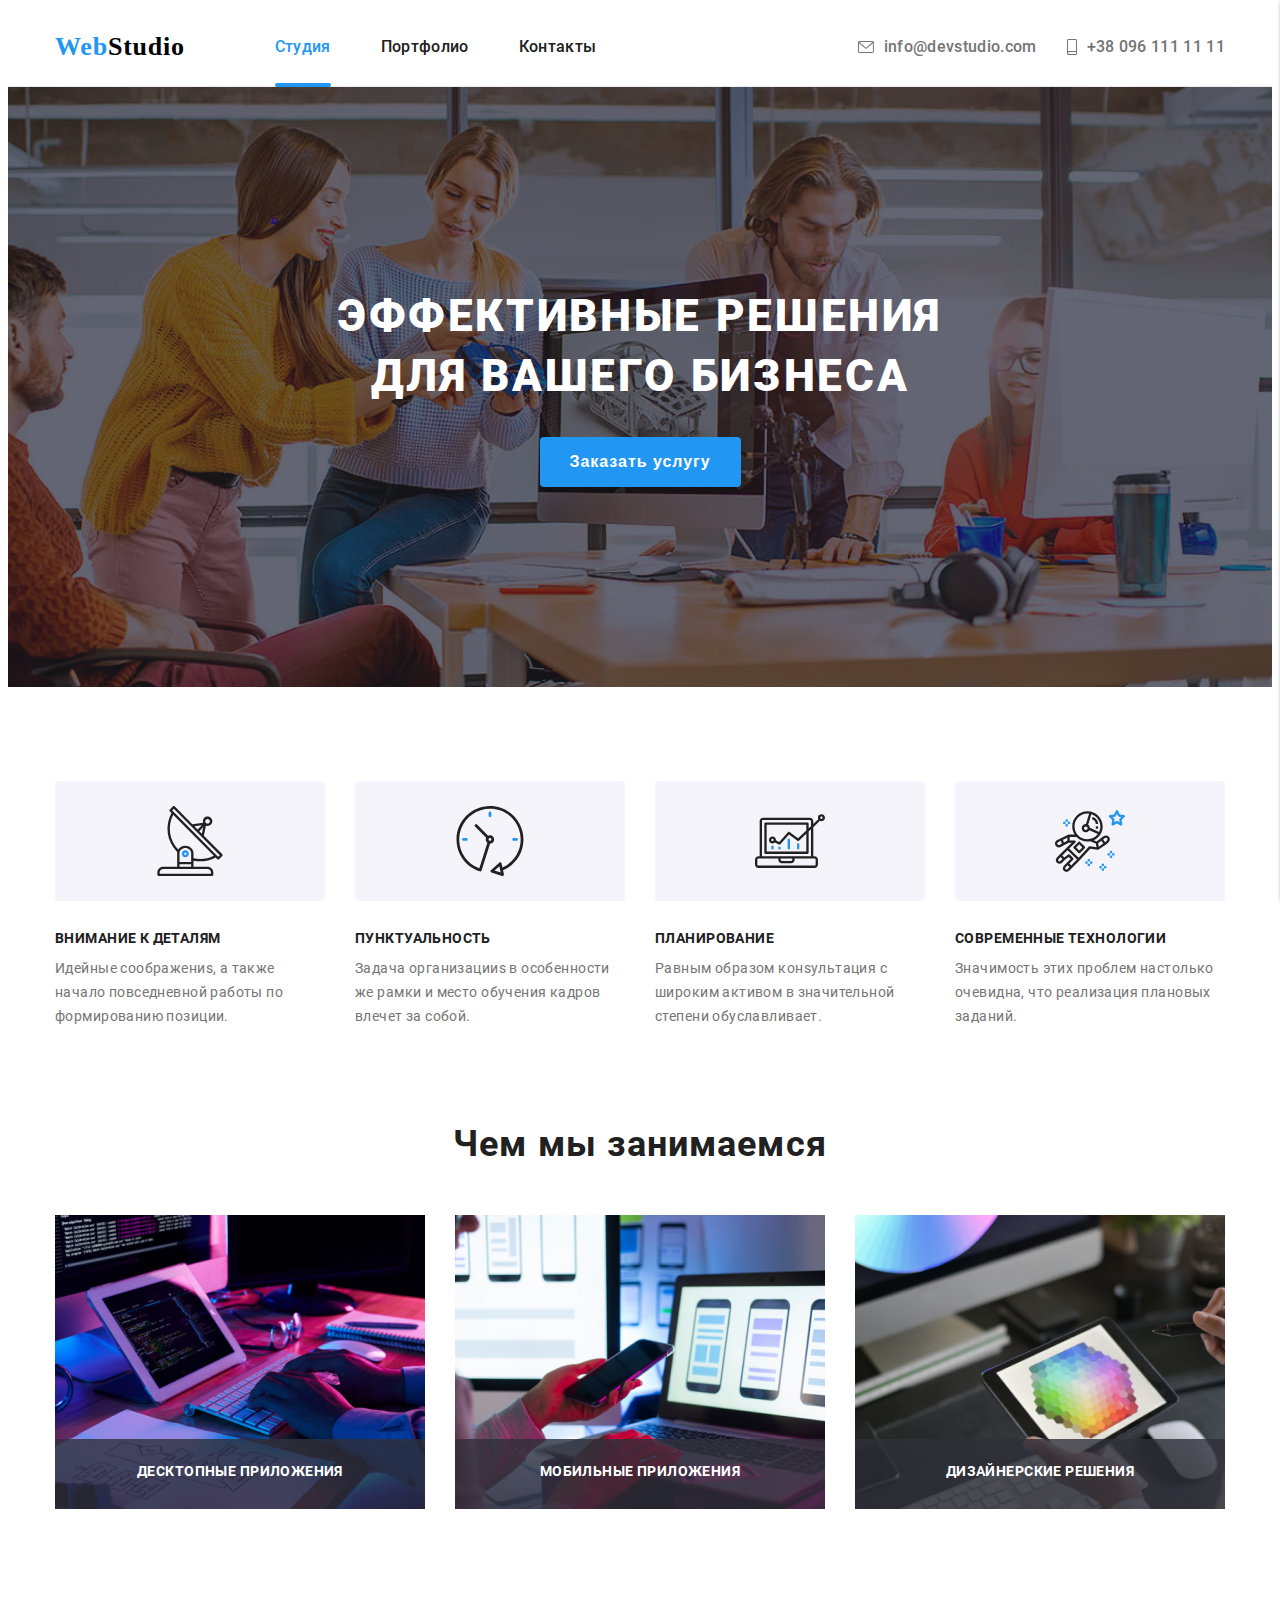
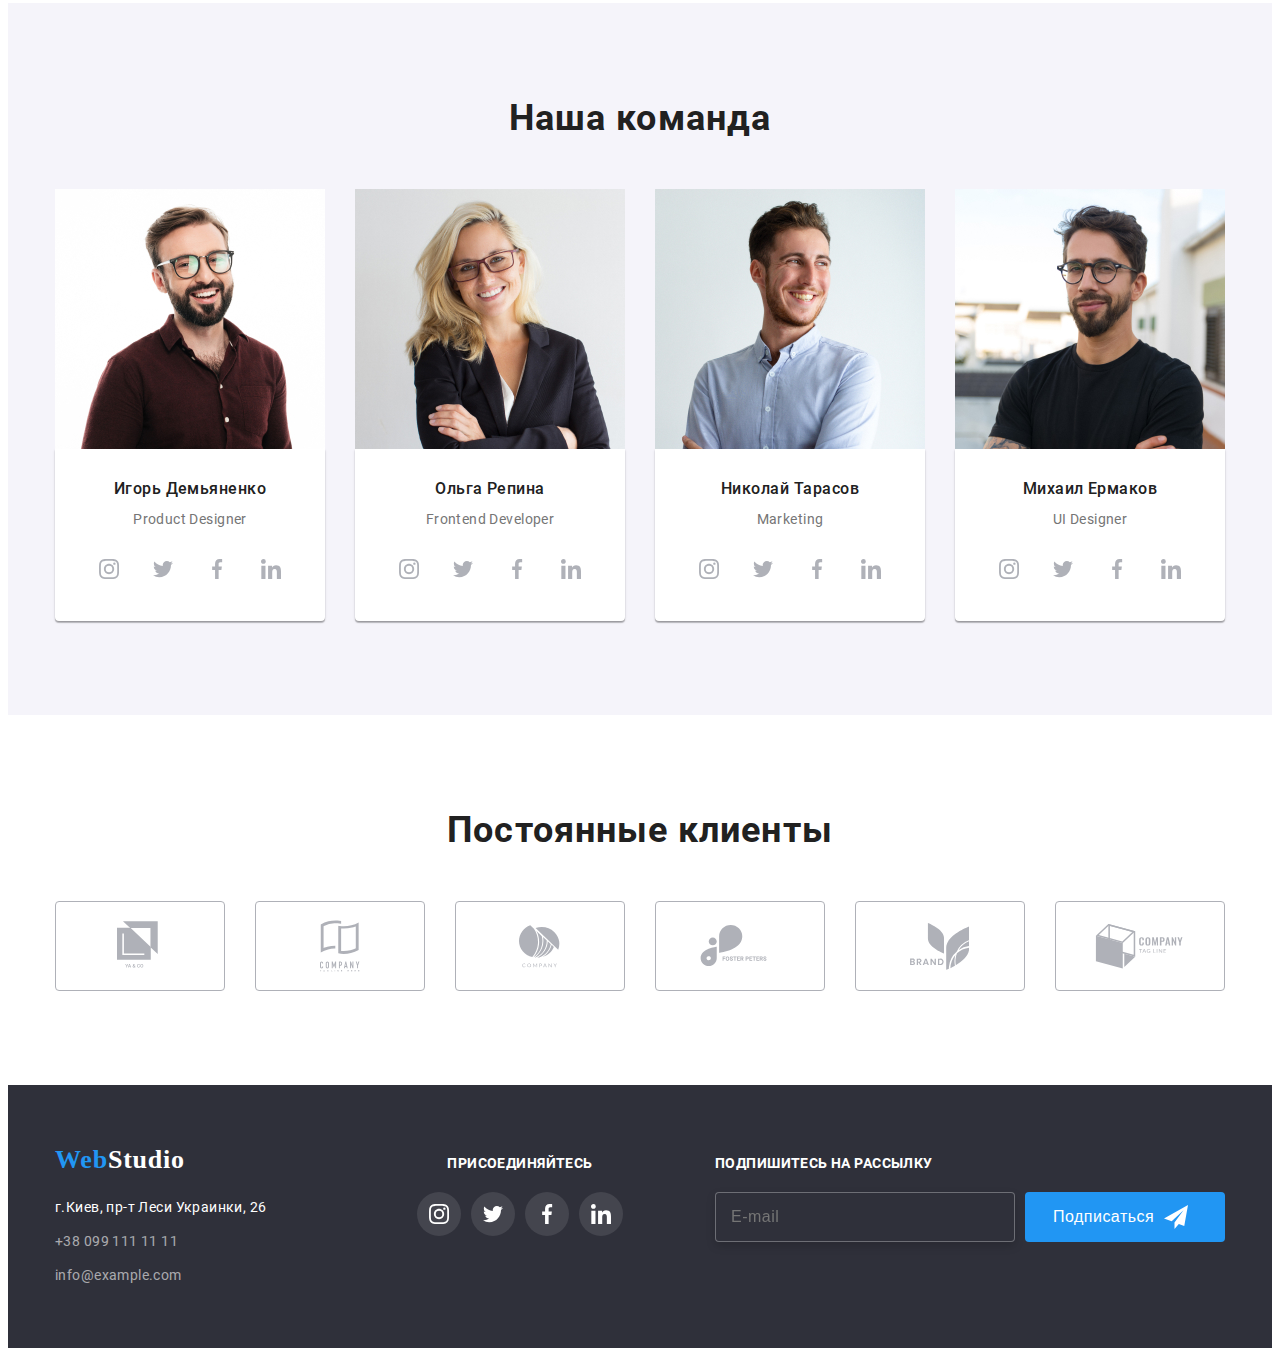
==== commit 7d58a54e: "upd" ====
--- a/index.html
+++ b/index.html
@@ -501,31 +501,31 @@
       <form name="modal-window" class="form">
         <h3 class="modal__header-text">Оставьте свои данные, мы вам перезвоним</h3>
         <div class="list">
-          <div class="form__field">
-            <label for="user-name" class="form__label">Имя</label>
-            <input type="text" class="form__input" name="modal-user-name" id="user-name">
-            <svg class="icon form__icon" width="12" height="12">
-              <use href="./images/sprite.svg#icon-modal-name"></use>
-            </svg>
-          </div>
-          <div class="form__field">
-            <label for="user-phone" class="form__label">Телефон</label>
-            <input type="tel" class="form__input" name="modal-user-phone" id="user-phone">
-            <svg class="icon form__icon" width="13" height="13">
-              <use href="./images/sprite.svg#icon-modal-phone"></use>
-            </svg>
-          </div>
-          <div class="form__field">
-            <label for="user-mail" class="form__label">Почта</label>
-            <input type="email" class="form__input" name="modal-user-mail" id="user-mail">
-            <svg class="icon form__icon" width="15" height="12">
-              <use href="./images/sprite.svg#icon-modal-mail"></use>
-            </svg>
-          </div>
-          <div class="form__field">
-            <label for="commentary-input" class="form__label modal-comment">Комментарии</label>
-            <textarea name="modal-commentary" id="commentary-input" rows="6" placeholder="Введите текст"></textarea>
-          </div>
+            <div class="form__field">
+              <label for="user-name" class="form__label">Имя</label>
+              <input type="text" class="form__input" name="modal-user-name" id="user-name">
+              <svg class="icon form__icon" width="12" height="12">
+                <use href="./images/sprite.svg#icon-modal-name"></use>
+              </svg>
+            </div>
+            <div class="form__field">
+              <label for="user-phone" class="form__label">Телефон</label>
+              <input type="tel" class="form__input" name="modal-user-phone" id="user-phone">
+              <svg class="icon form__icon" width="13" height="13">
+                <use href="./images/sprite.svg#icon-modal-phone"></use>
+              </svg>
+            </div>
+            <div class="form__field">
+              <label for="user-mail" class="form__label">Почта</label>
+              <input type="email" class="form__input" name="modal-user-mail" id="user-mail">
+              <svg class="icon form__icon" width="15" height="12">
+                <use href="./images/sprite.svg#icon-modal-mail"></use>
+              </svg>
+            </div>
+            <div class="form__field">
+              <label for="commentary-input" class="form__label modal-comment">Комментарии</label>
+              <textarea name="modal-commentary" id="commentary-input" rows="6" placeholder="Введите текст"></textarea>
+            </div>
         </div>
         <label for="modal-checkbox" class="form__agreement">
           <input type="checkbox" name="modal-checkbox" id="modal-checkbox" class="form__checkbox visually-hidden">
--- a/css/styles.min.css
+++ b/css/styles.min.css
@@ -1,2 +1,2 @@
-:root{--main-text-color: hsl(0, 0%, 46%);--title-color: rgb(33, 33, 33);--footer-bg-color: rgb(47, 48, 58);--accent-color: rgb(33, 150, 243);--pure-white-color: rgb(255, 255, 255);--team-bg-color: rgb(245, 244, 250);--footer-text-color: rgba(255, 255, 255, 0.6);--img-shadow-color: rgb(0, 0, 0);--portfolio-img-border-color: rgb(238, 238, 238);--social-icons-color: rgb(175, 177, 184);--modal-bg-color: rgba(0, 0, 0, 0.2);--modal-btn-color: rgb(24, 140, 232);--header-text-color: rgb(236, 236, 236);--grid-item: 3;--transition-function: cubic-bezier(0.4, 0, 0.2, 1);--transition-time: 250ms}@font-face{font-family:"Raleway";font-style:normal;font-weight:700;src:url("../fonts/raleway-v19-latin_cyrillic-700.eot");src:local(""),url("../fonts/raleway-v19-latin_cyrillic-700.eot?#iefix") format("embedded-opentype"),url("../fonts/raleway-v19-latin_cyrillic-700.woff2") format("woff2"),url("../fonts/raleway-v19-latin_cyrillic-700.woff") format("woff"),url("../fonts/raleway-v19-latin_cyrillic-700.ttf") format("truetype"),url("../fonts/raleway-v19-latin_cyrillic-700.svg#Raleway") format("svg")}@font-face{font-family:"Roboto";font-style:normal;font-weight:400;src:url("../fonts/roboto-v27-latin_cyrillic-regular.eot");src:local(""),url("../fonts/roboto-v27-latin_cyrillic-regular.eot?#iefix") format("embedded-opentype"),url("../fonts/roboto-v27-latin_cyrillic-regular.woff2") format("woff2"),url("../fonts/roboto-v27-latin_cyrillic-regular.woff") format("woff"),url("../fonts/roboto-v27-latin_cyrillic-regular.ttf") format("truetype"),url("../fonts/roboto-v27-latin_cyrillic-regular.svg#Roboto") format("svg")}@font-face{font-family:"Roboto";font-style:normal;font-weight:500;src:url("../fonts/roboto-v27-latin_cyrillic-500.eot");src:local(""),url("../fonts/roboto-v27-latin_cyrillic-500.eot?#iefix") format("embedded-opentype"),url("../fonts/roboto-v27-latin_cyrillic-500.woff2") format("woff2"),url("../fonts/roboto-v27-latin_cyrillic-500.woff") format("woff"),url("../fonts/roboto-v27-latin_cyrillic-500.ttf") format("truetype"),url("../fonts/roboto-v27-latin_cyrillic-500.svg#Roboto") format("svg")}@font-face{font-family:"Roboto";font-style:normal;font-weight:700;src:url("../fonts/roboto-v27-latin_cyrillic-700.eot");src:local(""),url("../fonts/roboto-v27-latin_cyrillic-700.eot?#iefix") format("embedded-opentype"),url("../fonts/roboto-v27-latin_cyrillic-700.woff2") format("woff2"),url("../fonts/roboto-v27-latin_cyrillic-700.woff") format("woff"),url("../fonts/roboto-v27-latin_cyrillic-700.ttf") format("truetype"),url("../fonts/roboto-v27-latin_cyrillic-700.svg#Roboto") format("svg")}@font-face{font-family:"Roboto";font-style:normal;font-weight:900;src:url("../fonts/roboto-v27-latin_cyrillic-900.eot");src:local(""),url("../fonts/roboto-v27-latin_cyrillic-900.eot?#iefix") format("embedded-opentype"),url("../fonts/roboto-v27-latin_cyrillic-900.woff2") format("woff2"),url("../fonts/roboto-v27-latin_cyrillic-900.woff") format("woff"),url("../fonts/roboto-v27-latin_cyrillic-900.ttf") format("truetype"),url("../fonts/roboto-v27-latin_cyrillic-900.svg#Roboto") format("svg")}html{box-sizing:border-box}*,*::before,*::after{box-sizing:inherit}h1,h2,h3,h4,h5,h6,p{margin-top:0}ul{padding:0}img{display:block;max-width:100%;height:auto}body{font-family:"Roboto", sans-serif;font-size:14px;font-weight:400;line-height:1.71;letter-spacing:0.03em;color:var(--main-text-color)}.visually-hidden{position:absolute !important;clip:rect(1px 1px 1px 1px);clip:rect(1px, 1px, 1px, 1px);padding:0 !important;border:0 !important;height:1px !important;width:1px !important;overflow:hidden}address{font-style:normal}.link{text-decoration:none;color:inherit;transition:color var(--transition-time) var(--transition-function),fill var(--transition-time) var(--transition-function),box-shadow var(--transition-time) var(--transition-function)}.link:hover,.link:focus{color:var(--accent-color)}.list{list-style:none;margin:0}.current{color:var(--accent-color)}.current::after{content:"";position:absolute;width:100%;border-bottom:4px solid var(--accent-color);border-radius:2px;bottom:-1px}.container{max-width:1200px;padding-right:15px;padding-left:15px;margin-right:auto;margin-left:auto}@media screen and (min-width: 480px){.container{max-width:480px}}@media screen and (min-width: 768px){.container{max-width:768px}}@media screen and (min-width: 1200px){.container{max-width:1200px}}.button{font-weight:500;font-size:16px;line-height:1.62;text-align:center;letter-spacing:0.03em;color:var(--title-color);background:var(--team-bg-color);border-radius:4px;border-width:0;cursor:pointer;padding:5px 20px;transition:color var(--transition-time) var(--transition-function),background-color var(--transition-time) var(--transition-function),box-shadow var(--transition-time) var(--transition-function)}.button:hover,.button:focus{color:var(--pure-white-color);background-color:var(--accent-color)}.socials-list{display:inline-flex;justify-content:center}.socials-list__item:not(:last-child){margin-right:10px}.footer-socials{display:flex;flex-direction:column;justify-content:center}.footer-socials .socials-list__link{background-color:rgba(255,255,255,0.1)}@media screen and (min-width: 480px) and (max-width: 1200px){.footer-socials{text-align:center}}.socials-list__link{display:flex;justify-content:center;align-items:center;width:44px;height:44px;border-radius:50%;fill:var(--social-icons-color);transition:color var(--transition-time) var(--transition-function),fill var(--transition-time) var(--transition-function),background-color var(--transition-time) var(--transition-function)}.socials-list__link:hover,.socials-list__link:focus{fill:var(--pure-white-color);background-color:var(--accent-color)}.title-heading{font-weight:700;font-size:36px;line-height:1.17;text-align:center;letter-spacing:0.03em;color:var(--title-color);margin-bottom:50px}@media screen and (min-width: 480px) and (max-width: 1200px){.title-heading{margin-bottom:30px}}.backdrop{position:fixed;width:100%;height:100%;top:0;left:0;background-color:var(--modal-bg-color);opacity:1;transition:opacity 300ms var(--transition-function),background-color 300ms var(--transition-function)}.backdrop.is-hidden{opacity:0;visibility:hidden;pointer-events:none}.backdrop.is-hidden .modal{background-color:var(--pure-white-color)}.modal{position:absolute;top:50%;left:50%;width:100%;max-width:530px;max-height:580px;background-color:var(--pure-white-color);box-shadow:0px 1px 3px rgba(0,0,0,0.12),0px 1px 1px rgba(0,0,0,0.14),0px 2px 1px rgba(0,0,0,0.2);border-radius:4px;visibility:visible;padding:40px;transform:translate(-50%, -50%) scale(1);transition:transform 300ms var(--transition-function),opacity 300ms var(--transition-function),background-color 300ms var(--transition-function)}.is-hidden .modal{transform:translateX(-100%) scale(0.3)}.modal__btn-close{position:absolute;top:10px;right:10px;width:30px;height:30px;background-color:var(--pure-white-color);border:1px solid rgba(0,0,0,0.1);border-radius:50%;box-sizing:border-box;padding:0;transition:fill var(--transition-time) var(--transition-function)}.modal__btn-close:hover{fill:var(--accent-color);background-color:var(--pure-white-color)}.modal__header-text{font-weight:700;font-size:20px;line-height:1.15;text-align:center;letter-spacing:0.03em;color:var(--title-color);margin-bottom:12px}.form__field{position:relative;margin-bottom:10px}.form__field:last-of-type{margin-bottom:0}.form__label{font-weight:400;font-size:12px;line-height:1.17;letter-spacing:0.01em}.form__input{max-width:100%;height:40px;padding-left:40px;border:1px solid rgba(33,33,33,0.2);box-sizing:border-box;border-radius:4px;cursor:pointer;transition:border-color var(--transition-time) var(--transition-function)}.form__input:focus-within+.icon{fill:var(--accent-color)}.form__input:focus{border-color:var(--accent-color);outline:none}.form__input:focus .form__icon{fill:var(--accent-color)}.form__icon{position:absolute;left:12px;top:68%;transform:translateY(-50%);display:block;margin-right:15px;transition:fill var(--transition-time) var(--transition-function)}textarea{max-width:100%;resize:none;border:1px solid rgba(33,33,33,0.2);box-sizing:border-box;border-radius:4px;padding:12px 16px;cursor:pointer;transition:border-color var(--transition-time) var(--transition-function)}textarea::placeholder{font-family:Roboto;font-style:normal;font-weight:400;font-size:14px;line-height:1.14;letter-spacing:0.01em;color:rgba(117,117,117,0.5)}textarea:focus{outline:none;border-color:var(--accent-color)}.form__agreement{display:flex;justify-content:center;align-items:center;margin:20px auto 0}.form__agreement-text{margin-left:7px;font-weight:400;font-size:14px;line-height:1.71;letter-spacing:0.03em;color:var(--main-text-color)}.form__modal-link{margin-left:5px}.form__button{display:block;margin:30px auto 0;font-weight:700;font-size:16px;line-height:1.87;text-align:center;letter-spacing:0.06em;color:var(--pure-white-color);background-color:var(--accent-color);box-shadow:0px 4px 4px rgba(0,0,0,0.15);border-radius:4px;border:none;max-width:200px;padding:10px 55px;height:50px;transition:background-color var(--transition-time) var(--transition-function)}.form__button:hover,.form__button:focus{background-color:var(--modal-btn-color);outline:none;cursor:pointer}.modal-comment{margin-bottom:5px}.form__checkbox:not(:checked)+.form__checkbox-icon{background-image:url("data:image/svg+xml;charset=UTF-8,%3csvg width='16' height='15' viewBox='0 0 16 15' fill='none' xmlns='http://www.w3.org/2000/svg'%3e%3cpath d='M14.2222 1.66667V13.3333H1.77778V1.66667H14.2222ZM14.2222 0H1.77778C0.8 0 0 0.75 0 1.66667V13.3333C0 14.25 0.8 15 1.77778 15H14.2222C15.2 15 16 14.25 16 13.3333V1.66667C16 0.75 15.2 0 14.2222 0Z' fill='%23212121'/%3e%3c/svg%3e")}.form__checkbox:checked+.form__checkbox-icon{background-image:url("data:image/svg+xml;charset=UTF-8,%3csvg width='16' height='15' viewBox='0 0 16 15' fill='none' xmlns='http://www.w3.org/2000/svg'%3e%3cpath d='M3.95703 7.75166L3.88825 7.68604L3.81923 7.75141L2.93123 8.59258L2.85486 8.66492L2.93097 8.73753L6.42671 12.0724L6.49574 12.1382L6.56476 12.0724L14.069 4.91352L14.1449 4.84116L14.069 4.76881L13.1873 3.92764L13.1183 3.86183L13.0493 3.92761L6.49577 10.1735L3.95703 7.75166Z' fill='white' stroke='white' stroke-width='0.2'/%3e%3c/svg%3e ");border-radius:25%;background-origin:border-box;background-color:var(--accent-color);border-color:var(--accent-color)}.mobile-btn{position:absolute;right:23px;background-color:transparent;border:none;width:40px;height:40px;z-index:33}@media screen and (min-width: 767px){.mobile-btn{display:none}}.mobile-btn:hover,.mobile-btn:focus{fill:var(--accent-color)}.mobile-current::after{content:"";border:none}.menu-close-icon{display:none}.is-open .menu-close-icon{display:block;position:fixed;z-index:100}.is-open .menu-open-icon{display:none}.mobile-menu{position:fixed;top:0;right:-100%;display:flex;flex-direction:column;width:100%;height:100vh;background:var(--pure-white-color);box-shadow:0px 4px 8px rgba(0,0,0,0.04),0px 2px 4px rgba(0,0,0,0.08),0px 1px 3px rgba(0,0,0,0.16);font-weight:500;font-size:40px;line-height:47px;text-align:left;letter-spacing:0.02em;padding:48px 40px;color:var(--title-color);transition:right var(--transition-time) var(--transition-function)}@media screen and (max-width: 767.98px){.mobile-menu.is-open{right:0;z-index:10}}.mobile-menu-nav{display:flex;flex-direction:column;margin-bottom:auto}.mobile-menu-nav__item:not(:last-child){margin-bottom:32px}.mobile-navigation-contact{display:flex;flex-direction:column}.mobile-navigation-contact__item:first-child{font-weight:500;font-size:34px;line-height:40px;letter-spacing:0.02em;color:var(--accent-color);margin-bottom:32px}.mobile-navigation-contact__item:last-child{font-weight:500;font-size:24px;line-height:28px;letter-spacing:0.02em}.mobile-socials{display:inline-flex;width:100%;margin-top:60px}.mobile-socials__item{font-weight:500;font-size:18px;line-height:22px;letter-spacing:0.02em;color:var(--accent-color)}.mobile-socials__item:not(:last-child){border-right:1px solid rgba(33,33,33,0.2)}.mobile-socials__link{padding:10px}.mobile-overlay.is-hidden{opacity:0;visibility:hidden;pointer-events:none}.mobile-overlay.is-hidden{opacity:0;visibility:hidden;pointer-events:none}.socials__link{padding:10px}.grid{display:flex;flex-wrap:wrap;margin-left:-30px;margin-top:-30px;text-align:center}.footer-grid{--grid-item: 4;flex-basis:calc((100% - 30px * var(--grid-item)) / var(--grid-item))}@media screen and (min-width: 768px){.footer-grid{flex-basis:calc((100% - 60px) / 2)}}@media screen and (min-width: 1200px){.footer-grid{flex-basis:calc((50% - 45px) / 2)}}.header{font-family:"Roboto", sans-serif;font-style:normal;font-weight:500;font-size:16px;line-height:1.14;letter-spacing:0.02em;color:var(--title-color);border-bottom:1px solid #ececec}.header__container{display:flex;align-items:center;margin-left:auto;max-height:80px}@media screen and (max-width: 767.98px){.header__container{max-height:60px;margin-left:0;padding:23px}}.menu{display:flex;margin:0}@media screen and (max-width: 767.98px){.menu{display:none}}.menu__item{display:inline-flex;position:relative}.menu__item:not(:last-child){margin-right:50px}.menu__link{padding:30px 0;display:flex;align-items:center}.navigation{display:flex;align-items:center;margin-right:auto}.navigation__text{display:flex;margin-right:90px;font-family:Raleway;font-weight:700;font-size:26px;line-height:1.19;letter-spacing:0.03em;color:#000000}@media screen and (max-width: 767.98px){.navigation__text{padding:25px 0}}.navigation__text--color{color:var(--accent-color)}.navigation-contact{display:flex;align-items:center;justify-content:center;color:var(--main-text-color)}@media screen and (min-width: 768px) and (max-width: 1200px){.navigation-contact{flex-direction:column;align-items:flex-start;margin-left:80px;margin-right:auto}}@media screen and (max-width: 767.98px){.navigation-contact{display:none}}.navigation-contact__item{display:flex;align-items:center}.navigation-contact__item:first-child{margin-right:30px}.navigation-contact__icon{fill:var(--main-text-color);margin-right:10px;transition:fill var(--transition-time) var(--transition-function),box-shadow var(--transition-time) var(--transition-function)}.navigation-contact__link{padding:30px 0;display:flex;align-items:center}.navigation-contact__link:hover .icon,.navigation-contact__link:focus .icon{fill:var(--accent-color)}@media screen and (min-width: 768px) and (max-width: 1200px){.navigation-contact__link{padding:10px 0}}.hero{background-color:var(--footer-bg-color);margin-left:auto;margin-right:auto;height:600px;max-width:1600px;background:linear-gradient(180deg, rgba(47,48,58,0.4), rgba(47,48,58,0.4)),url(../images/hero/hero.jpg);background-repeat:no-repeat;background-size:cover;background-position:center}@media (min-device-pixel-ratio: 2), (min-resolution: 192dpi), (min-resolution: 2dppx){.hero{background:linear-gradient(180deg, rgba(47,48,58,0.4), rgba(47,48,58,0.4)),url(./../images/hero/desktop/hero-2x-desktop.png);background-repeat:no-repeat;background-size:cover;background-position:center}}@media screen and (min-width: 480px){.hero{background:linear-gradient(180deg, rgba(47,48,58,0.4), rgba(47,48,58,0.4)),url(./../images/hero/mobile/hero-1x-mobile.png);background-repeat:no-repeat;background-size:cover;background-position:center}}@media screen and (min-width: 480px) and (min-device-pixel-ratio: 2), screen and (min-width: 480px) and (min-resolution: 192dpi), screen and (min-width: 480px) and (min-resolution: 2dppx){.hero{background:linear-gradient(180deg, rgba(47,48,58,0.4), rgba(47,48,58,0.4)),url(./../images/hero/mobile/hero-2x-mobile.png);background-repeat:no-repeat;background-size:cover;background-position:center}}@media screen and (min-width: 768px){.hero{background:linear-gradient(180deg, rgba(47,48,58,0.4), rgba(47,48,58,0.4)),url(./../images/hero/tablet/hero-1x-tablet.png);background-repeat:no-repeat;background-size:cover;background-position:center}}@media screen and (min-width: 768px) and (min-device-pixel-ratio: 2), screen and (min-width: 768px) and (min-resolution: 192dpi), screen and (min-width: 768px) and (min-resolution: 2dppx){.hero{background:linear-gradient(180deg, rgba(47,48,58,0.4), rgba(47,48,58,0.4)),url(./../images/hero/tablet/hero-2x-tablet.png);background-repeat:no-repeat;background-size:cover;background-position:center}}@media screen and (min-width: 1200px){.hero{background:linear-gradient(180deg, rgba(47,48,58,0.4), rgba(47,48,58,0.4)),url(./../images/hero/desktop/hero-1x-desktop.png);background-repeat:no-repeat;background-size:cover;background-position:center}}@media screen and (min-width: 1200px) and (min-device-pixel-ratio: 2), screen and (min-width: 1200px) and (min-resolution: 192dpi), screen and (min-width: 1200px) and (min-resolution: 2dppx){.hero{background:linear-gradient(180deg, rgba(47,48,58,0.4), rgba(47,48,58,0.4)),url(./../images/hero/desktop/hero-2x-desktop.png);background-repeat:no-repeat;background-size:cover;background-position:center}}.hero__container{padding:200px 0;text-align:center}.hero__button{font-weight:700;font-size:16px;line-height:1.87;letter-spacing:0.06em;padding:10px 30px;color:var(--pure-white-color);background-color:var(--accent-color);cursor:pointer;box-shadow:0px 4px 4px rgba(0,0,0,0.15);border-radius:4px;border-width:0}.hero__text{font-weight:900;font-size:44px;line-height:1.36;text-align:center;letter-spacing:0.06em;text-transform:uppercase;color:var(--pure-white-color);max-width:700px;margin:auto;margin-bottom:30px}.our-advantages{padding-top:94px}@media screen and (min-width: 480px) and (max-width: 1200px){.our-advantages{padding:60px 0}}.advantages__item{text-align:center;--grid-item: 1;flex-basis:calc((100% - 30px * var(--grid-item)) / var(--grid-item));margin-left:30px;margin-top:30px}@media screen and (min-width: 768px){.advantages__item{--grid-item: 2}}@media screen and (min-width: 1200px){.advantages__item{--grid-item: 4}}.advantages__item::before{margin-bottom:30px;content:"";display:block;background-repeat:no-repeat;background-position:50% 50%;max-width:270px;height:120px;background-color:var(--team-bg-color);border-radius:4px}.advantages__item:nth-of-type(1)::before{background-image:url("data:image/svg+xml;charset=UTF-8,%3csvg width='70' height='70' viewBox='0 0 70 70' fill='none' xmlns='http://www.w3.org/2000/svg'%3e%3cpath d='M67.3163 48.3385L48.8468 29.7337L50.8966 19.6373C51.4256 19.8438 51.9879 19.9517 52.5556 19.9558H52.5696C55.1777 19.9866 57.3169 17.8974 57.3479 15.2893C57.3788 12.6812 55.2894 10.542 52.6813 10.5111C50.0732 10.4803 47.934 12.5695 47.9031 15.1776C47.8965 15.7357 47.9888 16.2905 48.176 16.8163L37.326 18.1405L19.6276 0.35C19.4105 0.128479 19.1141 0.00247917 18.804 0C18.4977 0.00160417 18.2044 0.123521 17.9873 0.3395L14.6786 3.6295C14.2232 4.08508 14.2232 4.82358 14.6786 5.27917L16.459 7.08517C9.56162 19.7681 11.8019 35.4741 21.9703 45.7228C22.0636 45.8121 22.1718 45.8843 22.29 45.9363C22.2165 46.3311 22.1781 46.7317 22.1756 47.1333V60.6667H8.17562C4.95562 60.6705 2.34608 63.28 2.34229 66.5V68.8333C2.34229 69.4776 2.86466 70 3.50895 70H57.1756C57.8199 70 58.3423 69.4776 58.3423 68.8333V66.5C58.3385 63.28 55.729 60.6705 52.509 60.6667H38.509V54.6688C40.7021 55.1288 42.9367 55.3633 45.1776 55.3688C50.5548 55.363 55.8464 54.0225 60.5776 51.4675L62.3673 53.2677C62.5844 53.4892 62.8808 53.6152 63.191 53.6177C63.4972 53.6161 63.7905 53.4941 64.0076 53.2782L67.3163 49.9882C67.7717 49.5326 67.7717 48.7941 67.3163 48.3385ZM50.9246 13.6348C51.8383 12.726 53.3157 12.7301 54.2244 13.6437C55.1332 14.5574 55.1291 16.0348 54.2155 16.9435C53.7781 17.3785 53.1864 17.6226 52.5695 17.6225H52.5625C51.2739 17.6158 50.2345 16.5658 50.2412 15.2771C50.2445 14.6602 50.4918 14.0699 50.9291 13.6348H50.9246ZM48.1783 21.301L46.8693 27.7445L44.298 25.158L48.1783 21.301ZM46.853 19.3282L42.653 23.5037L39.4038 20.237L46.853 19.3282ZM52.509 63C54.442 63 56.009 64.567 56.009 66.5V67.6667H4.67562V66.5C4.67562 64.567 6.2426 63 8.17562 63H52.509ZM36.1756 58.3333V60.6667H24.509V58.3333H36.1756ZM24.509 56V47.1333C24.509 44.303 27.1258 42 30.3423 42C33.5588 42 36.1756 44.303 36.1756 47.1333V56H24.509ZM38.509 52.29V47.1333C38.509 43.0162 34.8456 39.6667 30.3423 39.6667C27.4306 39.622 24.7079 41.1041 23.165 43.5738C14.2887 34.2249 12.2899 20.2875 18.1805 8.82073L58.872 49.7455C52.5886 52.9419 45.3857 53.8418 38.509 52.29ZM63.2038 50.7943L61.56 49.1412L18.7923 6.11567L17.1415 4.46133L18.7923 2.81633L36.15 20.272C36.1581 20.272 36.1628 20.2872 36.171 20.293L64.8593 49.1493L63.2038 50.7943Z' fill='%23212121'/%3e%3cpath d='M30.3528 44.3333H30.3423C28.4093 44.3304 26.84 45.895 26.837 47.8281C26.8341 49.7611 28.3988 51.3304 30.3318 51.3333H30.3423C32.2753 51.3362 33.8446 49.7716 33.8475 47.8386C33.8505 45.9055 32.2858 44.3362 30.3528 44.3333ZM31.1695 48.6605C30.9498 48.8789 30.6522 49.0012 30.3423 49C29.698 48.9966 29.1784 48.4716 29.1817 47.8273C29.1834 47.5189 29.307 47.2237 29.5256 47.0062C29.7428 46.7902 30.036 46.6683 30.3423 46.6667C30.9866 46.67 31.5062 47.195 31.5028 47.8393C31.5012 48.1477 31.3776 48.4429 31.159 48.6605H31.1695Z' fill='%232196F3'/%3e%3c/svg%3e");max-width:100%}.advantages__item:nth-of-type(2)::before{background-image:url("data:image/svg+xml;charset=UTF-8,%3csvg width='70' height='70' viewBox='0 0 70 70' fill='none' xmlns='http://www.w3.org/2000/svg'%3e%3cg clip-path='url(%23clip0)'%3e%3cpath d='M68.4614 33.4715C68.4576 14.9819 53.4656 -0.00373771 34.9754 6.99302e-07C16.4858 0.00373911 1.50017 14.9963 1.50391 33.4859C1.50711 48.0502 10.9252 60.9413 24.7995 65.3713C24.9319 65.413 25.0697 65.4343 25.2081 65.4338C25.4719 65.4333 25.7304 65.3628 25.9573 65.2287C26.2527 65.0541 26.4732 64.7764 26.5768 64.449L35.0315 37.6521C37.3429 37.6404 39.2068 35.7568 39.1945 33.4459C39.1827 31.1345 37.2997 29.2706 34.9883 29.2824C34.3666 29.285 33.753 29.4282 33.1944 29.7011L22.0251 18.5302C21.4707 17.9951 20.5879 18.0106 20.0528 18.5644C19.5305 19.1054 19.5305 19.962 20.0528 20.503L31.2162 31.6792C30.3596 33.4277 30.8493 35.5383 32.3895 36.7303L24.3338 62.2647C8.41354 56.4002 0.261689 38.7405 6.12618 22.8203C11.9907 6.90002 29.6503 -1.25183 45.5706 4.61266C61.4909 10.4771 69.6427 28.1374 63.7782 44.0571C60.913 51.8351 55.0261 58.1252 47.4548 61.4989L46.5842 57.3989C46.4251 56.6454 45.6844 56.1636 44.9308 56.3233C44.6931 56.3741 44.4726 56.4857 44.291 56.6475L35.8978 64.1409C35.322 64.653 35.2708 65.5347 35.7835 66.1105C35.9501 66.2974 36.1637 66.4362 36.403 66.5126L47.1188 69.9327C47.8521 70.1682 48.6377 69.765 48.8732 69.0312C48.948 68.7994 48.9603 68.5527 48.9101 68.3145L48.0545 64.2915C60.4452 59.0678 68.4902 46.918 68.4614 33.4715ZM34.9829 32.0766C35.753 32.0766 36.3779 32.7014 36.3779 33.4715C36.3779 34.2422 35.753 34.8665 34.9829 34.8665C34.2123 34.8665 33.588 34.2422 33.588 33.4715C33.588 32.7014 34.2123 32.0766 34.9829 32.0766ZM39.5774 64.5916L44.3551 60.3298L45.6737 66.543L39.5774 64.5916Z' fill='%23212121'/%3e%3cpath d='M33.5879 6.96729V9.7572C33.5879 10.5278 34.2122 11.1522 34.9828 11.1522C35.753 11.1522 36.3778 10.5278 36.3778 9.7572V6.96729C36.3778 6.19717 35.753 5.57233 34.9828 5.57233C34.2122 5.57233 33.5879 6.19717 33.5879 6.96729Z' fill='%232196F3'/%3e%3cpath d='M8.4787 32.0765C7.70805 32.0765 7.08374 32.7014 7.08374 33.4715C7.08374 34.2421 7.70805 34.8665 8.4787 34.8665H11.2686C12.0393 34.8665 12.6636 34.2421 12.6636 33.4715C12.6636 32.7014 12.0393 32.0765 11.2686 32.0765H8.4787Z' fill='%232196F3'/%3e%3cpath d='M61.4866 34.8665C62.2572 34.8665 62.8815 34.2421 62.8815 33.4715C62.8815 32.7014 62.2572 32.0765 61.4866 32.0765H58.6967C57.9265 32.0765 57.3017 32.7014 57.3017 33.4715C57.3017 34.2421 57.9265 34.8665 58.6967 34.8665H61.4866Z' fill='%232196F3'/%3e%3c/g%3e%3cdefs%3e%3cclipPath id='clip0'%3e%3crect width='70' height='70' fill='white'/%3e%3c/clipPath%3e%3c/defs%3e%3c/svg%3e");max-width:100%}.advantages__item:nth-of-type(3)::before{background-image:url("data:image/svg+xml;charset=UTF-8,%3csvg width='70' height='70' viewBox='0 0 70 70' fill='none' xmlns='http://www.w3.org/2000/svg'%3e%3cg clip-path='url(%23clip0)'%3e%3cpath d='M32.6496 32.7351H34.9817V43.2296H32.6496V32.7351Z' fill='%232196F3'/%3e%3cpath d='M41.978 37.3993H44.3101V43.2296H41.978V37.3993Z' fill='%232196F3'/%3e%3cpath d='M23.3211 40.8975H25.6532V43.2296H23.3211V40.8975Z' fill='%232196F3'/%3e%3cpath d='M16.3248 39.7314H18.6569V43.2295H16.3248V39.7314Z' fill='%232196F3'/%3e%3cpath d='M3.49817 61.8865H59.4689C61.4007 61.8865 62.967 60.3202 62.967 58.3883V53.7241C62.967 51.7923 61.4007 50.2259 59.4689 50.2259H58.3028V21.1469L64.9262 14.8725C66.4635 15.6303 68.3242 15.1702 69.3302 13.7816C70.3369 12.3935 70.1957 10.4821 68.9966 9.25684C67.7975 8.03157 65.8901 7.8488 64.4798 8.82412C63.0701 9.80001 62.569 11.6499 63.2933 13.2037L58.3028 17.9345V15.2443C58.3028 13.3124 56.7365 11.7461 54.8046 11.7461H8.16239C6.23054 11.7461 4.66422 13.3124 4.66422 15.2443V50.2259H3.49817C1.56632 50.2259 0 51.7923 0 53.7241V58.3883C0 60.3202 1.56632 61.8865 3.49817 61.8865ZM66.4652 10.58C67.1091 10.58 67.6312 11.1021 67.6312 11.7461C67.6312 12.39 67.1091 12.9121 66.4652 12.9121C65.8212 12.9121 65.2991 12.39 65.2991 11.7461C65.2991 11.1021 65.8212 10.58 66.4652 10.58ZM6.99634 15.2443C6.99634 14.6003 7.51844 14.0782 8.16239 14.0782H54.8046C55.4486 14.0782 55.9707 14.6003 55.9707 15.2443V20.1414L53.6386 22.3573V17.5764C53.6386 16.9324 53.1165 16.4103 52.4725 16.4103H10.4945C9.85055 16.4103 9.32845 16.9324 9.32845 17.5764V46.7278C9.32845 47.3717 9.85055 47.8938 10.4945 47.8938H52.4725C53.1165 47.8938 53.6386 47.3717 53.6386 46.7278V25.5651L55.9707 23.3554V50.2259H6.99634V15.2443ZM17.4908 30.403C15.9131 30.3984 14.5279 31.4495 14.1083 32.9703C13.6886 34.491 14.3383 36.104 15.6951 36.9091C17.0513 37.7142 18.7793 37.5121 19.9129 36.4149L23.9662 38.4487C24.4371 38.6844 25.0081 38.5739 25.3583 38.1805L33.9745 28.4871L42.4443 34.8338C42.8987 35.1743 43.5329 35.1378 43.9452 34.7478L51.3065 27.7748V45.5617H11.6606V18.7424H51.3065V24.5619L43.0564 32.3747L34.5154 25.9716C34.0303 25.6084 33.3476 25.6767 32.9445 26.1294L24.2099 35.9571L20.9446 34.3242C20.9685 34.1841 20.9833 34.0429 20.989 33.9012C20.989 31.9693 19.4227 30.403 17.4908 30.403ZM18.6569 33.9012C18.6569 34.5451 18.1348 35.0672 17.4908 35.0672C16.8469 35.0672 16.3248 34.5451 16.3248 33.9012C16.3248 33.2572 16.8469 32.7351 17.4908 32.7351C18.1348 32.7351 18.6569 33.2572 18.6569 33.9012ZM25.6532 52.5581H37.3138V53.7241C37.3138 54.3681 36.7917 54.8902 36.1477 54.8902H26.8193C26.1753 54.8902 25.6532 54.3681 25.6532 53.7241V52.5581ZM2.33211 53.7241C2.33211 53.0802 2.85422 52.5581 3.49817 52.5581H23.3211V53.7241C23.3211 55.656 24.8874 57.2223 26.8193 57.2223H36.1477C38.0796 57.2223 39.6459 55.656 39.6459 53.7241V52.5581H59.4689C60.1128 52.5581 60.6349 53.0802 60.6349 53.7241V58.3883C60.6349 59.0323 60.1128 59.5544 59.4689 59.5544H3.49817C2.85422 59.5544 2.33211 59.0323 2.33211 58.3883V53.7241Z' fill='%23212121'/%3e%3c/g%3e%3cdefs%3e%3cclipPath id='clip0'%3e%3crect width='70' height='70' fill='white'/%3e%3c/clipPath%3e%3c/defs%3e%3c/svg%3e");max-width:100%}.advantages__item:nth-of-type(4)::before{background-image:url("data:image/svg+xml;charset=UTF-8,%3csvg width='70' height='70' viewBox='0 0 70 70' fill='none' xmlns='http://www.w3.org/2000/svg'%3e%3cpath d='M69.9433 9.89637C69.8056 9.47513 69.4416 9.16724 69.0018 9.10298L64.8228 8.49512L62.9526 4.70809C62.5606 3.91005 61.2527 3.91005 60.8608 4.70809L58.9906 8.49512L54.8114 9.10312C54.3716 9.16724 54.0076 9.47418 53.8687 9.89651C53.7323 10.3188 53.8453 10.7831 54.1639 11.0924L57.1891 14.0407L56.4752 18.2034C56.4005 18.6409 56.5802 19.0831 56.9384 19.3445C57.3012 19.6082 57.7748 19.6407 58.168 19.4331L61.9061 17.4672L65.6442 19.4331C65.8146 19.5229 66.0024 19.5672 66.1879 19.5672C66.4294 19.5672 66.671 19.4925 66.874 19.3443C67.2333 19.0831 67.413 18.6408 67.3372 18.2033L66.6233 14.0405L69.6485 11.0923C69.9654 10.7819 70.0798 10.3187 69.9433 9.89637ZM64.5556 12.7991C64.2815 13.0662 64.1555 13.4536 64.2208 13.8316L64.6385 16.2688L62.4499 15.1184C62.2795 15.0286 62.0929 14.9843 61.9061 14.9843C61.7195 14.9843 61.534 15.0286 61.3624 15.1184L59.1736 16.2688L59.5913 13.8316C59.6567 13.4536 59.5306 13.0675 59.2565 12.7991L57.4843 11.0724L59.932 10.7166C60.3124 10.6617 60.6402 10.4226 60.8106 10.0783L61.9049 7.86169L62.9992 10.0783C63.1696 10.4225 63.4974 10.6617 63.8778 10.7166L66.3255 11.0724L64.5556 12.7991Z' fill='%232196F3'/%3e%3cpath d='M57.167 44.8923H54.8336V47.2257H57.167V44.8923Z' fill='%232196F3'/%3e%3cpath d='M57.167 49.5591H54.8336V51.8925H57.167V49.5591Z' fill='%232196F3'/%3e%3cpath d='M59.5004 47.2257H57.167V49.5591H59.5004V47.2257Z' fill='%232196F3'/%3e%3cpath d='M54.8337 47.2257H52.5003V49.5591H54.8337V47.2257Z' fill='%232196F3'/%3e%3cpath d='M49.0002 57.7259H46.6668V60.0593H49.0002V57.7259Z' fill='%232196F3'/%3e%3cpath d='M49.0002 62.3926H46.6668V64.726H49.0002V62.3926Z' fill='%232196F3'/%3e%3cpath d='M51.3337 60.0593H49.0002V62.3927H51.3337V60.0593Z' fill='%232196F3'/%3e%3cpath d='M46.6668 60.0593H44.3334V62.3927H46.6668V60.0593Z' fill='%232196F3'/%3e%3cpath d='M35 53.0592H32.6666V55.3926H35V53.0592Z' fill='%232196F3'/%3e%3cpath d='M35 57.7259H32.6666V60.0593H35V57.7259Z' fill='%232196F3'/%3e%3cpath d='M37.3334 55.3925H35V57.7259H37.3334V55.3925Z' fill='%232196F3'/%3e%3cpath d='M32.6666 55.3925H30.3332V57.7259H32.6666V55.3925Z' fill='%232196F3'/%3e%3cpath d='M12.833 13.3918H10.4996V15.7252H12.833V13.3918Z' fill='%232196F3'/%3e%3cpath d='M12.833 18.0587H10.4996V20.3921H12.833V18.0587Z' fill='%232196F3'/%3e%3cpath d='M15.1663 15.7252H12.8329V18.0586H15.1663V15.7252Z' fill='%232196F3'/%3e%3cpath d='M10.4996 15.7252H8.1662V18.0586H10.4996V15.7252Z' fill='%232196F3'/%3e%3cpath d='M54.0635 30.9738C53.4348 30.1256 52.5119 29.5797 51.4642 29.4326C50.4119 29.2833 49.3735 29.5597 48.5335 30.2026L45.7952 32.3014L45.794 32.3026L41.6429 35.4025L38.6725 34.2194C43.9692 31.8429 47.6712 26.545 47.6712 20.3942C47.6712 12.0314 40.8402 5.22736 32.4436 5.22736C24.047 5.22736 17.2162 12.0314 17.2162 20.3942C17.2162 23.4253 18.1226 26.2439 19.6662 28.6158L13.6204 28.5633C13.6169 28.5633 13.6134 28.5633 13.6099 28.5633C13.5912 28.5633 13.5761 28.5726 13.5586 28.5738C13.4431 28.5785 13.3299 28.6018 13.2191 28.6415C13.1911 28.652 13.162 28.6579 13.1352 28.6706C13.1212 28.6765 13.1072 28.6776 13.0932 28.6846L6.02078 32.1764C6.01955 32.1764 6.01846 32.1764 6.01846 32.1775L1.87663 34.1693C1.8311 34.1891 1.78448 34.2159 1.73895 34.2462C0.0880496 35.3452 -0.474284 37.5036 0.429989 39.2676C0.911793 40.2056 1.73198 40.8963 2.74003 41.2124C3.12859 41.3337 3.52521 41.3933 3.91952 41.3933C4.55308 41.3933 5.18077 41.2381 5.75582 40.9313L8.79157 39.3167L13.7441 36.7593L16.7122 36.7418L4.80848 48.5884C4.80738 48.5896 4.80615 48.5896 4.80492 48.5907L1.8765 51.5074C1.18469 52.1958 0.80433 53.1092 0.80433 54.0835C0.80433 55.0565 1.18469 55.9723 1.8765 56.6619C2.58703 57.3689 3.52152 57.7235 4.45601 57.7235C5.39173 57.7235 6.32498 57.3689 7.03785 56.6619L9.91254 53.7988L13.7206 50.9556L15.6912 52.9179L11.8376 56.7551C11.8365 56.7564 11.8352 56.7564 11.834 56.7575L8.90559 59.6741C8.21378 60.3625 7.83343 61.2759 7.83343 62.2502C7.83343 63.2233 8.21378 64.139 8.90559 64.8286C9.61613 65.5356 10.5518 65.8903 11.4863 65.8903C12.4208 65.8903 13.3565 65.5356 14.0682 64.8286L16.9977 61.912L21.6842 57.2453C21.6854 57.244 21.6854 57.2429 21.6865 57.2417L23.8951 55.0542L23.8869 55.046C23.9009 55.032 23.9207 55.0272 23.9348 55.0122L35.2353 42.6349L42.8281 43.7152C42.8829 43.7234 42.9377 43.7269 42.9926 43.7269C43.1338 43.7269 43.2703 43.6931 43.4021 43.6429C43.4406 43.629 43.4744 43.6102 43.5106 43.5916C43.5526 43.5706 43.5969 43.559 43.6367 43.5322L50.6659 38.8655C50.6916 38.848 50.7056 38.8199 50.73 38.8013C50.758 38.7792 50.7931 38.7699 50.8186 38.7453L53.5999 36.1401C55.0471 34.7841 55.2466 32.5628 54.0635 30.9738ZM4.66027 38.8722C4.28114 39.0752 3.85061 39.1159 3.43881 38.9854C3.03042 38.8582 2.69915 38.5793 2.50541 38.2025C2.15308 37.5164 2.35721 36.6811 2.97436 36.2296L5.84796 34.8471L6.53977 36.8689L6.8303 37.7182L4.66027 38.8722ZM12.3102 34.874L8.92336 36.6241L8.36459 34.9907L7.96331 33.8169L12.3968 31.6282L12.3102 34.874ZM45.3402 20.3919C45.3402 22.4009 44.8607 24.2957 44.03 25.9907L34.8832 21.8362C34.7875 20.5821 34.1366 19.4842 33.1589 18.8005L36.3615 8.16849C41.5626 9.82295 45.3402 14.6752 45.3402 20.3919ZM19.5519 20.3919C19.5519 13.3159 25.3363 7.55831 32.4461 7.55831C32.9991 7.55831 33.5404 7.60493 34.0759 7.67261L30.9434 18.0713C30.9014 18.0701 30.8617 18.0585 30.8185 18.0585C28.5598 18.0585 26.7222 19.8901 26.7222 22.1419C26.7222 24.3936 28.5598 26.2254 30.8185 26.2254C32.3375 26.2254 33.65 25.3866 34.3582 24.1591L42.8073 27.9975C40.4564 31.1615 36.6938 33.2255 32.4459 33.2255C25.3363 33.2255 19.5519 27.4679 19.5519 20.3919ZM32.5814 22.1419C32.5814 23.1068 31.7903 23.8919 30.8185 23.8919C29.8467 23.8919 29.0557 23.1068 29.0557 22.1419C29.0557 21.1771 29.8467 20.3919 30.8185 20.3919C31.7903 20.3919 32.5814 21.1771 32.5814 22.1419ZM5.39186 55.0074C4.87506 55.5196 4.03846 55.5185 3.52289 55.0087C3.27433 54.7601 3.13788 54.4324 3.13788 54.0835C3.13788 53.7358 3.27433 53.4079 3.52289 53.1618L5.62743 51.0652L7.48944 52.9191L5.39186 55.0074ZM12.4222 63.1743C11.9054 63.6865 11.0677 63.6877 10.552 63.1755C10.3034 62.927 10.167 62.5993 10.167 62.2503C10.167 61.9027 10.3034 61.5748 10.552 61.3287L12.6579 59.231L13.5388 60.1073L14.5211 61.0849L12.4222 63.1743ZM20.0384 55.5862C20.0371 55.5873 20.036 55.5873 20.0348 55.5885L16.1742 59.4385L15.2933 58.5623L14.311 57.5846L18.168 53.7451C18.168 53.7451 18.168 53.7451 18.168 53.744C18.1693 53.7428 18.1703 53.7428 18.1716 53.7417C18.2591 53.6542 18.3139 53.5492 18.3676 53.4454C18.3828 53.415 18.4119 53.3893 18.4248 53.3579C18.461 53.2681 18.4668 53.1713 18.4808 53.0767C18.4878 53.0229 18.5112 52.9729 18.5112 52.9179C18.5112 52.8397 18.4832 52.764 18.4669 52.6869C18.4529 52.6169 18.4529 52.5456 18.426 52.4781C18.3817 52.3684 18.3058 52.2716 18.2265 52.177C18.2044 52.1513 18.1962 52.1186 18.1717 52.0942C18.1717 52.0942 18.1717 52.0942 18.1705 52.0942C18.1693 52.0931 18.1693 52.0906 18.1682 52.0895L14.6529 48.5895C14.6156 48.5521 14.5678 48.537 14.5258 48.5055C14.464 48.4577 14.4045 48.4134 14.3356 48.3795C14.2692 48.3468 14.2015 48.327 14.1315 48.3082C14.0568 48.2872 13.9845 48.2709 13.9063 48.265C13.8351 48.2604 13.7686 48.2674 13.6975 48.2756C13.6193 48.2849 13.5459 48.2954 13.47 48.3199C13.3965 48.3432 13.3312 48.3793 13.2636 48.4179C13.2204 48.4424 13.1714 48.4506 13.1305 48.4809L9.25136 51.3767L7.2808 49.4143L12.5286 44.1946L22.0674 53.576L20.0384 55.5862ZM34.9545 40.2372C34.9207 40.2325 34.8891 40.2454 34.8554 40.2431C34.7702 40.2384 34.6886 40.2443 34.6034 40.2582C34.5369 40.2699 34.4739 40.2827 34.4109 40.3049C34.3362 40.3306 34.2686 40.3656 34.1996 40.4075C34.1343 40.4472 34.0748 40.4892 34.0177 40.5417C33.9896 40.5661 33.9559 40.5779 33.9302 40.6058L23.6527 51.862L14.1851 42.5506L20.3825 36.3859C20.8387 35.9309 20.8411 35.1923 20.386 34.735C20.1562 34.5052 19.8541 34.392 19.5519 34.3932V34.3921L14.6985 34.4212L14.7592 30.9049L21.5493 30.9633C24.3166 33.7937 28.176 35.5589 32.4461 35.5589C33.4027 35.5589 34.3361 35.4598 35.2449 35.2905C35.3324 35.3605 35.4186 35.4317 35.5284 35.476L40.7996 37.5761L41.1332 39.235L41.5228 41.1717L34.9545 40.2372ZM43.7944 40.6269L43.1096 37.2189L46.2736 34.8564L47.102 35.9554L48.3445 37.605L43.7944 40.6269ZM52.0055 34.4341L50.1726 36.1514L48.1356 33.4471L49.9544 32.0529C50.2939 31.7917 50.7221 31.6854 51.1421 31.7403C51.5644 31.7997 51.9378 32.0203 52.1921 32.3621C52.6659 33.0003 52.5853 33.8905 52.0055 34.4341Z' fill='%23212121'/%3e%3cpath d='M29.7545 40.5651L25.0668 35.8984C24.613 35.4446 23.8755 35.4446 23.4205 35.8984L18.734 40.5651C18.5147 40.7856 18.391 41.0819 18.391 41.3922C18.391 41.7026 18.5135 42.0001 18.734 42.2194L23.4205 46.8861C23.648 47.1124 23.9468 47.2256 24.2443 47.2256C24.5418 47.2256 24.8404 47.1124 25.0668 46.8861L29.7545 42.2194C29.9738 42.0001 30.0987 41.7026 30.0987 41.3922C30.0987 41.0819 29.9749 40.7844 29.7545 40.5651ZM24.2443 44.4128L21.2109 41.3922L24.2443 38.3717L27.2788 41.3922L24.2443 44.4128Z' fill='%23212121'/%3e%3cpath d='M37.5468 11.0923L36.9833 13.358C37.1385 13.3966 40.7844 14.3462 40.7844 18.0586H43.1178C43.1177 13.6461 39.4742 11.5718 37.5468 11.0923Z' fill='%23212121'/%3e%3cpath d='M43.1178 20.3919H40.7844V22.7253H43.1178V20.3919Z' fill='%23212121'/%3e%3c/svg%3e ");max-width:100%}.advantages__title-heading{font-size:14px;line-height:1.14;text-transform:uppercase;text-align:left;margin-bottom:10px}@media screen and (max-width: 768px){.advantages__title-heading{text-align:center}}.advantages__text{text-align:left;margin-bottom:0}.section-work{padding:94px 0}@media screen and (min-width: 480px) and (max-width: 1200px){.section-work{display:none}}.work__item{flex-basis:calc((100% - 30px * var(--grid-item)) / var(--grid-item));margin-left:30px;margin-top:30px}.work__block{position:relative}.work__text{position:absolute;margin-bottom:0;bottom:0;height:70px;max-width:100%;padding:25px 0;font-weight:700;font-size:14px;line-height:1.14;letter-spacing:0.03em;text-transform:uppercase;color:var(--pure-white-color);background:rgba(47,48,58,0.8)}.section-team{background-color:var(--team-bg-color);padding:94px 0}@media screen and (min-width: 480px) and (max-width: 1200px){.section-team{padding:60px 0}}.team__item{flex-basis:calc((100% - 30px * var(--grid-item)) / var(--grid-item));margin-left:30px;margin-top:30px;text-align:center;--grid-item: 1}@media screen and (min-width: 768px){.team__item{--grid-item: 2}}@media screen and (min-width: 1200px){.team__item{--grid-item: 4}}.team__name{padding:30px;background-color:var(--pure-white-color);box-shadow:0px 1px 3px rgba(0,0,0,0.12),0px 1px 1px rgba(0,0,0,0.14),0px 2px 1px rgba(0,0,0,0.2);border-radius:0px 0px 4px 4px}.team__member-name{font-weight:500;font-size:16px;line-height:1.19;text-align:center;letter-spacing:0.03em;color:var(--title-color);margin-bottom:10px}.team__member-function{font-weight:400;text-align:center;margin-bottom:15px}.section-customers{padding:94px 0}@media screen and (min-width: 480px) and (max-width: 1200px){.section-customers{padding:60px 0}}.customers-list{display:flex;flex-wrap:wrap}.customers-list__item{--grid-item: 2;flex-basis:calc((100% - 30px * var(--grid-item)) / var(--grid-item));margin-left:30px;margin-top:30px;justify-content:center;align-items:center}@media screen and (min-width: 768px){.customers-list__item{--grid-item: 3}}@media screen and (min-width: 1200px){.customers-list__item{--grid-item: 6}}.customers-list__link{display:flex;fill:var(--social-icons-color);flex-basis:content;align-items:center;justify-content:center;height:90px;border:1px solid var(--social-icons-color);border-radius:4px;transition:color var(--transition-time) var(--transition-function),fill var(--transition-time) var(--transition-function),border-color var(--transition-time) var(--transition-function),box-shadow var(--transition-time) var(--transition-function)}.customers-list__link:hover,.customers-list__link:focus{fill:var(--accent-color);border-color:var(--accent-color)}.portfolio-section{padding:94px 0}@media screen and (min-width: 480px) and (max-width: 1200px){.portfolio-section{padding:60px 0}}@media screen and (max-width: 768px){.portfolio-buttons-list__item:nth-child(-n+3){margin-bottom:15px}}.portfolio-buttons-list__item:not(:last-child){margin-right:10px}.portfolio-examples-list__description{padding:20px 25px}.portfolio-buttons-list{margin:0 auto;margin-bottom:50px}.portfolio__container{display:flex;flex-wrap:wrap;max-width:1200px}@media screen and (min-width: 320px) and (max-width: 1200px){.portfolio__container{padding-left:0;padding-right:0}}.portfolio-examples-list__item{flex-basis:calc((100% - 30px * var(--grid-item)) / var(--grid-item));margin-left:30px;margin-top:30px;border:1px solid var(--portfolio-img-border-color);border-top:none;transition:transform var(--transition-time) var(--transition-function),box-shadow var(--transition-time) var(--transition-function)}.portfolio-examples-list__item:hover{box-shadow:0px 1px 1px rgba(0,0,0,0.12),0px 4px 4px rgba(0,0,0,0.06),1px 4px 6px rgba(0,0,0,0.16)}@media screen and (min-width: 480px){.portfolio-examples-list__item{--grid-item: 1}}@media screen and (min-width: 768px){.portfolio-examples-list__item{--grid-item: 2}}@media screen and (min-width: 1200px){.portfolio-examples-list__item{--grid-item: 3}}@media screen and (min-width: 480px) and (max-width: 1200px){.portfolio-examples-list__item:first-child{border:1px solid var(--portfolio-img-border-color);border-top:none}}.portfolio-examples-list__item:hover .portfolio-examples-list__text{z-index:0;transform:translateY(0)}.portfolio-buttons-list .button:hover,.portfolio-buttons-list .button:focus{box-shadow:0px 3px 1px rgba(0,0,0,0.1),0px 1px 2px rgba(0,0,0,0.08),0px 2px 2px rgba(0,0,0,0.12)}.portfolio-examples-list__box{position:relative;overflow:hidden}.portfolio-link__title{font-size:18px;line-height:2;letter-spacing:0.06em;color:var(--title-color);text-align:left;margin-bottom:5px}.portfolio-link__title-text{font-weight:400;font-size:16px;line-height:1.87;letter-spacing:0.03em;color:var(--main-text-color);text-align:left;margin-bottom:0}.portfolio-examples-list__text{position:absolute;top:0;left:0;z-index:-1;font-weight:400;font-size:18px;line-height:1.56;letter-spacing:0.03em;background:rgba(33,150,243,0.9);color:var(--pure-white-color);padding:63px 25px;margin-bottom:0;text-align:left;transform:translateY(100%);transition:transform var(--transition-time) var(--transition-function),box-shadow var(--transition-time) var(--transition-function)}.footer{background-color:var(--footer-bg-color);padding:60px 0}.footer--text-color{font-size:14px;line-height:1.71;letter-spacing:0.03em}.footer__container{display:flex;align-items:baseline;justify-content:space-between;max-width:1200px}@media screen and (min-width: 320px){.footer__container{display:block}}@media screen and (min-width: 768px){.footer__container{display:flex;flex-wrap:wrap}}@media screen and (min-width: 320px) and (max-width: 1200px){.footer-contacts{text-align:center}}@media screen and (min-width: 320px) and (max-width: 1200px){.footer-socials{padding:0 90px;text-align:center}}.footer-contacts__site-name{font-family:Raleway;font-weight:700;font-size:26px;line-height:1.19;letter-spacing:0.03em;color:var(--pure-white-color);margin-bottom:20px}.footer__join-section{font-weight:700;font-size:14px;line-height:1.14;letter-spacing:0.03em;text-transform:uppercase;color:var(--pure-white-color);margin-bottom:20px}@media screen and (min-width: 320px) and (max-width: 1200px){.footer__join-section{text-align:center;margin-top:60px}}@media screen and (min-width: 320px) and (max-width: 1200px){.sign-in{flex-direction:column;text-align:center;justify-content:center;margin-right:auto;margin-left:auto}}.footer__social-icons{fill:var(--pure-white-color)}.address-list__link{color:var(--footer-text-color)}.address-list__item:not(:last-child){margin-bottom:10px}.address-list__link--color{color:var(--pure-white-color)}.flex-address{display:flex;flex-direction:column;margin-top:20px}.footer__form{display:flex;align-items:center}@media screen and (min-width: 320px) and (max-width: 1200px){.footer__form{flex-direction:column;text-align:center}}.footer__mail{padding:15px;margin-right:10px;max-width:360px;height:50px;background-color:var(--footer-bg-color);border:1px solid rgba(255,255,255,0.3);box-sizing:border-box;filter:drop-shadow(0px 4px 4px rgba(0,0,0,0.15));border-radius:4px;font-size:16px;line-height:20px;letter-spacing:0.03em}@media screen and (min-width: 320px) and (max-width: 1200px){.footer__mail{text-align:center;margin-bottom:20px}}.footer__mail::placeholder{text-align:left}.footer__mail:focus{background-color:var(--pure-white-color)}.footer__sign-btn{display:flex;align-items:center;padding:10px 28px;width:200px;height:50px;background-color:var(--accent-color);color:var(--pure-white-color)}.footer__sign-btn-icon{margin-left:10px}
+:root{--main-text-color: hsl(0, 0%, 46%);--title-color: rgb(33, 33, 33);--footer-bg-color: rgb(47, 48, 58);--accent-color: rgb(33, 150, 243);--pure-white-color: rgb(255, 255, 255);--team-bg-color: rgb(245, 244, 250);--footer-text-color: rgba(255, 255, 255, 0.6);--img-shadow-color: rgb(0, 0, 0);--portfolio-img-border-color: rgb(238, 238, 238);--social-icons-color: rgb(175, 177, 184);--modal-bg-color: rgba(0, 0, 0, 0.2);--modal-btn-color: rgb(24, 140, 232);--header-text-color: rgb(236, 236, 236);--grid-item: 3;--transition-function: cubic-bezier(0.4, 0, 0.2, 1);--transition-time: 250ms}@font-face{font-family:"Raleway";font-style:normal;font-weight:700;src:url("../fonts/raleway-v19-latin_cyrillic-700.eot");src:local(""),url("../fonts/raleway-v19-latin_cyrillic-700.eot?#iefix") format("embedded-opentype"),url("../fonts/raleway-v19-latin_cyrillic-700.woff2") format("woff2"),url("../fonts/raleway-v19-latin_cyrillic-700.woff") format("woff"),url("../fonts/raleway-v19-latin_cyrillic-700.ttf") format("truetype"),url("../fonts/raleway-v19-latin_cyrillic-700.svg#Raleway") format("svg")}@font-face{font-family:"Roboto";font-style:normal;font-weight:400;src:url("../fonts/roboto-v27-latin_cyrillic-regular.eot");src:local(""),url("../fonts/roboto-v27-latin_cyrillic-regular.eot?#iefix") format("embedded-opentype"),url("../fonts/roboto-v27-latin_cyrillic-regular.woff2") format("woff2"),url("../fonts/roboto-v27-latin_cyrillic-regular.woff") format("woff"),url("../fonts/roboto-v27-latin_cyrillic-regular.ttf") format("truetype"),url("../fonts/roboto-v27-latin_cyrillic-regular.svg#Roboto") format("svg")}@font-face{font-family:"Roboto";font-style:normal;font-weight:500;src:url("../fonts/roboto-v27-latin_cyrillic-500.eot");src:local(""),url("../fonts/roboto-v27-latin_cyrillic-500.eot?#iefix") format("embedded-opentype"),url("../fonts/roboto-v27-latin_cyrillic-500.woff2") format("woff2"),url("../fonts/roboto-v27-latin_cyrillic-500.woff") format("woff"),url("../fonts/roboto-v27-latin_cyrillic-500.ttf") format("truetype"),url("../fonts/roboto-v27-latin_cyrillic-500.svg#Roboto") format("svg")}@font-face{font-family:"Roboto";font-style:normal;font-weight:700;src:url("../fonts/roboto-v27-latin_cyrillic-700.eot");src:local(""),url("../fonts/roboto-v27-latin_cyrillic-700.eot?#iefix") format("embedded-opentype"),url("../fonts/roboto-v27-latin_cyrillic-700.woff2") format("woff2"),url("../fonts/roboto-v27-latin_cyrillic-700.woff") format("woff"),url("../fonts/roboto-v27-latin_cyrillic-700.ttf") format("truetype"),url("../fonts/roboto-v27-latin_cyrillic-700.svg#Roboto") format("svg")}@font-face{font-family:"Roboto";font-style:normal;font-weight:900;src:url("../fonts/roboto-v27-latin_cyrillic-900.eot");src:local(""),url("../fonts/roboto-v27-latin_cyrillic-900.eot?#iefix") format("embedded-opentype"),url("../fonts/roboto-v27-latin_cyrillic-900.woff2") format("woff2"),url("../fonts/roboto-v27-latin_cyrillic-900.woff") format("woff"),url("../fonts/roboto-v27-latin_cyrillic-900.ttf") format("truetype"),url("../fonts/roboto-v27-latin_cyrillic-900.svg#Roboto") format("svg")}html{box-sizing:border-box}*,*::before,*::after{box-sizing:inherit}h1,h2,h3,h4,h5,h6,p{margin-top:0}ul{padding:0}img{display:block;max-width:100%;height:auto}body{font-family:"Roboto", sans-serif;font-size:14px;font-weight:400;line-height:1.71;letter-spacing:0.03em;color:var(--main-text-color)}.visually-hidden{position:absolute !important;clip:rect(1px 1px 1px 1px);clip:rect(1px, 1px, 1px, 1px);padding:0 !important;border:0 !important;height:1px !important;width:1px !important;overflow:hidden}address{font-style:normal}.link{text-decoration:none;color:inherit;transition:color var(--transition-time) var(--transition-function),fill var(--transition-time) var(--transition-function),box-shadow var(--transition-time) var(--transition-function)}.link:hover,.link:focus{color:var(--accent-color)}.list{list-style:none;margin:0}.current{color:var(--accent-color)}.current::after{content:"";position:absolute;width:100%;border-bottom:4px solid var(--accent-color);border-radius:2px;bottom:-1px}.container{max-width:1200px;padding-right:15px;padding-left:15px;margin-right:auto;margin-left:auto}@media screen and (min-width: 480px){.container{max-width:480px}}@media screen and (min-width: 768px){.container{max-width:768px}}@media screen and (min-width: 1200px){.container{max-width:1200px}}.button{font-weight:500;font-size:16px;line-height:1.62;text-align:center;letter-spacing:0.03em;color:var(--title-color);background:var(--team-bg-color);border-radius:4px;border-width:0;cursor:pointer;padding:5px 20px;transition:color var(--transition-time) var(--transition-function),background-color var(--transition-time) var(--transition-function),box-shadow var(--transition-time) var(--transition-function)}.button:hover,.button:focus{color:var(--pure-white-color);background-color:var(--accent-color)}.socials-list{display:inline-flex;justify-content:center}.socials-list__item:not(:last-child){margin-right:10px}.footer-socials{display:flex;flex-direction:column;justify-content:center}.footer-socials .socials-list__link{background-color:rgba(255,255,255,0.1)}@media screen and (min-width: 480px) and (max-width: 1200px){.footer-socials{text-align:center}}.socials-list__link{display:flex;justify-content:center;align-items:center;width:44px;height:44px;border-radius:50%;fill:var(--social-icons-color);transition:color var(--transition-time) var(--transition-function),fill var(--transition-time) var(--transition-function),background-color var(--transition-time) var(--transition-function)}.socials-list__link:hover,.socials-list__link:focus{fill:var(--pure-white-color);background-color:var(--accent-color)}.title-heading{font-weight:700;font-size:36px;line-height:1.17;text-align:center;letter-spacing:0.03em;color:var(--title-color);margin-bottom:50px}@media screen and (min-width: 480px) and (max-width: 1200px){.title-heading{margin-bottom:30px}}.backdrop{position:fixed;width:100%;height:100%;top:0;left:0;background-color:var(--modal-bg-color);opacity:1;transition:opacity 300ms var(--transition-function),background-color 300ms var(--transition-function)}.backdrop.is-hidden{opacity:0;visibility:hidden;pointer-events:none}.backdrop.is-hidden .modal{background-color:var(--pure-white-color)}.modal{position:absolute;top:50%;left:50%;width:100%;max-width:530px;max-height:580px;background-color:var(--pure-white-color);box-shadow:0px 1px 3px rgba(0,0,0,0.12),0px 1px 1px rgba(0,0,0,0.14),0px 2px 1px rgba(0,0,0,0.2);border-radius:4px;visibility:visible;padding:40px;transform:translate(-50%, -50%) scale(1);transition:transform 300ms var(--transition-function),opacity 300ms var(--transition-function),background-color 300ms var(--transition-function)}.is-hidden .modal{transform:translateX(-100%) scale(0.3)}.modal__btn-close{position:absolute;top:10px;right:10px;width:30px;height:30px;background-color:var(--pure-white-color);border:1px solid rgba(0,0,0,0.1);border-radius:50%;box-sizing:border-box;padding:0;transition:fill var(--transition-time) var(--transition-function)}.modal__btn-close:hover{fill:var(--accent-color);background-color:var(--pure-white-color)}.modal__header-text{font-weight:700;font-size:20px;line-height:1.15;text-align:center;letter-spacing:0.03em;color:var(--title-color);margin-bottom:12px}.form__field{position:relative;margin-bottom:10px}.form__field:last-of-type{margin-bottom:0}.form__label{font-weight:400;font-size:12px;line-height:1.17;letter-spacing:0.01em}.form__input{min-width:100%;height:40px;padding-left:40px;border:1px solid rgba(33,33,33,0.2);box-sizing:border-box;border-radius:4px;cursor:pointer;transition:border-color var(--transition-time) var(--transition-function)}.form__input:focus-within+.icon{fill:var(--accent-color)}.form__input:focus{border-color:var(--accent-color);outline:none}.form__input:focus .form__icon{fill:var(--accent-color)}.form__icon{position:absolute;left:12px;top:68%;transform:translateY(-50%);display:block;margin-right:15px;transition:fill var(--transition-time) var(--transition-function)}textarea{min-width:100%;resize:none;border:1px solid rgba(33,33,33,0.2);box-sizing:border-box;border-radius:4px;padding:12px 16px;cursor:pointer;transition:border-color var(--transition-time) var(--transition-function)}textarea::placeholder{font-family:Roboto;font-style:normal;font-weight:400;font-size:14px;line-height:1.14;letter-spacing:0.01em;color:rgba(117,117,117,0.5)}textarea:focus{outline:none;border-color:var(--accent-color)}.form__agreement{display:flex;justify-content:center;align-items:center;margin:20px auto 0}.form__agreement-text{margin-left:7px;font-weight:400;font-size:14px;line-height:1.71;letter-spacing:0.03em;color:var(--main-text-color)}.form__modal-link{margin-left:5px}.form__button{display:block;margin:30px auto 0;font-weight:700;font-size:16px;line-height:1.87;text-align:center;letter-spacing:0.06em;color:var(--pure-white-color);background-color:var(--accent-color);box-shadow:0px 4px 4px rgba(0,0,0,0.15);border-radius:4px;border:none;max-width:200px;padding:10px 55px;height:50px;transition:background-color var(--transition-time) var(--transition-function)}.form__button:hover,.form__button:focus{background-color:var(--modal-btn-color);outline:none;cursor:pointer}.modal-comment{margin-bottom:5px}.form__checkbox:not(:checked)+.form__checkbox-icon{background-image:url("data:image/svg+xml;charset=UTF-8,%3csvg width='16' height='15' viewBox='0 0 16 15' fill='none' xmlns='http://www.w3.org/2000/svg'%3e%3cpath d='M14.2222 1.66667V13.3333H1.77778V1.66667H14.2222ZM14.2222 0H1.77778C0.8 0 0 0.75 0 1.66667V13.3333C0 14.25 0.8 15 1.77778 15H14.2222C15.2 15 16 14.25 16 13.3333V1.66667C16 0.75 15.2 0 14.2222 0Z' fill='%23212121'/%3e%3c/svg%3e")}.form__checkbox:checked+.form__checkbox-icon{background-image:url("data:image/svg+xml;charset=UTF-8,%3csvg width='16' height='15' viewBox='0 0 16 15' fill='none' xmlns='http://www.w3.org/2000/svg'%3e%3cpath d='M3.95703 7.75166L3.88825 7.68604L3.81923 7.75141L2.93123 8.59258L2.85486 8.66492L2.93097 8.73753L6.42671 12.0724L6.49574 12.1382L6.56476 12.0724L14.069 4.91352L14.1449 4.84116L14.069 4.76881L13.1873 3.92764L13.1183 3.86183L13.0493 3.92761L6.49577 10.1735L3.95703 7.75166Z' fill='white' stroke='white' stroke-width='0.2'/%3e%3c/svg%3e ");border-radius:25%;background-origin:border-box;background-color:var(--accent-color);border-color:var(--accent-color)}.mobile-btn{top:20px;right:20px;z-index:100;background-color:transparent;border:none;width:40px;height:40px;z-index:33}@media screen and (min-width: 767px){.mobile-btn{display:none}}.mobile-btn:hover,.mobile-btn:focus{fill:var(--accent-color)}.mobile-current::after{content:"";border:none}.menu-close-icon{display:none}.is-open .menu-close-icon{display:block;position:fixed;z-index:100}.is-open .menu-open-icon{display:none}.mobile-menu{position:fixed;top:0;right:-100%;display:flex;flex-direction:column;width:100%;height:100vh;background:var(--pure-white-color);box-shadow:0px 4px 8px rgba(0,0,0,0.04),0px 2px 4px rgba(0,0,0,0.08),0px 1px 3px rgba(0,0,0,0.16);font-weight:500;font-size:40px;line-height:47px;text-align:left;letter-spacing:0.02em;padding:48px 40px;color:var(--title-color);transition:right var(--transition-time) var(--transition-function)}@media screen and (max-width: 767.98px){.mobile-menu.is-open{right:0;z-index:10}}.mobile-menu-nav{display:flex;flex-direction:column;margin-bottom:auto}.mobile-menu-nav__item:not(:last-child){margin-bottom:32px}.mobile-navigation-contact{display:flex;flex-direction:column}.mobile-navigation-contact__item:first-child{font-weight:500;font-size:34px;line-height:40px;letter-spacing:0.02em;color:var(--accent-color);margin-bottom:32px}.mobile-navigation-contact__item:last-child{font-weight:500;font-size:24px;line-height:28px;letter-spacing:0.02em}.mobile-socials{display:inline-flex;width:100%;margin-top:60px}.mobile-socials__item{font-weight:500;font-size:18px;line-height:22px;letter-spacing:0.02em;color:var(--accent-color)}.mobile-socials__item:not(:last-child){border-right:1px solid rgba(33,33,33,0.2)}.mobile-socials__link{padding:10px;font-size:18px;line-height:22px;color:var(--accent-color)}.mobile-overlay.is-hidden{opacity:0;visibility:hidden;pointer-events:none}.mobile-overlay.is-hidden{opacity:0;visibility:hidden;pointer-events:none}.socials__link{padding:10px}.grid{display:flex;flex-wrap:wrap;margin-left:-30px;margin-top:-30px;text-align:center}.footer-grid{--grid-item: 4;flex-basis:calc((100% - 30px * var(--grid-item)) / var(--grid-item))}@media screen and (min-width: 768px){.footer-grid{flex-basis:calc((100% - 60px) / 2)}}@media screen and (min-width: 1200px){.footer-grid{flex-basis:calc((50% - 45px) / 2)}}.header{font-family:"Roboto", sans-serif;font-style:normal;font-weight:500;font-size:16px;line-height:1.14;letter-spacing:0.02em;color:var(--title-color);border-bottom:1px solid #ececec}.header__container{display:flex;align-items:center;margin-left:auto;max-height:80px}@media screen and (max-width: 767.98px){.header__container{max-height:60px;margin-left:auto;padding:23px;max-width:767px}}.menu{display:flex;margin:0}@media screen and (max-width: 767.98px){.menu{display:none}}.menu__item{display:inline-flex;position:relative}.menu__item:not(:last-child){margin-right:50px}.menu__link{padding:30px 0;display:flex;align-items:center}.navigation{display:flex;align-items:center;margin-right:auto}.navigation__text{display:flex;margin-right:90px;font-family:Raleway;font-weight:700;font-size:26px;line-height:1.19;letter-spacing:0.03em;color:#000000}@media screen and (max-width: 767.98px){.navigation__text{padding:25px 0}}.navigation__text--color{color:var(--accent-color)}.navigation-contact{display:flex;align-items:center;justify-content:center;color:var(--main-text-color)}@media screen and (min-width: 768px) and (max-width: 1200px){.navigation-contact{flex-direction:column;align-items:flex-start;margin-left:80px;margin-right:auto}}@media screen and (max-width: 767.98px){.navigation-contact{display:none}}.navigation-contact__item{display:flex;align-items:center}.navigation-contact__item:first-child{margin-right:30px}.navigation-contact__icon{fill:var(--main-text-color);margin-right:10px;transition:fill var(--transition-time) var(--transition-function),box-shadow var(--transition-time) var(--transition-function)}.navigation-contact__link{padding:30px 0;display:flex;align-items:center}.navigation-contact__link:hover .icon,.navigation-contact__link:focus .icon{fill:var(--accent-color)}@media screen and (min-width: 768px) and (max-width: 1200px){.navigation-contact__link{padding:10px 0}}.hero{background-color:var(--footer-bg-color);margin-left:auto;margin-right:auto;height:600px;max-width:1600px;background:linear-gradient(180deg, rgba(47,48,58,0.4), rgba(47,48,58,0.4)),url(../images/hero/hero.jpg);background-repeat:no-repeat;background-size:cover;background-position:center}@media (min-device-pixel-ratio: 2), (min-resolution: 192dpi), (min-resolution: 2dppx){.hero{background:linear-gradient(180deg, rgba(47,48,58,0.4), rgba(47,48,58,0.4)),url(./../images/hero/desktop/hero-2x-desktop.png);background-repeat:no-repeat;background-size:cover;background-position:center}}@media screen and (min-width: 480px){.hero{background:linear-gradient(180deg, rgba(47,48,58,0.4), rgba(47,48,58,0.4)),url(./../images/hero/mobile/hero-1x-mobile.png);background-repeat:no-repeat;background-size:cover;background-position:center}}@media screen and (min-width: 480px) and (min-device-pixel-ratio: 2), screen and (min-width: 480px) and (min-resolution: 192dpi), screen and (min-width: 480px) and (min-resolution: 2dppx){.hero{background:linear-gradient(180deg, rgba(47,48,58,0.4), rgba(47,48,58,0.4)),url(./../images/hero/mobile/hero-2x-mobile.png);background-repeat:no-repeat;background-size:cover;background-position:center}}@media screen and (min-width: 768px){.hero{background:linear-gradient(180deg, rgba(47,48,58,0.4), rgba(47,48,58,0.4)),url(./../images/hero/tablet/hero-1x-tablet.png);background-repeat:no-repeat;background-size:cover;background-position:center}}@media screen and (min-width: 768px) and (min-device-pixel-ratio: 2), screen and (min-width: 768px) and (min-resolution: 192dpi), screen and (min-width: 768px) and (min-resolution: 2dppx){.hero{background:linear-gradient(180deg, rgba(47,48,58,0.4), rgba(47,48,58,0.4)),url(./../images/hero/tablet/hero-2x-tablet.png);background-repeat:no-repeat;background-size:cover;background-position:center}}@media screen and (min-width: 1200px){.hero{background:linear-gradient(180deg, rgba(47,48,58,0.4), rgba(47,48,58,0.4)),url(./../images/hero/desktop/hero-1x-desktop.png);background-repeat:no-repeat;background-size:cover;background-position:center}}@media screen and (min-width: 1200px) and (min-device-pixel-ratio: 2), screen and (min-width: 1200px) and (min-resolution: 192dpi), screen and (min-width: 1200px) and (min-resolution: 2dppx){.hero{background:linear-gradient(180deg, rgba(47,48,58,0.4), rgba(47,48,58,0.4)),url(./../images/hero/desktop/hero-2x-desktop.png);background-repeat:no-repeat;background-size:cover;background-position:center}}.hero__container{padding:200px 0;text-align:center}.hero__button{font-weight:700;font-size:16px;line-height:1.87;letter-spacing:0.06em;padding:10px 30px;color:var(--pure-white-color);background-color:var(--accent-color);cursor:pointer;box-shadow:0px 4px 4px rgba(0,0,0,0.15);border-radius:4px;border-width:0}@media screen and (min-width: 320px) and (max-width: 1200px){.hero__button{margin-top:40px}}.hero__text{font-weight:900;font-size:44px;line-height:1.36;text-align:center;letter-spacing:0.06em;text-transform:uppercase;color:var(--pure-white-color);max-width:700px;margin:auto;margin-bottom:30px}@media screen and (max-width: 1198.98px){.hero__text{max-width:360px}}.our-advantages{padding-top:94px}@media screen and (min-width: 480px) and (max-width: 1200px){.our-advantages{padding:60px 0}}.advantages__item{text-align:center;--grid-item: 1;flex-basis:calc((100% - 30px * var(--grid-item)) / var(--grid-item));margin-left:30px;margin-top:30px}@media screen and (min-width: 768px){.advantages__item{--grid-item: 2}}@media screen and (min-width: 1200px){.advantages__item{--grid-item: 4}}.advantages__item::before{margin-bottom:30px;content:"";display:block;background-repeat:no-repeat;background-position:50% 50%;max-width:270px;height:120px;background-color:var(--team-bg-color);border-radius:4px}.advantages__item:nth-of-type(1)::before{background-image:url("data:image/svg+xml;charset=UTF-8,%3csvg width='70' height='70' viewBox='0 0 70 70' fill='none' xmlns='http://www.w3.org/2000/svg'%3e%3cpath d='M67.3163 48.3385L48.8468 29.7337L50.8966 19.6373C51.4256 19.8438 51.9879 19.9517 52.5556 19.9558H52.5696C55.1777 19.9866 57.3169 17.8974 57.3479 15.2893C57.3788 12.6812 55.2894 10.542 52.6813 10.5111C50.0732 10.4803 47.934 12.5695 47.9031 15.1776C47.8965 15.7357 47.9888 16.2905 48.176 16.8163L37.326 18.1405L19.6276 0.35C19.4105 0.128479 19.1141 0.00247917 18.804 0C18.4977 0.00160417 18.2044 0.123521 17.9873 0.3395L14.6786 3.6295C14.2232 4.08508 14.2232 4.82358 14.6786 5.27917L16.459 7.08517C9.56162 19.7681 11.8019 35.4741 21.9703 45.7228C22.0636 45.8121 22.1718 45.8843 22.29 45.9363C22.2165 46.3311 22.1781 46.7317 22.1756 47.1333V60.6667H8.17562C4.95562 60.6705 2.34608 63.28 2.34229 66.5V68.8333C2.34229 69.4776 2.86466 70 3.50895 70H57.1756C57.8199 70 58.3423 69.4776 58.3423 68.8333V66.5C58.3385 63.28 55.729 60.6705 52.509 60.6667H38.509V54.6688C40.7021 55.1288 42.9367 55.3633 45.1776 55.3688C50.5548 55.363 55.8464 54.0225 60.5776 51.4675L62.3673 53.2677C62.5844 53.4892 62.8808 53.6152 63.191 53.6177C63.4972 53.6161 63.7905 53.4941 64.0076 53.2782L67.3163 49.9882C67.7717 49.5326 67.7717 48.7941 67.3163 48.3385ZM50.9246 13.6348C51.8383 12.726 53.3157 12.7301 54.2244 13.6437C55.1332 14.5574 55.1291 16.0348 54.2155 16.9435C53.7781 17.3785 53.1864 17.6226 52.5695 17.6225H52.5625C51.2739 17.6158 50.2345 16.5658 50.2412 15.2771C50.2445 14.6602 50.4918 14.0699 50.9291 13.6348H50.9246ZM48.1783 21.301L46.8693 27.7445L44.298 25.158L48.1783 21.301ZM46.853 19.3282L42.653 23.5037L39.4038 20.237L46.853 19.3282ZM52.509 63C54.442 63 56.009 64.567 56.009 66.5V67.6667H4.67562V66.5C4.67562 64.567 6.2426 63 8.17562 63H52.509ZM36.1756 58.3333V60.6667H24.509V58.3333H36.1756ZM24.509 56V47.1333C24.509 44.303 27.1258 42 30.3423 42C33.5588 42 36.1756 44.303 36.1756 47.1333V56H24.509ZM38.509 52.29V47.1333C38.509 43.0162 34.8456 39.6667 30.3423 39.6667C27.4306 39.622 24.7079 41.1041 23.165 43.5738C14.2887 34.2249 12.2899 20.2875 18.1805 8.82073L58.872 49.7455C52.5886 52.9419 45.3857 53.8418 38.509 52.29ZM63.2038 50.7943L61.56 49.1412L18.7923 6.11567L17.1415 4.46133L18.7923 2.81633L36.15 20.272C36.1581 20.272 36.1628 20.2872 36.171 20.293L64.8593 49.1493L63.2038 50.7943Z' fill='%23212121'/%3e%3cpath d='M30.3528 44.3333H30.3423C28.4093 44.3304 26.84 45.895 26.837 47.8281C26.8341 49.7611 28.3988 51.3304 30.3318 51.3333H30.3423C32.2753 51.3362 33.8446 49.7716 33.8475 47.8386C33.8505 45.9055 32.2858 44.3362 30.3528 44.3333ZM31.1695 48.6605C30.9498 48.8789 30.6522 49.0012 30.3423 49C29.698 48.9966 29.1784 48.4716 29.1817 47.8273C29.1834 47.5189 29.307 47.2237 29.5256 47.0062C29.7428 46.7902 30.036 46.6683 30.3423 46.6667C30.9866 46.67 31.5062 47.195 31.5028 47.8393C31.5012 48.1477 31.3776 48.4429 31.159 48.6605H31.1695Z' fill='%232196F3'/%3e%3c/svg%3e");max-width:100%}.advantages__item:nth-of-type(2)::before{background-image:url("data:image/svg+xml;charset=UTF-8,%3csvg width='70' height='70' viewBox='0 0 70 70' fill='none' xmlns='http://www.w3.org/2000/svg'%3e%3cg clip-path='url(%23clip0)'%3e%3cpath d='M68.4614 33.4715C68.4576 14.9819 53.4656 -0.00373771 34.9754 6.99302e-07C16.4858 0.00373911 1.50017 14.9963 1.50391 33.4859C1.50711 48.0502 10.9252 60.9413 24.7995 65.3713C24.9319 65.413 25.0697 65.4343 25.2081 65.4338C25.4719 65.4333 25.7304 65.3628 25.9573 65.2287C26.2527 65.0541 26.4732 64.7764 26.5768 64.449L35.0315 37.6521C37.3429 37.6404 39.2068 35.7568 39.1945 33.4459C39.1827 31.1345 37.2997 29.2706 34.9883 29.2824C34.3666 29.285 33.753 29.4282 33.1944 29.7011L22.0251 18.5302C21.4707 17.9951 20.5879 18.0106 20.0528 18.5644C19.5305 19.1054 19.5305 19.962 20.0528 20.503L31.2162 31.6792C30.3596 33.4277 30.8493 35.5383 32.3895 36.7303L24.3338 62.2647C8.41354 56.4002 0.261689 38.7405 6.12618 22.8203C11.9907 6.90002 29.6503 -1.25183 45.5706 4.61266C61.4909 10.4771 69.6427 28.1374 63.7782 44.0571C60.913 51.8351 55.0261 58.1252 47.4548 61.4989L46.5842 57.3989C46.4251 56.6454 45.6844 56.1636 44.9308 56.3233C44.6931 56.3741 44.4726 56.4857 44.291 56.6475L35.8978 64.1409C35.322 64.653 35.2708 65.5347 35.7835 66.1105C35.9501 66.2974 36.1637 66.4362 36.403 66.5126L47.1188 69.9327C47.8521 70.1682 48.6377 69.765 48.8732 69.0312C48.948 68.7994 48.9603 68.5527 48.9101 68.3145L48.0545 64.2915C60.4452 59.0678 68.4902 46.918 68.4614 33.4715ZM34.9829 32.0766C35.753 32.0766 36.3779 32.7014 36.3779 33.4715C36.3779 34.2422 35.753 34.8665 34.9829 34.8665C34.2123 34.8665 33.588 34.2422 33.588 33.4715C33.588 32.7014 34.2123 32.0766 34.9829 32.0766ZM39.5774 64.5916L44.3551 60.3298L45.6737 66.543L39.5774 64.5916Z' fill='%23212121'/%3e%3cpath d='M33.5879 6.96729V9.7572C33.5879 10.5278 34.2122 11.1522 34.9828 11.1522C35.753 11.1522 36.3778 10.5278 36.3778 9.7572V6.96729C36.3778 6.19717 35.753 5.57233 34.9828 5.57233C34.2122 5.57233 33.5879 6.19717 33.5879 6.96729Z' fill='%232196F3'/%3e%3cpath d='M8.4787 32.0765C7.70805 32.0765 7.08374 32.7014 7.08374 33.4715C7.08374 34.2421 7.70805 34.8665 8.4787 34.8665H11.2686C12.0393 34.8665 12.6636 34.2421 12.6636 33.4715C12.6636 32.7014 12.0393 32.0765 11.2686 32.0765H8.4787Z' fill='%232196F3'/%3e%3cpath d='M61.4866 34.8665C62.2572 34.8665 62.8815 34.2421 62.8815 33.4715C62.8815 32.7014 62.2572 32.0765 61.4866 32.0765H58.6967C57.9265 32.0765 57.3017 32.7014 57.3017 33.4715C57.3017 34.2421 57.9265 34.8665 58.6967 34.8665H61.4866Z' fill='%232196F3'/%3e%3c/g%3e%3cdefs%3e%3cclipPath id='clip0'%3e%3crect width='70' height='70' fill='white'/%3e%3c/clipPath%3e%3c/defs%3e%3c/svg%3e");max-width:100%}.advantages__item:nth-of-type(3)::before{background-image:url("data:image/svg+xml;charset=UTF-8,%3csvg width='70' height='70' viewBox='0 0 70 70' fill='none' xmlns='http://www.w3.org/2000/svg'%3e%3cg clip-path='url(%23clip0)'%3e%3cpath d='M32.6496 32.7351H34.9817V43.2296H32.6496V32.7351Z' fill='%232196F3'/%3e%3cpath d='M41.978 37.3993H44.3101V43.2296H41.978V37.3993Z' fill='%232196F3'/%3e%3cpath d='M23.3211 40.8975H25.6532V43.2296H23.3211V40.8975Z' fill='%232196F3'/%3e%3cpath d='M16.3248 39.7314H18.6569V43.2295H16.3248V39.7314Z' fill='%232196F3'/%3e%3cpath d='M3.49817 61.8865H59.4689C61.4007 61.8865 62.967 60.3202 62.967 58.3883V53.7241C62.967 51.7923 61.4007 50.2259 59.4689 50.2259H58.3028V21.1469L64.9262 14.8725C66.4635 15.6303 68.3242 15.1702 69.3302 13.7816C70.3369 12.3935 70.1957 10.4821 68.9966 9.25684C67.7975 8.03157 65.8901 7.8488 64.4798 8.82412C63.0701 9.80001 62.569 11.6499 63.2933 13.2037L58.3028 17.9345V15.2443C58.3028 13.3124 56.7365 11.7461 54.8046 11.7461H8.16239C6.23054 11.7461 4.66422 13.3124 4.66422 15.2443V50.2259H3.49817C1.56632 50.2259 0 51.7923 0 53.7241V58.3883C0 60.3202 1.56632 61.8865 3.49817 61.8865ZM66.4652 10.58C67.1091 10.58 67.6312 11.1021 67.6312 11.7461C67.6312 12.39 67.1091 12.9121 66.4652 12.9121C65.8212 12.9121 65.2991 12.39 65.2991 11.7461C65.2991 11.1021 65.8212 10.58 66.4652 10.58ZM6.99634 15.2443C6.99634 14.6003 7.51844 14.0782 8.16239 14.0782H54.8046C55.4486 14.0782 55.9707 14.6003 55.9707 15.2443V20.1414L53.6386 22.3573V17.5764C53.6386 16.9324 53.1165 16.4103 52.4725 16.4103H10.4945C9.85055 16.4103 9.32845 16.9324 9.32845 17.5764V46.7278C9.32845 47.3717 9.85055 47.8938 10.4945 47.8938H52.4725C53.1165 47.8938 53.6386 47.3717 53.6386 46.7278V25.5651L55.9707 23.3554V50.2259H6.99634V15.2443ZM17.4908 30.403C15.9131 30.3984 14.5279 31.4495 14.1083 32.9703C13.6886 34.491 14.3383 36.104 15.6951 36.9091C17.0513 37.7142 18.7793 37.5121 19.9129 36.4149L23.9662 38.4487C24.4371 38.6844 25.0081 38.5739 25.3583 38.1805L33.9745 28.4871L42.4443 34.8338C42.8987 35.1743 43.5329 35.1378 43.9452 34.7478L51.3065 27.7748V45.5617H11.6606V18.7424H51.3065V24.5619L43.0564 32.3747L34.5154 25.9716C34.0303 25.6084 33.3476 25.6767 32.9445 26.1294L24.2099 35.9571L20.9446 34.3242C20.9685 34.1841 20.9833 34.0429 20.989 33.9012C20.989 31.9693 19.4227 30.403 17.4908 30.403ZM18.6569 33.9012C18.6569 34.5451 18.1348 35.0672 17.4908 35.0672C16.8469 35.0672 16.3248 34.5451 16.3248 33.9012C16.3248 33.2572 16.8469 32.7351 17.4908 32.7351C18.1348 32.7351 18.6569 33.2572 18.6569 33.9012ZM25.6532 52.5581H37.3138V53.7241C37.3138 54.3681 36.7917 54.8902 36.1477 54.8902H26.8193C26.1753 54.8902 25.6532 54.3681 25.6532 53.7241V52.5581ZM2.33211 53.7241C2.33211 53.0802 2.85422 52.5581 3.49817 52.5581H23.3211V53.7241C23.3211 55.656 24.8874 57.2223 26.8193 57.2223H36.1477C38.0796 57.2223 39.6459 55.656 39.6459 53.7241V52.5581H59.4689C60.1128 52.5581 60.6349 53.0802 60.6349 53.7241V58.3883C60.6349 59.0323 60.1128 59.5544 59.4689 59.5544H3.49817C2.85422 59.5544 2.33211 59.0323 2.33211 58.3883V53.7241Z' fill='%23212121'/%3e%3c/g%3e%3cdefs%3e%3cclipPath id='clip0'%3e%3crect width='70' height='70' fill='white'/%3e%3c/clipPath%3e%3c/defs%3e%3c/svg%3e");max-width:100%}.advantages__item:nth-of-type(4)::before{background-image:url("data:image/svg+xml;charset=UTF-8,%3csvg width='70' height='70' viewBox='0 0 70 70' fill='none' xmlns='http://www.w3.org/2000/svg'%3e%3cpath d='M69.9433 9.89637C69.8056 9.47513 69.4416 9.16724 69.0018 9.10298L64.8228 8.49512L62.9526 4.70809C62.5606 3.91005 61.2527 3.91005 60.8608 4.70809L58.9906 8.49512L54.8114 9.10312C54.3716 9.16724 54.0076 9.47418 53.8687 9.89651C53.7323 10.3188 53.8453 10.7831 54.1639 11.0924L57.1891 14.0407L56.4752 18.2034C56.4005 18.6409 56.5802 19.0831 56.9384 19.3445C57.3012 19.6082 57.7748 19.6407 58.168 19.4331L61.9061 17.4672L65.6442 19.4331C65.8146 19.5229 66.0024 19.5672 66.1879 19.5672C66.4294 19.5672 66.671 19.4925 66.874 19.3443C67.2333 19.0831 67.413 18.6408 67.3372 18.2033L66.6233 14.0405L69.6485 11.0923C69.9654 10.7819 70.0798 10.3187 69.9433 9.89637ZM64.5556 12.7991C64.2815 13.0662 64.1555 13.4536 64.2208 13.8316L64.6385 16.2688L62.4499 15.1184C62.2795 15.0286 62.0929 14.9843 61.9061 14.9843C61.7195 14.9843 61.534 15.0286 61.3624 15.1184L59.1736 16.2688L59.5913 13.8316C59.6567 13.4536 59.5306 13.0675 59.2565 12.7991L57.4843 11.0724L59.932 10.7166C60.3124 10.6617 60.6402 10.4226 60.8106 10.0783L61.9049 7.86169L62.9992 10.0783C63.1696 10.4225 63.4974 10.6617 63.8778 10.7166L66.3255 11.0724L64.5556 12.7991Z' fill='%232196F3'/%3e%3cpath d='M57.167 44.8923H54.8336V47.2257H57.167V44.8923Z' fill='%232196F3'/%3e%3cpath d='M57.167 49.5591H54.8336V51.8925H57.167V49.5591Z' fill='%232196F3'/%3e%3cpath d='M59.5004 47.2257H57.167V49.5591H59.5004V47.2257Z' fill='%232196F3'/%3e%3cpath d='M54.8337 47.2257H52.5003V49.5591H54.8337V47.2257Z' fill='%232196F3'/%3e%3cpath d='M49.0002 57.7259H46.6668V60.0593H49.0002V57.7259Z' fill='%232196F3'/%3e%3cpath d='M49.0002 62.3926H46.6668V64.726H49.0002V62.3926Z' fill='%232196F3'/%3e%3cpath d='M51.3337 60.0593H49.0002V62.3927H51.3337V60.0593Z' fill='%232196F3'/%3e%3cpath d='M46.6668 60.0593H44.3334V62.3927H46.6668V60.0593Z' fill='%232196F3'/%3e%3cpath d='M35 53.0592H32.6666V55.3926H35V53.0592Z' fill='%232196F3'/%3e%3cpath d='M35 57.7259H32.6666V60.0593H35V57.7259Z' fill='%232196F3'/%3e%3cpath d='M37.3334 55.3925H35V57.7259H37.3334V55.3925Z' fill='%232196F3'/%3e%3cpath d='M32.6666 55.3925H30.3332V57.7259H32.6666V55.3925Z' fill='%232196F3'/%3e%3cpath d='M12.833 13.3918H10.4996V15.7252H12.833V13.3918Z' fill='%232196F3'/%3e%3cpath d='M12.833 18.0587H10.4996V20.3921H12.833V18.0587Z' fill='%232196F3'/%3e%3cpath d='M15.1663 15.7252H12.8329V18.0586H15.1663V15.7252Z' fill='%232196F3'/%3e%3cpath d='M10.4996 15.7252H8.1662V18.0586H10.4996V15.7252Z' fill='%232196F3'/%3e%3cpath d='M54.0635 30.9738C53.4348 30.1256 52.5119 29.5797 51.4642 29.4326C50.4119 29.2833 49.3735 29.5597 48.5335 30.2026L45.7952 32.3014L45.794 32.3026L41.6429 35.4025L38.6725 34.2194C43.9692 31.8429 47.6712 26.545 47.6712 20.3942C47.6712 12.0314 40.8402 5.22736 32.4436 5.22736C24.047 5.22736 17.2162 12.0314 17.2162 20.3942C17.2162 23.4253 18.1226 26.2439 19.6662 28.6158L13.6204 28.5633C13.6169 28.5633 13.6134 28.5633 13.6099 28.5633C13.5912 28.5633 13.5761 28.5726 13.5586 28.5738C13.4431 28.5785 13.3299 28.6018 13.2191 28.6415C13.1911 28.652 13.162 28.6579 13.1352 28.6706C13.1212 28.6765 13.1072 28.6776 13.0932 28.6846L6.02078 32.1764C6.01955 32.1764 6.01846 32.1764 6.01846 32.1775L1.87663 34.1693C1.8311 34.1891 1.78448 34.2159 1.73895 34.2462C0.0880496 35.3452 -0.474284 37.5036 0.429989 39.2676C0.911793 40.2056 1.73198 40.8963 2.74003 41.2124C3.12859 41.3337 3.52521 41.3933 3.91952 41.3933C4.55308 41.3933 5.18077 41.2381 5.75582 40.9313L8.79157 39.3167L13.7441 36.7593L16.7122 36.7418L4.80848 48.5884C4.80738 48.5896 4.80615 48.5896 4.80492 48.5907L1.8765 51.5074C1.18469 52.1958 0.80433 53.1092 0.80433 54.0835C0.80433 55.0565 1.18469 55.9723 1.8765 56.6619C2.58703 57.3689 3.52152 57.7235 4.45601 57.7235C5.39173 57.7235 6.32498 57.3689 7.03785 56.6619L9.91254 53.7988L13.7206 50.9556L15.6912 52.9179L11.8376 56.7551C11.8365 56.7564 11.8352 56.7564 11.834 56.7575L8.90559 59.6741C8.21378 60.3625 7.83343 61.2759 7.83343 62.2502C7.83343 63.2233 8.21378 64.139 8.90559 64.8286C9.61613 65.5356 10.5518 65.8903 11.4863 65.8903C12.4208 65.8903 13.3565 65.5356 14.0682 64.8286L16.9977 61.912L21.6842 57.2453C21.6854 57.244 21.6854 57.2429 21.6865 57.2417L23.8951 55.0542L23.8869 55.046C23.9009 55.032 23.9207 55.0272 23.9348 55.0122L35.2353 42.6349L42.8281 43.7152C42.8829 43.7234 42.9377 43.7269 42.9926 43.7269C43.1338 43.7269 43.2703 43.6931 43.4021 43.6429C43.4406 43.629 43.4744 43.6102 43.5106 43.5916C43.5526 43.5706 43.5969 43.559 43.6367 43.5322L50.6659 38.8655C50.6916 38.848 50.7056 38.8199 50.73 38.8013C50.758 38.7792 50.7931 38.7699 50.8186 38.7453L53.5999 36.1401C55.0471 34.7841 55.2466 32.5628 54.0635 30.9738ZM4.66027 38.8722C4.28114 39.0752 3.85061 39.1159 3.43881 38.9854C3.03042 38.8582 2.69915 38.5793 2.50541 38.2025C2.15308 37.5164 2.35721 36.6811 2.97436 36.2296L5.84796 34.8471L6.53977 36.8689L6.8303 37.7182L4.66027 38.8722ZM12.3102 34.874L8.92336 36.6241L8.36459 34.9907L7.96331 33.8169L12.3968 31.6282L12.3102 34.874ZM45.3402 20.3919C45.3402 22.4009 44.8607 24.2957 44.03 25.9907L34.8832 21.8362C34.7875 20.5821 34.1366 19.4842 33.1589 18.8005L36.3615 8.16849C41.5626 9.82295 45.3402 14.6752 45.3402 20.3919ZM19.5519 20.3919C19.5519 13.3159 25.3363 7.55831 32.4461 7.55831C32.9991 7.55831 33.5404 7.60493 34.0759 7.67261L30.9434 18.0713C30.9014 18.0701 30.8617 18.0585 30.8185 18.0585C28.5598 18.0585 26.7222 19.8901 26.7222 22.1419C26.7222 24.3936 28.5598 26.2254 30.8185 26.2254C32.3375 26.2254 33.65 25.3866 34.3582 24.1591L42.8073 27.9975C40.4564 31.1615 36.6938 33.2255 32.4459 33.2255C25.3363 33.2255 19.5519 27.4679 19.5519 20.3919ZM32.5814 22.1419C32.5814 23.1068 31.7903 23.8919 30.8185 23.8919C29.8467 23.8919 29.0557 23.1068 29.0557 22.1419C29.0557 21.1771 29.8467 20.3919 30.8185 20.3919C31.7903 20.3919 32.5814 21.1771 32.5814 22.1419ZM5.39186 55.0074C4.87506 55.5196 4.03846 55.5185 3.52289 55.0087C3.27433 54.7601 3.13788 54.4324 3.13788 54.0835C3.13788 53.7358 3.27433 53.4079 3.52289 53.1618L5.62743 51.0652L7.48944 52.9191L5.39186 55.0074ZM12.4222 63.1743C11.9054 63.6865 11.0677 63.6877 10.552 63.1755C10.3034 62.927 10.167 62.5993 10.167 62.2503C10.167 61.9027 10.3034 61.5748 10.552 61.3287L12.6579 59.231L13.5388 60.1073L14.5211 61.0849L12.4222 63.1743ZM20.0384 55.5862C20.0371 55.5873 20.036 55.5873 20.0348 55.5885L16.1742 59.4385L15.2933 58.5623L14.311 57.5846L18.168 53.7451C18.168 53.7451 18.168 53.7451 18.168 53.744C18.1693 53.7428 18.1703 53.7428 18.1716 53.7417C18.2591 53.6542 18.3139 53.5492 18.3676 53.4454C18.3828 53.415 18.4119 53.3893 18.4248 53.3579C18.461 53.2681 18.4668 53.1713 18.4808 53.0767C18.4878 53.0229 18.5112 52.9729 18.5112 52.9179C18.5112 52.8397 18.4832 52.764 18.4669 52.6869C18.4529 52.6169 18.4529 52.5456 18.426 52.4781C18.3817 52.3684 18.3058 52.2716 18.2265 52.177C18.2044 52.1513 18.1962 52.1186 18.1717 52.0942C18.1717 52.0942 18.1717 52.0942 18.1705 52.0942C18.1693 52.0931 18.1693 52.0906 18.1682 52.0895L14.6529 48.5895C14.6156 48.5521 14.5678 48.537 14.5258 48.5055C14.464 48.4577 14.4045 48.4134 14.3356 48.3795C14.2692 48.3468 14.2015 48.327 14.1315 48.3082C14.0568 48.2872 13.9845 48.2709 13.9063 48.265C13.8351 48.2604 13.7686 48.2674 13.6975 48.2756C13.6193 48.2849 13.5459 48.2954 13.47 48.3199C13.3965 48.3432 13.3312 48.3793 13.2636 48.4179C13.2204 48.4424 13.1714 48.4506 13.1305 48.4809L9.25136 51.3767L7.2808 49.4143L12.5286 44.1946L22.0674 53.576L20.0384 55.5862ZM34.9545 40.2372C34.9207 40.2325 34.8891 40.2454 34.8554 40.2431C34.7702 40.2384 34.6886 40.2443 34.6034 40.2582C34.5369 40.2699 34.4739 40.2827 34.4109 40.3049C34.3362 40.3306 34.2686 40.3656 34.1996 40.4075C34.1343 40.4472 34.0748 40.4892 34.0177 40.5417C33.9896 40.5661 33.9559 40.5779 33.9302 40.6058L23.6527 51.862L14.1851 42.5506L20.3825 36.3859C20.8387 35.9309 20.8411 35.1923 20.386 34.735C20.1562 34.5052 19.8541 34.392 19.5519 34.3932V34.3921L14.6985 34.4212L14.7592 30.9049L21.5493 30.9633C24.3166 33.7937 28.176 35.5589 32.4461 35.5589C33.4027 35.5589 34.3361 35.4598 35.2449 35.2905C35.3324 35.3605 35.4186 35.4317 35.5284 35.476L40.7996 37.5761L41.1332 39.235L41.5228 41.1717L34.9545 40.2372ZM43.7944 40.6269L43.1096 37.2189L46.2736 34.8564L47.102 35.9554L48.3445 37.605L43.7944 40.6269ZM52.0055 34.4341L50.1726 36.1514L48.1356 33.4471L49.9544 32.0529C50.2939 31.7917 50.7221 31.6854 51.1421 31.7403C51.5644 31.7997 51.9378 32.0203 52.1921 32.3621C52.6659 33.0003 52.5853 33.8905 52.0055 34.4341Z' fill='%23212121'/%3e%3cpath d='M29.7545 40.5651L25.0668 35.8984C24.613 35.4446 23.8755 35.4446 23.4205 35.8984L18.734 40.5651C18.5147 40.7856 18.391 41.0819 18.391 41.3922C18.391 41.7026 18.5135 42.0001 18.734 42.2194L23.4205 46.8861C23.648 47.1124 23.9468 47.2256 24.2443 47.2256C24.5418 47.2256 24.8404 47.1124 25.0668 46.8861L29.7545 42.2194C29.9738 42.0001 30.0987 41.7026 30.0987 41.3922C30.0987 41.0819 29.9749 40.7844 29.7545 40.5651ZM24.2443 44.4128L21.2109 41.3922L24.2443 38.3717L27.2788 41.3922L24.2443 44.4128Z' fill='%23212121'/%3e%3cpath d='M37.5468 11.0923L36.9833 13.358C37.1385 13.3966 40.7844 14.3462 40.7844 18.0586H43.1178C43.1177 13.6461 39.4742 11.5718 37.5468 11.0923Z' fill='%23212121'/%3e%3cpath d='M43.1178 20.3919H40.7844V22.7253H43.1178V20.3919Z' fill='%23212121'/%3e%3c/svg%3e ");max-width:100%}.advantages__title-heading{font-size:14px;line-height:1.14;text-transform:uppercase;text-align:left;margin-bottom:10px}@media screen and (max-width: 768px){.advantages__title-heading{text-align:center}}.advantages__text{text-align:left;margin-bottom:0}.section-work{padding:94px 0}@media screen and (min-width: 480px) and (max-width: 1200px){.section-work{display:none}}.work__item{flex-basis:calc((100% - 30px * var(--grid-item)) / var(--grid-item));margin-left:30px;margin-top:30px}.work__block{position:relative}.work__text{position:absolute;margin-bottom:0;bottom:0;height:70px;width:100%;padding:25px 0;font-weight:700;font-size:14px;line-height:1.14;letter-spacing:0.03em;text-transform:uppercase;color:var(--pure-white-color);background:rgba(47,48,58,0.8)}.section-team{background-color:var(--team-bg-color);padding:94px 0}@media screen and (min-width: 480px) and (max-width: 1200px){.section-team{padding:60px 0}}.team__item{flex-basis:calc((100% - 30px * var(--grid-item)) / var(--grid-item));margin-left:30px;margin-top:30px;text-align:center;--grid-item: 1}@media screen and (min-width: 768px){.team__item{--grid-item: 2}}@media screen and (min-width: 1200px){.team__item{--grid-item: 4}}.team__name{padding:30px;background-color:var(--pure-white-color);box-shadow:0px 1px 3px rgba(0,0,0,0.12),0px 1px 1px rgba(0,0,0,0.14),0px 2px 1px rgba(0,0,0,0.2);border-radius:0px 0px 4px 4px}.team__member-name{font-weight:500;font-size:16px;line-height:1.19;text-align:center;letter-spacing:0.03em;color:var(--title-color);margin-bottom:10px}.team__member-function{font-weight:400;text-align:center;margin-bottom:15px}.section-customers{padding:94px 0}@media screen and (min-width: 480px) and (max-width: 1200px){.section-customers{padding:60px 0}}.customers-list{display:flex;flex-wrap:wrap}.customers-list__item{--grid-item: 2;flex-basis:calc((100% - 30px * var(--grid-item)) / var(--grid-item));margin-left:30px;margin-top:30px;justify-content:center;align-items:center}@media screen and (min-width: 768px){.customers-list__item{--grid-item: 3}}@media screen and (min-width: 1200px){.customers-list__item{--grid-item: 6}}.customers-list__link{display:flex;fill:var(--social-icons-color);flex-basis:content;align-items:center;justify-content:center;height:90px;border:1px solid var(--social-icons-color);border-radius:4px;transition:color var(--transition-time) var(--transition-function),fill var(--transition-time) var(--transition-function),border-color var(--transition-time) var(--transition-function),box-shadow var(--transition-time) var(--transition-function)}.customers-list__link:hover,.customers-list__link:focus{fill:var(--accent-color);border-color:var(--accent-color)}.portfolio-section{padding:94px 0}@media screen and (min-width: 480px) and (max-width: 1200px){.portfolio-section{padding:60px 0}}@media screen and (min-width: 320px) and (max-width: 1200px){.portfolio-examples-list{justify-content:center}}.portfolio-examples-list__description{padding:20px 25px}.portfolio-buttons-list{display:flex;margin:0 auto 50px}@media screen and (max-width: 1200px){.portfolio-buttons-list{flex-wrap:wrap}}@media screen and (max-width: 768px){.portfolio-buttons-list{display:inline-block;justify-content:flex-start;margin-bottom:40px}}@media screen and (max-width: 768px){.portfolio-buttons-list__item:nth-child(-n+3){margin-bottom:15px}}.portfolio-buttons-list__item:not(:last-child){margin-right:10px}.portfolio__container{display:flex;flex-wrap:wrap;max-width:1200px}@media screen and (min-width: 320px) and (max-width: 1200px){.portfolio__container{padding-left:0;padding-right:0}}.portfolio-examples-list__item{flex-basis:calc((100% - 30px * var(--grid-item)) / var(--grid-item));margin-left:30px;margin-top:30px;border:1px solid var(--portfolio-img-border-color);border-top:none;transition:transform var(--transition-time) var(--transition-function),box-shadow var(--transition-time) var(--transition-function)}.portfolio-examples-list__item:hover{box-shadow:0px 1px 1px rgba(0,0,0,0.12),0px 4px 4px rgba(0,0,0,0.06),1px 4px 6px rgba(0,0,0,0.16)}@media screen and (min-width: 320px){.portfolio-examples-list__item{--grid-item: 1;max-width:450px}}@media screen and (min-width: 768px){.portfolio-examples-list__item{--grid-item: 2}}@media screen and (min-width: 1200px){.portfolio-examples-list__item{--grid-item: 3}}@media screen and (min-width: 480px) and (max-width: 1200px){.portfolio-examples-list__item:first-child{border:1px solid var(--portfolio-img-border-color);border-top:none}}.portfolio-examples-list__item:hover .portfolio-examples-list__text{z-index:0;transform:translateY(0)}.portfolio-buttons-list .button:hover,.portfolio-buttons-list .button:focus{box-shadow:0px 3px 1px rgba(0,0,0,0.1),0px 1px 2px rgba(0,0,0,0.08),0px 2px 2px rgba(0,0,0,0.12)}.portfolio-examples-list__box{position:relative;overflow:hidden}.portfolio-link__title{font-size:18px;line-height:2;letter-spacing:0.06em;color:var(--title-color);text-align:left;margin-bottom:5px}.portfolio-link__title-text{font-weight:400;font-size:16px;line-height:1.87;letter-spacing:0.03em;color:var(--main-text-color);text-align:left;margin-bottom:0}.portfolio-examples-list__text{position:absolute;top:0;left:0;width:100%;height:100%;z-index:-1;font-weight:400;font-size:18px;line-height:1.56;letter-spacing:0.03em;background:rgba(33,150,243,0.9);color:var(--pure-white-color);padding:63px 25px;margin-bottom:0;text-align:left;transform:translateY(100%);transition:transform var(--transition-time) var(--transition-function),box-shadow var(--transition-time) var(--transition-function)}.footer{background-color:var(--footer-bg-color);padding:60px 0}.footer--text-color{font-size:14px;line-height:1.71;letter-spacing:0.03em}.footer__container{display:flex;align-items:baseline;justify-content:space-between;max-width:1200px}@media screen and (min-width: 320px){.footer__container{display:block}}@media screen and (min-width: 768px){.footer__container{display:flex;flex-wrap:wrap}}@media screen and (min-width: 320px) and (max-width: 1200px){.footer-contacts{text-align:center}}@media screen and (min-width: 320px) and (max-width: 1200px){.footer-socials{padding:0 90px;text-align:center}}.footer-contacts__site-name{font-family:Raleway;font-weight:700;font-size:26px;line-height:1.19;letter-spacing:0.03em;color:var(--pure-white-color);margin-bottom:20px}.footer__join-section{font-weight:700;font-size:14px;line-height:1.14;letter-spacing:0.03em;text-transform:uppercase;color:var(--pure-white-color);margin:0 auto 20px}@media screen and (min-width: 320px) and (max-width: 1200px){.footer__join-section{text-align:center;margin-top:60px}}@media screen and (min-width: 320px) and (max-width: 1200px){.sign-in{flex-direction:column;text-align:center;justify-content:center;margin-right:auto;margin-left:auto}}.footer__social-icons{fill:var(--pure-white-color)}.address-list__link{color:var(--footer-text-color)}.address-list__item:not(:last-child){margin-bottom:10px}.address-list__link--color{color:var(--pure-white-color)}.flex-address{display:flex;flex-direction:column;margin-top:20px}.footer__form{display:flex;align-items:center}@media screen and (min-width: 320px) and (max-width: 1200px){.footer__form{flex-direction:column;text-align:center}}.footer__mail{padding:15px;margin-right:10px;min-width:300px;max-width:360px;height:50px;background-color:var(--footer-bg-color);border:1px solid rgba(255,255,255,0.3);box-sizing:border-box;filter:drop-shadow(0px 4px 4px rgba(0,0,0,0.15));border-radius:4px;font-size:16px;line-height:20px;letter-spacing:0.03em}@media screen and (min-width: 320px) and (max-width: 1200px){.footer__mail{text-align:center;margin-bottom:20px}}.footer__mail::placeholder{text-align:left}.footer__mail:focus{background-color:var(--pure-white-color)}.footer__sign-btn{display:flex;align-items:center;padding:10px 28px;width:200px;height:50px;background-color:var(--accent-color);color:var(--pure-white-color)}.footer__sign-btn-icon{margin-left:10px}
 /*# sourceMappingURL=styles.min.css.map */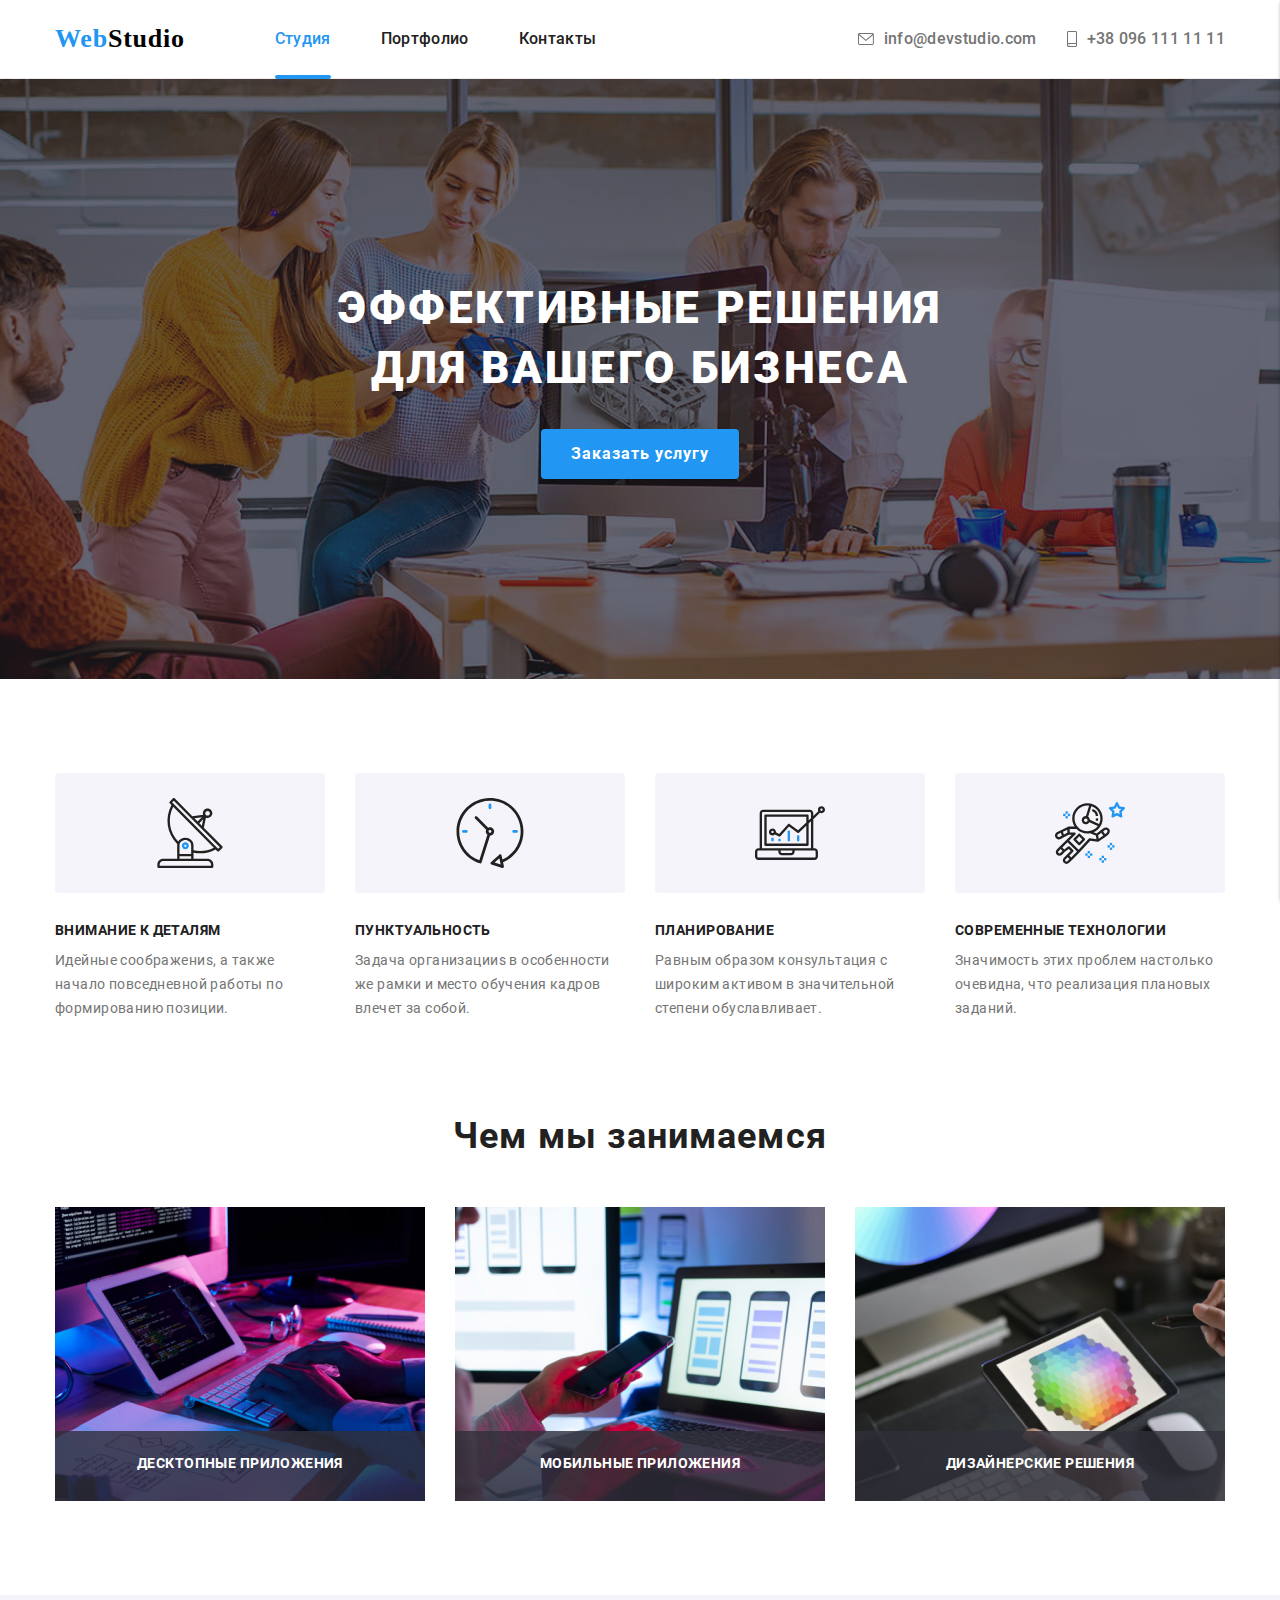
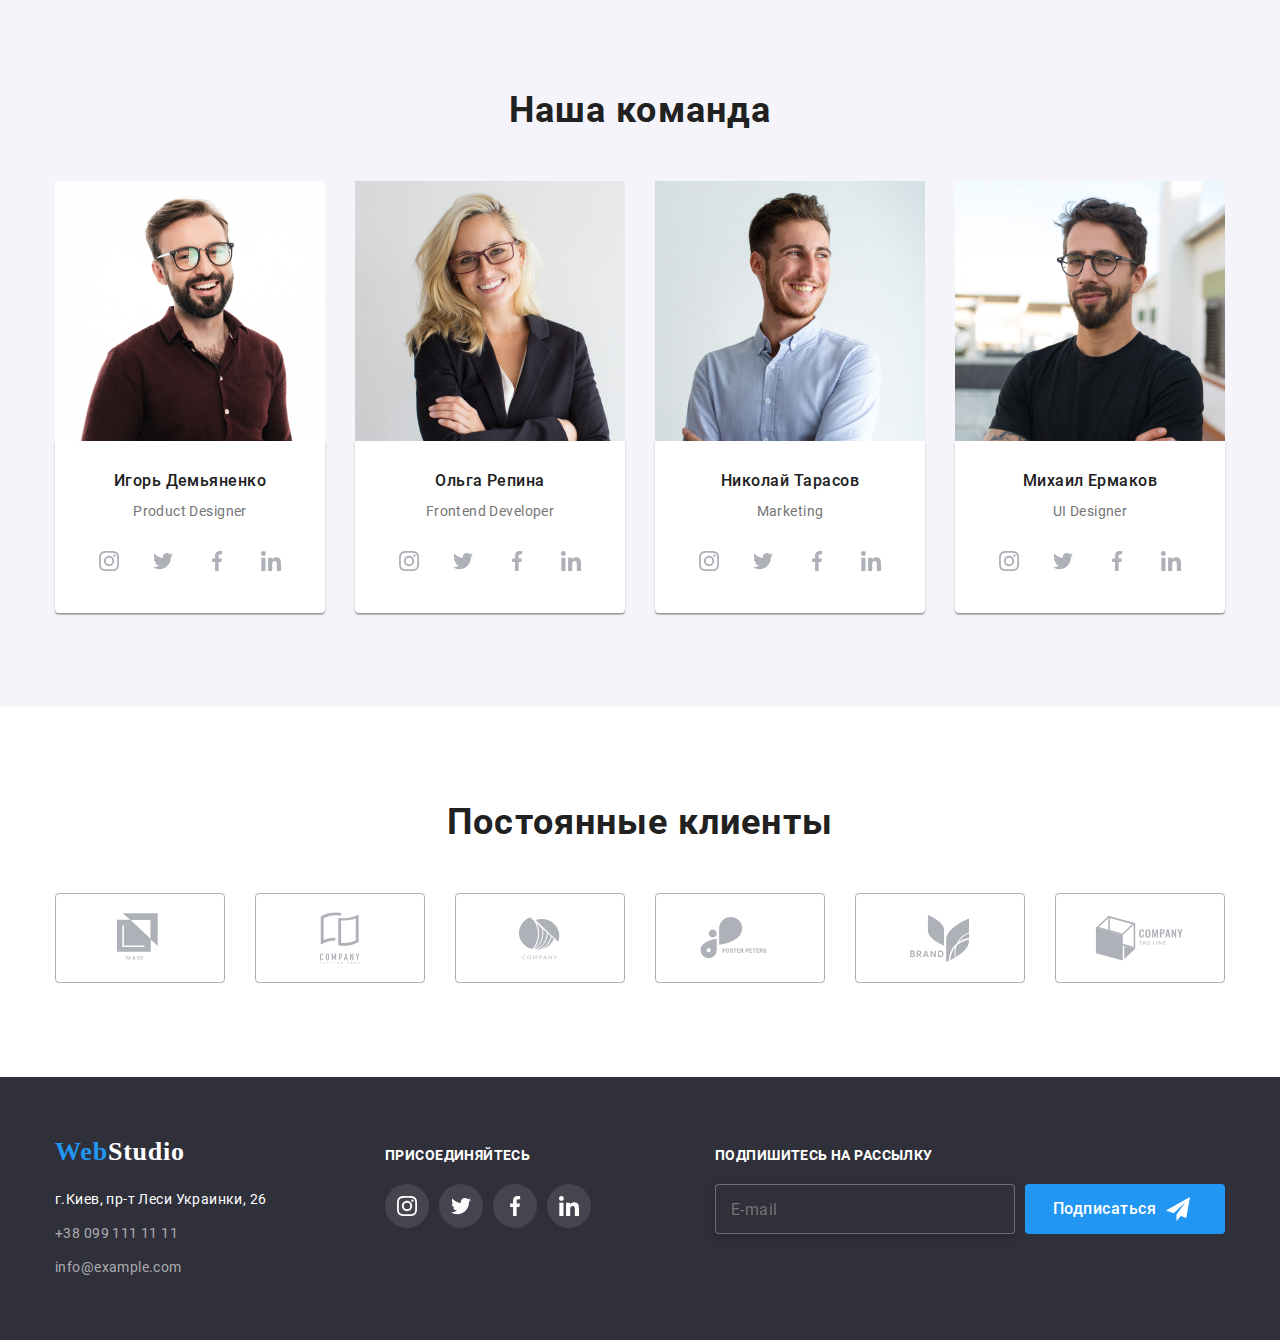
==== commit de442b22: "upd" ====
--- a/index.html
+++ b/index.html
@@ -48,47 +48,47 @@
   </header>
 
   <!-- <div class="mobile-overlay is-hidden"> -->
-    <div class="mobile-menu" data-menu>
-      <ul class="list mobile-menu-nav">
-        <li class="mobile-menu-nav__item"><a class="link mobile-menu-nav__link current mobile-current"
-            href="./index.html">Студия</a></li>
-        <li class="mobile-menu-nav__item"><a class="link mobile-menu-nav__link" href="./portfolio.html">Портфолио</a>
-        </li>
-        <li class="mobile-menu-nav__item"><a class="link mobile-menu-nav__link" href="">Контакты</a></li>
-      </ul>
-      <ul class="list mobile-navigation-contact">
-        <li class="mobile-navigation-contact__item">
-          <a class="link mobile-navigation-contact__link" href="tel:+380961111111">
-            +38 096 111 11 11</a>
-        </li>
-        <li class="mobile-navigation-contact__item">
-          <a class="link mobile-navigation-contact__link" href="mailto:info@devstudio.com">
-            info@devstudio.com</a>
-        </li>
-      </ul>
-      <ul class="list mobile-socials">
-        <li class="mobile-socials__item">
-          <a aria-label="Instagram" href="" class="mobile-socials__link" target="_blank" rel="noopener norefferrer">
-            Instagram
-          </a>
-        </li>
-        <li class="mobile-socials__item">
-          <a aria-label="Twitter" href="" class="mobile-socials__link" target="_blank" rel="noopener norefferrer">
-            Twitter
-          </a>
-        </li>
-        <li class="mobile-socials__item">
-          <a aria-label="Facebook" href="" class="mobile-socials__link" target="_blank" rel="noopener norefferrer">
-            Facebook
-          </a>
-        </li>
-        <li class="mobile-socials__item">
-          <a aria-label="LinkedIn" href="" class="mobile-socials__link" target="_blank" rel="noopener norefferrer">
-            LinkedIn
-          </a>
-        </li>
-      </ul>
-    </div>
+  <div class="mobile-menu" data-menu>
+    <ul class="list mobile-menu-nav">
+      <li class="mobile-menu-nav__item"><a class="link mobile-menu-nav__link current mobile-current"
+          href="./index.html">Студия</a></li>
+      <li class="mobile-menu-nav__item"><a class="link mobile-menu-nav__link" href="./portfolio.html">Портфолио</a>
+      </li>
+      <li class="mobile-menu-nav__item"><a class="link mobile-menu-nav__link" href="">Контакты</a></li>
+    </ul>
+    <ul class="list mobile-navigation-contact">
+      <li class="mobile-navigation-contact__item">
+        <a class="link mobile-navigation-contact__link" href="tel:+380961111111">
+          +38 096 111 11 11</a>
+      </li>
+      <li class="mobile-navigation-contact__item">
+        <a class="link mobile-navigation-contact__link" href="mailto:info@devstudio.com">
+          info@devstudio.com</a>
+      </li>
+    </ul>
+    <ul class="list mobile-socials">
+      <li class="mobile-socials__item">
+        <a aria-label="Instagram" href="" class="mobile-socials__link" target="_blank" rel="noopener norefferrer">
+          Instagram
+        </a>
+      </li>
+      <li class="mobile-socials__item">
+        <a aria-label="Twitter" href="" class="mobile-socials__link" target="_blank" rel="noopener norefferrer">
+          Twitter
+        </a>
+      </li>
+      <li class="mobile-socials__item">
+        <a aria-label="Facebook" href="" class="mobile-socials__link" target="_blank" rel="noopener norefferrer">
+          Facebook
+        </a>
+      </li>
+      <li class="mobile-socials__item">
+        <a aria-label="LinkedIn" href="" class="mobile-socials__link" target="_blank" rel="noopener norefferrer">
+          LinkedIn
+        </a>
+      </li>
+    </ul>
+  </div>
   <!-- </div> -->
 
   <main>
@@ -501,39 +501,41 @@
       <form name="modal-window" class="form">
         <h3 class="modal__header-text">Оставьте свои данные, мы вам перезвоним</h3>
         <div class="list">
-            <div class="form__field">
-              <label for="user-name" class="form__label">Имя</label>
-              <input type="text" class="form__input" name="modal-user-name" id="user-name">
-              <svg class="icon form__icon" width="12" height="12">
-                <use href="./images/sprite.svg#icon-modal-name"></use>
-              </svg>
-            </div>
-            <div class="form__field">
-              <label for="user-phone" class="form__label">Телефон</label>
-              <input type="tel" class="form__input" name="modal-user-phone" id="user-phone">
-              <svg class="icon form__icon" width="13" height="13">
-                <use href="./images/sprite.svg#icon-modal-phone"></use>
-              </svg>
-            </div>
-            <div class="form__field">
-              <label for="user-mail" class="form__label">Почта</label>
-              <input type="email" class="form__input" name="modal-user-mail" id="user-mail">
-              <svg class="icon form__icon" width="15" height="12">
-                <use href="./images/sprite.svg#icon-modal-mail"></use>
-              </svg>
-            </div>
-            <div class="form__field">
-              <label for="commentary-input" class="form__label modal-comment">Комментарии</label>
-              <textarea name="modal-commentary" id="commentary-input" rows="6" placeholder="Введите текст"></textarea>
-            </div>
+          <div class="form__field">
+            <label for="user-name" class="form__label">Имя</label>
+            <input type="text" class="form__input" name="modal-user-name" id="user-name">
+            <svg class="icon form__icon" width="12" height="12">
+              <use href="./images/sprite.svg#icon-modal-name"></use>
+            </svg>
+          </div>
+          <div class="form__field">
+            <label for="user-phone" class="form__label">Телефон</label>
+            <input type="tel" class="form__input" name="modal-user-phone" id="user-phone">
+            <svg class="icon form__icon" width="13" height="13">
+              <use href="./images/sprite.svg#icon-modal-phone"></use>
+            </svg>
+          </div>
+          <div class="form__field">
+            <label for="user-mail" class="form__label">Почта</label>
+            <input type="email" class="form__input" name="modal-user-mail" id="user-mail">
+            <svg class="icon form__icon" width="15" height="12">
+              <use href="./images/sprite.svg#icon-modal-mail"></use>
+            </svg>
+          </div>
+          <div class="form__field">
+            <label for="commentary-input" class="form__label modal-comment">Комментарии</label>
+            <textarea name="modal-commentary" id="commentary-input" rows="6" placeholder="Введите текст"></textarea>
+          </div>
         </div>
-        <label for="modal-checkbox" class="form__agreement">
-          <input type="checkbox" name="modal-checkbox" id="modal-checkbox" class="form__checkbox visually-hidden">
-          <svg class="icon form__checkbox-icon" width="16" height="15">
-          </svg>
-          <span class="form__agreement-text">Соглашаюсь с рассылкой и принимаю</span>
-          <a href="" class="form__modal-link">Условия договора</a>
-        </label>
+        <div class="form__checkbox">
+          <label for="modal-checkbox" class="form__agreement">
+            <input type="checkbox" name="modal-checkbox" id="modal-checkbox" class="form__checkbox visually-hidden">
+            <svg class="icon form__checkbox-icon" width="16" height="15">
+            </svg>
+            <span class="form__agreement-text">Соглашаюсь с рассылкой и принимаю</span>
+            <a href="" class="form__modal-link">Условия договора</a>
+          </label>
+        </div>
         <button type="submit" class="form__button">Отправить</button>
 
       </form>
--- a/css/styles.min.css
+++ b/css/styles.min.css
@@ -1,2 +1,2 @@
-:root{--main-text-color: hsl(0, 0%, 46%);--title-color: rgb(33, 33, 33);--footer-bg-color: rgb(47, 48, 58);--accent-color: rgb(33, 150, 243);--pure-white-color: rgb(255, 255, 255);--team-bg-color: rgb(245, 244, 250);--footer-text-color: rgba(255, 255, 255, 0.6);--img-shadow-color: rgb(0, 0, 0);--portfolio-img-border-color: rgb(238, 238, 238);--social-icons-color: rgb(175, 177, 184);--modal-bg-color: rgba(0, 0, 0, 0.2);--modal-btn-color: rgb(24, 140, 232);--header-text-color: rgb(236, 236, 236);--grid-item: 3;--transition-function: cubic-bezier(0.4, 0, 0.2, 1);--transition-time: 250ms}@font-face{font-family:"Raleway";font-style:normal;font-weight:700;src:url("../fonts/raleway-v19-latin_cyrillic-700.eot");src:local(""),url("../fonts/raleway-v19-latin_cyrillic-700.eot?#iefix") format("embedded-opentype"),url("../fonts/raleway-v19-latin_cyrillic-700.woff2") format("woff2"),url("../fonts/raleway-v19-latin_cyrillic-700.woff") format("woff"),url("../fonts/raleway-v19-latin_cyrillic-700.ttf") format("truetype"),url("../fonts/raleway-v19-latin_cyrillic-700.svg#Raleway") format("svg")}@font-face{font-family:"Roboto";font-style:normal;font-weight:400;src:url("../fonts/roboto-v27-latin_cyrillic-regular.eot");src:local(""),url("../fonts/roboto-v27-latin_cyrillic-regular.eot?#iefix") format("embedded-opentype"),url("../fonts/roboto-v27-latin_cyrillic-regular.woff2") format("woff2"),url("../fonts/roboto-v27-latin_cyrillic-regular.woff") format("woff"),url("../fonts/roboto-v27-latin_cyrillic-regular.ttf") format("truetype"),url("../fonts/roboto-v27-latin_cyrillic-regular.svg#Roboto") format("svg")}@font-face{font-family:"Roboto";font-style:normal;font-weight:500;src:url("../fonts/roboto-v27-latin_cyrillic-500.eot");src:local(""),url("../fonts/roboto-v27-latin_cyrillic-500.eot?#iefix") format("embedded-opentype"),url("../fonts/roboto-v27-latin_cyrillic-500.woff2") format("woff2"),url("../fonts/roboto-v27-latin_cyrillic-500.woff") format("woff"),url("../fonts/roboto-v27-latin_cyrillic-500.ttf") format("truetype"),url("../fonts/roboto-v27-latin_cyrillic-500.svg#Roboto") format("svg")}@font-face{font-family:"Roboto";font-style:normal;font-weight:700;src:url("../fonts/roboto-v27-latin_cyrillic-700.eot");src:local(""),url("../fonts/roboto-v27-latin_cyrillic-700.eot?#iefix") format("embedded-opentype"),url("../fonts/roboto-v27-latin_cyrillic-700.woff2") format("woff2"),url("../fonts/roboto-v27-latin_cyrillic-700.woff") format("woff"),url("../fonts/roboto-v27-latin_cyrillic-700.ttf") format("truetype"),url("../fonts/roboto-v27-latin_cyrillic-700.svg#Roboto") format("svg")}@font-face{font-family:"Roboto";font-style:normal;font-weight:900;src:url("../fonts/roboto-v27-latin_cyrillic-900.eot");src:local(""),url("../fonts/roboto-v27-latin_cyrillic-900.eot?#iefix") format("embedded-opentype"),url("../fonts/roboto-v27-latin_cyrillic-900.woff2") format("woff2"),url("../fonts/roboto-v27-latin_cyrillic-900.woff") format("woff"),url("../fonts/roboto-v27-latin_cyrillic-900.ttf") format("truetype"),url("../fonts/roboto-v27-latin_cyrillic-900.svg#Roboto") format("svg")}html{box-sizing:border-box}*,*::before,*::after{box-sizing:inherit}h1,h2,h3,h4,h5,h6,p{margin-top:0}ul{padding:0}img{display:block;max-width:100%;height:auto}body{font-family:"Roboto", sans-serif;font-size:14px;font-weight:400;line-height:1.71;letter-spacing:0.03em;color:var(--main-text-color)}.visually-hidden{position:absolute !important;clip:rect(1px 1px 1px 1px);clip:rect(1px, 1px, 1px, 1px);padding:0 !important;border:0 !important;height:1px !important;width:1px !important;overflow:hidden}address{font-style:normal}.link{text-decoration:none;color:inherit;transition:color var(--transition-time) var(--transition-function),fill var(--transition-time) var(--transition-function),box-shadow var(--transition-time) var(--transition-function)}.link:hover,.link:focus{color:var(--accent-color)}.list{list-style:none;margin:0}.current{color:var(--accent-color)}.current::after{content:"";position:absolute;width:100%;border-bottom:4px solid var(--accent-color);border-radius:2px;bottom:-1px}.container{max-width:1200px;padding-right:15px;padding-left:15px;margin-right:auto;margin-left:auto}@media screen and (min-width: 480px){.container{max-width:480px}}@media screen and (min-width: 768px){.container{max-width:768px}}@media screen and (min-width: 1200px){.container{max-width:1200px}}.button{font-weight:500;font-size:16px;line-height:1.62;text-align:center;letter-spacing:0.03em;color:var(--title-color);background:var(--team-bg-color);border-radius:4px;border-width:0;cursor:pointer;padding:5px 20px;transition:color var(--transition-time) var(--transition-function),background-color var(--transition-time) var(--transition-function),box-shadow var(--transition-time) var(--transition-function)}.button:hover,.button:focus{color:var(--pure-white-color);background-color:var(--accent-color)}.socials-list{display:inline-flex;justify-content:center}.socials-list__item:not(:last-child){margin-right:10px}.footer-socials{display:flex;flex-direction:column;justify-content:center}.footer-socials .socials-list__link{background-color:rgba(255,255,255,0.1)}@media screen and (min-width: 480px) and (max-width: 1200px){.footer-socials{text-align:center}}.socials-list__link{display:flex;justify-content:center;align-items:center;width:44px;height:44px;border-radius:50%;fill:var(--social-icons-color);transition:color var(--transition-time) var(--transition-function),fill var(--transition-time) var(--transition-function),background-color var(--transition-time) var(--transition-function)}.socials-list__link:hover,.socials-list__link:focus{fill:var(--pure-white-color);background-color:var(--accent-color)}.title-heading{font-weight:700;font-size:36px;line-height:1.17;text-align:center;letter-spacing:0.03em;color:var(--title-color);margin-bottom:50px}@media screen and (min-width: 480px) and (max-width: 1200px){.title-heading{margin-bottom:30px}}.backdrop{position:fixed;width:100%;height:100%;top:0;left:0;background-color:var(--modal-bg-color);opacity:1;transition:opacity 300ms var(--transition-function),background-color 300ms var(--transition-function)}.backdrop.is-hidden{opacity:0;visibility:hidden;pointer-events:none}.backdrop.is-hidden .modal{background-color:var(--pure-white-color)}.modal{position:absolute;top:50%;left:50%;width:100%;max-width:530px;max-height:580px;background-color:var(--pure-white-color);box-shadow:0px 1px 3px rgba(0,0,0,0.12),0px 1px 1px rgba(0,0,0,0.14),0px 2px 1px rgba(0,0,0,0.2);border-radius:4px;visibility:visible;padding:40px;transform:translate(-50%, -50%) scale(1);transition:transform 300ms var(--transition-function),opacity 300ms var(--transition-function),background-color 300ms var(--transition-function)}.is-hidden .modal{transform:translateX(-100%) scale(0.3)}.modal__btn-close{position:absolute;top:10px;right:10px;width:30px;height:30px;background-color:var(--pure-white-color);border:1px solid rgba(0,0,0,0.1);border-radius:50%;box-sizing:border-box;padding:0;transition:fill var(--transition-time) var(--transition-function)}.modal__btn-close:hover{fill:var(--accent-color);background-color:var(--pure-white-color)}.modal__header-text{font-weight:700;font-size:20px;line-height:1.15;text-align:center;letter-spacing:0.03em;color:var(--title-color);margin-bottom:12px}.form__field{position:relative;margin-bottom:10px}.form__field:last-of-type{margin-bottom:0}.form__label{font-weight:400;font-size:12px;line-height:1.17;letter-spacing:0.01em}.form__input{min-width:100%;height:40px;padding-left:40px;border:1px solid rgba(33,33,33,0.2);box-sizing:border-box;border-radius:4px;cursor:pointer;transition:border-color var(--transition-time) var(--transition-function)}.form__input:focus-within+.icon{fill:var(--accent-color)}.form__input:focus{border-color:var(--accent-color);outline:none}.form__input:focus .form__icon{fill:var(--accent-color)}.form__icon{position:absolute;left:12px;top:68%;transform:translateY(-50%);display:block;margin-right:15px;transition:fill var(--transition-time) var(--transition-function)}textarea{min-width:100%;resize:none;border:1px solid rgba(33,33,33,0.2);box-sizing:border-box;border-radius:4px;padding:12px 16px;cursor:pointer;transition:border-color var(--transition-time) var(--transition-function)}textarea::placeholder{font-family:Roboto;font-style:normal;font-weight:400;font-size:14px;line-height:1.14;letter-spacing:0.01em;color:rgba(117,117,117,0.5)}textarea:focus{outline:none;border-color:var(--accent-color)}.form__agreement{display:flex;justify-content:center;align-items:center;margin:20px auto 0}.form__agreement-text{margin-left:7px;font-weight:400;font-size:14px;line-height:1.71;letter-spacing:0.03em;color:var(--main-text-color)}.form__modal-link{margin-left:5px}.form__button{display:block;margin:30px auto 0;font-weight:700;font-size:16px;line-height:1.87;text-align:center;letter-spacing:0.06em;color:var(--pure-white-color);background-color:var(--accent-color);box-shadow:0px 4px 4px rgba(0,0,0,0.15);border-radius:4px;border:none;max-width:200px;padding:10px 55px;height:50px;transition:background-color var(--transition-time) var(--transition-function)}.form__button:hover,.form__button:focus{background-color:var(--modal-btn-color);outline:none;cursor:pointer}.modal-comment{margin-bottom:5px}.form__checkbox:not(:checked)+.form__checkbox-icon{background-image:url("data:image/svg+xml;charset=UTF-8,%3csvg width='16' height='15' viewBox='0 0 16 15' fill='none' xmlns='http://www.w3.org/2000/svg'%3e%3cpath d='M14.2222 1.66667V13.3333H1.77778V1.66667H14.2222ZM14.2222 0H1.77778C0.8 0 0 0.75 0 1.66667V13.3333C0 14.25 0.8 15 1.77778 15H14.2222C15.2 15 16 14.25 16 13.3333V1.66667C16 0.75 15.2 0 14.2222 0Z' fill='%23212121'/%3e%3c/svg%3e")}.form__checkbox:checked+.form__checkbox-icon{background-image:url("data:image/svg+xml;charset=UTF-8,%3csvg width='16' height='15' viewBox='0 0 16 15' fill='none' xmlns='http://www.w3.org/2000/svg'%3e%3cpath d='M3.95703 7.75166L3.88825 7.68604L3.81923 7.75141L2.93123 8.59258L2.85486 8.66492L2.93097 8.73753L6.42671 12.0724L6.49574 12.1382L6.56476 12.0724L14.069 4.91352L14.1449 4.84116L14.069 4.76881L13.1873 3.92764L13.1183 3.86183L13.0493 3.92761L6.49577 10.1735L3.95703 7.75166Z' fill='white' stroke='white' stroke-width='0.2'/%3e%3c/svg%3e ");border-radius:25%;background-origin:border-box;background-color:var(--accent-color);border-color:var(--accent-color)}.mobile-btn{top:20px;right:20px;z-index:100;background-color:transparent;border:none;width:40px;height:40px;z-index:33}@media screen and (min-width: 767px){.mobile-btn{display:none}}.mobile-btn:hover,.mobile-btn:focus{fill:var(--accent-color)}.mobile-current::after{content:"";border:none}.menu-close-icon{display:none}.is-open .menu-close-icon{display:block;position:fixed;z-index:100}.is-open .menu-open-icon{display:none}.mobile-menu{position:fixed;top:0;right:-100%;display:flex;flex-direction:column;width:100%;height:100vh;background:var(--pure-white-color);box-shadow:0px 4px 8px rgba(0,0,0,0.04),0px 2px 4px rgba(0,0,0,0.08),0px 1px 3px rgba(0,0,0,0.16);font-weight:500;font-size:40px;line-height:47px;text-align:left;letter-spacing:0.02em;padding:48px 40px;color:var(--title-color);transition:right var(--transition-time) var(--transition-function)}@media screen and (max-width: 767.98px){.mobile-menu.is-open{right:0;z-index:10}}.mobile-menu-nav{display:flex;flex-direction:column;margin-bottom:auto}.mobile-menu-nav__item:not(:last-child){margin-bottom:32px}.mobile-navigation-contact{display:flex;flex-direction:column}.mobile-navigation-contact__item:first-child{font-weight:500;font-size:34px;line-height:40px;letter-spacing:0.02em;color:var(--accent-color);margin-bottom:32px}.mobile-navigation-contact__item:last-child{font-weight:500;font-size:24px;line-height:28px;letter-spacing:0.02em}.mobile-socials{display:inline-flex;width:100%;margin-top:60px}.mobile-socials__item{font-weight:500;font-size:18px;line-height:22px;letter-spacing:0.02em;color:var(--accent-color)}.mobile-socials__item:not(:last-child){border-right:1px solid rgba(33,33,33,0.2)}.mobile-socials__link{padding:10px;font-size:18px;line-height:22px;color:var(--accent-color)}.mobile-overlay.is-hidden{opacity:0;visibility:hidden;pointer-events:none}.mobile-overlay.is-hidden{opacity:0;visibility:hidden;pointer-events:none}.socials__link{padding:10px}.grid{display:flex;flex-wrap:wrap;margin-left:-30px;margin-top:-30px;text-align:center}.footer-grid{--grid-item: 4;flex-basis:calc((100% - 30px * var(--grid-item)) / var(--grid-item))}@media screen and (min-width: 768px){.footer-grid{flex-basis:calc((100% - 60px) / 2)}}@media screen and (min-width: 1200px){.footer-grid{flex-basis:calc((50% - 45px) / 2)}}.header{font-family:"Roboto", sans-serif;font-style:normal;font-weight:500;font-size:16px;line-height:1.14;letter-spacing:0.02em;color:var(--title-color);border-bottom:1px solid #ececec}.header__container{display:flex;align-items:center;margin-left:auto;max-height:80px}@media screen and (max-width: 767.98px){.header__container{max-height:60px;margin-left:auto;padding:23px;max-width:767px}}.menu{display:flex;margin:0}@media screen and (max-width: 767.98px){.menu{display:none}}.menu__item{display:inline-flex;position:relative}.menu__item:not(:last-child){margin-right:50px}.menu__link{padding:30px 0;display:flex;align-items:center}.navigation{display:flex;align-items:center;margin-right:auto}.navigation__text{display:flex;margin-right:90px;font-family:Raleway;font-weight:700;font-size:26px;line-height:1.19;letter-spacing:0.03em;color:#000000}@media screen and (max-width: 767.98px){.navigation__text{padding:25px 0}}.navigation__text--color{color:var(--accent-color)}.navigation-contact{display:flex;align-items:center;justify-content:center;color:var(--main-text-color)}@media screen and (min-width: 768px) and (max-width: 1200px){.navigation-contact{flex-direction:column;align-items:flex-start;margin-left:80px;margin-right:auto}}@media screen and (max-width: 767.98px){.navigation-contact{display:none}}.navigation-contact__item{display:flex;align-items:center}.navigation-contact__item:first-child{margin-right:30px}.navigation-contact__icon{fill:var(--main-text-color);margin-right:10px;transition:fill var(--transition-time) var(--transition-function),box-shadow var(--transition-time) var(--transition-function)}.navigation-contact__link{padding:30px 0;display:flex;align-items:center}.navigation-contact__link:hover .icon,.navigation-contact__link:focus .icon{fill:var(--accent-color)}@media screen and (min-width: 768px) and (max-width: 1200px){.navigation-contact__link{padding:10px 0}}.hero{background-color:var(--footer-bg-color);margin-left:auto;margin-right:auto;height:600px;max-width:1600px;background:linear-gradient(180deg, rgba(47,48,58,0.4), rgba(47,48,58,0.4)),url(../images/hero/hero.jpg);background-repeat:no-repeat;background-size:cover;background-position:center}@media (min-device-pixel-ratio: 2), (min-resolution: 192dpi), (min-resolution: 2dppx){.hero{background:linear-gradient(180deg, rgba(47,48,58,0.4), rgba(47,48,58,0.4)),url(./../images/hero/desktop/hero-2x-desktop.png);background-repeat:no-repeat;background-size:cover;background-position:center}}@media screen and (min-width: 480px){.hero{background:linear-gradient(180deg, rgba(47,48,58,0.4), rgba(47,48,58,0.4)),url(./../images/hero/mobile/hero-1x-mobile.png);background-repeat:no-repeat;background-size:cover;background-position:center}}@media screen and (min-width: 480px) and (min-device-pixel-ratio: 2), screen and (min-width: 480px) and (min-resolution: 192dpi), screen and (min-width: 480px) and (min-resolution: 2dppx){.hero{background:linear-gradient(180deg, rgba(47,48,58,0.4), rgba(47,48,58,0.4)),url(./../images/hero/mobile/hero-2x-mobile.png);background-repeat:no-repeat;background-size:cover;background-position:center}}@media screen and (min-width: 768px){.hero{background:linear-gradient(180deg, rgba(47,48,58,0.4), rgba(47,48,58,0.4)),url(./../images/hero/tablet/hero-1x-tablet.png);background-repeat:no-repeat;background-size:cover;background-position:center}}@media screen and (min-width: 768px) and (min-device-pixel-ratio: 2), screen and (min-width: 768px) and (min-resolution: 192dpi), screen and (min-width: 768px) and (min-resolution: 2dppx){.hero{background:linear-gradient(180deg, rgba(47,48,58,0.4), rgba(47,48,58,0.4)),url(./../images/hero/tablet/hero-2x-tablet.png);background-repeat:no-repeat;background-size:cover;background-position:center}}@media screen and (min-width: 1200px){.hero{background:linear-gradient(180deg, rgba(47,48,58,0.4), rgba(47,48,58,0.4)),url(./../images/hero/desktop/hero-1x-desktop.png);background-repeat:no-repeat;background-size:cover;background-position:center}}@media screen and (min-width: 1200px) and (min-device-pixel-ratio: 2), screen and (min-width: 1200px) and (min-resolution: 192dpi), screen and (min-width: 1200px) and (min-resolution: 2dppx){.hero{background:linear-gradient(180deg, rgba(47,48,58,0.4), rgba(47,48,58,0.4)),url(./../images/hero/desktop/hero-2x-desktop.png);background-repeat:no-repeat;background-size:cover;background-position:center}}.hero__container{padding:200px 0;text-align:center}.hero__button{font-weight:700;font-size:16px;line-height:1.87;letter-spacing:0.06em;padding:10px 30px;color:var(--pure-white-color);background-color:var(--accent-color);cursor:pointer;box-shadow:0px 4px 4px rgba(0,0,0,0.15);border-radius:4px;border-width:0}@media screen and (min-width: 320px) and (max-width: 1200px){.hero__button{margin-top:40px}}.hero__text{font-weight:900;font-size:44px;line-height:1.36;text-align:center;letter-spacing:0.06em;text-transform:uppercase;color:var(--pure-white-color);max-width:700px;margin:auto;margin-bottom:30px}@media screen and (max-width: 1198.98px){.hero__text{max-width:360px}}.our-advantages{padding-top:94px}@media screen and (min-width: 480px) and (max-width: 1200px){.our-advantages{padding:60px 0}}.advantages__item{text-align:center;--grid-item: 1;flex-basis:calc((100% - 30px * var(--grid-item)) / var(--grid-item));margin-left:30px;margin-top:30px}@media screen and (min-width: 768px){.advantages__item{--grid-item: 2}}@media screen and (min-width: 1200px){.advantages__item{--grid-item: 4}}.advantages__item::before{margin-bottom:30px;content:"";display:block;background-repeat:no-repeat;background-position:50% 50%;max-width:270px;height:120px;background-color:var(--team-bg-color);border-radius:4px}.advantages__item:nth-of-type(1)::before{background-image:url("data:image/svg+xml;charset=UTF-8,%3csvg width='70' height='70' viewBox='0 0 70 70' fill='none' xmlns='http://www.w3.org/2000/svg'%3e%3cpath d='M67.3163 48.3385L48.8468 29.7337L50.8966 19.6373C51.4256 19.8438 51.9879 19.9517 52.5556 19.9558H52.5696C55.1777 19.9866 57.3169 17.8974 57.3479 15.2893C57.3788 12.6812 55.2894 10.542 52.6813 10.5111C50.0732 10.4803 47.934 12.5695 47.9031 15.1776C47.8965 15.7357 47.9888 16.2905 48.176 16.8163L37.326 18.1405L19.6276 0.35C19.4105 0.128479 19.1141 0.00247917 18.804 0C18.4977 0.00160417 18.2044 0.123521 17.9873 0.3395L14.6786 3.6295C14.2232 4.08508 14.2232 4.82358 14.6786 5.27917L16.459 7.08517C9.56162 19.7681 11.8019 35.4741 21.9703 45.7228C22.0636 45.8121 22.1718 45.8843 22.29 45.9363C22.2165 46.3311 22.1781 46.7317 22.1756 47.1333V60.6667H8.17562C4.95562 60.6705 2.34608 63.28 2.34229 66.5V68.8333C2.34229 69.4776 2.86466 70 3.50895 70H57.1756C57.8199 70 58.3423 69.4776 58.3423 68.8333V66.5C58.3385 63.28 55.729 60.6705 52.509 60.6667H38.509V54.6688C40.7021 55.1288 42.9367 55.3633 45.1776 55.3688C50.5548 55.363 55.8464 54.0225 60.5776 51.4675L62.3673 53.2677C62.5844 53.4892 62.8808 53.6152 63.191 53.6177C63.4972 53.6161 63.7905 53.4941 64.0076 53.2782L67.3163 49.9882C67.7717 49.5326 67.7717 48.7941 67.3163 48.3385ZM50.9246 13.6348C51.8383 12.726 53.3157 12.7301 54.2244 13.6437C55.1332 14.5574 55.1291 16.0348 54.2155 16.9435C53.7781 17.3785 53.1864 17.6226 52.5695 17.6225H52.5625C51.2739 17.6158 50.2345 16.5658 50.2412 15.2771C50.2445 14.6602 50.4918 14.0699 50.9291 13.6348H50.9246ZM48.1783 21.301L46.8693 27.7445L44.298 25.158L48.1783 21.301ZM46.853 19.3282L42.653 23.5037L39.4038 20.237L46.853 19.3282ZM52.509 63C54.442 63 56.009 64.567 56.009 66.5V67.6667H4.67562V66.5C4.67562 64.567 6.2426 63 8.17562 63H52.509ZM36.1756 58.3333V60.6667H24.509V58.3333H36.1756ZM24.509 56V47.1333C24.509 44.303 27.1258 42 30.3423 42C33.5588 42 36.1756 44.303 36.1756 47.1333V56H24.509ZM38.509 52.29V47.1333C38.509 43.0162 34.8456 39.6667 30.3423 39.6667C27.4306 39.622 24.7079 41.1041 23.165 43.5738C14.2887 34.2249 12.2899 20.2875 18.1805 8.82073L58.872 49.7455C52.5886 52.9419 45.3857 53.8418 38.509 52.29ZM63.2038 50.7943L61.56 49.1412L18.7923 6.11567L17.1415 4.46133L18.7923 2.81633L36.15 20.272C36.1581 20.272 36.1628 20.2872 36.171 20.293L64.8593 49.1493L63.2038 50.7943Z' fill='%23212121'/%3e%3cpath d='M30.3528 44.3333H30.3423C28.4093 44.3304 26.84 45.895 26.837 47.8281C26.8341 49.7611 28.3988 51.3304 30.3318 51.3333H30.3423C32.2753 51.3362 33.8446 49.7716 33.8475 47.8386C33.8505 45.9055 32.2858 44.3362 30.3528 44.3333ZM31.1695 48.6605C30.9498 48.8789 30.6522 49.0012 30.3423 49C29.698 48.9966 29.1784 48.4716 29.1817 47.8273C29.1834 47.5189 29.307 47.2237 29.5256 47.0062C29.7428 46.7902 30.036 46.6683 30.3423 46.6667C30.9866 46.67 31.5062 47.195 31.5028 47.8393C31.5012 48.1477 31.3776 48.4429 31.159 48.6605H31.1695Z' fill='%232196F3'/%3e%3c/svg%3e");max-width:100%}.advantages__item:nth-of-type(2)::before{background-image:url("data:image/svg+xml;charset=UTF-8,%3csvg width='70' height='70' viewBox='0 0 70 70' fill='none' xmlns='http://www.w3.org/2000/svg'%3e%3cg clip-path='url(%23clip0)'%3e%3cpath d='M68.4614 33.4715C68.4576 14.9819 53.4656 -0.00373771 34.9754 6.99302e-07C16.4858 0.00373911 1.50017 14.9963 1.50391 33.4859C1.50711 48.0502 10.9252 60.9413 24.7995 65.3713C24.9319 65.413 25.0697 65.4343 25.2081 65.4338C25.4719 65.4333 25.7304 65.3628 25.9573 65.2287C26.2527 65.0541 26.4732 64.7764 26.5768 64.449L35.0315 37.6521C37.3429 37.6404 39.2068 35.7568 39.1945 33.4459C39.1827 31.1345 37.2997 29.2706 34.9883 29.2824C34.3666 29.285 33.753 29.4282 33.1944 29.7011L22.0251 18.5302C21.4707 17.9951 20.5879 18.0106 20.0528 18.5644C19.5305 19.1054 19.5305 19.962 20.0528 20.503L31.2162 31.6792C30.3596 33.4277 30.8493 35.5383 32.3895 36.7303L24.3338 62.2647C8.41354 56.4002 0.261689 38.7405 6.12618 22.8203C11.9907 6.90002 29.6503 -1.25183 45.5706 4.61266C61.4909 10.4771 69.6427 28.1374 63.7782 44.0571C60.913 51.8351 55.0261 58.1252 47.4548 61.4989L46.5842 57.3989C46.4251 56.6454 45.6844 56.1636 44.9308 56.3233C44.6931 56.3741 44.4726 56.4857 44.291 56.6475L35.8978 64.1409C35.322 64.653 35.2708 65.5347 35.7835 66.1105C35.9501 66.2974 36.1637 66.4362 36.403 66.5126L47.1188 69.9327C47.8521 70.1682 48.6377 69.765 48.8732 69.0312C48.948 68.7994 48.9603 68.5527 48.9101 68.3145L48.0545 64.2915C60.4452 59.0678 68.4902 46.918 68.4614 33.4715ZM34.9829 32.0766C35.753 32.0766 36.3779 32.7014 36.3779 33.4715C36.3779 34.2422 35.753 34.8665 34.9829 34.8665C34.2123 34.8665 33.588 34.2422 33.588 33.4715C33.588 32.7014 34.2123 32.0766 34.9829 32.0766ZM39.5774 64.5916L44.3551 60.3298L45.6737 66.543L39.5774 64.5916Z' fill='%23212121'/%3e%3cpath d='M33.5879 6.96729V9.7572C33.5879 10.5278 34.2122 11.1522 34.9828 11.1522C35.753 11.1522 36.3778 10.5278 36.3778 9.7572V6.96729C36.3778 6.19717 35.753 5.57233 34.9828 5.57233C34.2122 5.57233 33.5879 6.19717 33.5879 6.96729Z' fill='%232196F3'/%3e%3cpath d='M8.4787 32.0765C7.70805 32.0765 7.08374 32.7014 7.08374 33.4715C7.08374 34.2421 7.70805 34.8665 8.4787 34.8665H11.2686C12.0393 34.8665 12.6636 34.2421 12.6636 33.4715C12.6636 32.7014 12.0393 32.0765 11.2686 32.0765H8.4787Z' fill='%232196F3'/%3e%3cpath d='M61.4866 34.8665C62.2572 34.8665 62.8815 34.2421 62.8815 33.4715C62.8815 32.7014 62.2572 32.0765 61.4866 32.0765H58.6967C57.9265 32.0765 57.3017 32.7014 57.3017 33.4715C57.3017 34.2421 57.9265 34.8665 58.6967 34.8665H61.4866Z' fill='%232196F3'/%3e%3c/g%3e%3cdefs%3e%3cclipPath id='clip0'%3e%3crect width='70' height='70' fill='white'/%3e%3c/clipPath%3e%3c/defs%3e%3c/svg%3e");max-width:100%}.advantages__item:nth-of-type(3)::before{background-image:url("data:image/svg+xml;charset=UTF-8,%3csvg width='70' height='70' viewBox='0 0 70 70' fill='none' xmlns='http://www.w3.org/2000/svg'%3e%3cg clip-path='url(%23clip0)'%3e%3cpath d='M32.6496 32.7351H34.9817V43.2296H32.6496V32.7351Z' fill='%232196F3'/%3e%3cpath d='M41.978 37.3993H44.3101V43.2296H41.978V37.3993Z' fill='%232196F3'/%3e%3cpath d='M23.3211 40.8975H25.6532V43.2296H23.3211V40.8975Z' fill='%232196F3'/%3e%3cpath d='M16.3248 39.7314H18.6569V43.2295H16.3248V39.7314Z' fill='%232196F3'/%3e%3cpath d='M3.49817 61.8865H59.4689C61.4007 61.8865 62.967 60.3202 62.967 58.3883V53.7241C62.967 51.7923 61.4007 50.2259 59.4689 50.2259H58.3028V21.1469L64.9262 14.8725C66.4635 15.6303 68.3242 15.1702 69.3302 13.7816C70.3369 12.3935 70.1957 10.4821 68.9966 9.25684C67.7975 8.03157 65.8901 7.8488 64.4798 8.82412C63.0701 9.80001 62.569 11.6499 63.2933 13.2037L58.3028 17.9345V15.2443C58.3028 13.3124 56.7365 11.7461 54.8046 11.7461H8.16239C6.23054 11.7461 4.66422 13.3124 4.66422 15.2443V50.2259H3.49817C1.56632 50.2259 0 51.7923 0 53.7241V58.3883C0 60.3202 1.56632 61.8865 3.49817 61.8865ZM66.4652 10.58C67.1091 10.58 67.6312 11.1021 67.6312 11.7461C67.6312 12.39 67.1091 12.9121 66.4652 12.9121C65.8212 12.9121 65.2991 12.39 65.2991 11.7461C65.2991 11.1021 65.8212 10.58 66.4652 10.58ZM6.99634 15.2443C6.99634 14.6003 7.51844 14.0782 8.16239 14.0782H54.8046C55.4486 14.0782 55.9707 14.6003 55.9707 15.2443V20.1414L53.6386 22.3573V17.5764C53.6386 16.9324 53.1165 16.4103 52.4725 16.4103H10.4945C9.85055 16.4103 9.32845 16.9324 9.32845 17.5764V46.7278C9.32845 47.3717 9.85055 47.8938 10.4945 47.8938H52.4725C53.1165 47.8938 53.6386 47.3717 53.6386 46.7278V25.5651L55.9707 23.3554V50.2259H6.99634V15.2443ZM17.4908 30.403C15.9131 30.3984 14.5279 31.4495 14.1083 32.9703C13.6886 34.491 14.3383 36.104 15.6951 36.9091C17.0513 37.7142 18.7793 37.5121 19.9129 36.4149L23.9662 38.4487C24.4371 38.6844 25.0081 38.5739 25.3583 38.1805L33.9745 28.4871L42.4443 34.8338C42.8987 35.1743 43.5329 35.1378 43.9452 34.7478L51.3065 27.7748V45.5617H11.6606V18.7424H51.3065V24.5619L43.0564 32.3747L34.5154 25.9716C34.0303 25.6084 33.3476 25.6767 32.9445 26.1294L24.2099 35.9571L20.9446 34.3242C20.9685 34.1841 20.9833 34.0429 20.989 33.9012C20.989 31.9693 19.4227 30.403 17.4908 30.403ZM18.6569 33.9012C18.6569 34.5451 18.1348 35.0672 17.4908 35.0672C16.8469 35.0672 16.3248 34.5451 16.3248 33.9012C16.3248 33.2572 16.8469 32.7351 17.4908 32.7351C18.1348 32.7351 18.6569 33.2572 18.6569 33.9012ZM25.6532 52.5581H37.3138V53.7241C37.3138 54.3681 36.7917 54.8902 36.1477 54.8902H26.8193C26.1753 54.8902 25.6532 54.3681 25.6532 53.7241V52.5581ZM2.33211 53.7241C2.33211 53.0802 2.85422 52.5581 3.49817 52.5581H23.3211V53.7241C23.3211 55.656 24.8874 57.2223 26.8193 57.2223H36.1477C38.0796 57.2223 39.6459 55.656 39.6459 53.7241V52.5581H59.4689C60.1128 52.5581 60.6349 53.0802 60.6349 53.7241V58.3883C60.6349 59.0323 60.1128 59.5544 59.4689 59.5544H3.49817C2.85422 59.5544 2.33211 59.0323 2.33211 58.3883V53.7241Z' fill='%23212121'/%3e%3c/g%3e%3cdefs%3e%3cclipPath id='clip0'%3e%3crect width='70' height='70' fill='white'/%3e%3c/clipPath%3e%3c/defs%3e%3c/svg%3e");max-width:100%}.advantages__item:nth-of-type(4)::before{background-image:url("data:image/svg+xml;charset=UTF-8,%3csvg width='70' height='70' viewBox='0 0 70 70' fill='none' xmlns='http://www.w3.org/2000/svg'%3e%3cpath d='M69.9433 9.89637C69.8056 9.47513 69.4416 9.16724 69.0018 9.10298L64.8228 8.49512L62.9526 4.70809C62.5606 3.91005 61.2527 3.91005 60.8608 4.70809L58.9906 8.49512L54.8114 9.10312C54.3716 9.16724 54.0076 9.47418 53.8687 9.89651C53.7323 10.3188 53.8453 10.7831 54.1639 11.0924L57.1891 14.0407L56.4752 18.2034C56.4005 18.6409 56.5802 19.0831 56.9384 19.3445C57.3012 19.6082 57.7748 19.6407 58.168 19.4331L61.9061 17.4672L65.6442 19.4331C65.8146 19.5229 66.0024 19.5672 66.1879 19.5672C66.4294 19.5672 66.671 19.4925 66.874 19.3443C67.2333 19.0831 67.413 18.6408 67.3372 18.2033L66.6233 14.0405L69.6485 11.0923C69.9654 10.7819 70.0798 10.3187 69.9433 9.89637ZM64.5556 12.7991C64.2815 13.0662 64.1555 13.4536 64.2208 13.8316L64.6385 16.2688L62.4499 15.1184C62.2795 15.0286 62.0929 14.9843 61.9061 14.9843C61.7195 14.9843 61.534 15.0286 61.3624 15.1184L59.1736 16.2688L59.5913 13.8316C59.6567 13.4536 59.5306 13.0675 59.2565 12.7991L57.4843 11.0724L59.932 10.7166C60.3124 10.6617 60.6402 10.4226 60.8106 10.0783L61.9049 7.86169L62.9992 10.0783C63.1696 10.4225 63.4974 10.6617 63.8778 10.7166L66.3255 11.0724L64.5556 12.7991Z' fill='%232196F3'/%3e%3cpath d='M57.167 44.8923H54.8336V47.2257H57.167V44.8923Z' fill='%232196F3'/%3e%3cpath d='M57.167 49.5591H54.8336V51.8925H57.167V49.5591Z' fill='%232196F3'/%3e%3cpath d='M59.5004 47.2257H57.167V49.5591H59.5004V47.2257Z' fill='%232196F3'/%3e%3cpath d='M54.8337 47.2257H52.5003V49.5591H54.8337V47.2257Z' fill='%232196F3'/%3e%3cpath d='M49.0002 57.7259H46.6668V60.0593H49.0002V57.7259Z' fill='%232196F3'/%3e%3cpath d='M49.0002 62.3926H46.6668V64.726H49.0002V62.3926Z' fill='%232196F3'/%3e%3cpath d='M51.3337 60.0593H49.0002V62.3927H51.3337V60.0593Z' fill='%232196F3'/%3e%3cpath d='M46.6668 60.0593H44.3334V62.3927H46.6668V60.0593Z' fill='%232196F3'/%3e%3cpath d='M35 53.0592H32.6666V55.3926H35V53.0592Z' fill='%232196F3'/%3e%3cpath d='M35 57.7259H32.6666V60.0593H35V57.7259Z' fill='%232196F3'/%3e%3cpath d='M37.3334 55.3925H35V57.7259H37.3334V55.3925Z' fill='%232196F3'/%3e%3cpath d='M32.6666 55.3925H30.3332V57.7259H32.6666V55.3925Z' fill='%232196F3'/%3e%3cpath d='M12.833 13.3918H10.4996V15.7252H12.833V13.3918Z' fill='%232196F3'/%3e%3cpath d='M12.833 18.0587H10.4996V20.3921H12.833V18.0587Z' fill='%232196F3'/%3e%3cpath d='M15.1663 15.7252H12.8329V18.0586H15.1663V15.7252Z' fill='%232196F3'/%3e%3cpath d='M10.4996 15.7252H8.1662V18.0586H10.4996V15.7252Z' fill='%232196F3'/%3e%3cpath d='M54.0635 30.9738C53.4348 30.1256 52.5119 29.5797 51.4642 29.4326C50.4119 29.2833 49.3735 29.5597 48.5335 30.2026L45.7952 32.3014L45.794 32.3026L41.6429 35.4025L38.6725 34.2194C43.9692 31.8429 47.6712 26.545 47.6712 20.3942C47.6712 12.0314 40.8402 5.22736 32.4436 5.22736C24.047 5.22736 17.2162 12.0314 17.2162 20.3942C17.2162 23.4253 18.1226 26.2439 19.6662 28.6158L13.6204 28.5633C13.6169 28.5633 13.6134 28.5633 13.6099 28.5633C13.5912 28.5633 13.5761 28.5726 13.5586 28.5738C13.4431 28.5785 13.3299 28.6018 13.2191 28.6415C13.1911 28.652 13.162 28.6579 13.1352 28.6706C13.1212 28.6765 13.1072 28.6776 13.0932 28.6846L6.02078 32.1764C6.01955 32.1764 6.01846 32.1764 6.01846 32.1775L1.87663 34.1693C1.8311 34.1891 1.78448 34.2159 1.73895 34.2462C0.0880496 35.3452 -0.474284 37.5036 0.429989 39.2676C0.911793 40.2056 1.73198 40.8963 2.74003 41.2124C3.12859 41.3337 3.52521 41.3933 3.91952 41.3933C4.55308 41.3933 5.18077 41.2381 5.75582 40.9313L8.79157 39.3167L13.7441 36.7593L16.7122 36.7418L4.80848 48.5884C4.80738 48.5896 4.80615 48.5896 4.80492 48.5907L1.8765 51.5074C1.18469 52.1958 0.80433 53.1092 0.80433 54.0835C0.80433 55.0565 1.18469 55.9723 1.8765 56.6619C2.58703 57.3689 3.52152 57.7235 4.45601 57.7235C5.39173 57.7235 6.32498 57.3689 7.03785 56.6619L9.91254 53.7988L13.7206 50.9556L15.6912 52.9179L11.8376 56.7551C11.8365 56.7564 11.8352 56.7564 11.834 56.7575L8.90559 59.6741C8.21378 60.3625 7.83343 61.2759 7.83343 62.2502C7.83343 63.2233 8.21378 64.139 8.90559 64.8286C9.61613 65.5356 10.5518 65.8903 11.4863 65.8903C12.4208 65.8903 13.3565 65.5356 14.0682 64.8286L16.9977 61.912L21.6842 57.2453C21.6854 57.244 21.6854 57.2429 21.6865 57.2417L23.8951 55.0542L23.8869 55.046C23.9009 55.032 23.9207 55.0272 23.9348 55.0122L35.2353 42.6349L42.8281 43.7152C42.8829 43.7234 42.9377 43.7269 42.9926 43.7269C43.1338 43.7269 43.2703 43.6931 43.4021 43.6429C43.4406 43.629 43.4744 43.6102 43.5106 43.5916C43.5526 43.5706 43.5969 43.559 43.6367 43.5322L50.6659 38.8655C50.6916 38.848 50.7056 38.8199 50.73 38.8013C50.758 38.7792 50.7931 38.7699 50.8186 38.7453L53.5999 36.1401C55.0471 34.7841 55.2466 32.5628 54.0635 30.9738ZM4.66027 38.8722C4.28114 39.0752 3.85061 39.1159 3.43881 38.9854C3.03042 38.8582 2.69915 38.5793 2.50541 38.2025C2.15308 37.5164 2.35721 36.6811 2.97436 36.2296L5.84796 34.8471L6.53977 36.8689L6.8303 37.7182L4.66027 38.8722ZM12.3102 34.874L8.92336 36.6241L8.36459 34.9907L7.96331 33.8169L12.3968 31.6282L12.3102 34.874ZM45.3402 20.3919C45.3402 22.4009 44.8607 24.2957 44.03 25.9907L34.8832 21.8362C34.7875 20.5821 34.1366 19.4842 33.1589 18.8005L36.3615 8.16849C41.5626 9.82295 45.3402 14.6752 45.3402 20.3919ZM19.5519 20.3919C19.5519 13.3159 25.3363 7.55831 32.4461 7.55831C32.9991 7.55831 33.5404 7.60493 34.0759 7.67261L30.9434 18.0713C30.9014 18.0701 30.8617 18.0585 30.8185 18.0585C28.5598 18.0585 26.7222 19.8901 26.7222 22.1419C26.7222 24.3936 28.5598 26.2254 30.8185 26.2254C32.3375 26.2254 33.65 25.3866 34.3582 24.1591L42.8073 27.9975C40.4564 31.1615 36.6938 33.2255 32.4459 33.2255C25.3363 33.2255 19.5519 27.4679 19.5519 20.3919ZM32.5814 22.1419C32.5814 23.1068 31.7903 23.8919 30.8185 23.8919C29.8467 23.8919 29.0557 23.1068 29.0557 22.1419C29.0557 21.1771 29.8467 20.3919 30.8185 20.3919C31.7903 20.3919 32.5814 21.1771 32.5814 22.1419ZM5.39186 55.0074C4.87506 55.5196 4.03846 55.5185 3.52289 55.0087C3.27433 54.7601 3.13788 54.4324 3.13788 54.0835C3.13788 53.7358 3.27433 53.4079 3.52289 53.1618L5.62743 51.0652L7.48944 52.9191L5.39186 55.0074ZM12.4222 63.1743C11.9054 63.6865 11.0677 63.6877 10.552 63.1755C10.3034 62.927 10.167 62.5993 10.167 62.2503C10.167 61.9027 10.3034 61.5748 10.552 61.3287L12.6579 59.231L13.5388 60.1073L14.5211 61.0849L12.4222 63.1743ZM20.0384 55.5862C20.0371 55.5873 20.036 55.5873 20.0348 55.5885L16.1742 59.4385L15.2933 58.5623L14.311 57.5846L18.168 53.7451C18.168 53.7451 18.168 53.7451 18.168 53.744C18.1693 53.7428 18.1703 53.7428 18.1716 53.7417C18.2591 53.6542 18.3139 53.5492 18.3676 53.4454C18.3828 53.415 18.4119 53.3893 18.4248 53.3579C18.461 53.2681 18.4668 53.1713 18.4808 53.0767C18.4878 53.0229 18.5112 52.9729 18.5112 52.9179C18.5112 52.8397 18.4832 52.764 18.4669 52.6869C18.4529 52.6169 18.4529 52.5456 18.426 52.4781C18.3817 52.3684 18.3058 52.2716 18.2265 52.177C18.2044 52.1513 18.1962 52.1186 18.1717 52.0942C18.1717 52.0942 18.1717 52.0942 18.1705 52.0942C18.1693 52.0931 18.1693 52.0906 18.1682 52.0895L14.6529 48.5895C14.6156 48.5521 14.5678 48.537 14.5258 48.5055C14.464 48.4577 14.4045 48.4134 14.3356 48.3795C14.2692 48.3468 14.2015 48.327 14.1315 48.3082C14.0568 48.2872 13.9845 48.2709 13.9063 48.265C13.8351 48.2604 13.7686 48.2674 13.6975 48.2756C13.6193 48.2849 13.5459 48.2954 13.47 48.3199C13.3965 48.3432 13.3312 48.3793 13.2636 48.4179C13.2204 48.4424 13.1714 48.4506 13.1305 48.4809L9.25136 51.3767L7.2808 49.4143L12.5286 44.1946L22.0674 53.576L20.0384 55.5862ZM34.9545 40.2372C34.9207 40.2325 34.8891 40.2454 34.8554 40.2431C34.7702 40.2384 34.6886 40.2443 34.6034 40.2582C34.5369 40.2699 34.4739 40.2827 34.4109 40.3049C34.3362 40.3306 34.2686 40.3656 34.1996 40.4075C34.1343 40.4472 34.0748 40.4892 34.0177 40.5417C33.9896 40.5661 33.9559 40.5779 33.9302 40.6058L23.6527 51.862L14.1851 42.5506L20.3825 36.3859C20.8387 35.9309 20.8411 35.1923 20.386 34.735C20.1562 34.5052 19.8541 34.392 19.5519 34.3932V34.3921L14.6985 34.4212L14.7592 30.9049L21.5493 30.9633C24.3166 33.7937 28.176 35.5589 32.4461 35.5589C33.4027 35.5589 34.3361 35.4598 35.2449 35.2905C35.3324 35.3605 35.4186 35.4317 35.5284 35.476L40.7996 37.5761L41.1332 39.235L41.5228 41.1717L34.9545 40.2372ZM43.7944 40.6269L43.1096 37.2189L46.2736 34.8564L47.102 35.9554L48.3445 37.605L43.7944 40.6269ZM52.0055 34.4341L50.1726 36.1514L48.1356 33.4471L49.9544 32.0529C50.2939 31.7917 50.7221 31.6854 51.1421 31.7403C51.5644 31.7997 51.9378 32.0203 52.1921 32.3621C52.6659 33.0003 52.5853 33.8905 52.0055 34.4341Z' fill='%23212121'/%3e%3cpath d='M29.7545 40.5651L25.0668 35.8984C24.613 35.4446 23.8755 35.4446 23.4205 35.8984L18.734 40.5651C18.5147 40.7856 18.391 41.0819 18.391 41.3922C18.391 41.7026 18.5135 42.0001 18.734 42.2194L23.4205 46.8861C23.648 47.1124 23.9468 47.2256 24.2443 47.2256C24.5418 47.2256 24.8404 47.1124 25.0668 46.8861L29.7545 42.2194C29.9738 42.0001 30.0987 41.7026 30.0987 41.3922C30.0987 41.0819 29.9749 40.7844 29.7545 40.5651ZM24.2443 44.4128L21.2109 41.3922L24.2443 38.3717L27.2788 41.3922L24.2443 44.4128Z' fill='%23212121'/%3e%3cpath d='M37.5468 11.0923L36.9833 13.358C37.1385 13.3966 40.7844 14.3462 40.7844 18.0586H43.1178C43.1177 13.6461 39.4742 11.5718 37.5468 11.0923Z' fill='%23212121'/%3e%3cpath d='M43.1178 20.3919H40.7844V22.7253H43.1178V20.3919Z' fill='%23212121'/%3e%3c/svg%3e ");max-width:100%}.advantages__title-heading{font-size:14px;line-height:1.14;text-transform:uppercase;text-align:left;margin-bottom:10px}@media screen and (max-width: 768px){.advantages__title-heading{text-align:center}}.advantages__text{text-align:left;margin-bottom:0}.section-work{padding:94px 0}@media screen and (min-width: 480px) and (max-width: 1200px){.section-work{display:none}}.work__item{flex-basis:calc((100% - 30px * var(--grid-item)) / var(--grid-item));margin-left:30px;margin-top:30px}.work__block{position:relative}.work__text{position:absolute;margin-bottom:0;bottom:0;height:70px;width:100%;padding:25px 0;font-weight:700;font-size:14px;line-height:1.14;letter-spacing:0.03em;text-transform:uppercase;color:var(--pure-white-color);background:rgba(47,48,58,0.8)}.section-team{background-color:var(--team-bg-color);padding:94px 0}@media screen and (min-width: 480px) and (max-width: 1200px){.section-team{padding:60px 0}}.team__item{flex-basis:calc((100% - 30px * var(--grid-item)) / var(--grid-item));margin-left:30px;margin-top:30px;text-align:center;--grid-item: 1}@media screen and (min-width: 768px){.team__item{--grid-item: 2}}@media screen and (min-width: 1200px){.team__item{--grid-item: 4}}.team__name{padding:30px;background-color:var(--pure-white-color);box-shadow:0px 1px 3px rgba(0,0,0,0.12),0px 1px 1px rgba(0,0,0,0.14),0px 2px 1px rgba(0,0,0,0.2);border-radius:0px 0px 4px 4px}.team__member-name{font-weight:500;font-size:16px;line-height:1.19;text-align:center;letter-spacing:0.03em;color:var(--title-color);margin-bottom:10px}.team__member-function{font-weight:400;text-align:center;margin-bottom:15px}.section-customers{padding:94px 0}@media screen and (min-width: 480px) and (max-width: 1200px){.section-customers{padding:60px 0}}.customers-list{display:flex;flex-wrap:wrap}.customers-list__item{--grid-item: 2;flex-basis:calc((100% - 30px * var(--grid-item)) / var(--grid-item));margin-left:30px;margin-top:30px;justify-content:center;align-items:center}@media screen and (min-width: 768px){.customers-list__item{--grid-item: 3}}@media screen and (min-width: 1200px){.customers-list__item{--grid-item: 6}}.customers-list__link{display:flex;fill:var(--social-icons-color);flex-basis:content;align-items:center;justify-content:center;height:90px;border:1px solid var(--social-icons-color);border-radius:4px;transition:color var(--transition-time) var(--transition-function),fill var(--transition-time) var(--transition-function),border-color var(--transition-time) var(--transition-function),box-shadow var(--transition-time) var(--transition-function)}.customers-list__link:hover,.customers-list__link:focus{fill:var(--accent-color);border-color:var(--accent-color)}.portfolio-section{padding:94px 0}@media screen and (min-width: 480px) and (max-width: 1200px){.portfolio-section{padding:60px 0}}@media screen and (min-width: 320px) and (max-width: 1200px){.portfolio-examples-list{justify-content:center}}.portfolio-examples-list__description{padding:20px 25px}.portfolio-buttons-list{display:flex;margin:0 auto 50px}@media screen and (max-width: 1200px){.portfolio-buttons-list{flex-wrap:wrap}}@media screen and (max-width: 768px){.portfolio-buttons-list{display:inline-block;justify-content:flex-start;margin-bottom:40px}}@media screen and (max-width: 768px){.portfolio-buttons-list__item:nth-child(-n+3){margin-bottom:15px}}.portfolio-buttons-list__item:not(:last-child){margin-right:10px}.portfolio__container{display:flex;flex-wrap:wrap;max-width:1200px}@media screen and (min-width: 320px) and (max-width: 1200px){.portfolio__container{padding-left:0;padding-right:0}}.portfolio-examples-list__item{flex-basis:calc((100% - 30px * var(--grid-item)) / var(--grid-item));margin-left:30px;margin-top:30px;border:1px solid var(--portfolio-img-border-color);border-top:none;transition:transform var(--transition-time) var(--transition-function),box-shadow var(--transition-time) var(--transition-function)}.portfolio-examples-list__item:hover{box-shadow:0px 1px 1px rgba(0,0,0,0.12),0px 4px 4px rgba(0,0,0,0.06),1px 4px 6px rgba(0,0,0,0.16)}@media screen and (min-width: 320px){.portfolio-examples-list__item{--grid-item: 1;max-width:450px}}@media screen and (min-width: 768px){.portfolio-examples-list__item{--grid-item: 2}}@media screen and (min-width: 1200px){.portfolio-examples-list__item{--grid-item: 3}}@media screen and (min-width: 480px) and (max-width: 1200px){.portfolio-examples-list__item:first-child{border:1px solid var(--portfolio-img-border-color);border-top:none}}.portfolio-examples-list__item:hover .portfolio-examples-list__text{z-index:0;transform:translateY(0)}.portfolio-buttons-list .button:hover,.portfolio-buttons-list .button:focus{box-shadow:0px 3px 1px rgba(0,0,0,0.1),0px 1px 2px rgba(0,0,0,0.08),0px 2px 2px rgba(0,0,0,0.12)}.portfolio-examples-list__box{position:relative;overflow:hidden}.portfolio-link__title{font-size:18px;line-height:2;letter-spacing:0.06em;color:var(--title-color);text-align:left;margin-bottom:5px}.portfolio-link__title-text{font-weight:400;font-size:16px;line-height:1.87;letter-spacing:0.03em;color:var(--main-text-color);text-align:left;margin-bottom:0}.portfolio-examples-list__text{position:absolute;top:0;left:0;width:100%;height:100%;z-index:-1;font-weight:400;font-size:18px;line-height:1.56;letter-spacing:0.03em;background:rgba(33,150,243,0.9);color:var(--pure-white-color);padding:63px 25px;margin-bottom:0;text-align:left;transform:translateY(100%);transition:transform var(--transition-time) var(--transition-function),box-shadow var(--transition-time) var(--transition-function)}.footer{background-color:var(--footer-bg-color);padding:60px 0}.footer--text-color{font-size:14px;line-height:1.71;letter-spacing:0.03em}.footer__container{display:flex;align-items:baseline;justify-content:space-between;max-width:1200px}@media screen and (min-width: 320px){.footer__container{display:block}}@media screen and (min-width: 768px){.footer__container{display:flex;flex-wrap:wrap}}@media screen and (min-width: 320px) and (max-width: 1200px){.footer-contacts{text-align:center}}@media screen and (min-width: 320px) and (max-width: 1200px){.footer-socials{padding:0 90px;text-align:center}}.footer-contacts__site-name{font-family:Raleway;font-weight:700;font-size:26px;line-height:1.19;letter-spacing:0.03em;color:var(--pure-white-color);margin-bottom:20px}.footer__join-section{font-weight:700;font-size:14px;line-height:1.14;letter-spacing:0.03em;text-transform:uppercase;color:var(--pure-white-color);margin:0 auto 20px}@media screen and (min-width: 320px) and (max-width: 1200px){.footer__join-section{text-align:center;margin-top:60px}}@media screen and (min-width: 320px) and (max-width: 1200px){.sign-in{flex-direction:column;text-align:center;justify-content:center;margin-right:auto;margin-left:auto}}.footer__social-icons{fill:var(--pure-white-color)}.address-list__link{color:var(--footer-text-color)}.address-list__item:not(:last-child){margin-bottom:10px}.address-list__link--color{color:var(--pure-white-color)}.flex-address{display:flex;flex-direction:column;margin-top:20px}.footer__form{display:flex;align-items:center}@media screen and (min-width: 320px) and (max-width: 1200px){.footer__form{flex-direction:column;text-align:center}}.footer__mail{padding:15px;margin-right:10px;min-width:300px;max-width:360px;height:50px;background-color:var(--footer-bg-color);border:1px solid rgba(255,255,255,0.3);box-sizing:border-box;filter:drop-shadow(0px 4px 4px rgba(0,0,0,0.15));border-radius:4px;font-size:16px;line-height:20px;letter-spacing:0.03em}@media screen and (min-width: 320px) and (max-width: 1200px){.footer__mail{text-align:center;margin-bottom:20px}}.footer__mail::placeholder{text-align:left}.footer__mail:focus{background-color:var(--pure-white-color)}.footer__sign-btn{display:flex;align-items:center;padding:10px 28px;width:200px;height:50px;background-color:var(--accent-color);color:var(--pure-white-color)}.footer__sign-btn-icon{margin-left:10px}
+/*! modern-normalize | MIT License | https://github.com/sindresorhus/modern-normalize */html{box-sizing:border-box}*,*::before,*::after{box-sizing:inherit}html{line-height:1.15}body{margin:0}h1{font-size:2em;margin:0.67em 0}hr{box-sizing:content-box;height:0}pre{font-family:monospace, monospace;font-size:1em}a{-webkit-text-decoration-skip:objects}abbr[title]{text-decoration:underline dotted}b,strong{font-weight:bolder}code,kbd,samp{font-family:monospace, monospace;font-size:1em}small{font-size:80%}sub,sup{font-size:75%;line-height:0;position:relative;vertical-align:baseline}sub{bottom:-0.25em}sup{top:-0.5em}button,input,optgroup,select,textarea{font-family:inherit;font-size:100%;line-height:1.15;margin:0}button,select{text-transform:none}button,[type='reset'],[type='submit']{-webkit-appearance:button}button::-moz-focus-inner,[type='button']::-moz-focus-inner,[type='reset']::-moz-focus-inner,[type='submit']::-moz-focus-inner{border-style:none;padding:0}button:-moz-focusring,[type='button']:-moz-focusring,[type='reset']:-moz-focusring,[type='submit']:-moz-focusring{outline:1px dotted ButtonText}fieldset{padding:0.35em 0.75em 0.625em}legend{padding:0}progress{vertical-align:baseline}[type='number']::-webkit-inner-spin-button,[type='number']::-webkit-outer-spin-button{height:auto}[type='search']{-webkit-appearance:textfield;outline-offset:-2px}[type='search']::-webkit-search-cancel-button,[type='search']::-webkit-search-decoration{-webkit-appearance:none}::-webkit-file-upload-button{-webkit-appearance:button;font:inherit}details{display:block}summary{display:list-item}:root{--main-text-color: hsl(0, 0%, 46%);--title-color: rgb(33, 33, 33);--footer-bg-color: rgb(47, 48, 58);--accent-color: rgb(33, 150, 243);--pure-white-color: rgb(255, 255, 255);--team-bg-color: rgb(245, 244, 250);--footer-text-color: rgba(255, 255, 255, 0.6);--img-shadow-color: rgb(0, 0, 0);--portfolio-img-border-color: rgb(238, 238, 238);--social-icons-color: rgb(175, 177, 184);--modal-bg-color: rgba(0, 0, 0, 0.2);--modal-btn-color: rgb(24, 140, 232);--header-text-color: rgb(236, 236, 236);--grid-item: 3;--transition-function: cubic-bezier(0.4, 0, 0.2, 1);--transition-time: 250ms}@font-face{font-family:"Raleway";font-style:normal;font-weight:700;src:url("../fonts/raleway-v19-latin_cyrillic-700.eot");src:local(""),url("../fonts/raleway-v19-latin_cyrillic-700.eot?#iefix") format("embedded-opentype"),url("../fonts/raleway-v19-latin_cyrillic-700.woff2") format("woff2"),url("../fonts/raleway-v19-latin_cyrillic-700.woff") format("woff"),url("../fonts/raleway-v19-latin_cyrillic-700.ttf") format("truetype"),url("../fonts/raleway-v19-latin_cyrillic-700.svg#Raleway") format("svg")}@font-face{font-family:"Roboto";font-style:normal;font-weight:400;src:url("../fonts/roboto-v27-latin_cyrillic-regular.eot");src:local(""),url("../fonts/roboto-v27-latin_cyrillic-regular.eot?#iefix") format("embedded-opentype"),url("../fonts/roboto-v27-latin_cyrillic-regular.woff2") format("woff2"),url("../fonts/roboto-v27-latin_cyrillic-regular.woff") format("woff"),url("../fonts/roboto-v27-latin_cyrillic-regular.ttf") format("truetype"),url("../fonts/roboto-v27-latin_cyrillic-regular.svg#Roboto") format("svg")}@font-face{font-family:"Roboto";font-style:normal;font-weight:500;src:url("../fonts/roboto-v27-latin_cyrillic-500.eot");src:local(""),url("../fonts/roboto-v27-latin_cyrillic-500.eot?#iefix") format("embedded-opentype"),url("../fonts/roboto-v27-latin_cyrillic-500.woff2") format("woff2"),url("../fonts/roboto-v27-latin_cyrillic-500.woff") format("woff"),url("../fonts/roboto-v27-latin_cyrillic-500.ttf") format("truetype"),url("../fonts/roboto-v27-latin_cyrillic-500.svg#Roboto") format("svg")}@font-face{font-family:"Roboto";font-style:normal;font-weight:700;src:url("../fonts/roboto-v27-latin_cyrillic-700.eot");src:local(""),url("../fonts/roboto-v27-latin_cyrillic-700.eot?#iefix") format("embedded-opentype"),url("../fonts/roboto-v27-latin_cyrillic-700.woff2") format("woff2"),url("../fonts/roboto-v27-latin_cyrillic-700.woff") format("woff"),url("../fonts/roboto-v27-latin_cyrillic-700.ttf") format("truetype"),url("../fonts/roboto-v27-latin_cyrillic-700.svg#Roboto") format("svg")}@font-face{font-family:"Roboto";font-style:normal;font-weight:900;src:url("../fonts/roboto-v27-latin_cyrillic-900.eot");src:local(""),url("../fonts/roboto-v27-latin_cyrillic-900.eot?#iefix") format("embedded-opentype"),url("../fonts/roboto-v27-latin_cyrillic-900.woff2") format("woff2"),url("../fonts/roboto-v27-latin_cyrillic-900.woff") format("woff"),url("../fonts/roboto-v27-latin_cyrillic-900.ttf") format("truetype"),url("../fonts/roboto-v27-latin_cyrillic-900.svg#Roboto") format("svg")}html{box-sizing:border-box}*,*::before,*::after{box-sizing:inherit}h1,h2,h3,h4,h5,h6,p{margin-top:0}ul{padding:0}img{display:block;max-width:100%;height:auto}body{font-family:"Roboto", sans-serif;font-size:14px;font-weight:400;line-height:1.71;letter-spacing:0.03em;color:var(--main-text-color)}.visually-hidden{position:absolute !important;clip:rect(1px 1px 1px 1px);clip:rect(1px, 1px, 1px, 1px);padding:0 !important;border:0 !important;height:1px !important;width:1px !important;overflow:hidden}address{font-style:normal}.link{text-decoration:none;color:inherit;transition:color var(--transition-time) var(--transition-function),fill var(--transition-time) var(--transition-function),box-shadow var(--transition-time) var(--transition-function)}.link:hover,.link:focus{color:var(--accent-color)}.list{list-style:none;margin:0}.current{color:var(--accent-color)}.current::after{content:"";position:absolute;width:100%;border-bottom:4px solid var(--accent-color);border-radius:2px;bottom:-1px}.container{max-width:1200px;padding-right:15px;padding-left:15px;margin-right:auto;margin-left:auto}@media screen and (min-width: 480px){.container{max-width:480px}}@media screen and (min-width: 768px){.container{max-width:768px}}@media screen and (min-width: 1200px){.container{max-width:1200px}}.button{font-weight:500;font-size:16px;line-height:1.62;text-align:center;letter-spacing:0.03em;color:var(--title-color);background:var(--team-bg-color);border-radius:4px;border-width:0;cursor:pointer;padding:5px 20px;transition:color var(--transition-time) var(--transition-function),background-color var(--transition-time) var(--transition-function),box-shadow var(--transition-time) var(--transition-function)}.button:hover,.button:focus{color:var(--pure-white-color);background-color:var(--accent-color)}.socials-list{display:inline-flex}@media screen and (max-width: 1200px){.socials-list{justify-content:center}}.socials-list__item:not(:last-child){margin-right:10px}.footer-socials{display:flex;flex-direction:column;justify-content:center}.footer-socials .socials-list__link{background-color:rgba(255,255,255,0.1)}@media screen and (min-width: 480px) and (max-width: 1200px){.footer-socials{text-align:center}}.socials-list__link{display:flex;justify-content:center;align-items:center;width:44px;height:44px;border-radius:50%;fill:var(--social-icons-color);transition:color var(--transition-time) var(--transition-function),fill var(--transition-time) var(--transition-function),background-color var(--transition-time) var(--transition-function)}.socials-list__link:hover,.socials-list__link:focus{fill:var(--pure-white-color);background-color:var(--accent-color)}.title-heading{font-weight:700;font-size:36px;line-height:1.17;text-align:center;letter-spacing:0.03em;color:var(--title-color);margin-bottom:50px}@media screen and (min-width: 480px) and (max-width: 1200px){.title-heading{margin-bottom:30px}}.backdrop{position:fixed;width:100%;height:100%;top:0;left:0;z-index:55;background-color:var(--modal-bg-color);opacity:1;transition:opacity 300ms var(--transition-function),background-color 300ms var(--transition-function)}.backdrop.is-hidden{opacity:0;visibility:hidden;pointer-events:none}.backdrop.is-hidden .modal{background-color:var(--pure-white-color)}.modal{position:absolute;top:50%;left:50%;width:100%;max-width:530px;max-height:580px;background-color:var(--pure-white-color);box-shadow:0px 1px 3px rgba(0,0,0,0.12),0px 1px 1px rgba(0,0,0,0.14),0px 2px 1px rgba(0,0,0,0.2);border-radius:4px;visibility:visible;padding:40px;transform:translate(-50%, -50%) scale(1);transition:transform 300ms var(--transition-function),opacity 300ms var(--transition-function),background-color 300ms var(--transition-function)}.is-hidden .modal{transform:translateX(-100%) scale(0.3)}.modal__btn-close{position:absolute;top:10px;right:10px;width:30px;height:30px;background-color:var(--pure-white-color);border:1px solid rgba(0,0,0,0.1);border-radius:50%;box-sizing:border-box;padding:0;transition:fill var(--transition-time) var(--transition-function)}.modal__btn-close:hover{fill:var(--accent-color);background-color:var(--pure-white-color)}.modal__header-text{font-weight:700;font-size:20px;line-height:1.15;text-align:center;letter-spacing:0.03em;color:var(--title-color);margin-bottom:12px}@media screen and (min-width: 468px){.form{width:450px;height:600px}}.form__field{position:relative;margin-bottom:10px}.form__field:last-of-type{margin-bottom:0}.form__label{font-weight:400;font-size:12px;line-height:1.17;letter-spacing:0.01em}.form__input{min-width:100%;height:40px;padding-left:40px;border:1px solid rgba(33,33,33,0.2);box-sizing:border-box;border-radius:4px;cursor:pointer;transition:border-color var(--transition-time) var(--transition-function)}.form__input:focus-within+.icon{fill:var(--accent-color)}.form__input:focus{border-color:var(--accent-color);outline:none}.form__input:focus .form__icon{fill:var(--accent-color)}.form__icon{position:absolute;left:12px;top:68%;transform:translateY(-50%);display:block;margin-right:15px;transition:fill var(--transition-time) var(--transition-function)}textarea{min-width:100%;resize:none;border:1px solid rgba(33,33,33,0.2);box-sizing:border-box;border-radius:4px;padding:12px 16px;cursor:pointer;transition:border-color var(--transition-time) var(--transition-function)}textarea::placeholder{font-family:Roboto;font-style:normal;font-weight:400;font-size:14px;line-height:1.14;letter-spacing:0.01em;color:rgba(117,117,117,0.5)}textarea:focus{outline:none;border-color:var(--accent-color)}.form__checkbox{display:flex;justify-content:center;align-items:center;margin-top:20px}.form__agreement-text{margin-left:7px;font-weight:400;font-size:14px;line-height:1.71;letter-spacing:0.03em;color:var(--main-text-color)}.form__modal-link{margin-left:5px}.form__button{display:block;margin:30px auto 0;font-weight:700;font-size:16px;line-height:1.87;text-align:center;letter-spacing:0.06em;color:var(--pure-white-color);background-color:var(--accent-color);box-shadow:0px 4px 4px rgba(0,0,0,0.15);border-radius:4px;border:none;max-width:200px;padding:10px 55px;height:50px;transition:background-color var(--transition-time) var(--transition-function)}.form__button:hover,.form__button:focus{background-color:var(--modal-btn-color);outline:none;cursor:pointer}.modal-comment{margin-bottom:5px}.form__checkbox:not(:checked)+.form__checkbox-icon{background-image:url("data:image/svg+xml;charset=UTF-8,%3csvg width='16' height='15' viewBox='0 0 16 15' fill='none' xmlns='http://www.w3.org/2000/svg'%3e%3cpath d='M14.2222 1.66667V13.3333H1.77778V1.66667H14.2222ZM14.2222 0H1.77778C0.8 0 0 0.75 0 1.66667V13.3333C0 14.25 0.8 15 1.77778 15H14.2222C15.2 15 16 14.25 16 13.3333V1.66667C16 0.75 15.2 0 14.2222 0Z' fill='%23212121'/%3e%3c/svg%3e")}.form__checkbox:checked+.form__checkbox-icon{background-image:url("data:image/svg+xml;charset=UTF-8,%3csvg width='16' height='15' viewBox='0 0 16 15' fill='none' xmlns='http://www.w3.org/2000/svg'%3e%3cpath d='M3.95703 7.75166L3.88825 7.68604L3.81923 7.75141L2.93123 8.59258L2.85486 8.66492L2.93097 8.73753L6.42671 12.0724L6.49574 12.1382L6.56476 12.0724L14.069 4.91352L14.1449 4.84116L14.069 4.76881L13.1873 3.92764L13.1183 3.86183L13.0493 3.92761L6.49577 10.1735L3.95703 7.75166Z' fill='white' stroke='white' stroke-width='0.2'/%3e%3c/svg%3e ");border-radius:25%;background-origin:border-box;background-color:var(--accent-color);border-color:var(--accent-color)}.mobile-btn{margin:0;background-color:transparent;border:none;width:40px;height:40px;z-index:33}@media screen and (min-width: 767px){.mobile-btn{display:none}}.mobile-btn:hover,.mobile-btn:focus{fill:var(--accent-color)}.mobile-current::after{content:"";border:none}.menu-close-icon{display:none}.is-open .menu-close-icon{display:block;position:fixed;z-index:100}.is-open .menu-open-icon{display:none}.mobile-menu{position:fixed;top:0;right:-100%;display:flex;flex-direction:column;width:100%;height:100vh;background:var(--pure-white-color);box-shadow:0px 4px 8px rgba(0,0,0,0.04),0px 2px 4px rgba(0,0,0,0.08),0px 1px 3px rgba(0,0,0,0.16);font-weight:500;font-size:40px;line-height:47px;text-align:left;letter-spacing:0.02em;padding:48px 40px;color:var(--title-color);transition:right var(--transition-time) var(--transition-function)}@media screen and (max-width: 767.98px){.mobile-menu.is-open{right:0;z-index:10}}.mobile-menu-nav{display:flex;flex-direction:column;margin-bottom:auto}.mobile-menu-nav__item:not(:last-child){margin-bottom:32px}.mobile-navigation-contact{display:flex;flex-direction:column}.mobile-navigation-contact__item:first-child{font-weight:500;font-size:34px;line-height:40px;letter-spacing:0.02em;color:var(--accent-color);margin-bottom:32px}.mobile-navigation-contact__item:last-child{font-weight:500;font-size:24px;line-height:28px;letter-spacing:0.02em}.mobile-socials{display:inline-flex;width:100%;margin-top:60px}.mobile-socials__item{font-weight:500;font-size:18px;line-height:22px;letter-spacing:0.02em;color:var(--accent-color)}.mobile-socials__item:not(:last-child){border-right:1px solid rgba(33,33,33,0.2)}.mobile-socials__link{padding:10px;font-size:18px;line-height:22px;color:var(--accent-color);text-decoration:none}.mobile-overlay.is-hidden{opacity:0;visibility:hidden;pointer-events:none}.mobile-overlay.is-hidden{opacity:0;visibility:hidden;pointer-events:none}.socials__link{padding:10px}.grid{display:flex;flex-wrap:wrap;margin-left:-30px;margin-top:-30px;text-align:center}.footer-grid{--grid-item: 4;flex-basis:calc((100% - 30px * var(--grid-item)) / var(--grid-item))}@media screen and (min-width: 768px){.footer-grid{flex-basis:calc((100% - 60px) / 2)}}@media screen and (min-width: 1200px){.footer-grid{flex-basis:calc((50% - 45px) / 2)}}.header{font-family:"Roboto", sans-serif;font-style:normal;font-weight:500;font-size:16px;line-height:1.14;letter-spacing:0.02em;color:var(--title-color);border-bottom:1px solid #ececec}.header__container{display:flex;align-items:center;margin-left:auto;max-height:80px}@media screen and (max-width: 767.98px){.header__container{max-height:60px;margin-left:auto;padding:23px;max-width:480px}}.menu{display:flex;margin:0}@media screen and (max-width: 767.98px){.menu{display:none}}.menu__item{display:inline-flex;position:relative}.menu__item:not(:last-child){margin-right:50px}.menu__link{padding:30px 0;display:flex;align-items:center}.navigation{display:flex;align-items:center;margin-right:auto}.navigation__text{display:flex;margin-right:90px;font-family:Raleway;font-weight:700;font-size:26px;line-height:1.19;letter-spacing:0.03em;color:#000000}@media screen and (max-width: 767.98px){.navigation__text{padding:25px 0}}.navigation__text--color{color:var(--accent-color)}.navigation-contact{display:flex;align-items:center;justify-content:center;color:var(--main-text-color)}@media screen and (min-width: 768px) and (max-width: 1200px){.navigation-contact{flex-direction:column;align-items:flex-start;margin-left:80px;margin-right:auto}}@media screen and (max-width: 767.98px){.navigation-contact{display:none}}.navigation-contact__item{display:flex;align-items:center}.navigation-contact__item:first-child{margin-right:30px}.navigation-contact__icon{fill:var(--main-text-color);margin-right:10px;transition:fill var(--transition-time) var(--transition-function),box-shadow var(--transition-time) var(--transition-function)}.navigation-contact__link{padding:30px 0;display:flex;align-items:center}.navigation-contact__link:hover .icon,.navigation-contact__link:focus .icon{fill:var(--accent-color)}@media screen and (min-width: 768px) and (max-width: 1200px){.navigation-contact__link{padding:10px 0}}.hero{background-color:var(--footer-bg-color);margin-left:auto;margin-right:auto;height:600px;max-width:1600px;background:linear-gradient(180deg, rgba(47,48,58,0.4), rgba(47,48,58,0.4)),url(../images/hero/hero.jpg);background-repeat:no-repeat;background-size:cover;background-position:center}@media (min-device-pixel-ratio: 2), (min-resolution: 192dpi), (min-resolution: 2dppx){.hero{background:linear-gradient(180deg, rgba(47,48,58,0.4), rgba(47,48,58,0.4)),url(./../images/hero/desktop/hero-2x-desktop.png);background-repeat:no-repeat;background-size:cover;background-position:center}}@media screen and (min-width: 480px){.hero{background:linear-gradient(180deg, rgba(47,48,58,0.4), rgba(47,48,58,0.4)),url(./../images/hero/mobile/hero-1x-mobile.png);background-repeat:no-repeat;background-size:cover;background-position:center}}@media screen and (min-width: 480px) and (min-device-pixel-ratio: 2), screen and (min-width: 480px) and (min-resolution: 192dpi), screen and (min-width: 480px) and (min-resolution: 2dppx){.hero{background:linear-gradient(180deg, rgba(47,48,58,0.4), rgba(47,48,58,0.4)),url(./../images/hero/mobile/hero-2x-mobile.png);background-repeat:no-repeat;background-size:cover;background-position:center}}@media screen and (min-width: 768px){.hero{background:linear-gradient(180deg, rgba(47,48,58,0.4), rgba(47,48,58,0.4)),url(./../images/hero/tablet/hero-1x-tablet.png);background-repeat:no-repeat;background-size:cover;background-position:center}}@media screen and (min-width: 768px) and (min-device-pixel-ratio: 2), screen and (min-width: 768px) and (min-resolution: 192dpi), screen and (min-width: 768px) and (min-resolution: 2dppx){.hero{background:linear-gradient(180deg, rgba(47,48,58,0.4), rgba(47,48,58,0.4)),url(./../images/hero/tablet/hero-2x-tablet.png);background-repeat:no-repeat;background-size:cover;background-position:center}}@media screen and (min-width: 1200px){.hero{background:linear-gradient(180deg, rgba(47,48,58,0.4), rgba(47,48,58,0.4)),url(./../images/hero/desktop/hero-1x-desktop.png);background-repeat:no-repeat;background-size:cover;background-position:center}}@media screen and (min-width: 1200px) and (min-device-pixel-ratio: 2), screen and (min-width: 1200px) and (min-resolution: 192dpi), screen and (min-width: 1200px) and (min-resolution: 2dppx){.hero{background:linear-gradient(180deg, rgba(47,48,58,0.4), rgba(47,48,58,0.4)),url(./../images/hero/desktop/hero-2x-desktop.png);background-repeat:no-repeat;background-size:cover;background-position:center}}.hero__container{padding:200px 0;text-align:center}.hero__button{font-weight:700;font-size:16px;line-height:1.87;letter-spacing:0.06em;padding:10px 30px;color:var(--pure-white-color);background-color:var(--accent-color);cursor:pointer;box-shadow:0px 4px 4px rgba(0,0,0,0.15);border-radius:4px;border-width:0}@media screen and (min-width: 320px) and (max-width: 1200px){.hero__button{margin-top:40px}}.hero__text{font-weight:900;font-size:44px;line-height:1.36;text-align:center;letter-spacing:0.06em;text-transform:uppercase;color:var(--pure-white-color);max-width:700px;margin:auto;margin-bottom:30px}@media screen and (max-width: 1200px){.hero__text{max-width:360px;font-size:26px;line-height:1.62}}.our-advantages{padding-top:94px}@media screen and (min-width: 480px) and (max-width: 1200px){.our-advantages{padding:60px 0}}.advantages__item{text-align:center;--grid-item: 1;flex-basis:calc((100% - 30px * var(--grid-item)) / var(--grid-item));margin-left:30px;margin-top:30px}@media screen and (min-width: 768px){.advantages__item{--grid-item: 2}}@media screen and (min-width: 1200px){.advantages__item{--grid-item: 4}}.advantages__item::before{margin-bottom:30px;content:"";display:block;background-repeat:no-repeat;background-position:50% 50%;max-width:270px;height:120px;background-color:var(--team-bg-color);border-radius:4px}.advantages__item:nth-of-type(1)::before{background-image:url("data:image/svg+xml;charset=UTF-8,%3csvg width='70' height='70' viewBox='0 0 70 70' fill='none' xmlns='http://www.w3.org/2000/svg'%3e%3cpath d='M67.3163 48.3385L48.8468 29.7337L50.8966 19.6373C51.4256 19.8438 51.9879 19.9517 52.5556 19.9558H52.5696C55.1777 19.9866 57.3169 17.8974 57.3479 15.2893C57.3788 12.6812 55.2894 10.542 52.6813 10.5111C50.0732 10.4803 47.934 12.5695 47.9031 15.1776C47.8965 15.7357 47.9888 16.2905 48.176 16.8163L37.326 18.1405L19.6276 0.35C19.4105 0.128479 19.1141 0.00247917 18.804 0C18.4977 0.00160417 18.2044 0.123521 17.9873 0.3395L14.6786 3.6295C14.2232 4.08508 14.2232 4.82358 14.6786 5.27917L16.459 7.08517C9.56162 19.7681 11.8019 35.4741 21.9703 45.7228C22.0636 45.8121 22.1718 45.8843 22.29 45.9363C22.2165 46.3311 22.1781 46.7317 22.1756 47.1333V60.6667H8.17562C4.95562 60.6705 2.34608 63.28 2.34229 66.5V68.8333C2.34229 69.4776 2.86466 70 3.50895 70H57.1756C57.8199 70 58.3423 69.4776 58.3423 68.8333V66.5C58.3385 63.28 55.729 60.6705 52.509 60.6667H38.509V54.6688C40.7021 55.1288 42.9367 55.3633 45.1776 55.3688C50.5548 55.363 55.8464 54.0225 60.5776 51.4675L62.3673 53.2677C62.5844 53.4892 62.8808 53.6152 63.191 53.6177C63.4972 53.6161 63.7905 53.4941 64.0076 53.2782L67.3163 49.9882C67.7717 49.5326 67.7717 48.7941 67.3163 48.3385ZM50.9246 13.6348C51.8383 12.726 53.3157 12.7301 54.2244 13.6437C55.1332 14.5574 55.1291 16.0348 54.2155 16.9435C53.7781 17.3785 53.1864 17.6226 52.5695 17.6225H52.5625C51.2739 17.6158 50.2345 16.5658 50.2412 15.2771C50.2445 14.6602 50.4918 14.0699 50.9291 13.6348H50.9246ZM48.1783 21.301L46.8693 27.7445L44.298 25.158L48.1783 21.301ZM46.853 19.3282L42.653 23.5037L39.4038 20.237L46.853 19.3282ZM52.509 63C54.442 63 56.009 64.567 56.009 66.5V67.6667H4.67562V66.5C4.67562 64.567 6.2426 63 8.17562 63H52.509ZM36.1756 58.3333V60.6667H24.509V58.3333H36.1756ZM24.509 56V47.1333C24.509 44.303 27.1258 42 30.3423 42C33.5588 42 36.1756 44.303 36.1756 47.1333V56H24.509ZM38.509 52.29V47.1333C38.509 43.0162 34.8456 39.6667 30.3423 39.6667C27.4306 39.622 24.7079 41.1041 23.165 43.5738C14.2887 34.2249 12.2899 20.2875 18.1805 8.82073L58.872 49.7455C52.5886 52.9419 45.3857 53.8418 38.509 52.29ZM63.2038 50.7943L61.56 49.1412L18.7923 6.11567L17.1415 4.46133L18.7923 2.81633L36.15 20.272C36.1581 20.272 36.1628 20.2872 36.171 20.293L64.8593 49.1493L63.2038 50.7943Z' fill='%23212121'/%3e%3cpath d='M30.3528 44.3333H30.3423C28.4093 44.3304 26.84 45.895 26.837 47.8281C26.8341 49.7611 28.3988 51.3304 30.3318 51.3333H30.3423C32.2753 51.3362 33.8446 49.7716 33.8475 47.8386C33.8505 45.9055 32.2858 44.3362 30.3528 44.3333ZM31.1695 48.6605C30.9498 48.8789 30.6522 49.0012 30.3423 49C29.698 48.9966 29.1784 48.4716 29.1817 47.8273C29.1834 47.5189 29.307 47.2237 29.5256 47.0062C29.7428 46.7902 30.036 46.6683 30.3423 46.6667C30.9866 46.67 31.5062 47.195 31.5028 47.8393C31.5012 48.1477 31.3776 48.4429 31.159 48.6605H31.1695Z' fill='%232196F3'/%3e%3c/svg%3e");max-width:100%}.advantages__item:nth-of-type(2)::before{background-image:url("data:image/svg+xml;charset=UTF-8,%3csvg width='70' height='70' viewBox='0 0 70 70' fill='none' xmlns='http://www.w3.org/2000/svg'%3e%3cg clip-path='url(%23clip0)'%3e%3cpath d='M68.4614 33.4715C68.4576 14.9819 53.4656 -0.00373771 34.9754 6.99302e-07C16.4858 0.00373911 1.50017 14.9963 1.50391 33.4859C1.50711 48.0502 10.9252 60.9413 24.7995 65.3713C24.9319 65.413 25.0697 65.4343 25.2081 65.4338C25.4719 65.4333 25.7304 65.3628 25.9573 65.2287C26.2527 65.0541 26.4732 64.7764 26.5768 64.449L35.0315 37.6521C37.3429 37.6404 39.2068 35.7568 39.1945 33.4459C39.1827 31.1345 37.2997 29.2706 34.9883 29.2824C34.3666 29.285 33.753 29.4282 33.1944 29.7011L22.0251 18.5302C21.4707 17.9951 20.5879 18.0106 20.0528 18.5644C19.5305 19.1054 19.5305 19.962 20.0528 20.503L31.2162 31.6792C30.3596 33.4277 30.8493 35.5383 32.3895 36.7303L24.3338 62.2647C8.41354 56.4002 0.261689 38.7405 6.12618 22.8203C11.9907 6.90002 29.6503 -1.25183 45.5706 4.61266C61.4909 10.4771 69.6427 28.1374 63.7782 44.0571C60.913 51.8351 55.0261 58.1252 47.4548 61.4989L46.5842 57.3989C46.4251 56.6454 45.6844 56.1636 44.9308 56.3233C44.6931 56.3741 44.4726 56.4857 44.291 56.6475L35.8978 64.1409C35.322 64.653 35.2708 65.5347 35.7835 66.1105C35.9501 66.2974 36.1637 66.4362 36.403 66.5126L47.1188 69.9327C47.8521 70.1682 48.6377 69.765 48.8732 69.0312C48.948 68.7994 48.9603 68.5527 48.9101 68.3145L48.0545 64.2915C60.4452 59.0678 68.4902 46.918 68.4614 33.4715ZM34.9829 32.0766C35.753 32.0766 36.3779 32.7014 36.3779 33.4715C36.3779 34.2422 35.753 34.8665 34.9829 34.8665C34.2123 34.8665 33.588 34.2422 33.588 33.4715C33.588 32.7014 34.2123 32.0766 34.9829 32.0766ZM39.5774 64.5916L44.3551 60.3298L45.6737 66.543L39.5774 64.5916Z' fill='%23212121'/%3e%3cpath d='M33.5879 6.96729V9.7572C33.5879 10.5278 34.2122 11.1522 34.9828 11.1522C35.753 11.1522 36.3778 10.5278 36.3778 9.7572V6.96729C36.3778 6.19717 35.753 5.57233 34.9828 5.57233C34.2122 5.57233 33.5879 6.19717 33.5879 6.96729Z' fill='%232196F3'/%3e%3cpath d='M8.4787 32.0765C7.70805 32.0765 7.08374 32.7014 7.08374 33.4715C7.08374 34.2421 7.70805 34.8665 8.4787 34.8665H11.2686C12.0393 34.8665 12.6636 34.2421 12.6636 33.4715C12.6636 32.7014 12.0393 32.0765 11.2686 32.0765H8.4787Z' fill='%232196F3'/%3e%3cpath d='M61.4866 34.8665C62.2572 34.8665 62.8815 34.2421 62.8815 33.4715C62.8815 32.7014 62.2572 32.0765 61.4866 32.0765H58.6967C57.9265 32.0765 57.3017 32.7014 57.3017 33.4715C57.3017 34.2421 57.9265 34.8665 58.6967 34.8665H61.4866Z' fill='%232196F3'/%3e%3c/g%3e%3cdefs%3e%3cclipPath id='clip0'%3e%3crect width='70' height='70' fill='white'/%3e%3c/clipPath%3e%3c/defs%3e%3c/svg%3e");max-width:100%}.advantages__item:nth-of-type(3)::before{background-image:url("data:image/svg+xml;charset=UTF-8,%3csvg width='70' height='70' viewBox='0 0 70 70' fill='none' xmlns='http://www.w3.org/2000/svg'%3e%3cg clip-path='url(%23clip0)'%3e%3cpath d='M32.6496 32.7351H34.9817V43.2296H32.6496V32.7351Z' fill='%232196F3'/%3e%3cpath d='M41.978 37.3993H44.3101V43.2296H41.978V37.3993Z' fill='%232196F3'/%3e%3cpath d='M23.3211 40.8975H25.6532V43.2296H23.3211V40.8975Z' fill='%232196F3'/%3e%3cpath d='M16.3248 39.7314H18.6569V43.2295H16.3248V39.7314Z' fill='%232196F3'/%3e%3cpath d='M3.49817 61.8865H59.4689C61.4007 61.8865 62.967 60.3202 62.967 58.3883V53.7241C62.967 51.7923 61.4007 50.2259 59.4689 50.2259H58.3028V21.1469L64.9262 14.8725C66.4635 15.6303 68.3242 15.1702 69.3302 13.7816C70.3369 12.3935 70.1957 10.4821 68.9966 9.25684C67.7975 8.03157 65.8901 7.8488 64.4798 8.82412C63.0701 9.80001 62.569 11.6499 63.2933 13.2037L58.3028 17.9345V15.2443C58.3028 13.3124 56.7365 11.7461 54.8046 11.7461H8.16239C6.23054 11.7461 4.66422 13.3124 4.66422 15.2443V50.2259H3.49817C1.56632 50.2259 0 51.7923 0 53.7241V58.3883C0 60.3202 1.56632 61.8865 3.49817 61.8865ZM66.4652 10.58C67.1091 10.58 67.6312 11.1021 67.6312 11.7461C67.6312 12.39 67.1091 12.9121 66.4652 12.9121C65.8212 12.9121 65.2991 12.39 65.2991 11.7461C65.2991 11.1021 65.8212 10.58 66.4652 10.58ZM6.99634 15.2443C6.99634 14.6003 7.51844 14.0782 8.16239 14.0782H54.8046C55.4486 14.0782 55.9707 14.6003 55.9707 15.2443V20.1414L53.6386 22.3573V17.5764C53.6386 16.9324 53.1165 16.4103 52.4725 16.4103H10.4945C9.85055 16.4103 9.32845 16.9324 9.32845 17.5764V46.7278C9.32845 47.3717 9.85055 47.8938 10.4945 47.8938H52.4725C53.1165 47.8938 53.6386 47.3717 53.6386 46.7278V25.5651L55.9707 23.3554V50.2259H6.99634V15.2443ZM17.4908 30.403C15.9131 30.3984 14.5279 31.4495 14.1083 32.9703C13.6886 34.491 14.3383 36.104 15.6951 36.9091C17.0513 37.7142 18.7793 37.5121 19.9129 36.4149L23.9662 38.4487C24.4371 38.6844 25.0081 38.5739 25.3583 38.1805L33.9745 28.4871L42.4443 34.8338C42.8987 35.1743 43.5329 35.1378 43.9452 34.7478L51.3065 27.7748V45.5617H11.6606V18.7424H51.3065V24.5619L43.0564 32.3747L34.5154 25.9716C34.0303 25.6084 33.3476 25.6767 32.9445 26.1294L24.2099 35.9571L20.9446 34.3242C20.9685 34.1841 20.9833 34.0429 20.989 33.9012C20.989 31.9693 19.4227 30.403 17.4908 30.403ZM18.6569 33.9012C18.6569 34.5451 18.1348 35.0672 17.4908 35.0672C16.8469 35.0672 16.3248 34.5451 16.3248 33.9012C16.3248 33.2572 16.8469 32.7351 17.4908 32.7351C18.1348 32.7351 18.6569 33.2572 18.6569 33.9012ZM25.6532 52.5581H37.3138V53.7241C37.3138 54.3681 36.7917 54.8902 36.1477 54.8902H26.8193C26.1753 54.8902 25.6532 54.3681 25.6532 53.7241V52.5581ZM2.33211 53.7241C2.33211 53.0802 2.85422 52.5581 3.49817 52.5581H23.3211V53.7241C23.3211 55.656 24.8874 57.2223 26.8193 57.2223H36.1477C38.0796 57.2223 39.6459 55.656 39.6459 53.7241V52.5581H59.4689C60.1128 52.5581 60.6349 53.0802 60.6349 53.7241V58.3883C60.6349 59.0323 60.1128 59.5544 59.4689 59.5544H3.49817C2.85422 59.5544 2.33211 59.0323 2.33211 58.3883V53.7241Z' fill='%23212121'/%3e%3c/g%3e%3cdefs%3e%3cclipPath id='clip0'%3e%3crect width='70' height='70' fill='white'/%3e%3c/clipPath%3e%3c/defs%3e%3c/svg%3e");max-width:100%}.advantages__item:nth-of-type(4)::before{background-image:url("data:image/svg+xml;charset=UTF-8,%3csvg width='70' height='70' viewBox='0 0 70 70' fill='none' xmlns='http://www.w3.org/2000/svg'%3e%3cpath d='M69.9433 9.89637C69.8056 9.47513 69.4416 9.16724 69.0018 9.10298L64.8228 8.49512L62.9526 4.70809C62.5606 3.91005 61.2527 3.91005 60.8608 4.70809L58.9906 8.49512L54.8114 9.10312C54.3716 9.16724 54.0076 9.47418 53.8687 9.89651C53.7323 10.3188 53.8453 10.7831 54.1639 11.0924L57.1891 14.0407L56.4752 18.2034C56.4005 18.6409 56.5802 19.0831 56.9384 19.3445C57.3012 19.6082 57.7748 19.6407 58.168 19.4331L61.9061 17.4672L65.6442 19.4331C65.8146 19.5229 66.0024 19.5672 66.1879 19.5672C66.4294 19.5672 66.671 19.4925 66.874 19.3443C67.2333 19.0831 67.413 18.6408 67.3372 18.2033L66.6233 14.0405L69.6485 11.0923C69.9654 10.7819 70.0798 10.3187 69.9433 9.89637ZM64.5556 12.7991C64.2815 13.0662 64.1555 13.4536 64.2208 13.8316L64.6385 16.2688L62.4499 15.1184C62.2795 15.0286 62.0929 14.9843 61.9061 14.9843C61.7195 14.9843 61.534 15.0286 61.3624 15.1184L59.1736 16.2688L59.5913 13.8316C59.6567 13.4536 59.5306 13.0675 59.2565 12.7991L57.4843 11.0724L59.932 10.7166C60.3124 10.6617 60.6402 10.4226 60.8106 10.0783L61.9049 7.86169L62.9992 10.0783C63.1696 10.4225 63.4974 10.6617 63.8778 10.7166L66.3255 11.0724L64.5556 12.7991Z' fill='%232196F3'/%3e%3cpath d='M57.167 44.8923H54.8336V47.2257H57.167V44.8923Z' fill='%232196F3'/%3e%3cpath d='M57.167 49.5591H54.8336V51.8925H57.167V49.5591Z' fill='%232196F3'/%3e%3cpath d='M59.5004 47.2257H57.167V49.5591H59.5004V47.2257Z' fill='%232196F3'/%3e%3cpath d='M54.8337 47.2257H52.5003V49.5591H54.8337V47.2257Z' fill='%232196F3'/%3e%3cpath d='M49.0002 57.7259H46.6668V60.0593H49.0002V57.7259Z' fill='%232196F3'/%3e%3cpath d='M49.0002 62.3926H46.6668V64.726H49.0002V62.3926Z' fill='%232196F3'/%3e%3cpath d='M51.3337 60.0593H49.0002V62.3927H51.3337V60.0593Z' fill='%232196F3'/%3e%3cpath d='M46.6668 60.0593H44.3334V62.3927H46.6668V60.0593Z' fill='%232196F3'/%3e%3cpath d='M35 53.0592H32.6666V55.3926H35V53.0592Z' fill='%232196F3'/%3e%3cpath d='M35 57.7259H32.6666V60.0593H35V57.7259Z' fill='%232196F3'/%3e%3cpath d='M37.3334 55.3925H35V57.7259H37.3334V55.3925Z' fill='%232196F3'/%3e%3cpath d='M32.6666 55.3925H30.3332V57.7259H32.6666V55.3925Z' fill='%232196F3'/%3e%3cpath d='M12.833 13.3918H10.4996V15.7252H12.833V13.3918Z' fill='%232196F3'/%3e%3cpath d='M12.833 18.0587H10.4996V20.3921H12.833V18.0587Z' fill='%232196F3'/%3e%3cpath d='M15.1663 15.7252H12.8329V18.0586H15.1663V15.7252Z' fill='%232196F3'/%3e%3cpath d='M10.4996 15.7252H8.1662V18.0586H10.4996V15.7252Z' fill='%232196F3'/%3e%3cpath d='M54.0635 30.9738C53.4348 30.1256 52.5119 29.5797 51.4642 29.4326C50.4119 29.2833 49.3735 29.5597 48.5335 30.2026L45.7952 32.3014L45.794 32.3026L41.6429 35.4025L38.6725 34.2194C43.9692 31.8429 47.6712 26.545 47.6712 20.3942C47.6712 12.0314 40.8402 5.22736 32.4436 5.22736C24.047 5.22736 17.2162 12.0314 17.2162 20.3942C17.2162 23.4253 18.1226 26.2439 19.6662 28.6158L13.6204 28.5633C13.6169 28.5633 13.6134 28.5633 13.6099 28.5633C13.5912 28.5633 13.5761 28.5726 13.5586 28.5738C13.4431 28.5785 13.3299 28.6018 13.2191 28.6415C13.1911 28.652 13.162 28.6579 13.1352 28.6706C13.1212 28.6765 13.1072 28.6776 13.0932 28.6846L6.02078 32.1764C6.01955 32.1764 6.01846 32.1764 6.01846 32.1775L1.87663 34.1693C1.8311 34.1891 1.78448 34.2159 1.73895 34.2462C0.0880496 35.3452 -0.474284 37.5036 0.429989 39.2676C0.911793 40.2056 1.73198 40.8963 2.74003 41.2124C3.12859 41.3337 3.52521 41.3933 3.91952 41.3933C4.55308 41.3933 5.18077 41.2381 5.75582 40.9313L8.79157 39.3167L13.7441 36.7593L16.7122 36.7418L4.80848 48.5884C4.80738 48.5896 4.80615 48.5896 4.80492 48.5907L1.8765 51.5074C1.18469 52.1958 0.80433 53.1092 0.80433 54.0835C0.80433 55.0565 1.18469 55.9723 1.8765 56.6619C2.58703 57.3689 3.52152 57.7235 4.45601 57.7235C5.39173 57.7235 6.32498 57.3689 7.03785 56.6619L9.91254 53.7988L13.7206 50.9556L15.6912 52.9179L11.8376 56.7551C11.8365 56.7564 11.8352 56.7564 11.834 56.7575L8.90559 59.6741C8.21378 60.3625 7.83343 61.2759 7.83343 62.2502C7.83343 63.2233 8.21378 64.139 8.90559 64.8286C9.61613 65.5356 10.5518 65.8903 11.4863 65.8903C12.4208 65.8903 13.3565 65.5356 14.0682 64.8286L16.9977 61.912L21.6842 57.2453C21.6854 57.244 21.6854 57.2429 21.6865 57.2417L23.8951 55.0542L23.8869 55.046C23.9009 55.032 23.9207 55.0272 23.9348 55.0122L35.2353 42.6349L42.8281 43.7152C42.8829 43.7234 42.9377 43.7269 42.9926 43.7269C43.1338 43.7269 43.2703 43.6931 43.4021 43.6429C43.4406 43.629 43.4744 43.6102 43.5106 43.5916C43.5526 43.5706 43.5969 43.559 43.6367 43.5322L50.6659 38.8655C50.6916 38.848 50.7056 38.8199 50.73 38.8013C50.758 38.7792 50.7931 38.7699 50.8186 38.7453L53.5999 36.1401C55.0471 34.7841 55.2466 32.5628 54.0635 30.9738ZM4.66027 38.8722C4.28114 39.0752 3.85061 39.1159 3.43881 38.9854C3.03042 38.8582 2.69915 38.5793 2.50541 38.2025C2.15308 37.5164 2.35721 36.6811 2.97436 36.2296L5.84796 34.8471L6.53977 36.8689L6.8303 37.7182L4.66027 38.8722ZM12.3102 34.874L8.92336 36.6241L8.36459 34.9907L7.96331 33.8169L12.3968 31.6282L12.3102 34.874ZM45.3402 20.3919C45.3402 22.4009 44.8607 24.2957 44.03 25.9907L34.8832 21.8362C34.7875 20.5821 34.1366 19.4842 33.1589 18.8005L36.3615 8.16849C41.5626 9.82295 45.3402 14.6752 45.3402 20.3919ZM19.5519 20.3919C19.5519 13.3159 25.3363 7.55831 32.4461 7.55831C32.9991 7.55831 33.5404 7.60493 34.0759 7.67261L30.9434 18.0713C30.9014 18.0701 30.8617 18.0585 30.8185 18.0585C28.5598 18.0585 26.7222 19.8901 26.7222 22.1419C26.7222 24.3936 28.5598 26.2254 30.8185 26.2254C32.3375 26.2254 33.65 25.3866 34.3582 24.1591L42.8073 27.9975C40.4564 31.1615 36.6938 33.2255 32.4459 33.2255C25.3363 33.2255 19.5519 27.4679 19.5519 20.3919ZM32.5814 22.1419C32.5814 23.1068 31.7903 23.8919 30.8185 23.8919C29.8467 23.8919 29.0557 23.1068 29.0557 22.1419C29.0557 21.1771 29.8467 20.3919 30.8185 20.3919C31.7903 20.3919 32.5814 21.1771 32.5814 22.1419ZM5.39186 55.0074C4.87506 55.5196 4.03846 55.5185 3.52289 55.0087C3.27433 54.7601 3.13788 54.4324 3.13788 54.0835C3.13788 53.7358 3.27433 53.4079 3.52289 53.1618L5.62743 51.0652L7.48944 52.9191L5.39186 55.0074ZM12.4222 63.1743C11.9054 63.6865 11.0677 63.6877 10.552 63.1755C10.3034 62.927 10.167 62.5993 10.167 62.2503C10.167 61.9027 10.3034 61.5748 10.552 61.3287L12.6579 59.231L13.5388 60.1073L14.5211 61.0849L12.4222 63.1743ZM20.0384 55.5862C20.0371 55.5873 20.036 55.5873 20.0348 55.5885L16.1742 59.4385L15.2933 58.5623L14.311 57.5846L18.168 53.7451C18.168 53.7451 18.168 53.7451 18.168 53.744C18.1693 53.7428 18.1703 53.7428 18.1716 53.7417C18.2591 53.6542 18.3139 53.5492 18.3676 53.4454C18.3828 53.415 18.4119 53.3893 18.4248 53.3579C18.461 53.2681 18.4668 53.1713 18.4808 53.0767C18.4878 53.0229 18.5112 52.9729 18.5112 52.9179C18.5112 52.8397 18.4832 52.764 18.4669 52.6869C18.4529 52.6169 18.4529 52.5456 18.426 52.4781C18.3817 52.3684 18.3058 52.2716 18.2265 52.177C18.2044 52.1513 18.1962 52.1186 18.1717 52.0942C18.1717 52.0942 18.1717 52.0942 18.1705 52.0942C18.1693 52.0931 18.1693 52.0906 18.1682 52.0895L14.6529 48.5895C14.6156 48.5521 14.5678 48.537 14.5258 48.5055C14.464 48.4577 14.4045 48.4134 14.3356 48.3795C14.2692 48.3468 14.2015 48.327 14.1315 48.3082C14.0568 48.2872 13.9845 48.2709 13.9063 48.265C13.8351 48.2604 13.7686 48.2674 13.6975 48.2756C13.6193 48.2849 13.5459 48.2954 13.47 48.3199C13.3965 48.3432 13.3312 48.3793 13.2636 48.4179C13.2204 48.4424 13.1714 48.4506 13.1305 48.4809L9.25136 51.3767L7.2808 49.4143L12.5286 44.1946L22.0674 53.576L20.0384 55.5862ZM34.9545 40.2372C34.9207 40.2325 34.8891 40.2454 34.8554 40.2431C34.7702 40.2384 34.6886 40.2443 34.6034 40.2582C34.5369 40.2699 34.4739 40.2827 34.4109 40.3049C34.3362 40.3306 34.2686 40.3656 34.1996 40.4075C34.1343 40.4472 34.0748 40.4892 34.0177 40.5417C33.9896 40.5661 33.9559 40.5779 33.9302 40.6058L23.6527 51.862L14.1851 42.5506L20.3825 36.3859C20.8387 35.9309 20.8411 35.1923 20.386 34.735C20.1562 34.5052 19.8541 34.392 19.5519 34.3932V34.3921L14.6985 34.4212L14.7592 30.9049L21.5493 30.9633C24.3166 33.7937 28.176 35.5589 32.4461 35.5589C33.4027 35.5589 34.3361 35.4598 35.2449 35.2905C35.3324 35.3605 35.4186 35.4317 35.5284 35.476L40.7996 37.5761L41.1332 39.235L41.5228 41.1717L34.9545 40.2372ZM43.7944 40.6269L43.1096 37.2189L46.2736 34.8564L47.102 35.9554L48.3445 37.605L43.7944 40.6269ZM52.0055 34.4341L50.1726 36.1514L48.1356 33.4471L49.9544 32.0529C50.2939 31.7917 50.7221 31.6854 51.1421 31.7403C51.5644 31.7997 51.9378 32.0203 52.1921 32.3621C52.6659 33.0003 52.5853 33.8905 52.0055 34.4341Z' fill='%23212121'/%3e%3cpath d='M29.7545 40.5651L25.0668 35.8984C24.613 35.4446 23.8755 35.4446 23.4205 35.8984L18.734 40.5651C18.5147 40.7856 18.391 41.0819 18.391 41.3922C18.391 41.7026 18.5135 42.0001 18.734 42.2194L23.4205 46.8861C23.648 47.1124 23.9468 47.2256 24.2443 47.2256C24.5418 47.2256 24.8404 47.1124 25.0668 46.8861L29.7545 42.2194C29.9738 42.0001 30.0987 41.7026 30.0987 41.3922C30.0987 41.0819 29.9749 40.7844 29.7545 40.5651ZM24.2443 44.4128L21.2109 41.3922L24.2443 38.3717L27.2788 41.3922L24.2443 44.4128Z' fill='%23212121'/%3e%3cpath d='M37.5468 11.0923L36.9833 13.358C37.1385 13.3966 40.7844 14.3462 40.7844 18.0586H43.1178C43.1177 13.6461 39.4742 11.5718 37.5468 11.0923Z' fill='%23212121'/%3e%3cpath d='M43.1178 20.3919H40.7844V22.7253H43.1178V20.3919Z' fill='%23212121'/%3e%3c/svg%3e ");max-width:100%}.advantages__title-heading{font-size:14px;line-height:1.14;text-transform:uppercase;text-align:left;margin-bottom:10px}@media screen and (max-width: 768px){.advantages__title-heading{text-align:center}}.advantages__text{text-align:left;margin-bottom:0}.section-work{padding:94px 0}@media screen and (max-width: 1200px){.section-work{display:none}}.work__item{flex-basis:calc((100% - 30px * var(--grid-item)) / var(--grid-item));margin-left:30px;margin-top:30px}.work__block{position:relative}.work__text{position:absolute;margin-bottom:0;bottom:0;height:70px;width:100%;padding:25px 0;font-weight:700;font-size:14px;line-height:1.14;letter-spacing:0.03em;text-transform:uppercase;color:var(--pure-white-color);background:rgba(47,48,58,0.8)}.section-team{background-color:var(--team-bg-color);padding:94px 0}@media screen and (min-width: 480px) and (max-width: 1200px){.section-team{padding:60px 0}}.team__item{flex-basis:calc((100% - 30px * var(--grid-item)) / var(--grid-item));margin-left:30px;margin-top:30px;text-align:center;--grid-item: 1}@media screen and (min-width: 768px){.team__item{--grid-item: 2}}@media screen and (min-width: 1200px){.team__item{--grid-item: 4}}.team__name{padding:30px;background-color:var(--pure-white-color);box-shadow:0px 1px 3px rgba(0,0,0,0.12),0px 1px 1px rgba(0,0,0,0.14),0px 2px 1px rgba(0,0,0,0.2);border-radius:0px 0px 4px 4px}.team__member-name{font-weight:500;font-size:16px;line-height:1.19;text-align:center;letter-spacing:0.03em;color:var(--title-color);margin-bottom:10px}.team__member-function{font-weight:400;text-align:center;margin-bottom:15px}.section-customers{padding:94px 0}@media screen and (min-width: 480px) and (max-width: 1200px){.section-customers{padding:60px 0}}.customers-list{display:flex;flex-wrap:wrap}.customers-list__item{--grid-item: 2;flex-basis:calc((100% - 30px * var(--grid-item)) / var(--grid-item));margin-left:30px;margin-top:30px;justify-content:center;align-items:center}@media screen and (min-width: 768px){.customers-list__item{--grid-item: 3}}@media screen and (min-width: 1200px){.customers-list__item{--grid-item: 6}}.customers-list__link{display:flex;fill:var(--social-icons-color);flex-basis:content;align-items:center;justify-content:center;height:90px;border:1px solid var(--social-icons-color);border-radius:4px;transition:color var(--transition-time) var(--transition-function),fill var(--transition-time) var(--transition-function),border-color var(--transition-time) var(--transition-function),box-shadow var(--transition-time) var(--transition-function)}.customers-list__link:hover,.customers-list__link:focus{fill:var(--accent-color);border-color:var(--accent-color)}.portfolio-section{padding:94px 0}@media screen and (min-width: 320px) and (max-width: 1200px){.portfolio-section{padding:60px 15px}}.portfolio-examples-list__description{padding:20px 25px}.portfolio-buttons-list{display:flex;margin:0 auto 50px}@media screen and (max-width: 1200px){.portfolio-buttons-list{flex-wrap:wrap}}@media screen and (max-width: 768px){.portfolio-buttons-list{display:flex;flex-wrap:wrap;margin-bottom:40px}}@media screen and (max-width: 768px){.portfolio-buttons-list__item{flex-wrap:wrap}}@media screen and (max-width: 768px){.portfolio-buttons-list__item:nth-child(-n+3){margin-bottom:15px}}.portfolio-buttons-list__item:not(:last-child){margin-right:10px}.portfolio__container{display:flex;flex-wrap:wrap;max-width:1200px}@media screen and (max-width: 768px){.portfolio__container{max-width:480px}}.portfolio-examples-list__item{flex-basis:calc((100% - 30px * var(--grid-item)) / var(--grid-item));margin-left:30px;margin-top:30px;border:1px solid var(--portfolio-img-border-color);border-top:none;transition:transform var(--transition-time) var(--transition-function),box-shadow var(--transition-time) var(--transition-function)}.portfolio-examples-list__item:hover{box-shadow:0px 1px 1px rgba(0,0,0,0.12),0px 4px 4px rgba(0,0,0,0.06),1px 4px 6px rgba(0,0,0,0.16)}@media screen and (min-width: 320px){.portfolio-examples-list__item{--grid-item: 1;max-width:450px}}@media screen and (min-width: 768px){.portfolio-examples-list__item{--grid-item: 2}}@media screen and (min-width: 1200px){.portfolio-examples-list__item{--grid-item: 3}}@media screen and (min-width: 480px) and (max-width: 1200px){.portfolio-examples-list__item:first-child{border:1px solid var(--portfolio-img-border-color);border-top:none}}.portfolio-examples-list__item:hover .portfolio-examples-list__text{z-index:0;transform:translateY(0)}.portfolio-buttons-list .button:hover,.portfolio-buttons-list .button:focus{box-shadow:0px 3px 1px rgba(0,0,0,0.1),0px 1px 2px rgba(0,0,0,0.08),0px 2px 2px rgba(0,0,0,0.12)}.portfolio-examples-list__box{position:relative;overflow:hidden}.portfolio-link__title{font-size:18px;line-height:2;letter-spacing:0.06em;color:var(--title-color);text-align:left;margin-bottom:5px}.portfolio-link__title-text{font-weight:400;font-size:16px;line-height:1.87;letter-spacing:0.03em;color:var(--main-text-color);text-align:left;margin-bottom:0}.portfolio-examples-list__text{position:absolute;top:0;left:0;width:100%;height:100%;z-index:-1;font-weight:400;font-size:18px;line-height:1.56;letter-spacing:0.03em;background:rgba(33,150,243,0.9);color:var(--pure-white-color);padding:63px 25px;margin-bottom:0;text-align:left;transform:translateY(100%);transition:transform var(--transition-time) var(--transition-function),box-shadow var(--transition-time) var(--transition-function)}.footer{background-color:var(--footer-bg-color);padding:60px 0}.footer--text-color{font-size:14px;line-height:1.71;letter-spacing:0.03em}.footer__container{display:flex;align-items:baseline;justify-content:space-between;max-width:1200px}@media screen and (min-width: 320px){.footer__container{display:block}}@media screen and (min-width: 768px){.footer__container{display:flex;flex-wrap:wrap}}@media screen and (min-width: 320px) and (max-width: 1200px){.footer-contacts{text-align:center}}@media screen and (min-width: 320px) and (max-width: 1200px){.footer-socials{padding:0 90px;text-align:center}}.footer-contacts__site-name{font-family:Raleway;font-weight:700;font-size:26px;line-height:1.19;letter-spacing:0.03em;color:var(--pure-white-color);margin-bottom:20px}.footer__join-section{font-weight:700;font-size:14px;line-height:1.14;letter-spacing:0.03em;text-transform:uppercase;color:var(--pure-white-color);margin-bottom:20px;text-align:left}@media screen and (min-width: 320px) and (max-width: 1200px){.footer__join-section{text-align:center;margin-top:60px}}@media screen and (min-width: 320px) and (max-width: 1200px){.sign-in{flex-direction:column;text-align:center;justify-content:center;margin-right:auto;margin-left:auto}}.footer__social-icons{fill:var(--pure-white-color)}.address-list__link{color:var(--footer-text-color)}.address-list__item:not(:last-child){margin-bottom:10px}.address-list__link--color{color:var(--pure-white-color)}.flex-address{display:flex;flex-direction:column;margin-top:20px}.footer__form{display:flex;align-items:center}@media screen and (min-width: 320px) and (max-width: 1200px){.footer__form{flex-direction:column;text-align:center}}.footer__mail{padding:15px;margin-right:10px;min-width:300px;max-width:360px;height:50px;background-color:var(--footer-bg-color);border:1px solid rgba(255,255,255,0.3);box-sizing:border-box;filter:drop-shadow(0px 4px 4px rgba(0,0,0,0.15));border-radius:4px;font-size:16px;line-height:20px;letter-spacing:0.03em}@media screen and (min-width: 320px) and (max-width: 1200px){.footer__mail{text-align:center;margin-bottom:20px}}.footer__mail::placeholder{text-align:left}.footer__mail:focus{background-color:var(--pure-white-color)}.footer__sign-btn{display:flex;align-items:center;padding:10px 28px;width:200px;height:50px;background-color:var(--accent-color);color:var(--pure-white-color)}.footer__sign-btn-icon{margin-left:10px}
 /*# sourceMappingURL=styles.min.css.map */